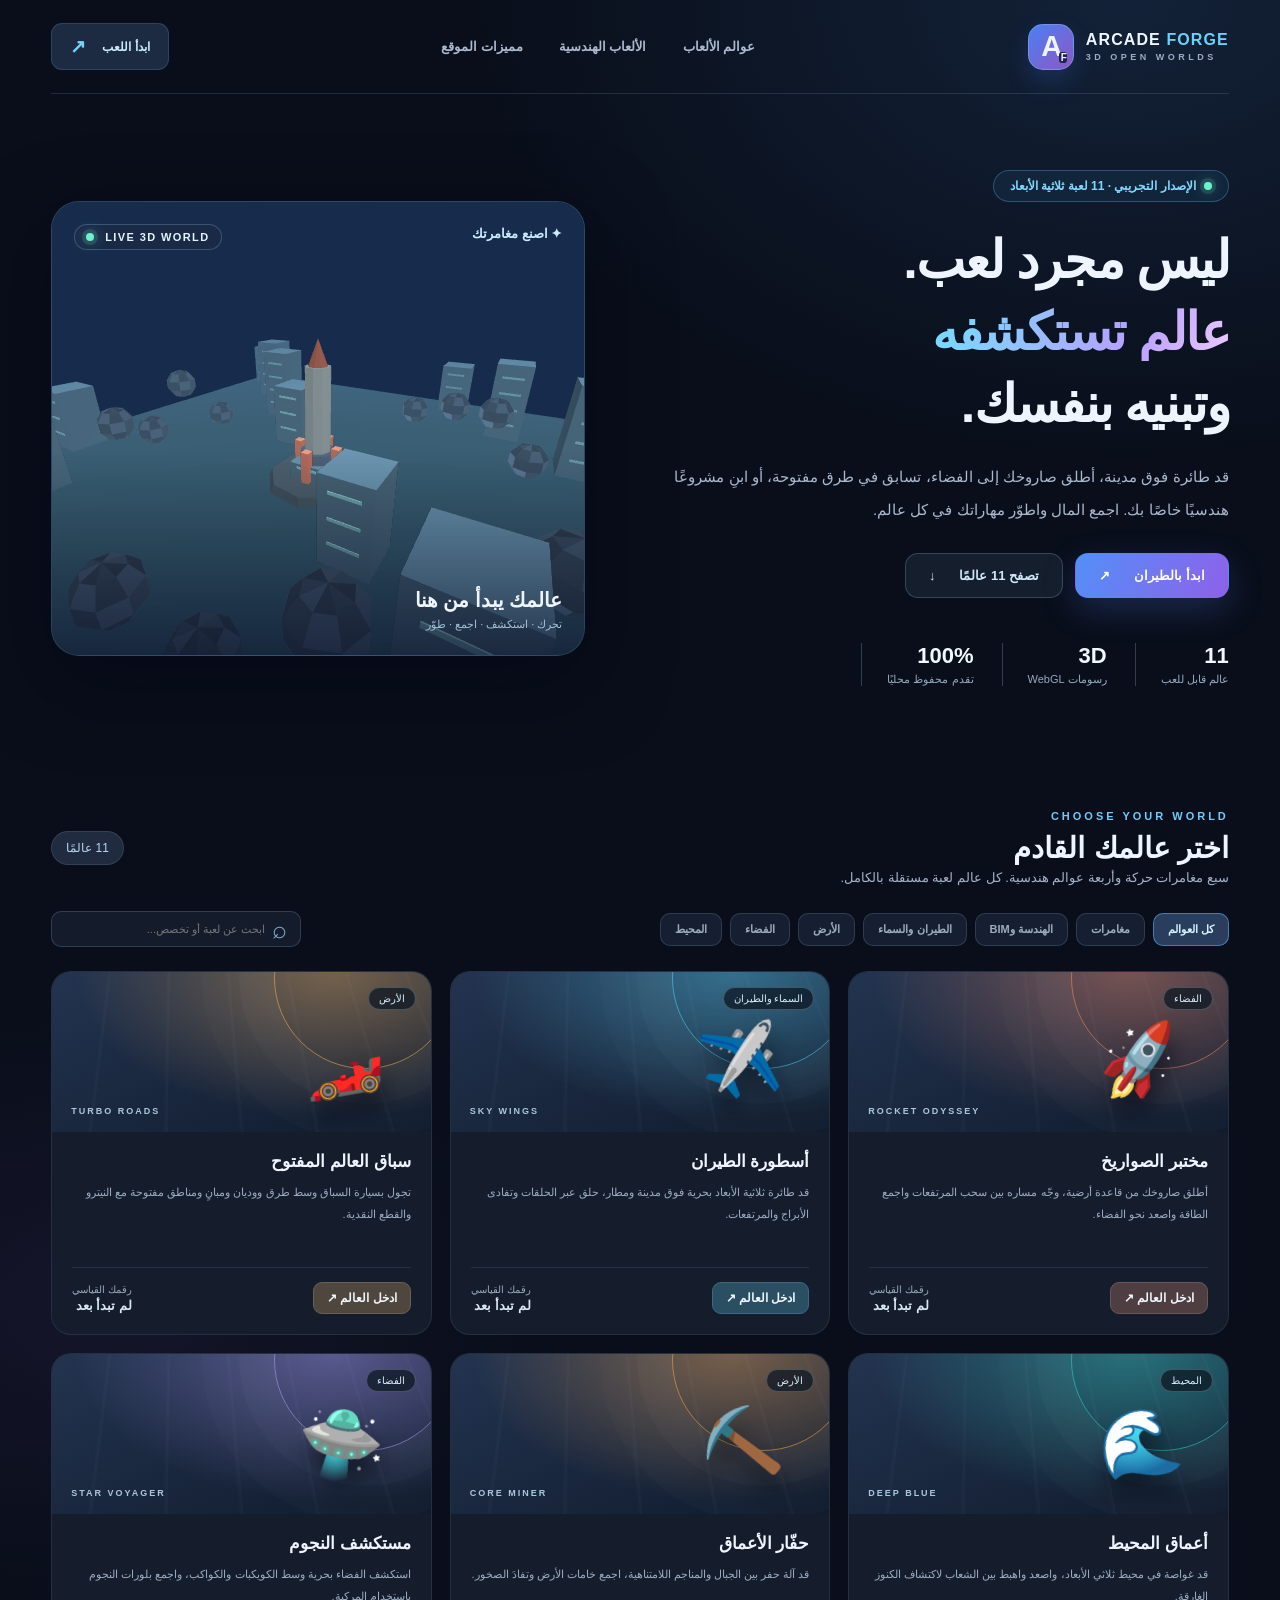
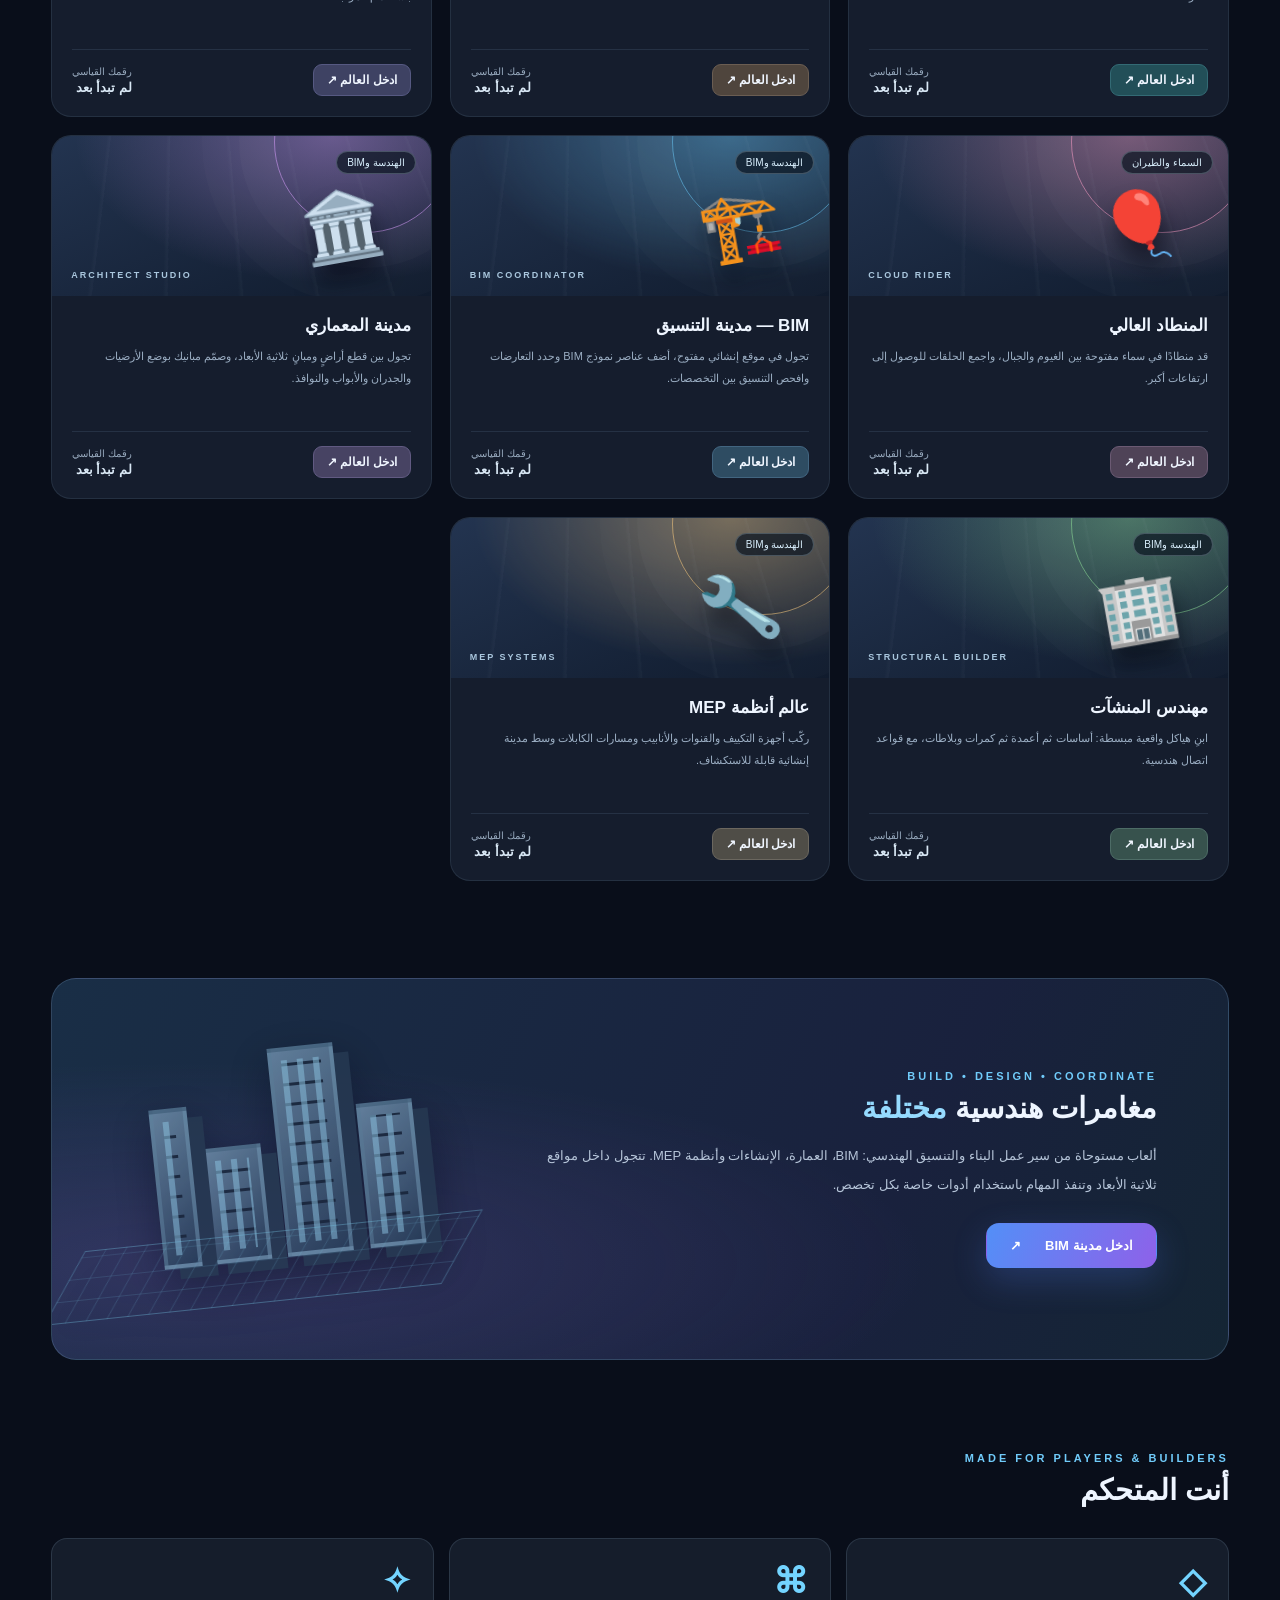
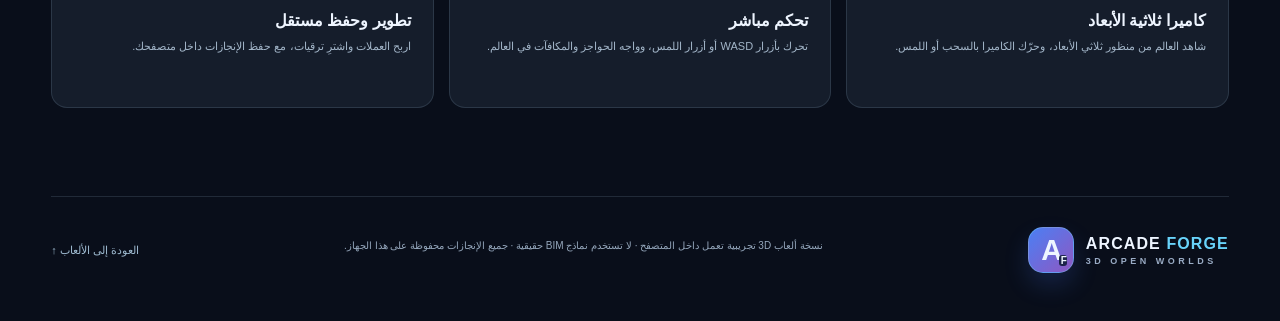
==== arcade-forge-3d/index.html @ e8e3801f "Publish Arcade Forge 3D: eleven playable browser worlds" ====
<!doctype html><html lang="ar" dir="rtl"><head><meta charset="utf-8"><meta name="viewport" content="width=device-width,initial-scale=1"><meta name="theme-color" content="#080d1b"><title>Arcade Forge 3D | مدينة الألعاب</title><style>body{background:#080d1b;color:white;font-family:system-ui;display:grid;place-items:center;min-height:100vh}main{text-align:center}a{color:#9ceaff}</style></head><body><main id="loading"><h1>ARCADE FORGE 3D</h1><p>جاري تجهيز عالمك ثلاثي الأبعاد…</p></main><script>
(async()=>{
const home='H4sIAAAAAAAC/8V92ZIbV3bgO78iu2gaQDGByhVIoIjSlMiixDElyiyyZQWD0Z1rASIKgBJALQQroqmFojk9bneMJzwxdoRjrHBzMdVsam3143xF1at+YPwJc86592beXAAWNR0xrWYh8+737OfcJS/8LBj508NxqPSmu4ONC/hXGbjDne6KG68oQT/ursTTwQrkhG6wcWE3nLqK33PjSTjtrty8cbnurPDUobsbdlf2+uH+eBRPVxR/NJyGQyi13w+mvW4Q7vX9sE4van/Yn/bdQX3iu4Owq6uiVj3qT7v+aC+Ms61Oe+FuWPdHg1EsNXxWc7RA97JFg3Dix/3xtD8aSkU3Y98NQuXyKN4JFfNSRzn+4vjL4xfK8Q/H3xy/xJ/HJ5+efHbyX44fK8f/fvLp8WP4+0jBVCj5BPOhNBSBV/iHr0+Uk4eU//j46+NnJ59AQ49P7ovEJycPION/UQsnn8PLi+OvocE3r7yjwFh6/WnoT2dxqGxP4xl7emfrvQZMZdqfDsKN3HiVe8sGDD/3YQQPj7/E1wtrrIkLk+kh/[base64]/VJ/25/uNPxRnEQxnVIOUIyV71RcDjfdeOd/rCjre/2h/Ve2N/pTTu6pp1bx+HUI3e3Pzjs7LlxlQ2wxjrnKQih2hG147n+nZ14NBsGPM/bgZzZdDoaArWPZ9M5za8/7MEUpjxn7s/iCbQ2HvWBTuMjd44t1oPQH8UuUnBnOBqGvMtsVdWd1/dD705/Wp+643oPBj7AwTMm6UxjANfYjQEDvEInGvmzSX2vP+l7g1B1c+80xmzafDSbDvrDsGOMD5TJaNAPlLOOGQaAXZ5TH0URCIKONT4QvQT9iQt1AzG14WhadweD0X4YrI/Grt+fHnYaln10q9cPgnB4ew4VxgP3kGb6s/4uSgEXBt3T1Z6h9kx1zFFUn47GHe0o3CVA1om4oVK86w6OOp1JOACGAojJiDhrN90wDGz76EwDyCmU82I3QAG0g78ApGo4GPTHk1BpaxrMtmniX3eqOM45RTunnjUMS2+2moYqAVZpmedq6qKGbBubMFuioXPwDA1ZTdNoema2IUeDhjh3HjUmIBzqkx40BFM/YBKzozdxYOucXN3ZdLQ+doMA6VpT/IG7O67qzvhAtfb21Sbgo8bbQbE9l2i7DXnrAubRIDxYd4FuhnUouzvpIMeG8fqOO+6Y0Nr6h7PJtB8d1rkc7cCAQYZ74XQ/[base64]/JSYsNMEKGLmJjA461vxEsB7g5F/h00OuEbRoWWlXGDn5qo3ANbr+z2ic6Qo4OP92B2LLoDHmRQ723QCM3JF+gR4fVDWfQu6TyC7pGOzgRjkbbdd0FD2uiRdaJZDdy9Lq8QMCLUSouVNub7X9jOgh6bY6z4jNBghNa24nR6aN2ojAg0Vxhv8XUy4pQVeFB01kG3r/tQtDkVfMJTlrCrQqyOVo6DIk7ZeJAvPMsQEfS/[base64]/EsesuGGpmIJKQSS5+noOYiSkJCxvjAWnuy7IjAxLoWySSc1oGCiehAVAlCrEFRfrRjOhIZd05uT0epY0K4rdDpO947gPjR/[base64]/umRF2G7bizJwScACftTMHcyLhijiPgKfqMOcIFkfWbZd4BYjJ6/yLoffj/1BiF6G1QY3o4n+imu1W4YKctWwTF9p2pCm6/[base64]/la4B6daUx4bEJgjKILmuIgX/PQleyGUGe8DjnwQOivwtRy8z9xHMrMB9HTnb5/R+qJsWHil/he5Eqe7BKiyjtdBcosyN/sqNrF6Ss9Q22EQygUQhegNjx3OKTked4WR12iGg0TbHE0y2sFqsp2Zpd0Np7nbA2Bz6Zn+U6uATA6d9zdcAKQnw2n8yV8ih6qbuVMT0MDP6vMdbLdVqutWW3RuecETuiVeM05m/iowSwHz/2zEI1TJBqrxHhkfdbH/cFgUvRZnTJzE4rOS6ZtNG1Ha7ayAtLWI1NPVG4E/[base64]/R6bWY+G5uh2G4x1Vj+ezgVtNYlBX2kKnyJED3Zuy6Kw/KkGb2nZwWci7zCzmlpw/2zm/hkmBiXAcNZ0zwhq6aQ6XgigDV/b+mT0SW5PrkuHepRGlhklulrqWZD/bhRpTcVqZV9JzaUIH4fxZIx0uxdWTeSqmhKPpkAAfwPKEbqpKbTsCv6kVUvXZBxbmt8pjOsC6Z8KGXaRkvIxF0Ew6I8IV4GemRFZJ7GFdlLdsfMxc/zPpIBMRP/TbJUltgwp0eIzDXdHH/aXhtCbzYKIZKNAmNMgbIpKMV89iEdjPpaqxuOszFA6q+laU9ccT8YTQ0q1TkG9WmIt64uFQoHNFXki5SzvpPivUkd88j4k7IziwwVuDEWj2FzpUYzOyEgxLQCX0vS8EkHoBUEztC2rzHPJrVEIfYCIowShWNthhPFgGu/+KB4E8zI6ZKtPTeF2UUQ5HW7iBrVPGR3Ima+GZP+5fisI+Xho1TfRZNi4ofE/p9EkmNrRpbaUnimbnVK8GOm3XXSP5LrjuVSWbLZ0kSPwjbwCzkQZM9FwUpLULlufEPYskYSk5exm2zEBuSKMQ/mnWVp8tcmZCzPhUmdmSIqbM7KlFYRIi5rgKkokeiqpZJgYHvGMpmnXfqJgMzAGb+pmaOu1bNjaXB62TjEppsc1+OtOgsIXfBK8xRg3EgQi4txuuW0vyDFfpmRhcU8wohO2IutVXlwacDDL1uLyC21gvE0P51IrYt1WhDUSdhIekOb5PpgWRT/wVcbcT6JDMyOaUDZJDmbznNqyU2Mqu77hNN2WnQ/ZkNriXNom979pZJeiTNJyP80g0o1zSgsJoGXamutbTsZ+sLUyK4cHufW2EVpN+tXNQGnhdgfdMmzTqpXBeiPo73WifjyZ1v1ef1BmSKfCN7d6cVTuwzPHJAmoBm4UlpZc5Jd7tm8FTtnaCUFbZyt/BoWsAN79Olo8JeNODWoym4QlYuAejhK93SS1LRlQpXYAWyAymHkMuNGdlgaA3a17s/4yhUZbE9ho7OYr9h1YbFmwGTi+2wa71QEx5Ca0aaW02TLarmeTc5lYTTQ+ZqWA7GjbRjK41zBz27kI9UJDt82G2g6DIPLaqK5gclmTnK/11dTFrWg5axm1HhnFFO926IVgLuGnncyr4elzZtrYKZZ1tp6RFDF4kZa0bmho7QQpzWamuMmLMz9HtKmnSGxqmfIWL09u+nrGSeIkyPxV9HMZUBeTipkax2bagCXTcI6EJ3fC/WqdtqvUToe3EogjfEHgeIERaabNzR99OeLar9NOiXBlpZrNo0YEPczicPJacQEMB7BoACFbtKGAz9P3B2ExHpXZylR04L3MtsGWrDGM4i4avSl1yjYxifCqGVg8xE1LWeTDkAaVBpk1ENNoLulxgGN2SuP5UqNPmLQGCE8nsTSP+LaU/8fIYanRmAUlrSjK8OIxcYvInm+OycxBsgTaltsEp0PSLkTr2X0a7aQZd9HaXei5gVa2EenM2qryFrhaCsBgNJsqq2tnGgiPebpeFez1lulqtjfZ4R4b282XrXyaRdJXhUuOaFRijUDwerK6L/bNnWqdJ4MN4MpXbHbjglzXdMdo0a9rBLWFewJROTluYLZTPxcUDbZf53thf3rI1NaaZssD/ZvfwGR6y6LEi6zz0o1p6UCzG7YcmFfU4ngo2elYili5uLSCxFZWFm4RPMVCihhU4DmBlenFy8uOgg9ChLo7CkK065Jdt3zbx2RKYSHcdnoaPDkSmFEV68aC3UFyrN22mrbTDFOrDrx/Mx8rePWeMzNoNVvgqGd4oz4an3JrDPOJaEWddllwbdxKdanZKkr2BVudjJbTNlvZrU5goGhWy7PEPNG1kmW/3k5l/44buzthfeDOhn5vfqo+W5bnR2arlTTfzrvExW2rjJUBAX4LWNkITbvp1F7htGYXW0izJac4aAmkKLxYzENWmdoyEVoYp8NFTtu0rVA9a+lNveXVjs4uCg399P0GYrE/Bm1W3wNCQU5c0kPJXoFlMzmrNXXTMCw3Ywnp2dio0rRwPwKV9Myi/8YFsNYGAew3taVNObS1gZcE74MghvrZW7iPgSJQ3EbVki0N2rIQDwmJ0ywq2rQUULa9AjyrSR28wXCgNvwREPdEBZdtMsHVWQxUqMASsx1cbaWXAZAVfyQxWu/[base64]/PJIFcUoBGPllvjVlk/+flUnL1cMSe7LcFfTafjtoC1A2U0c47Z/bviw0rcnGFZaI3f4gg8wi3jLyxHRabddqFT2xtLkyvMnQl+yRMkSAToZxR5njamebdui4PssMh2G8c5jN9n0varJsbzSaZHZqnPVaeE4gL0VQlC1Q/[base64]/6bKqHoFCy+QGC3M3vRWCiaSxH3QMh+KYDnuwO/ihJRqROjAaCYK1aXjyG92nFPKyk8rJQz0A15/5khDsO9wtXNOAhoDRg23yvv6V7TKo0Y8ZHwQyBlPokWRlHk6ktdXoOt0TUtrx2CywsOrx9ZtWS5Gxz7FMp6UwYB75heQerEs+UnXnhHrtNsYwzAC5pe00+xUNQpVsv0W60wkXGRhduRyjaCmG2wYnFPGG9rEgL+AwKKHK9rG20zCFtlIQ2/bbth5miLh9KoFw7GKblnxXbG0Yv0yNSClrSPww78nO61CjtRmkWjo7BafdSYjkaDMl9vSQRzwfGp/A5ZallQsQwpzbBN5rfmIdX2AGth05MW7oOomQ3VGMVplQfV5EBTZjQNdto+DHJHkBwzaoVWNthl2jAcP9nFjMsckYOtYbRliahiW3lym5C41KJ9X/K9Aa9hVBKQw2FQrnKywxIipMTxLoaL1mcTdFgIMjwAVECPi2EIve3njj4aodV23QVRBgOjDMKOoANKZWfpxOkhJ100tksEmYR3J793rslNd5RrOth5jr8AHh0mUrI3Ldhtx28GCWaB4k4birBK4yFSQ8W4Bq9WGB9/Z8JKhE7sdAnWLolCn8u5b5buIL1K26TbrCdQ/AuP/JzG6tFpOTrDHG3TstphIIvzjG6S1hBzW+uiyGgX+NR45QHZdGuGVnKA0dL4VkVPd5qBZG0s2JBoTVRehl5Ko6DF/T2p0keHwsJ1ALVNphHBuLEzGhUEixu1Ayd3bsLWLT/0RK1JD+wEMWJ9MRa02tEZHlZXGzuzfhAuQGorOcelCbmjycGUFo27ubcv7dzMrUBpeLdOmG4EYoJMXswGW9+0jXLON2h/UbKcbPNVcUYUiffJhFGZBVcHPXGutngzaWYPiMMWXxn7W1qgu64rlh8ao3E45MCi53lpfxhXJj3I7hz5M5w9IT8+bbKwUpY680s2bToGBp8y7WRODdFxFu7AWSzQw6a9MeZzzi5Dy/tBLVo/ziysHzVmY7SqMPQAAiO7OUG4w9JWOLYtitc5taErhxCyzrNevihktA03sO3SY9iZk4imZlmSujFBJBVdZj5cthKKV/xUk3t/atnzM45lN/Xc+ZmWFZi4ZCoABX5n/[base64]/1a1MyZlgTXQEaig9GGsWD79nj4XZmla8qcZPjhlkhF7Qdj2zTFwkHRcXDdgZ5bTAoj2nvhaYYTMffpNruvO8mD/[base64]/pyiupVnEJMi3NIr+CAOQdpIJQFhAl3rwk5mzxVSxU30SOdnYJW1tIj/wOJdy/6+ztq3b5DUoZgt4Yz0uvA5CuNJGZT4xJ1xdeWZK5j0Q3SsqVLDC2S4sV7YOF3GY2Ewr+KdwvTapw3tI0kmR2PEwSACk3oUfBIvdWUjx7ssnIpOc2oZrZzMLyqnzxoJ0/WpSNdwk1nj/rk9lGVjw8lj3pkoN64RIBWdC3pBIJ+sXqcvNV1wLoucPVbDagk/bxVFfx4LR8qLnsAIu8C9bI3VHGqaTk6EI2XAYen3TlX500Z7LKYlinOs2R07TJhuDCgX+xQ5epXVPySMrEK6kVEK9MqA2nPdZd1ajlxNorWQEIv4TaLTtPiRL8CkfIpNmkxnN6h0NmRMlkeHQDXAi8/RjmkothysZlcTFGLLhoXBTZmQUSObKAIFTp9tDaohA3A1VxrSNjjuolvJJblMicIJcC2SIsV1yf2dtX6rRkUsvGp2UudfKeQ7lelxaVUXeobHmsRJlLoMETUqrF1uXYdp5yXEk7w7leL9kn3dQzG57bHDMttgafbkyW79lp5zKzS/0ML6V7exeqYbAaKcyxYKtuahalW3PTbCe3ZuFkr1Bgury4/[base64]/uayuMmukDopf4vQekKx+cA5qZJacYv1qzdN29mdzoae2zRtJJumfa2W1QgC4K3U517EnllSLpooCzhzETUxe3IBYu0SpltggsRhFMYTsHaDmR8GoBL4Bnt8rc1X1VV+ZBMe2BUe+Yvx0RRKt9LKiwPZ+9fX3SGYCCUZMBg8HLWVWpIKmU4KXR2vgEac9kIFddUALN/JFOPto0jZC3t4wE5hUG3QgSo6CQnSGAsri+F95sIa+5LBhTX2DQoy8MBpnEy6K3it+8rGmQsgf0VS6o/zr1aA6S5nYRLkuEoPoNldoXBUAz8IsCKKkRpeUdy479ZpN2t3hb7p8O3J/eMvj5+yr0K8PP7dySP8pgMk5L7WAK2jBMo0Rz72ysYm5Wxchjnhr/hhf72NzesXNy9tKRfC3Y3L166/tXVhDZ4urHlQAsXXhnlJufbe1rvK+9euX720DbUpNWnM3biABjbvFx6lebJTEpOVjeMf2CcqTj7jn7cQ37Og+klxyVeAOpmCuY9aHD/N1hRHEFc2Tj6D/x4dfwWVnin8gxUPTz4+/oEqrMEAsZpAJQ+vrBQGDF1CT1+wFnAMTxQGsR8f/KM89zWGbSCHXbePUGX+W9pBPAKASKSSxBNyGOPXH+dSk7uFVwTEGQD/7fhbGN5j/CoHvj47fn78Emb95OSR8r+/BztcYWNGwkm+LCKoKPm2iJhHT9+ASQJhKSefYUP01RGs3rjgxZxQxMc/FOiLf3rk5P7J56IJKAcYfoafIDl5dPK5Qg/3AVOfNABE+saF8Qbg4IVy/D10/Dvo4qkC1QEv2OULqPLg+Onxr/GDI99DLx8rMD2YHDT5+5NPlON/g7S/Zai4f/wdfuMEy+JAAE3Yxn38bsr3UOFj6cMkvMWThwoVe3Dy99jZN9TsD+wjJgk9sY+w/B4Kfssen8DIsd5zqPIDpyP8S99agUE+PPktAB86+xwHisQGA6VxnHwCpQS4YPbjIvr5vckrEiVKF/euFKTEGyjuuiCehqFMmk8Ind8D5mAAJw/KCTTpIbnEt0jsz5iYQbrJfORFNPjfMhQPsylOKQ1GrQjRwkymDV1HYUqPXKIktAQkgZj5VBE8lpcumYbMS4WGXgLuHiJigNffD723ri5tAO2XQhPPkC5xLJ8df4kkefxH9vgpI4qCvKPZl8OAxdpg/uw2WqUfsIyL9JoV7sRpX/OhL+FRJPMfYJ7fKSkHZgQjCgbWX2ZA0qWxOZGS3FGeipSrV36+hV/8IRG/YHJ8bUbJX6W6svHjP/9OIcZ5AJwCM/oTDPAzGDJwxOu0xSyTFVRJCRECSz3i1A5vDxjDPpaUE0DnS2DoT1DqpR9FOrnP3xn34jPn2BSdEh7XuNAGIS7EN6KOs0cCUZaVlebZcB3Ly4I7e9PpysbFt69d295SPrh287qAN5fCBrL272FG0qeWPmGiB/kEiBREqYGiFOb5JAtroiKCBErWh0A/L4mCgJxS1Surz0ZWTqX6AppDKH4MCU+5iIFGoZeTT5kwW0uniFDCTTDDixjDSiAlxbVWNnIyJctHEiSTG0RXSpLZJZ9IGywCIoQmpCr4za3Anbp8I0t3xUUrjM0OOSWZP5AN1S5rJd9EgNuJwKBAe0IG8mu0UTBmBPgJQ29eeec12prcOeQGUSrt+Ue/mAz5X6/R2AAtTW5eoWR5nXFgRIfPhmvi16kdurwuCthHx9+ndRk5kGxMGSeJZwuV8uOv/7ugH4pwMwKkcisKflEufUOnwx/tjgfhFFJHUbSi0Mpwb4T2PxrXQNtfHv878scDyVoic+EZsOG3x982Go0Si5xVYyZHQRJTQZm6cYToX0xy3IGB5pV8QbqeCtQzRcgSw5ASN1BDKGTYPEetIBnGz8ioQjtIGh89fknAftRYLudkQk06LUTtTyPb3rx55eol5cdf/atyaWv7ylvv0uPFa9euX7ry7uaNLUnS5USXLJm41QF5IAuJzp4mQoOLP+lzeExaobX3mIQXIJOaQRmKMkvJfBmP88wzeEWj7+OcV9HBb+Wh0cjkxmdk2j0VCf8Gxb4h45OGDEIWEv4IpZ7Sd/QQEWCHg56BTtE2/z0aNp9Rlx+jDblEyaPtTAbzH4TL8jlCh+QvThBA8YIlfAF64CET92StkpBmwk5QLUnp1zEsvf4umZUv+JCFQU5fDiz3evLSO1kn4gzDSLi7Mo1nYVag89uIFE9fKWtH5BpLc82luVZZrnSr0cqp1H/iUv6ZDYB30NsGT1t57+rmB1vXt5W/VIhv4FE2BZC4hAOLVg7gmOv/BSZo6gJf4FcLZcch3wEERts/Jr5bz9zgGp5Uy3KPEQojB+J3Jz9HOfSYsSKzIchE+4y44iFy4KKPWgJHEcu+PPmtsHAyA2COzddQ4olw4NBDQGbnNkgyw9NM9df/Q5qqgCXSOXLXN2gU8lkJYxIyvjj+imTTS+X9ze1LfBRpYjogmgux5HP0e0nsstfjrxRhetD07h//K8qNRHFkXMTXm9E/P87OCK1blHn0Pc77zIXhVlwyucdkEn6ZCDfCzTPmz36DVif4x/TzMTQFOTgx8n1Zi4kIfA6ZPLqSSjnhQpK/n5lOjscurLE4CV9rF9OjtyxnsYjY/6+wFo16vIGKAsTqU1nhQk054IKZz4SyERBJ+JY51uCBcP0tpDkS4APSMH84fk6CFoD3MeokahFdlufEED+UQT51VpmFj+ER4Mc/YBdY+jmFJb4SqqAQ3OJm8QusnQZXpDn++OC3TNDzNXdh9dNnbjeq0WxI6KzW5iuzSYirI31/urJ+BjAzmfLobFe5dWbeDzqVeASSb1pR6RuxnQrT7ECLPHj1LZEgQvP3FRWvbRl2KtevXfyrrRvKtUsfbG9vfVBREeWdyn/8y//8FTQDhl6nkpjoFRWl+rhTIeO0ovJvwFbORn5ba3oVFb/O26mUh5aYyEL36gcGDbKIEQVMRj0HCfU54yasRIGtR2RjMOHE0Iy+7n2CHOenNGqEthm0/[base64]/6QHn/yrtvbQsy+/GfH/6fP/5mCaHdOZTIzPYCO3IFmeWjnEtDO08IM4/KgqEKxbW+J6n9a4XiUR8r5KS8FEqGweQZMx7vU4Tgb9MuUE89TxSQTKIprUFzTFGnjeVhVEZpyewkSiNakojnJWMUJJ+vWRwiS3LH/07a95kY8HNkCmyR0ewDGAHqooeCxt5XCBRsoj8ASLZR4OHwv4cXoDOFCOcH4rf7jcKUnpNfR4T+JeP7RCU3OPVlKC+hJ3DeUmr6mij846zZw1U8jzonZHXj5vU3rynXr21e2k7l12/+billoWsuSzDPs+xUgiXexRNycR6nRC3GBQMAck9C4WiXvMCSFC5gBg+A9r/SC7lE3+ci5koa7k5QIIjoY2g2yfuYGn6a0lL2i+R8BJzYX5TTUTKJcjo6heBCjGLP3IoE0fS9CMcvoyS2cvBS0NF9InbQ32vw8BxXBwRJJWIQCzIRlbSXkshk5skChxxH4VvySEdCFZe2tt5T3rx6cyuliV8/WiJqQleiB9MJXD/Iipo/[base64]/NNvXktIBG5gN7NE8a8seouW+8sMXp8zFZ06Jg+YtSLWOTEk84yMgc+5EZRaM7+nXElm46qEpHz+jptzYFiB/JfoQSIgucfnJEJeIMrLKCKB3AItQ5MTKOZWVoJxpAQmH5gqeijXkQQBW/xh6H/GdOYy7hcQRavipawlcGv9pNcfy0ZuuhjBBBFJ789Ss+PG5nXl59c+2HwrRf1//Ms//[base64]/JZL5lpkswsuUbDgipS8IsRlp8alcSljGSUQItNICIhHzWmRN0DYQ5u6gGoHXB6kO+4q5QYi7hxTSZRtuyEL5kpQLmc9PaZWNu6tPlxinRAu/p4TvUoVCbIjGynPKx+hBVqHkOpCIp7+bEA5GC3781T/I3kI2rJ2QD5ZM4u/XJBL6zT9KKkYK9id0lElL6KkZ+m7kFAxSbnmwfTZKEij/HUsVFEXbO75D4fQDKYFvMWD1gCLkIgZC5V4IZnhGRPKSOJ4LKNwM9a2SD+JLhMqD4Fk/JwmeKGlkPQcwTlEPyMp9mqUrvj6AI5RlDqmARBuxtdecv/MZuazcdHlBcYB8x0iNOMEfuNRGX0jSURh8JM3MYQ1Q/GuFXp8Q8j8VlbAb1NdbvDguJwAJ/QF3sWTAVgAqJKAZ/UKY9hwhKe3hilp/GvqZEI5MeThPtloiia7N6xffvnJj6+INZfvGzUtXrknE908/ifgC3zUkdZd6Q4R94Z58QdzzHXdyEo9niR/OpNi3MO/fJmFh2saEgWDI+U7INhEbStUl2jDZ5dgvqAqZzg85PBnd/iElx2fU2SPeGZT429xOmIxCFbRJXPMtmjxltJlDwSuJ9CWM4ZFgNL48hunS+hLTqVxnElUKCuLDF0SaJ8hcG+niG9GmBFA+o4byCtAx0fmMIhoEcpwmaa+PeRQWXmRjLJ75TCsm9JoAKtG636DvL1lj129eBJd986pYjZHo9V9fn1jbVmi1A8k24xvQPid3/BNhgoO8ZHYZUt3XKHo6zLp8TP9oaxCt+iFyX7B40mcY+kpWTh9yY+d7OWZPeu8xi7hh8rfM6Jf3f0jU+A2094jlP2JRNUmCn478sjVeSX5sWVSQX7KwmpWS5PpRVDJLgOkmviQAycgSNfAjWhSGcX2WAlL58cHfs+VgsOXohQPwKcsRAHzaUDJByb/mJJtQcEK0pLxSgtsNU8M/DQtllocTQoNnZfuD7Rtb70hhoX94/PoUFkWB5pgJhQFowV3C9TKK/n+VqhpE7iM0unkYh/FVKsO+oAk9YaB7mDHNxdIcB9Ez4T/I8l/CPBIyF2T4mIgyEQyQiQ7H+4it7wkwceSSRDwd2THAvpraMvaeID7MKVOMBXHHh0p6XFCcAPfm2zdpcRCaBRmENg4xaApkvsPgobz/IAvxPJBpJ8FzaOC3bHeHvKaUo77byYpLOMVvh3T7QXeDVl8aUX8YVHfgrQFpXcio3btHObc0qZYbK11lfkZRwL7s3LrF3NYvc5YAAGTiu0OY+y2K9TO/XclArD+ZzEJW4ksxVjk/DiejwR4vIUyO1O0RSK6443E8wnK3VRhVYnng2FI+lZZpoEoEXlXMGua6ARL3wdliaU+Yy1AJRCkKb4BWocr7AKbRPu8uURwEimTFAfsYjfDkBWuRSxJIZgdEWatcpECqF7q7vG8xYgThwPV4PyAvqAdm7eL6oWBShEBvxiq/QIdZEbSDM4DBsawvyHl4SPMa98cMrIJzFZmYoMA0dg+h4zNH62fOrK0pN/rDQ2UURXRNMW2aVZiA6Si4W0ORPuWqmJdUhXb1qkoQjqc9ZRoC2eCBwWi00+BU9POt6ze6v3Sn07jvzaahshf6puK+N5qs59PeHcWFtIujwTqwOl0RtetOLWX28/eSBCoyu+juru+58SEe/KCUPawkUuhUjLJ3ebSzvjfqBwquL1dr853BL97jR5a70OQqVLSqOCpVb9TWWSWPDuB0tUZTO681LG0Vz7kHo2l1CJ27g/7dsIpjrqnpO/ZfbVi22mhrasNwarWaqkGDOKQuTmaVNbqOA+oOALLTHnVbx2nU1o9+KZjv8vXNt7q/HMeh38dTOAoet5ntjtl8chCAti7iHSBJMhs/pm/TBxCK6VvD4PWBxpKjLrseoYr59aST2lqVNyylweQJoADuy7HLRtklWOOnI7FPNRm9GtWobAqDeMfrAg91N+b9qLoZA6E2+hP6rUJyrRaHwI1D/[base64]/drevs0brdNVYhZxWLFApCg5oADCSsH6XTANV2Z3NaDQ9DFdgNtLw6G3dv0bxviznc7SLcq0AAUjkQSwcsndBcnY3Vu5B22GWvd9WDhBWKsD5A0jnEP3fxj6YeIDUc4p+7+AcTDEwwMMHAhHoVK63CAJBasTw96/hssGfjdg2KHUrFDqVih9lid6Vid6Vid+ViiHIJWLuzAVEzh8uoW5gZsOg6yMkq0qcPQPcvWOv++fM1kRYjIiAthrT56Ja/ap2PETki/[base64]/2xnUpj084buFl09VK8yQwDgxHYsiZ/1LHhhMNyalW6IaGHD/4eS3bOMqj5WLU47poR62s5cFGT8j8+4F8/Vr6wQeAMXOgIMF75UM424VHSl1Evs1LogmUKThx6E7DbepCJVAldVgVbZHsxiE+IQqYTJuHO8PROmJmDFChqW958ZgSk8xU4X0i9feee/K1a1fbN/YvHFzu5aBjFztyjAaXR3tQIsJ802OSLON0zG+F492oPUqjQSsJdfv8YGMVTZebBONrq2/+cX225uXtq6r+FZbXgHNjXe23r0hquA7q4K354lOx/JceWI62TFO9uqVd/9qyUx5JTHVMetjNgmlLgh14+6YPbhdvFymw6pvknl4deTTQWDosYLGU4VMsMVFwEiDImAcLC4CFkgFNA31OOvO98a86E1mOcllwVzE1tzdJUXAmIMyYAUvKSPsHijIrt5aWpTsKSgKYmF5QTDAkpl4syilHMbPVQ5fN467t26zZxCYqDUcFTQRoiMc4sWZiLFLW+/dePsXN7a2bxCeyMq/DAIV865u/fXNzasoYkFADUBnVekiutqciU8w3nhCKpc4U2JT4stsVVTOkixr0Ln8TAo7JM9YD/shqKHN4Kt6mlolTrt67fov3rx5+fIW/Fy5cS+ZQpqWnT8Ofi+MQZwB/Iaqz+Uq5DbGs0kPexmr8GeIf3w2WSAed7gDAAJtovqqNOuhrFNR43qqC9iFBx8eakiDMlyoK967i72PsmleSZrP03AgH83cgA8iEMOgsqUjXM9npbWwMW90UD1QD9W76r7aEznqobvf1YooVXv73f01Q+0F3QB/et0e/MDsyFryR5MqVISZ91nCBGxYTGDCDGy44EANDtXgLpqWB+eDg1V/dD64uzrpq4fnIeNuHZImfUzyR7c5/Wx2x9Nqvbev1ns9+BfU1DcxRU64yBPE+yVRRSRsyW1gwmWpCXx/K20BX9+WGoB3BkIC+6Z6Sb2ovqmyKwh9tdGya3L+lnpZfUt9GygqU2kLki6llZxMnTehxbegXpLdtjL5l6DyW1BG5OsNPdvpJgzoMvSRNGBjPmKX9j0m+A3UBayqut1bB3XELCFhDYw3D1LOZ1J8X0o6T0ngj6T1KEkalQvZUAlJkQ/mECR9P3gNcnslZalIVdxXOTjvIj15RE4waBdJyUNKgukhPnGcOJUaTA7e09dQvNJblBSm13Ho3oFZAoX21LvZ+XlqqEYSKdSKzIa1oVyKeatQyGOFwoRmkpyQ5UQy5o1C/YiVcqVOBPr9wwEe64k5yKejseqNpgB4BvZJuING3KTbFtZxRn4L+7YP9m3/gii83kczGNPdbn/VWCV8vHdlTeQDcKv983qtJItztKsjIcFAVhPkgrg8rKMsuZumI47dGlBisbi3oLgHxV0Di8NUs62fZ8WT9KT1YnFvQXFoXUa/DiOD6tChxLnnAUNyxwVsMUrCxnGoWF9CbmnpOi8NvUGfSVdNJLcjxPJk3AOXgeM4Frjt6qBgu80SvSzw+iHg9cML0/UPU4TWBcqM8/xp9cO1KaC0JKP6IWB5bZonk5Q+Zln6UPeKhKGOu9WeOmDsG6eA69XS5wGiI07R0KsBYkrKYt4gg6IxMOAMOBh+9vDHEz+QKHEk4MxJm4Axn/9w1aoRdElDhmCfMuAegKADXBgCyoJtXBIQhCR44oVuw4QTHxwtghq66dSP602qe+C41jYabeMNFsW43eEevDqTzYk9qAQ193NpNaFUJ1006NUpgNANgCrh31idUSAl7G6Eq5PVGKunCVNKGOsg5YBA1boO/4d3g7/zVzN5xTcrLQyvH7G6nqj7kcHf+auZvOKblRbWZaU11qFTqAvNZSwVlmnAEKAlzC9mmjAiaBjzi5kWzA3bhPzSTBO7HZf0iXUM6jOpiejHBbYcb7kH/Um3crcirD/dyDHBMCskBccYa8NEOsppqMQIgdhuF1t+A9ghIfBpbRVU5PmEQun9LtDLQTE1W+s2dyNBoYEM/Ah/[base64]/fGG6apCSB65NQVQ1nCi6EWPdD93PuDt83r1zc/4A6RKtxEVo7KXHKnbqEcy0IH/9IH726+c+XiLy5d33w/bxqYKbkPRn73mvchoK+x5w5m4YQPqXarL/mYPyenhvnjbOBQj8ayJ+W8x+45xTzVxDFcvnpt8wbHkdlU+6tgDR2hfwrkSs1McAI3rl/ZfPetq1vbIFXZ+Pk6wFo7CbDk0hmjh3h5XFUQeTCOu0kkPgj3+n74Xv8gHFxHt/vePZBmjaaNgjmJ3JsGj93T2mNVplJ/gDfHvY/UuwoNgwDupfWMV9V7m2icVcRITIEjftbt7t+7V2QLSO9lQoaseHd/vVi220NrQsQme+6k1wWxB0YjWOY8ZjZMje8DgH2roZ+/u2rqeqN1frra1hvAypbZsp2GbdlmEkiuS3MbpmF9Wk3qgi5j5nsCDTdd//CIB8/wCn9B69jByJ+hMYmhkK1BiI9vHl4Jqv0AgzNxMOn+RbVCDxhgoXsfMIU9VZjW5FdPVHA1WFodYFc3V3cAYvEhp4JJ9z9vX3u3QWs7SIjuYHs6om/RQP9XpuFuFTfC4Sc2IrxzrW4G9T29XjmPC+w1kH7zo3R1CYXuZPpGlf02piOM4QzC7SmpmEo4rN/crtTOVxSsjhsdap2KuF0rudwJz80c+e7U7815swvKHMkTQyfgIgKlytj0oy4DCGNStDd3qzUa0T4WhLkySOGnY7pi6wACDTcPVDn8ugyC9+7tNOiajW6XZWACbVJJUmp/+Ze//Is5FMPdMEcKPtLGF/aIe1WOfpntvdEf+oMZ5FQ/AhJABCY3ylRgoOEBi0YPp10cImdkAJ18q0wF69FFGVCF3z3ws59J5deJTqCrYRi/feOdq6wttJRglr8UZ67lKzroVsAVha4B7K7U6+z6Z7b5BqfCHo+yZ5bFHdG5Y8uUDJgMd0bx4coGwYeBMbO3541K2TUxlc58cueQb3JKNmo/LB5mHAa80BdszwW7frciHwWoIJ90KpmTSUe3OA5vH8lnqDNjp9vc2cBxy9LignTEmBVkaF94309yb/YKHWJPaUYcWE/oJX+FmnSpdumdiuxSCxprcCRdbJE5tEcXWrglM2CiAarhQfj0Aiba9vn1yaMLHgwsER9HdKC85Gqw5Pz7L9Ol56MznBPBct/CfftXgQbxu8rVCt1mU1El7q2tJ+Lvo1kYH27TR/5G8eZgUK3ckq7VuQ0UDwJpy/V7Va+74TVGwE59/w4to845/3oNrDEJp5y3f0rj/e5Gv0GQwnEDD++g21rBAw19oGSP1jQk6XOUe18/k8paZs9klsGqwMHpZWkV7vWQHQWWxxklEXERrkZUdye1edwQinw95iHiCn7a0LeCxAaddncnqw1N0wxjHTV/g8XJ+JJxi/2rnDVN222i5SrMnZ2Dbt1a3zm4YMMfaYVw5y6l38X0u2gKiRZ3QE+21XpDa6o7d/FRdxoO+wN553fu1s4Zb0BHbtNs6RU8zKfbhh2x5TSsbUKZ1VbtnA3A5BGyXrd5nvKogVVsw66tNmG2GMtlPWLIgHeoqT38UznbNB3XNaTZ3Ona63cu9NbvnO/[base64]/TFXJyOYWkkIED+TKab4uLfy8TbxOG1o2WZZ5hhVA2ZDT8ahI19NwYxa16iWwWVcRziApQyG7p7bn+ArkinooYNsG8mYNORoSGLmwYp+ga/BbhbwWuAK2Ak10C4gIBn916AtAeFhfdQgZrZOPN/AY+4a13JugAA';
const game='H4sIAAAAAAAC/7y9a5Mb15Ug+F2/IkVaArIqgco3EgBRXEqkLE3LopqkWtYwGFa+UAUTBcAAqlhVYEW0nuZovd3TERPTu9MT4bAVblKyZFmSLbUc+2n3B8zX4lf/gZ2fsOec+8h7MxNVJbdj2q1i4uZ9nHvOued1z7155dlsmi6PZrmxu9wbb1/Bv8Y4nuwMLsXzS0Y2mg8uzZfjS/Amj7PtK3v5MjbS3Xi+yJeDS2/[base64]/N8GAyH8HNvf5lnvctdLw4T7CMZ70MHYZAmwy78nO3PZ2Mo6MaRQ/XjNIUpQI0484c06HI+vZ/35jtJ3HQ6Hct1HMv1ulbb8U14PYQ59xovxqP5tGHdiXene7HVuJ3vTHPjjVca1iKeLFqLfD4a9glJgFjEWC+L5/f7i3Q+HY9bSb4bH4ym895iDya9e/LMxiqZHrYWo+PRZKeXTOdZPm9ByQnygJVMs6PVXjzfGU16dn9vNGnt5qOd3WXPse3n+ghOaxjvjcZHvYN43mQAmmxwXoIYMk+onyRO7+/Mp/uTjL9LduDN/nI5nQArzPaXK5rfaLILU1jyN6t0f76A3mbTEdB7fhKvsMdWlqfTebwcTSe9yXSS8yH1pla8aj3Ik/ujZWsZz1q7APgYgWcc1FvOAV2zeA4U4A16w2m6v2gdjBajZJxbcek3waiXrab7y/Fokvfc2aGxmI5HmXE58vIMqMvftKbDIaySnj87FKNko0UMbTMxtcl02YrH4+mDPOtPZ3E6Wh712n5wcnd3lGX55N4KGszG8RHN9NnRHi6RGIDedaxd19r1rBknUWs5nfXsk3yPENki5oZG8714fNLrLfJxniLGVEJcDsI4z7MgOHmmDeyUq+/mcYarcwf/BSQ18/F4NFvkRte2Ybahh3/jpRFFzxn2c9Zl1/WdsBO6loJYo+M9Z1rrOgoC7MLriI6eg2foyA89N0w8vaPIho746jxpL0bLvLXYhY5g6odMnPScEAHrc3aN95fT/izOMuRr20jH8d6s6USzQ8s/eGCFQA+T94MybaXwdhfe9QXOh+P8sB8D30xaUHdv0cMVm8/7O/Gs50Fv/Z/uL5aj4VGLy6MeAAwCLsmXD/J80pcLCii/13Mkl7AFwJY7wJHATLPVRcZ0XAJuzkjZGy/nfawOyJiPJveB+qyv1gjgkR3uzEdZH54AMK3D2RQQgN3M8zEspoO8zzDphzAIxwY9s2ko8F8OsywaxqEnZoi03V/0nABrFzyESyCeF6R3vCDLd4DGSWc49K3LUR5EqWuSKAHpM84MtwuDXJsDw/TH+RKgbCFGkYgtlyDBucbZ9AEQFZFhuEAuA5imEw49z1Hnb0DLyUpOMk4AdpDQTG6BxMtBjFGXRByc55ymHOpzQHHv+2nBTDioRIqYuQcLnI1tJBLxyXia3meTg1VjONCzUS+wS3N12oDr/[base64]/15Y1/QNvuQcmSjKT9vQkA3baD4dxwhvN1AqXznJx5B9kT2ATlnyIPQ9dGquOQ0O/syNh1Vuq8gLP7pOqEbdD2OgoemOT1SPK2HZS9wGFmZXE77U4hvF2XIKkOzHBzloBxbBIwHQeU8NC6nESxPRwaYQSKJU/S7jA2FSK2UtBEPbQo+sJUqH1ZtRja+VGezKcPJBFGE8LBWbK7ylOBXS9cO0k8jANbZ7eO5wd2mApWiNysCwwniBch14aC5dZy4El7tj9e5K1surTaAAXgDh5XTO5HhdiPSswexkM/jSvgP6cLZPwfiWNW3fUtLEGlIIpip1/[base64]/Jfa7HdcCuer6XmqEAZQ5DvzqGujdmjr7ohgBJwTZ1/bsjuN37f4I8M98UPaU14jyKEujYeZ1tfkaaTw5iBc1pulogs6ize1w8rJVj1s37JbT/XSXS7UeMFXrSBulFw+XZDYxCdRo9NePd8ZKV72wAJFkJ47vJklk9rlT3soP4OWC/FPwqWBB5C1SLTUTRPIjF/YZV+PTcWs0yfLDnifXZT7sDDN9XaZu5PtxVofhJA1yx4/qVKsQkUg8YsmS54TrIkLD3DljXVxAWTg0oZIFX3A5MjP0UYOOYu7M9UCE6I1wwawIa36NSBfGZ5diDrr8L/XD9OFKqMWKk1svhHB64Zq+wNEpRlRstVKts2RD7Kd2Fp88017w2ISgGEUXbCPCdc1DV6obQoPxNuTAA6OfR6mzzX/pONSZD2Kk+6P0vjISW4bSL0mTYax4smcwVdnpqnBmRf7qUHWr0zd2XaudT6BSDkOA2kjiyYSKV2VbHHWJ5bY9sMXRLDcrXKUPFtQMNluVbA1BzzDx06jUARidO/FevgDM70+WqzPWKXqojl8yPV0b/Kw61ymIO52u7XfF4EmURXlS4zWXbOKTNrMckvivwjRRlWn8GuORjdmajcbjRdVnjerMTai6qpm2GwaRHXZ0ARk4Q8+RKncI/vawbFHWYrq0LqvuAgAhbDN8bpcCiG7iZYGQy8LSCoYJrIUokBI9xAg5clE8B5WF07uQQdWpdY/8JMg7ceTVzU/DiQ9qQ4nbGMSpaEkw9eoKMSKBKrvebtnhkBiOnDhPY70xC2IrEKjWum4Y05RsESSGpxIZtGCEMAdcHt+UAU8wCcTSQvf/IgGBeT7L42XTswAN0FPTtpzh3DQlJ7P+Wmk8z2qssgsojLLhVsO/KZirgdctm3AV8gVO5mbrvJZgYak8J0qEyUa/FVrbysTO9CxCFIgaN7O9lL3RYXM0MRbzncRi0Vvsim/hmGQ+KuQuW4/o9wTMenTtyAm6YKyz9vPlSvBWSAv0XFP4AiF6sHM7PoXlLwS8b+vAa5F3mJlpVdy/gLl/rodBCTCcbSdxM7OYVC/JAbX597Y+GX+S21MaMqIRFcg0KNHVsi6D/I+HQzs0/I7+k9RcQfBZPl/MkG8P8qaHq8o05tMlMMCPQTnCMKZBe5LgT/pmsScTBcr8LmBcV1j/QsQIqpxUjrkIhkF/RLgK9MyMyBaJLbSTWlFQjpnj/zwKyAzp/[base64]/xWknyzk8tOsrNRl27tr8z0U0CZb2HKUvY9dTzU4lXoz82626R2rb2UqpSzZbscmRpW5ZAWtRRi0aTkqS+mX7E8KeJZZQtFwQdiMPiCvCOPT+IluL55ucpTATbnVqIBlxychWdhCG9jAEV1Fh0QtJJdfD8Ejihl5g/oWCzcUYvOd4eeCYetjaOztsXVBSTI9r8O87CQpf8EnwHueYSJCJiHO3E3eTrLT4tJqVzT2xEKO8M/TP8+KKgINXtxdX3mgD4215tFJ6Efu2Iqwhl5PwgOwkTcG0qPqB5xlzfxEfeppoQtmkOJjhc1YnKIwpfX8jCuNOUA7ZkNriq7RL7n/o6ltRHmm5v8wgctznjA4yQMcL7Dj1I81+COw6K4cHuZ2um/sh/et4mdHBdAfHdwPPN+twvZ2NDnrD0XyxbKW7o3GdIV0I39LuxUm9D88cExlQzeJhXltznV+eBKmfRXV7J4Rth+38uRSyAnyPWmjx1MBdGNRkNglLxMUcjhq9HZLaVgyoWjuAbRC5zDwG2jhRxwbE7rWS/dFZCo1SExg0QXhO3oHPtgXDLErjLtitEYihWPKmX/Bmx+3GSUDOpbSaCD5mpYDs6AauBO57mLndUoR6raHbZaB28ywbJl1UVzA53STne32mtb4Xu2Qto9Yjo5ji3RH9IJwr9OnKebUTZ8VMm6CgssP2M2QVl1fpKPuGrt2VRAlDrbrHqzM/R/TpFEQMba2+z+uTm97XnCTOgsxfRT+XIXU9q3iFcewVHfgqD5dYeHE/f9BsUbqKeTG61WAc8QsCJ8ncoe0F3PxxziZc9/v0UyNcWa0wPGkPYYT9eb74XnEBDAewaAARW/RhgM8zSsd5NR6lpTJVHfhESxvsqBrDrWbROKEyKEtiEuFVL/N5iJu2ssiHIQ2qAKkbiEU0l/[base64]/[base64]/FO3hrH+5N0d3WhMTt+kg69Tkd23y27xNW0VbaUgQBpB5aym3tBGJnnOK36ZgtpNnnEgbZAqsKLxTxUlWmfJUIrcEZc5HS9wM+ty74TOp3EPLm8LjT0l+cbiM3+OWiz1gEwCq7EM0aoyRU4ayaX7dDxXNePNUvI0WOjRuhjPgLVTLyq/8YFsN0FAZyG9pldRZTawGuC90EYQ/2crM1joAgUt1FtmdJgnxXiISFxkU3FgLYC6tIrwLNatMAbzMdWO50Ccy8scNkWC9ydxUCFBUtifwd3W+nHGNiKP5IYbe2O5B6sFozsZhj3dcrBy8RN024plYvMzw7fzeg6tseSNcipE0lZ4/1501E3U8SaJB9TmUV1L5RQWCN8ZCiRIsedUpaqU8UYC4wpY6Fnvrpg1kNQgrOSx6AE1brDJEqzUnUl94rlA6wPr9ZsWZ+txkDuQZdCww6HWaeTKkdD2gcwp4ORYvF4TrFVUNIqHScaxl4AGpqx06qi/S+AMQVAXAYl8ImqBbrSYe4N/bLeKunyNoXAGEhn4R6AT1OfK2eQk8yrIizVrFtlueIS7nYkWoCX2F6Q5XaeMy+aG8PMpbqFqq7JIgpOWmAcJ/m4hXEWaSMFYCOl/WrifjHdSsp1Kd+okoXAnHUFCpUl1TQhrU7FodBdhkiLKHnCLUJWsYueQLCm9wXrlaxkzF/oRHYYlARDt1sT2tPdt1CFlsYwtGRKhja+4XsByzzys2CYWZe7WScfJqam+qrA6YjaPosls8RO8xNVEBccgJFf5lvTa/L/dZl0tno4w56sdwWTbtrNugKVYeEIF+Nz25eFpm3VuMIa83g01ohZpZsmT7yo0439TtUTK7qro5uKfcUeqSME6GSAe6gdV7scBnkUp+xlPsnnO0f66zRNhiF7nUynCy1T43LSwXMCZSmComyN8ifJUWj8Qoa4FKxx/b+GDJHKu8Q+4Vl+DgKlNK09EyRiG50kSbOSoKnqGqUvJkHWnG/y7bUaTh4iLZ0UUUz8zjBVhtoun4JRODp2QPYEJ6pBI/Hjauuge4YA87Mwd/u1mVgVk+2kjaOwgFRpC1J6ubmN57DS+XQBltJondGI+/fENvhQsx/dbMELC/8ogVkvqOcPOdi6o24qi+fuMEMW1xtpGxUi9iUZ2tWDonVQVjocx7I/3okaHr5Af0PoYVdJmq06DuvdDIEy3aEcJmHeAYZhmpEE63w6Xqy1D9jBFhaf6dZD/OMmkegCS3yNwO5quWgsFM2lSHwoZL8SwEvjcdpEiWi0aKEBopgr1lKPIZ3vuBeNDB5WKhnorpp/5orDcOe4upqDgNaAG/Bc+cRJQr82YsQh4YdA6nwSOx8Oh7Fzpsvrsj260E+6Obi84PCmQ9+U293g2BdYdkIVBXxg+glSZ75/9okXPlAchV2MASRZmIRpQYWqTvE7Xtrp5FLGDX1MR6pLBPG6YMViThjva5ED/TNCihqv67pdL8s7dSGNtBvEuXa0JUFptJuPZwW762Jbc/SGztCzs46SxxFkaUn3+pVMlLBqdFR2q0/ay+l0XOfrnRHBXHN8qpwhSz0LLlYxZbuBx/[base64]/K8jVE7chzXLaQO7YaTOkQ3OHBAyVzs7QDZePdOnmRCMQEmbqZDba+F7j1K9+l/CK5nRzwXXHGFNL7ZMKozoJrgZ54zlyfTKrlgERs85Utf9/OnDiOxfZDezrLJxxZ9LyqHQ/jyqQH2Z0jf4WzJ+THF11WdsoKZ/6MpM3IxeCT1o92aoiOs3AHzmeBHjbt7Rmfs74NreaD+rR/rG2sn7T3Z2hVYegBBIaenCDcYSUVjqVF8TYXNnTVEILuPDv1m0Ju142zIKg9hq2dRPRs31fUjQciqeoyc3DZTihe8dOU9/6Y+vmZyA9Cp3R+puNnHm6ZCkSB31k+lSIiz2kWD2MtL6veCBNd4RH71YWzb1man4J/[base64]/I5y1LA2I4LhOp/Pp/MzjvXWHGzBbJfcybK4f96tTPJMsC0GAjVUHIz1qoff9WNhgW1Xb6pJ5TEDTehl3Tjx6sSFHLi6acDOKBcV1uWcpnbm5WE5/Ka2jFdlMf/M/7aXZ6O4qRxyc1CimSv1nNuZKWxu6WgbvyyHBNlz7PIi0hGd+kttaBq+V76hQL1/gCmkIk1WSRqkU0PtyJXnSXgKrKzSmoKCgCXIz0azWK2210w7y8VhHkcaWUzQ1m1zYRM6Ka004aG3wK42oqi2bCP7Fhqzi01qKNEJGCFqL03r8KsuSncy8T3r4ro25TBmR9wlVVb6lYQafi/Uqizy2G1RSrxRH7YmrcctbukqK6lOdQuyqM0iv4IB1AxSwShrmBJvXhJz9vkuFqpvYsdA38K21/Ijv0MJ83ejgwdWUH+DksbQ27NV7XUAypUm6uITMDnO2itLtPtIHLemXs0GY7e2WtU+WLvavFBy8F+y+pVJVc5beq4sZsfDFAFQrCb0KFjk3pfV9ZNNrlZeSkL19JeV7VX14sGgfLRIj3cJNV4+66OlkVUPj+knXUpYr1wioAr6jlJDkl/[base64]/Z6ZZe6lv9jC61ub1r1TBYjRTmWJOqW5hFRWpu8Toq7VlE+hUKTJdX06/OyiKnTFmZIqYkwlZzrTyHAafmqJaQVeFArXYd9jRzkcRaoa3EoetOOctOZT9Bx64uRP1q1m73vCS4qFKhYgKQ2qwkpLn2WdYsMV4xI4W/u8Tf0ZqFINtKtChNQ2rqY9P65Cz7AhlT9pkZU1EpUlbyfoL6nCChuLWUIN6NR92UEF7NC+lqxTVOW0erUM6uYGQs0il0hiuJcS6oOx0Vz5JY67aIBJN5hfEcXnCDAi0vsWdD3LRGdXQq16MowivQN7+LBXy2kqgR1SU14JX2/laquNF3SKNifYvQuuTYcuCcVIlZTbE+P2k60DOdXaeUNO3KpOnUNnWNIBDeKXzudctTZ+WqibJmZa7jJmZPriFsULPo1pgg83yYzxdg7Wb7aZ6BSuAJ9vjTXG1YG/zIJjywKzzKF+OjKVSk0qqbA/r96/14AiZCzQsABg9H3SgsSYNMJ4OujjdAIy53cwN11Rgs38US4+3ToXGQ7+IBO4NhtU0HqugkJEhjrGysx/czV7bYlwyubLEPNJCBB07jYjG4hNUubV8B8StKivNW/IsOYLkrlbmWg3exsQvoHFyieFQbvwjADhIsLon6ip6/ZNBHFQaX2OcWnj46/eL0E+P0N0/ff/qfjNPPnn7w9KPT79gnGD6m7zE8Pn1yafvPH35iXEFhtK2/gRlh4ZWtWAO9sAEAPJJXxihjM3oVme3S9s3Xb7xmvHnz1qvXoQusANiQdV6D/y5tn34GI3z59CMGzKennyNsT99vt9tXthIYEsbbJpg0hEnj4pL+Ut6nC+UcaHqNY2IbNt7Tn59+ZQAq3oehvz799Ol7p3+AwnfkNNk/5ZkW9gZ0zs0p7Bdt3heWE0mGwgYpqPCH0y9PPy+m+N7TDwCSX8IMqRutOyaR1A41G0Sl7DvYmQHE/RIG+ER0/+3TR0DdL4Gc//1fVXJ+Cmh+F948Pv1UzlSMz9C8xaa4/cyVvXgkcaodk4Gps/syCVZiwEtGPB/FLcqjBrC+w8GefmCc/pbw+1tB2o9PnxA3fWEAxt+Bh++g2kcwnTghlh5cspForHcN+yWhe0mAq1RRrTB9fSnmEHvBWZXh5MvTPwJGvpDcyVQ1zS0F/6kgwRTmuQ32vPHnf36ECxyr1XGnNK0uqXwkx/wYZv7N0/eNpx8CEj4CXvykbugkXwAD2/+OcXBunwEfvM+pXRlivj9Z1AxRQSxzWy4py2g8TUnQXtr+sWEb/8+3xlvsn/9o2HLJ0XCwkB89fRfI/J4B0ufx6e9g3vzrL8QhEixl6GcqolFXeDptVSVUEgRFVv+lbTbc058//UAsks+p6CPCPoO4wAzvlEknaPInqPsBMAo0FawNncHSg3X3eYG/mdoYxxSS5ek72qxxuT5GCQzyF/p5j5bxr5FIs9q5UWa9iv/ZfLozzxeLF2KF9lsF8bVKL8YzRisbBkMJUEK6hm2p0C5VX5AZzMHYPv0aGUuiE9EDE3lSoJMJeUwKv5MfAtHQ+lPEeaVzzELXeAxa4vwKzcZSzMsTPhvKbwG4dwHGLQMZEXWgDh/LS//LIGRtyzCy0u8FJTLC6VdP/+n0Kx04srn/MtioaRk0KixDdrGVhyajzhLSdbmkShyYytfEzohymNUXKOuZ/fEh8PwfFe5T1hv2dX1UEniF1voalt530CNHy2KW5xlVTbZR6lAdMCCEThH14jGoyX1U+Laxx5C3hiSFo1USITLJHDTpL/7PijmBTsYdMkCqKNWQKTOyuaJkQQzoYL4vuUDtfT2oWi72JYKCim7ykrrRS0a8TsfCebok5/Q6+8mg1CwTfGtf0tqKqBJPsLy0XWvSYFWnruEZ9d3vWd87r34Fm4WrWdhz+ised2S4YWVol6FwfwLc/bGQflJFVKDT+2NrsFij19IlVxawQL7gDHz3Noa+7p3TlUxKZt2BrM+XL42ZitRsfjJzEdrHqO+MP3/4pzJKmNYQTK8GcC9xQ4j9ehleXdp+89rt66xTbsjqGuUZnb1U51KwGJS9uIYbeQZlQY8sXsaiA7DySqbmpyDev0BT+s//9atiVjSp2vax3h4Q8jXKDmj/z39fwbfedFEeGsgNavz0Oxz8/z6ncVYel3ycD7HpNxUbvMymaubuYh1mjEt6dc5pJZBR0Xx0+tWl7f/xy9phS8SLBbPyRxgpZwb1vkQHCG+wNqbjUWGXgwOM7gP8Gy8w8aNwakoejU79IuFNt9PfeP2Ht65dv4Fu5N/cfvnm65Lfdt3tNa4PODKumFjFs3pxPF3ktc6ahq3fnP6JjJx3L23/v/9cxtZsW9pwfLF9wExtA9yc35K2+5VQTYqDCW+fPkIv/EPyer8yhGWK8qNtlL00cJROf3f6RwPe//7pz1ll+nYiLut3gPe/bUurEefH07heRWUq5qdm912qtSBkEpa0mz4HSfRv6KW9D2M8Pv1X9OC+E5GDnyPgT9+TxkqBXpBBmCQgh1YSrEAm/YY5f0grvmy1CVX4kXhH5yEM0RUsRL8uxEEv33zTuHPTeP3Va2+pzAP24ZewDN8VVixBso51cLS/CufI8McruHSRJDNRirKXWXxlZ0BPuxKzS7bfNK4Zt43rZN8w2qFX8hnM6ufC0UHL/JOKRYGNSc8oTVEBAT//5vQb5FUkeomXvwTOeH9NZzeUjoiNhYuPpiAwPPHNBfr5W3UuqLcwGISQoAfJ1/kTBlRte1hunyMVlU6+YEKBERn9LQx+gfSub/8doO99wRLvwMBMrRf4BUeHutvC5flHoPX5fQvSc2piItylUoiN9fBztAPAu0JNDdIF3dT3aN7w4wlM7Vuu0MmXQ6sYnUkSGrg+/wmKf4G+zvuk2UB+PEFYoPQzA/r6mswWJqRQDAH0pIfAJZXjGuSOfAp/YaUy6XJ+3FF+4ke4vdDFl6ffGIWtjF+zxPupXsT9anBoHKNY90VoUa55IdAoOU0Yt2I0Ld2vsFOV1SJz2i4JR2ObYPo9EupTEMV/YkwlPHLvetmNpx7YUqxr+Wae/PBVg9YIyubTx8IQRJS+c/o5Q9wMY41fgmf3xHhxdw4YYHi/ke3kSJnfAPMgU3+JtAE2P/0tI947tGqgq69RPMkoLYner5jk5xG135CP9Zj++3QdsSTelM871ZmIX6KcZ6zHiKGaBdxQTOej2XK7OdyfkDXSNFeX9hc57m+N0uWl/jMgphZLHl8fGHefWY2yXmM+Te/ny4ZFYcteA7D0O1rZbNEAwh6xAPDp7xoWXrwz6TVu3Xzxb27cMW5ef+v27RtvNSx0wnqN//nL//b30M3RDHqJMzyzsT/PGxZuv8x6Ddowblj8K76Ny8O0a4dJw8ryRdprAP6+RXVmANJxtEenv3v6HsZfPjRIx33HNBOu9m8QBUQKQPk/[base64]/DRcI1SbtxYjFmm43BBpC8BvT8Gm3CYmbfMvH89EPJa7f/5i3jzVde++FtwWZ//u+P/r9/+8czGO3+kcJmQZIFw1iwGRo2BhL99F/ZmDIGLgBQouBPiDIfsSUN5EBGQ3X3IfEL/PiWAhu/MHCSyLrfFavmc44T4jima79A+0wMQc4J1w46ixa8Bt0hagylszKO6jhNzk7hNOIlhXm+ZAsF2edr0lMllgNZ96QYEGUbLArskfHshwAB2sGPBI+9aagxHkDJbRS8CP638AP4zCDG+Y7W2zvtypQ+I31HjP45W/cy7trm3KdxnuSnNJ4X3PQ1cfi7ejiXm/A8HizZ6s4bt164ady6ee367UJ+/eM/nMlZwLuZKsGSxA8KCfYpC+gj33xN/oFkagEXAADsbpBdi78Q2VgThdwjsiDg8en/QT/IhPqWmE7AzswMtswLEggmAm+jePcudfxJwUslN4dBwJn9i3o+kpOo56MLCC6yU2Bk3GBgoomtGCD7WZz0KRPngo/eYTbS0/e34AFQTOXEUlIMYkUmomR/BYss9hNV4HyHMHEmwTlAg28lV1y/ceN144VX37hR8MQvPjpD1OSxwg9elMVppouaP3Hpys0CMeD6zTddIBNtYSFhC67asPYfuE1K8vg9MnykHnoPcPCIu64Y+EJKr+cEJri52Y4ErecFOY012kuQVGUEMKbeg7E+E4LmCyQpe/MNAPZtVXcRt/xrobneZPj7I/EBYoTsIUF8svWYbS80muQD3qnosGCGbD4ajwt2AE8a7L/HQmpL7pAM8eLNWzeMH73y2o1bUv38yz9+LyGRxVkQ6kzxa+bAoBv/pUbXz5iKlnqBhMBnhSeOrsKnZAz8nBtBhTXzO3qryGy08BXl8w/cnAPDCuS/wg8KA6kjfkYi5AskeR1HSMyt0TI0OUFibmVJiiMnMPnAVNEjtY0iCFgcgpFfBvTWr36B0Y/ZpoQiApbxfLE7mqlGrr77hxEfFLuF2XHn2i3j726+de2HBen/5y//5d8ubuAmAV6SJNVDeb9R2JaancEVBFvH4BXTrp2wW1khEeyJEBOc+Mws/VKSX0yHbD5hyCGDlPYD17EBl8A0sjRs17BC0VupriYpVBP1Ccm+r9C5PYdDgKPe4U4V9YtVCv4oJELV3Kjhjse0qf8urTDhvBU8ksTj8XQ6KWSDWIHfMmuwsCk+KqTDqzffuG7ceuW6yiP/8OiitulwGHupbpsWIz7938FtZb7k17Swf6WbAqrcQEn4iG9dF2KkxCMls/R9Ypk/MpOF5x2pNhyPQyBhNWmh7+Zxy5ibOZ+jVlrDJGJe66wJykVg7g6qEfj5YaHDvmJuENLuUZEl8CVZKJ+TciHzGYUqsS0tpzOMU+KF31HBN4VCoWWIxspn9B7DSLpCKQ2gMM9oTzLOC6/8yPjz3/8X1VvgdveHaFMpygVrvnjz5q3rr7x27c5NhYX+8Z8VFaMcspB8pJVJfgrzNB5GFYOUWx4s2YNFt//Aw8YKR/0C5eY3KJzkbjCaU9Ds9PfgqiCsVE9uGn9KTPIlrXguoN6B938szVZjVIqXky+s+DlFuF2E2isI4xz1IVm5n+h8xWNjCKEqc8S+tBpmLfk7H/D4zKeMg96toRRy4zcUKH1H+kKKjlL22lg2zy+MvzXop4yMskYUHYW3N3h1mApQ5fT3tKmgoq2CVBHuE6Y9J0jBe3gyaLTMUy2Eo3IezpMkyJeK6Lp268WXX7lz48U7xu07b1x/5abCfP/yFzFflsauou4Kb4ioL9yTj2n1fMOdHOnxnOGHMymGkdB/oswe3obWKUr8b4oIHIsNFeoSbRjmKYuCj6kJmc6POD4Z3/6+YEcl7PoBhrJBMJLMfIJLSeYkCoUqeJNWzR/R5KnjzRIJzmVSnvamhdOx/GMMlhdG3hdCZxJXCg7i4AsmLTNkqQ/eOyCEeFNBKJ9R2zgHdUx0fkoRDUI5TpO017skJ5/gD9UYm++nTCtKfpWIklr3D+j7K9bYrTdeBJf92qvGC2+88qqmb//x19+fWbt+7nczxTZDOv9ng8zqxxS6oslhctxHWnS/x6zLx/Tfp8i3HxjcbfiCxZM+wNDXB8J4esSNnW/JSfkFc+BJ7z1mEbfHtElBRr+yuaBy4x+gv4/Y+49YVE2R4BdjP73FuexHMkYaPaLtr3Qpybc/HjErv2BAKP8DRTq/kwFIvm1KGZVPDJbpVyDS+POH/9mgHVqw5egHR+An7I1A4CfIiEpQ8m85y0oO1lOZCobbywvDvwgLfQwV/41siR/deF0yGjwbt9+6fefGj5Sw0H95/[base64]/PbDQ1jo8ViP2c1Phewqu/n+WI6PuA1hMnxWE0PJCI34tlsPsV69yyASloeCFuxTpVtGmgyBK9qzjrmugEKH4CzxcqeMJehkYlaFN4ArUKNHwCapg/4cFJxECrkjgOOMZ1iIiTrkUsSKGZHfFmvXKRAaZLHe3xsATGicBwnfByQFzQCs3YpH4IvUsTA7j5r/AU6zIbgHZwBAMdefUzOwyOa12w0Y2gVK9dQmQkqLOfxEQz8zEn/mWe2tow7o8mRMR0O6aJpto/JBEzPwHxEQ/kYr+FdtwxKKbOMLJ8td41lDmyDRz6H050256K/u3HrzuDteLmcj5L9ZW4c5KlnxK9PF/1y2WvTeaXsxem4D0udLvnai5e+sf93r8sCqrL/YrzXP4jnR3h0h0oOsJEooSRV4+Cl6U7/YDrKDMw8apqrnfFPXueHzgfQ5QY09JsIleW0zT5rlFBG+cBuh/am3fbtDbypIJsumxMYPB6PjvMmwmxaxW8cv9n2A6vdta22G5mmadnQIYI0wMlssE77CNBgDJhd7tKwLZyG2T95Wyy+l25d++Hg7dk8T0eY5m3ggan9vRmbTwkD0NeLeIuLLGbwY/lt+oRFtfzGJPv+SGPFwwG74KKJ71tyEHOryTtWymDyhFBA90vzmEE5IFzjxz9xTEtCbw1NqlvgYL6TDGANDbZXo2Hz2hwYtT1a0L9NKDbNeQ6rcYLfM8VDyMYuVm7Pc7qlp9m4DMzdMPvQdLfNMA2CzjN3B3fb7fbuvfZePGseDrYPNw/N9k+nMEGszbu8O8Mz8a9MltB2MR5Bd7blAnihueUGgVV561r+GW99K5Rv7/VPxPTo/plBM4WJD7ZTAc+P4uVum92JwR7xMKx1uDEEXhIt4ywbNGMrgXZ3Y5DYmwn8seK7Dj45+OTik3tPyvLFfqK1aMkWLdmipbWgrGSljXNvA9+3sOaGbLOB/bSwR3pr8ScHyxz2VvaIy2QQAzWRWOMBzW73aAYLCggSgwJyBPpjSZytsSnxNcrAtBk0AZxJ/sB4CZnRcxk73HUsm/5n2JYjHtijwV449wB7IjFBlWLN4fTAiumXhQc0rWE8N1dsxOHA2SIwl/EE620BD0z3lwOCpGn24RkmOBhusfb0O4Df9ODAmyZ0tom9wuqg05/YOXvr3Bu0HPbo3xu4G/BmA6tUKkKHtkAMFPRPimmAart/bdnMj3ILlhtoeWt/NrhL874n5nA8QLw3gQGUeiCWDlk5kbm5P7OOoexowH4eW4dyKVRxfYisc4R/jvGPbR0iNxzhn2P8gwUuFrhY4GJBq4mNNgAA5FasT88OPrvs2b1nQrUjpdqRUu1Ir3asVDtWqh2r1ZDkCrL29sfEzRwv00FlZrBE+yAnm8ifKSA9veL3081NU5TNkRBQNoey1fRuuuFvzpE44v19eL4P7+/De/F6cxDfvU9PsBiw6P69E0HME87Ye/nedLBCPsdMHONNzJ66lePdcfmczC+qhsYHDMTOv5mr5e5o0WY/BuyfPjfbxvx3GwiNidT54bLZeJAnO+OGtYonyxHoqnjRQ3VuxePZbtwbxuNFbs0wSXx+kF+fx2D37LywPxzmc/buBFZnTaf5ISyk0R4shnjcYiOQwH12Z2wud/GM9g1MlGo2mCHBc+EoD+oxHkxcnyBlUJrTP9UkOn0JHuojvtNEJtJjFmT8gMy7L5ivb/YJPYCKnTFHC94Mms8HTXSkrMU8NbkgWkCVdjrP42V+m6pQDVRZbdbk9nR/DkJ8QY2wOJ3uzUZjUXshZoyYYWWvx3MwpZf40oLyF2/+6PVXXr3xk9t3rt1547apYUZt9spkOH11ugM9ysW3OCHNNitgfB0PbsV7TYIErKU43eWAzCwGL/aJRteNH//k9svXrt+4ZeEv8+wGaG786MZrd0QT/M2aYHquGHSmzpUXFpOd4WRffeW1vzljpryRmOqMjbG/yJUhiHSzwYw9xAO8HqjHml8j8/BVfsIQRmyg8dQgE2x9FTDSoAoYB+urgAXSAE1DI+4PVgczXvUNZjmpdcFcxN7ivTOqgDEHdcAKPqOOsHugIrs87cyqZE9BVRALZ1cEA0zOJNkfFpzD1nOT4zeezwd377FnEJioNSILNBGSI5/g1adIses3Xr/z8k/u3Lh9h+hEVv5LIFDx3as3/vaNa6+iiAUBNQad1aSrBM0VE59gvPGCQi7xRYldiUPDTVTOiixr080KWgm75oAtPRyHsIY2Q2o5RWmTVtqrN2/95IU3XnrpBvzzyp2HcgpFmT5/BP4gn4M4A/xNrJTLVXjbnu0vdnGUmQV/JvgnZZMF5oknO4Ag0CZWaimznqg6FTVuYsVAXXhI4cFEHlTxQkPx0WMcfaqXJTVlKS9DQH62H2cciEyAQXVrIeyXXxWtsLNketg8tI6sY+uBtSveWEfxg4FdJam1+2DwYMu1drNBhv/sDnbhH5gdWUvpdNGEhjDzEStYgA2LBUyYgQ2XHVrZkZUdo2l5uJkdbqTTzex4YzGyjjbhxXELihYjLEqn9zj/XBvMls3W7gOrtbsL/2Wm9QKWqAUv8gLx+7poIgpuqH1gwUtKF/j7h0UP+PNlpQP4zVBIaL9mXbdetF6w2CWSqdXuBKb6/ob1kvVD62XgKK3RDSi6XjSKtDYvQI8/hHbyddfX3l+Hxj+EOuK903b0Qa8BQC/BGLKDAN8jdSnvUdI3s9YsVSse3D1sIWWJCFtgvCVQsqmVpKlStElF4I8U7ahIgSqG19AIWZEDcwSSfpR9D3Y7l7Ms5CruqxxuxshPCbETAB0jKyXISTA9pCfCiVMxYXLwu/iZi5/0aygr089ZHt+HWQKH7lrH+vwSK7eGCiuY1cWGraFeQXm/UilhlXLJM/JNzt4MVcq7lfZDVitWBhHkT4/GmPE95yhfTmdWMl0C4hnaF/[base64]/SnQ9adXlv2fFgRtCZK5m/xp46dbSyBpzYvmT4HKW8symxT8sa/zh3VQZQxrNmjuWmO2fOcF4nbN4nmM5JgXZNg1gTA1dfHdWCPRDBbgPqxg+OcA/0nEP1CorEigWVR0ATBv/nTDNwm7pCFzsE8Zcg9B0AEtXIFlsWxiEhBEJHjile7BhKUPjhaBiW46jRMni+YBOK7mdrvrXmVRjHs97sFb+6o5cQCNoOWDUpkplOpigAa9tQQUxhlwJfw3s/YpkJIPtvONxcYcmxcFSyqYOSDlgEGtlgP/D79d/pv/9ORP/OUXleHnz1jbRLT9mct/85+e/Im//KKyoyqtmQODQlvoTrNU2EsXQICe8H31pQcQQcf4vvrSh7lhn/C+9qWHw85qxsQ2Lo0pWyL5cYOttLbiw9Fi0DhuCOvPcUuLYKILSbFi3K2JlI5qGSoxIiD2O8Cer8JykAy+NDdARW5KDqXfx8Avh9VSvdU97kaCQgMZ+DP8N+FTJq4WZu7PrLZAJbF8No8fqOGlKfLZ6kSwu2LSS0cC/qPBhiRpsEEb/KCHDxuX405qZ0FD+APDKcgB/v7g4cOwK3Gx5UQ2CIRykK7iJWxVvQQLxK7FOo3nDx+6rm2bsPwqgTLmdjIPCkadjw794UGTuX/[base64]/H6v6Zg8mw2H8hIfJYfjNL89dFhPr6FbvfDhyDN2mGAgllG7j2Xx+5p77Gpcmk6xrv/3kTu3YCOQQDvFu3c89q9TDzOGmIkprIinh0MHjx8WF0WUL6rhQxZ9cGDfrXuYBetCRGb3I0XuwMQe2A0gmXOY2aTwvg+BNx32s7m8YbnOO3O5nKj67RhKfteJ4jagR94MpDcUuY2KcL6tJs0AF3GzHeJjbjY/0hoDT7DG/[base64]/sPtm6+1acuK0DO+Df3iR5IAAa8sczBa+DiIoNVJwzwBFKa7ovUKTCM5BNbMBmKkplm8iJf5YIUXpi16HJkoxHoo5/Eus55t4X1j8A9e4rQc7eXwyG8mWKA5RP+7Z81GeYoF91BHsRtl8Ae/CgvagApjUABQGKnUNw0JDvExm4Vp6r8Hcpz+uqZsfNGQ/cIo0rr6EkrRRBZgK8H/rAxv7yCmvQ08WW7OpT2shTyTlepGpBrmVeUHIEjd+VrEByjakAE0ci9K5LaILxbEsqPhUXNFqIVeVdRjTKyA/h7f7mx1UelyWqmoEu+DAN5z4KALepKNA2h8Ygo2OxFyCC/tQc00wKyUu4y77z18CNTHS5cfTAarQ6D/UY+9wRWK566utrpqiTiGcTWIlGJ2JvSqrxSJZPyrXcmvbtvpgTXfs4G1yJiiZTogvCAAGLsACA5yQCt9Zc46OOIMjZfbWuzqL3qky1foaTkHcoyh2pDyKPCaK/iBbjz8E4/mfCnQ7OXIsFQmQJUB37WJ9xfAFOzHMB6NX4S62RQwYlvTeTJain9BSB4M7LbbsY6n072BnJdbN2/PU0q5XLzqdnquZ9GNUtApfsnjDsDHH1/ez+AJ9y6TIzrGT78Ol7dhhmAccDLiHtNC4WHmvcz5ZpfCp3SlTHNvsWMt9lPgnQWbITMu8D6BwQ+aDarEt5ywjGcE9PG5jVtUL7JvIQ2gH1ZIO2x4AUobHaQGfmUP2pdeLac76HM38Mt9DTE+rEEMM+OMp/vLJjX5yZK3/[base64]/86NVBo1GyhH1mCYtgGoeUJSMOKmAIY34gjRq2ZcPtmmaD3RED4yaMp/DyyYEAqQGlZJaIavBbfL5uoJIrhRcFzG9rl9kpH6+7tP2D1d3Gn//b/9WwGn/+DFPL/vyL/wp//8cvG/cA2BPtprtSc/yYDd5Btc0sEJZ8yRollasAP3366Ol/An6hWifGluEExWVh68egr9AhkIzPUsa8vMXbyO/U4fbACcyVggpinwR8/[base64]/ZKODSpY7ptcn2vTBhxhAnLwOQg0Q2m0JYuA+f+GK+KLzcbzzVERbxppjRKtX+saIpW8vrR0gCiMnu/hZ9A2SxxqnNvw3XB7QANpfd2ISi+X8fiJtJ6NNBbreqFQKCacgh+DWepFblyoxkhmDuFpRpv/xiWWrXzQ5A2dKdx3csj9vI/1r48NtEbM3BxyKsiS2MK/msUB7S0A1zG3Rv3Gj1u/[base64]/WA1OnmbxaHMOvNZXPrasNAaU8hO+QYs90qFts9LuTuPa32wKnL8366csgPCtNkXppsHg+0DGZthKf+moNSWa/z5739tlE7krWtMRwOKtn7RtjiBtq5tpo/rvG0VZwbeVk5drQWcnyOogF6c8FrXlJ81KLdUzoKta0nnETSg8QDC28pJoXUt8SyC0pCBys4lrMUQHlKoTk858bKuJR1kUFq+beGhlLf5kZR1rehkSmU8/ZTrurbs0Mrzzz970M5Ap8teGGI/oMPsmHp4XvtSc8DwCV/XnNPXCB5lHdwdZfdwAay7M54uuq4/aM/u8uPXHshLGvBiDrpV6YmQqn8EefuFuMMDJIBi1dHZNfDW92dg3EkXhX1m4m1mp9KPE+OhcY2CkcZLGIw0vOtkjvMJmbIpfvGk7IqrX08BR8eQlcUDd4a4+FtQLuEsny+Pmo1Wi517o9Btmz2TxhKfEanV/gCxqEOfI6mpRKfyRCW6kLOmEh6xwzries71poZ2zWGpGjuXxXgEDN3i5kfSceody+uMBn7ZJztZx8+3IWeccSIcX5ePhHNmKq6wo/N7fyAT44zbMhs9HQBx6xv0xq8wkPcqbWn3Wf+Fw6mMteJ2Hl1NDujhN6hTSKFfrLMaTmgUx0XVWy7VL5A0+sJ0aYNOvBGnu83m3Ql0dc8aoR+oacOyBTICP43ZP9gCDEC9tuZQKhpyMCo5hwrNerIz8+TEPAH3MF+dO8czP1Ih7eQS/ni8pWKyqlAL7oOViLuWd6CXpiktOnBIb+1Pmg2y1z4t7vlQTFWzR7uhWM2Udj67+HzNUOlROs75QMn+fLGsa7jGrK5fBXf/9h6ZzNVb1gk1/OLiEjgYAHgW1uVwNN9rNoB5KFf9S3b48fPT36OMFjcZr7+h+fSXdIuWQXd+v1fcU8EvG2o3ZEBBC9ezeKK+QdOX21tzcDVxA+aEiS7+vaAy/PJdrRMAshUDTjy8XF8XpVIMjryo/fAh1sOrkM+sVoqDKFDSDcoXg1NEVKtwnjv+iZDWa5BS6eB/AU4YEuQt0hcCaz0KzgfrRJOfYo9lP919AZdREYgsR8uU6+PxlIVswYG5Js5vNhvqBfR6VU043Wior8AUuIGXFiHMGEoAzYdIaFiKfDFP2JoUHzSoWZdyYsJrBydGuOHF49HAbTtcxJZFFKqqz4tT5+JKASZvDRhCOMZSxNV9SO2xejUpIIGENYH+OoEgJTy7q/BT4yK9nJz02bnkGmzdz49w76dhwcN1eDDPrLo/o4pvzM6oloz35w0LEcv3bni6PW7IG0Y9n1wbj5uNuyoD3AMiCe2ZAI0Yw8HYg6SN9QAjbV6VB8NpCyuHquAeznOE6Xo+jMl/7Sdk/rGsEHTewb+62m5CRVb0SgaLgQOLtiUMA/zOut2fretUtMhgEsC/[base64]/[base64]/ptf29BAh532w5zF86kT2CTx5jwOhi1uP3MK8YnQ2dym/MkMYlDVJDanVTHamLibdQaSG35PBHezHdA/1TKNzdmEisbugV1CEJJbEj/CFBXwVZTeXHpmM+569zLtdH6vmWpQIIH4+AEBYRl44qbwF3m/1ShkQJW1jFcj0tLUKzlFZKxg17tGTuzQWybmp3o5RUnLoMHJmeU6TiUJaPurdacLPKphwHuqknEndIxBdblJubIs/h+3g6TOEJ6xFdV/qAgbAh+Q7Cs3pcUL3YvBID/A5aP+FXI7Kd5TK1+fKe5/FiOqklupabRLk9GUxhoOyxVraPTWuep9N5plYqb1igCGK1tpX94OJxwF6KPIrpZH+hbgwiDBt4IKfplNnAuwcv8BgepeBQSxl1+cGKzZRHcNjGLhuJNm6wWGL0YwqUszqsm5qcmhJDsBhPyRuWCW+34myAAWU1LV7NkKJE9tenmKoiER1ZO/NRVs4wce9tD/yrbq+m2L3q9UKRYLM67KlJNMJ5Ks4WCMcpfmBu4HjmFg5nbuBf67iusXIQ4czGR/qqwjwyoCs7rY/Zx/jVdCCq40pRqW101cTf8Z/nn2+K6L3J7rw64Nm2zGY7aB+2Dq2D9nHr2LzChtDELMZpqzD43xOGcwYUGwPa9SSFctUEvIgFAb1XANLJQOECuiNuUC+9nXvWaJnvlTbciG32Z+A6Y4IuVWDK5+Jz8HD5/mzQAA89PsK7UUCS5pTwZ6CXLPZCxAVfjFVpZ4SPd6GdlwWeFG8qCeIMkpggiQmSllKeUHlC5eZdntBLnT58qFSjEqrKnrD6thOKpDa2h/756W9pq5c+caZ81LbYRBI7Lmyj7Vfi6kaM4dFtg/RtK3m30AkbC+fFFAEJHje02fcKjLoL0sw+j+7eyh/E80xKDt4jQzVP3xntAZKhREM/2wZbcRKFQZ9odFKuxvDOFNla4mhbalcck8hf3CL72elXp79i129+IK7UK67xLS7Da1AwxBAwdW2CybVPKlCJS9/Ogat+u00C+DmLz3KUMgAfUZCHXXUtvmDHbuB7F68UeZfuXOX7Y/JOOga4gNt1GeBeQIDL8BCjRnE3bpUmfJd6RdMO+hIPlfmzHWkSA0Is8sYklRzP5FP8Rtxw+424bJGuP2WPNBWeeSlYWFyIx2cgYHCcKhC0tf3woYSJXYxXgoogZUC5HCj6iPkT9rEkvF9TjCmhM9RLFMWHIB6zqx8ficvkxY18BGhgS0DdoAbpxQWvNUgXO+yEdk/21A0qMxY76iXE8w5olpEpuf99eYMonzFuahv0NZA/[base64]/nn6+zVZ4Vtor8ySuvtV3aUnQWyvxHN17v0U1VMIsvDS2tjX28ijiQ3/76O/YRgwYyG9PC0J2wH/Cxz05LtN1Iqv9hU5pciqVRXHNKV+UL8uGW9OO2+DjAe2xr/WP6SMwHXEKKjwUwzGo7+VAqU/J+ffo7QLBqMyCu608YwBtwlVpVjxlDXyZzx3jCM1SVO5SIAaILXZ2zknbzEfebCwfghPtbjM7r3LKOaYm0aDmls8MT9WZSKe1avRNOr8+jdDPNSuYnhheDFSYczc63icCpev752fewUbYHjlXkuc0ukNN2xhBa/hq4fevqZXp/jpKqNrtQctoZMJSS0c6oqSWfIRSYezY7N9sMaq6dl5phdsbIWj4Z1KMNUU5qTLd6/nlxiI5YBJrY5kovchgTO65tWw0tEHD6G1JjIp9TSTLRP+P6bKOUqM9P0yXj/[base64]/ex4U7/[base64]/C1+ZPSqa9ed041qjuk6gVLIPjh41fHKJ6Mdt/ZkNB4I8PsF10m8NREovsp9c6NJ+LgK6z3oMQlZwCqEPBubBFv9Qi2NsTFotf2OFP7P1gmKShM0rTnR2cGfc2Rby/MB70KiyQSKQ3sgGfVYPoPtKp+P+tparI2Jl6HLlsqCrQ2E17RQw3lCT0o2BoXpcSq47WhTkCHq2eZmnWS92oE3rXr8Iw/[base64]/[base64]/QJAqrY2vLuI4XZu+NJsA6o9QyRpMhPC9z1f8z9uKZ0Xwwnd9fiO+xmG3OscvROB94obU8HNTt17Yc29zCOqa1PK6rcVzUUI/6xfhFgvgK+LWxcut9gqUJlibiCOD9ge6oLg83YxhqM2GRofsPHyrXwrD0FUxzMU1M8RxN9ovMAEzfql1+9wuD8Qh+HBUL8D5YkDiMaH6lViuskS6ogTomOnoFfJT8RPAxroZn9JahFXnKV50w6EWBVS5uyANVdF71MZ0spKO3nHNZbgB+QO0d4gBMTZJ9cO/bPHftbjpRZZnSVhP/jME6FgjNLR8/V1HPAJuOQ+//IvLvHA6mSPGd48EUiG5NBxVPGj3vgeZ5E2dMHz6k234YT1Q4Yh5PdjR2mMJMpFk2BeJLH6LQuMzKfP75M0x46vdK11yxwUVOMA/[base64]/[base64]/9EVa+uj/k+A4WSYN90rB1wFDXSMD27c2zreGfF5MgDu1xteXbPVoXtDqLZbsEQRG143mTPOomhX1YH6ArPrA4Rk/[base64]/M2uyd/eUiUa7VdQKVFeAR5VTzwW4HFwE0FiUK0k7yFSYg5PHxYzIDRjprKKWJ04lAMvNm2cbhjy7Hatm8FFi6FxIszZkXInuobBdTIURvRgHIrVUeNq+LqGAsK7SWZbKYKjY5dzF2ZOotgb+PV9uyWNnadqB7g73ZBlHT7OuSs5hZhu8tD5/AwY/sVl8Ogk3WJmYKo43WGaE3XtN90CGWO5eKfxuUojOMEeFf5PpPfv3+FVe7f3wQuWOn93Ecj1m8HAcgZcNfb2EtnmHYz/KSKzCaY4SrBpvJWfdHeIwDokEXXCqFxmERO1yF4xUcPRF0iVUj/Ay70O3lkN0ye/[base64]/[base64]/QZJ4nUSRfFDHaVMdH0wd/APMFnfdrqfxecsFRh+49EW6lWi5eR9MLAfZe4FM5QCT2xHrInWzIC2NQvWoDVTBmtiiqHrClZnCtYtDMPUtbIb/YgftkJZDHiUgMZTuWw6uE1YP/FwQYsjgUDFLO9psW4CQCNYi7zKCpQN/gCLdxCcNx8BYe2kRWLWjDSfcBGMRrFhHyA6wOz00OztWwERFGOZRKMeF1yG+7qIYwAl0h5mXDWv4X3K8ggYbQbSh38hyCNgoi4OYzUqthF996OIYKA68PLCDXCNi8VFB/iGB+/JEgGAZ5UsmG0BKS/nwCPx2EAKEPoj9OGpI1tUi1pw9ODyMGLimSH66HV2PtgLkq4CAku081yLOAiZhQiqPcjfh2NKMO3WhtEAoXBlwycD6Gm24yJMewOEy5iQ4fBcWX1cSh9fqQC20eBB/WCuL0qSblydZbF2URJLKIwMuOTxXEQK6lEJPCP6glApISgGqvM0ZHiXS5Y2oqC10EF8dWBhQPxBCp8vVbsVLfbGIsC2acwvDmnUnjNRw4OzccODs3HCgdoFvX/FWwHULyFWZHW4GFT8FfLqAnJTZMb49lmJ+UJfSQrGgtBolTEtRQgWYzU3htAzSciDu8nCY5h3yE8Nk6GVpQ5Hh4NanbfXzGIDIDXdzBw/SgnRvH9P9/WjSEyGgJd3SzttRBY99FENP1UEa3eRhrwXGEuppMzsnPjc7Jz7376ZATXCuGorTInUKAcpCgq28KYWkpL01baMhKwrIno0dMLnCRmWHRm7VSfpgX6FNfZCGzSMnirgirtne0dq1XDa4hw3TjhOltQ1rtqQLswf7YcMLHRDnnSQkg18n9t/luyPAolyL/[base64]/4LXq26wf6Jo/[base64]/qpnmqrgUV8znSo8sX+FVg+B4qJEG1NO5GkmppxxMx0DLlmF2l0g3sN7Z0kigFalcmEwH3YIjLJZrhvwFFTZIwDVS6EfRQqbLagVWHDNnMdHdJXAzzTuzw9mJtZYfGdGjcbdHiawf3pOLKjsULn9AJrwhtP4NBedIZG/NnNGYLq/[base64]/D0j7peHQK6+MFvovtDLIJ0OtEg27aeYrOJpMFzmXZaqzgMWMpvQEwDoURAyDTpLYyA8ha1/wAzCiGh6qMIWQCn6P9EeY5jGJP+SsZ9YmaGmqBYnhExxDN7ZjoALIuUiZMQkL5CqypJxODpy0hlKWU7N4sXDOviRHhgwtTFBp+C3YY/[base64]/7tSgU54kFQ09sFTIrrI67YhbEUknyVJXkaIdQjtNI6B/[base64]/2ahcCsA7JSEYWhm0Y508/8G6YBZyx4B95uPqxBr7gKQCGfX/[base64]/GfIrKZWFAl8bBKAdJuGPMposRAoEZhVmO5zNBKYyPUBXt5nGGVUYT44AFMgy8aXtBXxSLD+UduQwQDlZvHaTsQ2T4ude71Uti4kN2vwtOu/g6M07ElCl9m2FRn97IFlb14pgzOrzHrSnS+3fLR02OCoy6PZA7cvzje/L4VvFN2BPt5im2/0b2hvg8WVt8GZSZydMda3G/9vTcCsoHjcsg3mInxU9D7cAvx3M8N2mc1DknvH7Hy4NQ1neDMIzL9YU1z1p4XTf1ZItOFAZhpLQQMSBW2QnczO+IylGW2KnHKosKoZeHXVEh7qTg1zZOyoGaIk9sG3fVBOyp0/VkW7fjDUO/cSIxx+4MharsNK5MweLvWakSTtXK9VA4f8VswX7FRqy+loE7/RUPT/Pl2peg0jePU/yWsZW2+XePV/QxX/6p3kq+uxPYPce1LfZ93spr37F7nmuf0P1elPF28yCfj1GL8Mvsp7OYztjQy412oB5SjCejPVjo4Fo84Pc8LQfi03tX+bc/4F1LlJm414nf8gAvxuzZffmZPqjUx88+KkcO+aSxPbUioSc6e3k/23YiIHD1EPUrw9fyPMuxWHz6D1qd8Mbiq3/bHZv4g918Jb8FiDXZ1x3FvYhTQAEwBIjsnHBEzzU36TdOf3f6LX7S5uPT31LG7a/wYPwfKO/vfe1y7Z7R2Mzbe/liEe/ksssC7doF8f//oEOSRamFpanFJY7g8AaGvFsR6P5XaPAD6xnwQEBRaplzPrB1rmtojfXaOETIgNdtQJUr2iJP+CLdgKUPWjtZDTcVtyJQxBB3sLMm2nFiSEkJtMYcdPcn0nUO1pCbYCFJH3wrYzjo/NggqIgG4kBZTdzBCD7GCPVkM6w3nREIYbLSBLGxDAwH3EccpwKbC6mleaBD09V1QOkVGN7gsLLmqtUEkjb6xclFmQUldjb6oKsrgFRGSW6OHRcArp6Re4spAQA=';
async function unpack(data){const bytes=Uint8Array.from(atob(data),c=>c.charCodeAt(0));const stream=new Blob([bytes]).stream().pipeThrough(new DecompressionStream('gzip'));return await new Response(stream).text()}
try{
 const play=new URLSearchParams(location.search).has('game');
 const page=await unpack(play?game:home);
 document.open();document.write(page);document.close();
}catch(error){document.getElementById('loading').innerHTML='<h1>تعذر تشغيل اللعبة</h1><p>استخدم Chrome أو Edge الحديث.</p><pre></pre>';document.querySelector('pre').textContent=error.message;}
})();
</script></body></html>
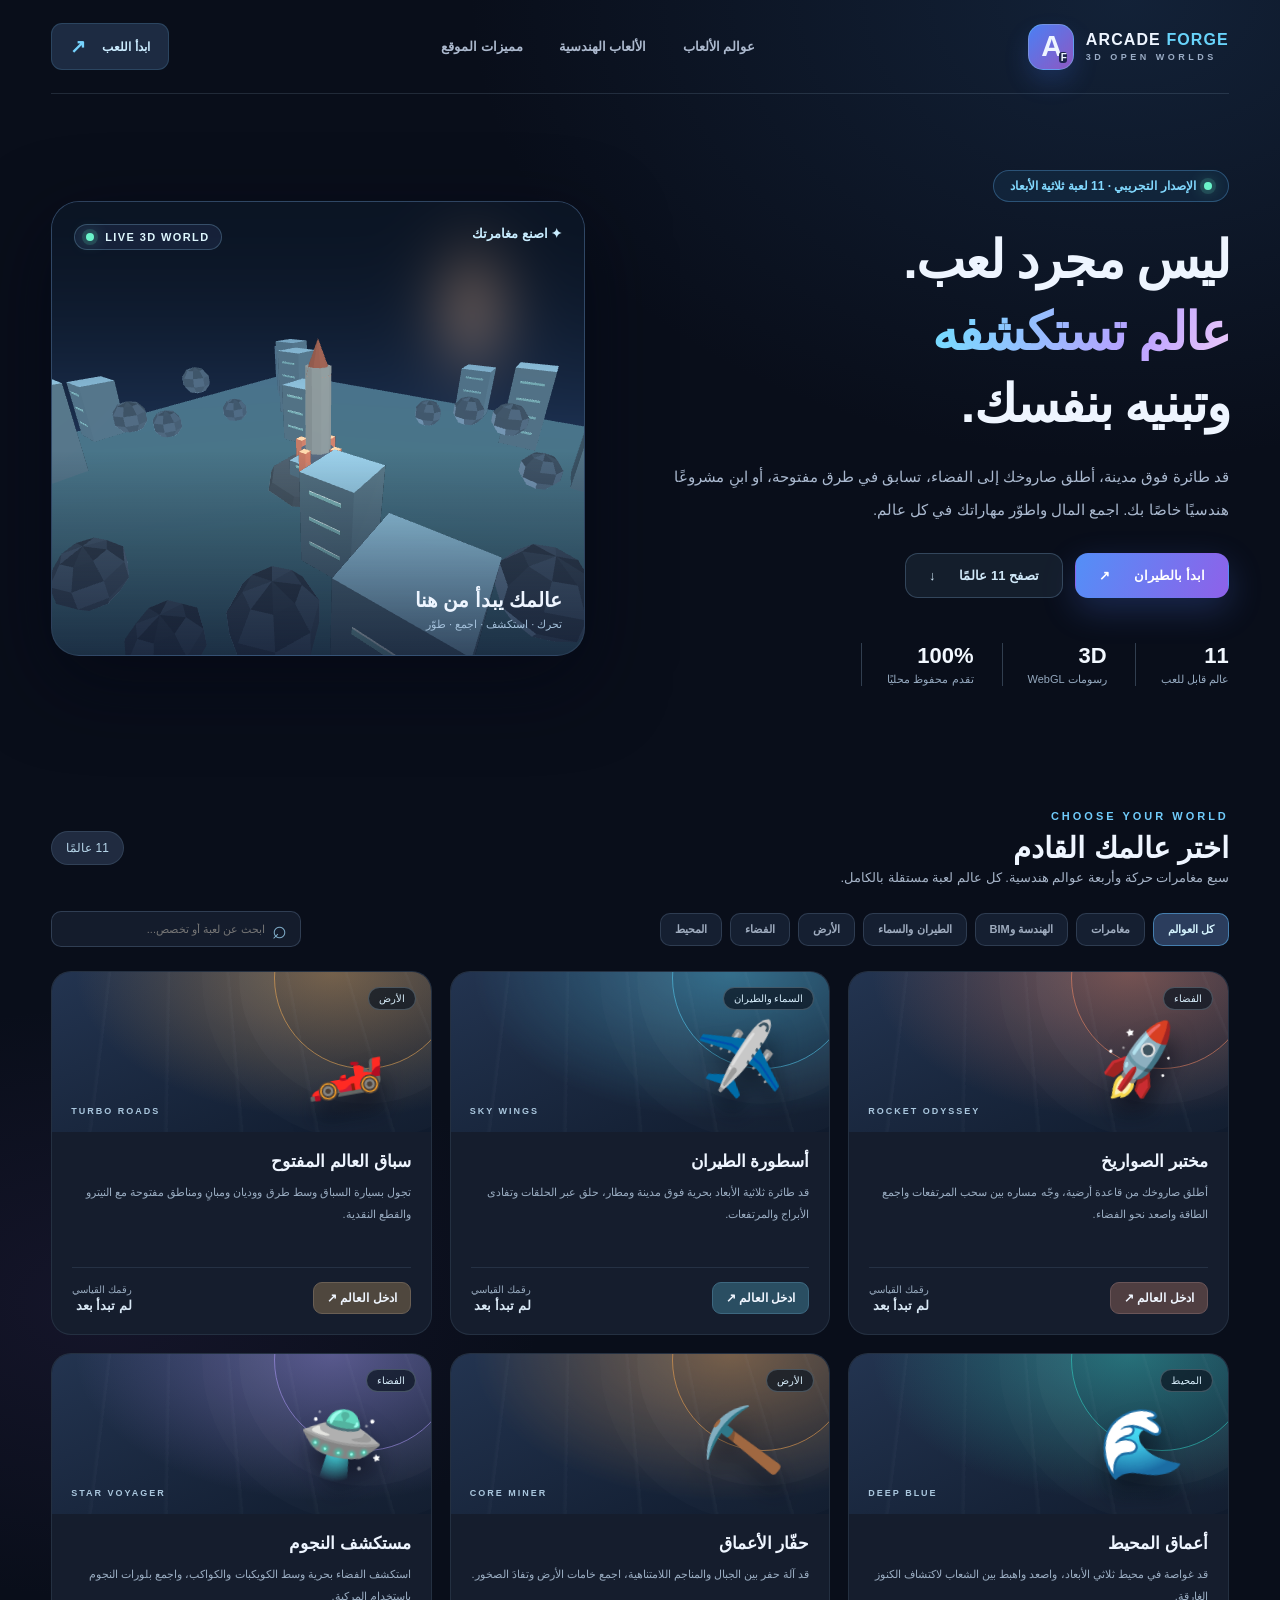
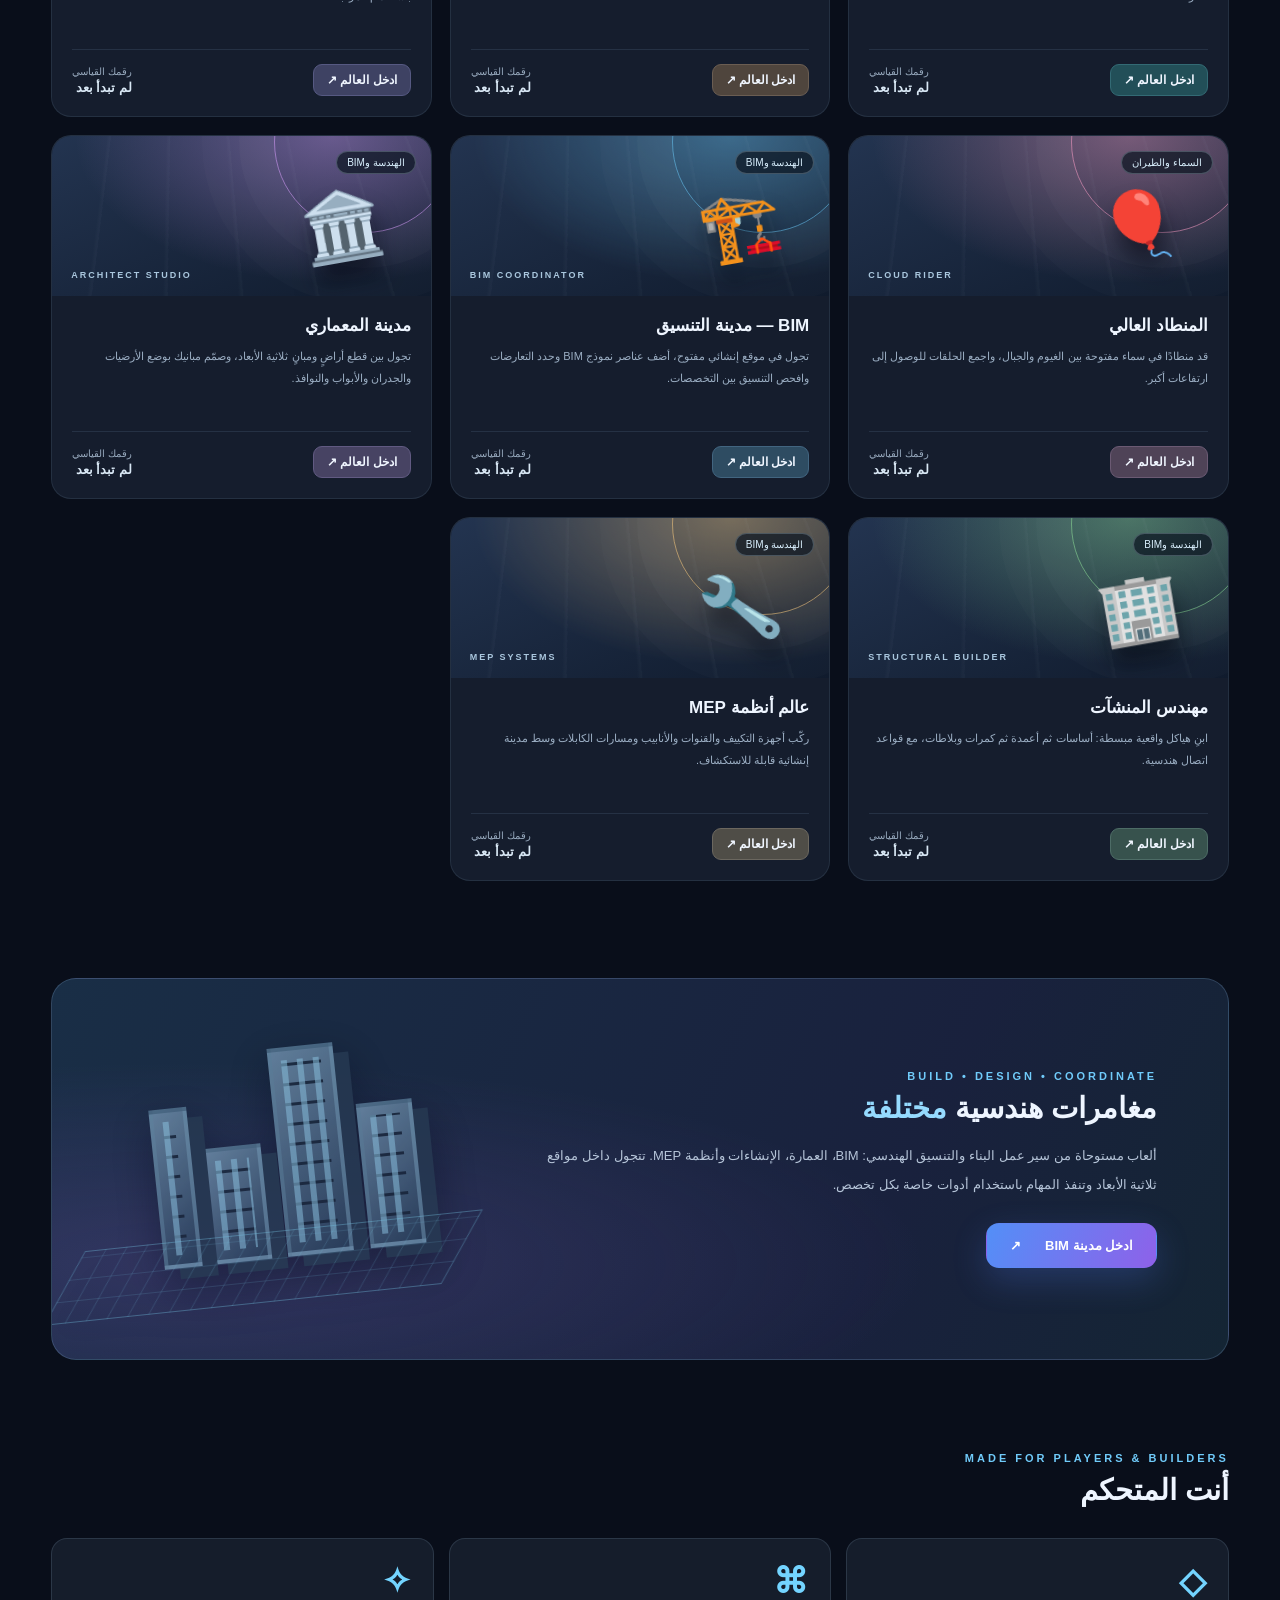
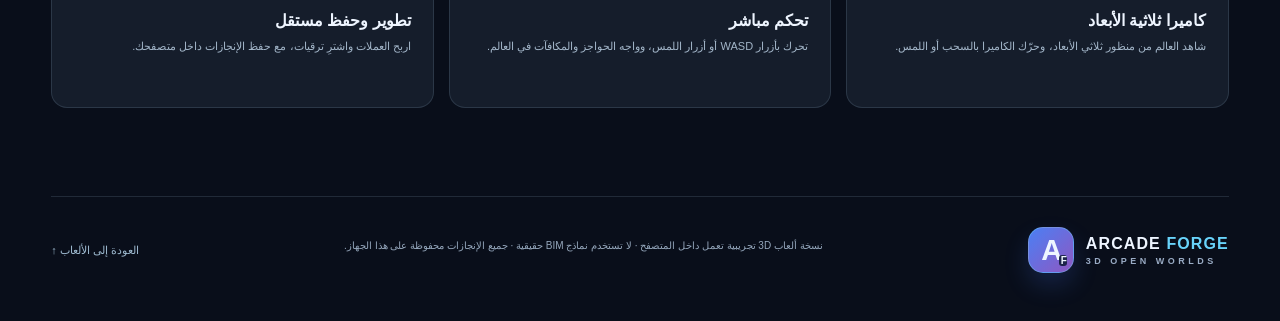
==== commit 68a81b79: "Improve 3D visuals, fix left/right controls, add engineering QA workflow" ====
--- a/arcade-forge-3d/index.html
+++ b/arcade-forge-3d/index.html
@@ -1,12 +1,9 @@
-<!doctype html><html lang="ar" dir="rtl"><head><meta charset="utf-8"><meta name="viewport" content="width=device-width,initial-scale=1"><meta name="theme-color" content="#080d1b"><title>Arcade Forge 3D | مدينة الألعاب</title><style>body{background:#080d1b;color:white;font-family:system-ui;display:grid;place-items:center;min-height:100vh}main{text-align:center}a{color:#9ceaff}</style></head><body><main id="loading"><h1>ARCADE FORGE 3D</h1><p>جاري تجهيز عالمك ثلاثي الأبعاد…</p></main><script>
+<!doctype html><html lang="ar" dir="rtl"><head><meta charset="utf-8"><meta name="viewport" content="width=device-width,initial-scale=1"><meta name="theme-color" content="#080d1b"><meta name="description" content="Arcade Forge 3D — 11 3D worlds with engineering simulations."><title>Arcade Forge 3D | الألعاب</title><style>body{background:#080d1b;color:#e7f3ff;font-family:system-ui;display:grid;place-items:center;min-height:100vh}main{text-align:center}small{color:#acc6dc}</style></head><body><main id="loading"><h1>ARCADE FORGE 3D</h1><p>جاري فتح عالم الألعاب…</p><small>11 لعبة ثلاثية الأبعاد · رسومات محسّنة · هندسة</small></main><script>
 (async()=>{
-const home='H4sIAAAAAAAC/8V92ZIbV3bgO78iu2gaQDGByhVIoIjSlMiixDElyiyyZQWD0Z1rASIKgBJALQQroqmFojk9bneMJzwxdoRjrHBzMdVsam3143xF1at+YPwJc86592beXAAWNR0xrWYh8+737OfcJS/8LBj508NxqPSmu4ONC/hXGbjDne6KG68oQT/ursTTwQrkhG6wcWE3nLqK33PjSTjtrty8cbnurPDUobsbdlf2+uH+eBRPVxR/NJyGQyi13w+mvW4Q7vX9sE4van/Yn/bdQX3iu4Owq6uiVj3qT7v+aC+Ms61Oe+FuWPdHg1EsNXxWc7RA97JFg3Dix/3xtD8aSkU3Y98NQuXyKN4JFfNSRzn+4vjL4xfK8Q/H3xy/xJ/HJ5+efHbyX44fK8f/fvLp8WP4+0jBVCj5BPOhNBSBV/iHr0+Uk4eU//j46+NnJ59AQ49P7ovEJycPION/UQsnn8PLi+OvocE3r7yjwFh6/WnoT2dxqGxP4xl7emfrvQZMZdqfDsKN3HiVe8sGDD/3YQQPj7/E1wtrrIkLk+kh/[base64]/VJ/25/uNPxRnEQxnVIOUIyV71RcDjfdeOd/rCjre/2h/Ve2N/pTTu6pp1bx+HUI3e3Pzjs7LlxlQ2wxjrnKQih2hG147n+nZ14NBsGPM/bgZzZdDoaArWPZ9M5za8/7MEUpjxn7s/iCbQ2HvWBTuMjd44t1oPQH8UuUnBnOBqGvMtsVdWd1/dD705/Wp+643oPBj7AwTMm6UxjANfYjQEDvEInGvmzSX2vP+l7g1B1c+80xmzafDSbDvrDsGOMD5TJaNAPlLOOGQaAXZ5TH0URCIKONT4QvQT9iQt1AzG14WhadweD0X4YrI/Grt+fHnYaln10q9cPgnB4ew4VxgP3kGb6s/4uSgEXBt3T1Z6h9kx1zFFUn47GHe0o3CVA1om4oVK86w6OOp1JOACGAojJiDhrN90wDGz76EwDyCmU82I3QAG0g78ApGo4GPTHk1BpaxrMtmniX3eqOM45RTunnjUMS2+2moYqAVZpmedq6qKGbBubMFuioXPwDA1ZTdNoema2IUeDhjh3HjUmIBzqkx40BFM/YBKzozdxYOucXN3ZdLQ+doMA6VpT/IG7O67qzvhAtfb21Sbgo8bbQbE9l2i7DXnrAubRIDxYd4FuhnUouzvpIMeG8fqOO+6Y0Nr6h7PJtB8d1rkc7cCAQYZ74XQ/[base64]/JSYsNMEKGLmJjA461vxEsB7g5F/h00OuEbRoWWlXGDn5qo3ANbr+z2ic6Qo4OP92B2LLoDHmRQ723QCM3JF+gR4fVDWfQu6TyC7pGOzgRjkbbdd0FD2uiRdaJZDdy9Lq8QMCLUSouVNub7X9jOgh6bY6z4jNBghNa24nR6aN2ojAg0Vxhv8XUy4pQVeFB01kG3r/tQtDkVfMJTlrCrQqyOVo6DIk7ZeJAvPMsQEfS/[base64]/EsesuGGpmIJKQSS5+noOYiSkJCxvjAWnuy7IjAxLoWySSc1oGCiehAVAlCrEFRfrRjOhIZd05uT0epY0K4rdDpO947gPjR/[base64]/umRF2G7bizJwScACftTMHcyLhijiPgKfqMOcIFkfWbZd4BYjJ6/yLoffj/1BiF6G1QY3o4n+imu1W4YKctWwTF9p2pCm6/[base64]/la4B6daUx4bEJgjKILmuIgX/PQleyGUGe8DjnwQOivwtRy8z9xHMrMB9HTnb5/R+qJsWHil/he5Eqe7BKiyjtdBcosyN/sqNrF6Ss9Q22EQygUQhegNjx3OKTked4WR12iGg0TbHE0y2sFqsp2Zpd0Np7nbA2Bz6Zn+U6uATA6d9zdcAKQnw2n8yV8ih6qbuVMT0MDP6vMdbLdVqutWW3RuecETuiVeM05m/iowSwHz/2zEI1TJBqrxHhkfdbH/cFgUvRZnTJzE4rOS6ZtNG1Ha7ayAtLWI1NPVG4E/[base64]/R6bWY+G5uh2G4x1Vj+ezgVtNYlBX2kKnyJED3Zuy6Kw/KkGb2nZwWci7zCzmlpw/2zm/hkmBiXAcNZ0zwhq6aQ6XgigDV/b+mT0SW5PrkuHepRGlhklulrqWZD/bhRpTcVqZV9JzaUIH4fxZIx0uxdWTeSqmhKPpkAAfwPKEbqpKbTsCv6kVUvXZBxbmt8pjOsC6Z8KGXaRkvIxF0Ew6I8IV4GemRFZJ7GFdlLdsfMxc/zPpIBMRP/TbJUltgwp0eIzDXdHH/aXhtCbzYKIZKNAmNMgbIpKMV89iEdjPpaqxuOszFA6q+laU9ccT8YTQ0q1TkG9WmIt64uFQoHNFXki5SzvpPivUkd88j4k7IziwwVuDEWj2FzpUYzOyEgxLQCX0vS8EkHoBUEztC2rzHPJrVEIfYCIowShWNthhPFgGu/+KB4E8zI6ZKtPTeF2UUQ5HW7iBrVPGR3Ima+GZP+5fisI+Xho1TfRZNi4ofE/p9EkmNrRpbaUnimbnVK8GOm3XXSP5LrjuVSWbLZ0kSPwjbwCzkQZM9FwUpLULlufEPYskYSk5exm2zEBuSKMQ/mnWVp8tcmZCzPhUmdmSIqbM7KlFYRIi5rgKkokeiqpZJgYHvGMpmnXfqJgMzAGb+pmaOu1bNjaXB62TjEppsc1+OtOgsIXfBK8xRg3EgQi4txuuW0vyDFfpmRhcU8wohO2IutVXlwacDDL1uLyC21gvE0P51IrYt1WhDUSdhIekOb5PpgWRT/wVcbcT6JDMyOaUDZJDmbznNqyU2Mqu77hNN2WnQ/ZkNriXNom979pZJeiTNJyP80g0o1zSgsJoGXamutbTsZ+sLUyK4cHufW2EVpN+tXNQGnhdgfdMmzTqpXBeiPo73WifjyZ1v1ef1BmSKfCN7d6cVTuwzPHJAmoBm4UlpZc5Jd7tm8FTtnaCUFbZyt/BoWsAN79Olo8JeNODWoym4QlYuAejhK93SS1LRlQpXYAWyAymHkMuNGdlgaA3a17s/4yhUZbE9ho7OYr9h1YbFmwGTi+2wa71QEx5Ca0aaW02TLarmeTc5lYTTQ+ZqWA7GjbRjK41zBz27kI9UJDt82G2g6DIPLaqK5gclmTnK/11dTFrWg5axm1HhnFFO926IVgLuGnncyr4elzZtrYKZZ1tp6RFDF4kZa0bmho7QQpzWamuMmLMz9HtKmnSGxqmfIWL09u+nrGSeIkyPxV9HMZUBeTipkax2bagCXTcI6EJ3fC/WqdtqvUToe3EogjfEHgeIERaabNzR99OeLar9NOiXBlpZrNo0YEPczicPJacQEMB7BoACFbtKGAz9P3B2ExHpXZylR04L3MtsGWrDGM4i4avSl1yjYxifCqGVg8xE1LWeTDkAaVBpk1ENNoLulxgGN2SuP5UqNPmLQGCE8nsTSP+LaU/8fIYanRmAUlrSjK8OIxcYvInm+OycxBsgTaltsEp0PSLkTr2X0a7aQZd9HaXei5gVa2EenM2qryFrhaCsBgNJsqq2tnGgiPebpeFez1lulqtjfZ4R4b282XrXyaRdJXhUuOaFRijUDwerK6L/bNnWqdJ4MN4MpXbHbjglzXdMdo0a9rBLWFewJROTluYLZTPxcUDbZf53thf3rI1NaaZssD/ZvfwGR6y6LEi6zz0o1p6UCzG7YcmFfU4ngo2elYili5uLSCxFZWFm4RPMVCihhU4DmBlenFy8uOgg9ChLo7CkK065Jdt3zbx2RKYSHcdnoaPDkSmFEV68aC3UFyrN22mrbTDFOrDrx/Mx8rePWeMzNoNVvgqGd4oz4an3JrDPOJaEWddllwbdxKdanZKkr2BVudjJbTNlvZrU5goGhWy7PEPNG1kmW/3k5l/44buzthfeDOhn5vfqo+W5bnR2arlTTfzrvExW2rjJUBAX4LWNkITbvp1F7htGYXW0izJac4aAmkKLxYzENWmdoyEVoYp8NFTtu0rVA9a+lNveXVjs4uCg399P0GYrE/Bm1W3wNCQU5c0kPJXoFlMzmrNXXTMCw3Ywnp2dio0rRwPwKV9Myi/8YFsNYGAew3taVNObS1gZcE74MghvrZW7iPgSJQ3EbVki0N2rIQDwmJ0ywq2rQUULa9AjyrSR28wXCgNvwREPdEBZdtMsHVWQxUqMASsx1cbaWXAZAVfyQxWu/[base64]/PJIFcUoBGPllvjVlk/+flUnL1cMSe7LcFfTafjtoC1A2U0c47Z/bviw0rcnGFZaI3f4gg8wi3jLyxHRabddqFT2xtLkyvMnQl+yRMkSAToZxR5njamebdui4PssMh2G8c5jN9n0varJsbzSaZHZqnPVaeE4gL0VQlC1Q/[base64]/6bKqHoFCy+QGC3M3vRWCiaSxH3QMh+KYDnuwO/ihJRqROjAaCYK1aXjyG92nFPKyk8rJQz0A15/5khDsO9wtXNOAhoDRg23yvv6V7TKo0Y8ZHwQyBlPokWRlHk6ktdXoOt0TUtrx2CywsOrx9ZtWS5Gxz7FMp6UwYB75heQerEs+UnXnhHrtNsYwzAC5pe00+xUNQpVsv0W60wkXGRhduRyjaCmG2wYnFPGG9rEgL+AwKKHK9rG20zCFtlIQ2/bbth5miLh9KoFw7GKblnxXbG0Yv0yNSClrSPww78nO61CjtRmkWjo7BafdSYjkaDMl9vSQRzwfGp/A5ZallQsQwpzbBN5rfmIdX2AGth05MW7oOomQ3VGMVplQfV5EBTZjQNdto+DHJHkBwzaoVWNthl2jAcP9nFjMsckYOtYbRliahiW3lym5C41KJ9X/K9Aa9hVBKQw2FQrnKywxIipMTxLoaL1mcTdFgIMjwAVECPi2EIve3njj4aodV23QVRBgOjDMKOoANKZWfpxOkhJ100tksEmYR3J793rslNd5RrOth5jr8AHh0mUrI3Ldhtx28GCWaB4k4birBK4yFSQ8W4Bq9WGB9/Z8JKhE7sdAnWLolCn8u5b5buIL1K26TbrCdQ/AuP/JzG6tFpOTrDHG3TstphIIvzjG6S1hBzW+uiyGgX+NR45QHZdGuGVnKA0dL4VkVPd5qBZG0s2JBoTVRehl5Ko6DF/T2p0keHwsJ1ALVNphHBuLEzGhUEixu1Ayd3bsLWLT/0RK1JD+wEMWJ9MRa02tEZHlZXGzuzfhAuQGorOcelCbmjycGUFo27ubcv7dzMrUBpeLdOmG4EYoJMXswGW9+0jXLON2h/UbKcbPNVcUYUiffJhFGZBVcHPXGutngzaWYPiMMWXxn7W1qgu64rlh8ao3E45MCi53lpfxhXJj3I7hz5M5w9IT8+bbKwUpY680s2bToGBp8y7WRODdFxFu7AWSzQw6a9MeZzzi5Dy/tBLVo/ziysHzVmY7SqMPQAAiO7OUG4w9JWOLYtitc5taErhxCyzrNevihktA03sO3SY9iZk4imZlmSujFBJBVdZj5cthKKV/xUk3t/atnzM45lN/Xc+ZmWFZi4ZCoABX5n/[base64]/1a1MyZlgTXQEaig9GGsWD79nj4XZmla8qcZPjhlkhF7Qdj2zTFwkHRcXDdgZ5bTAoj2nvhaYYTMffpNruvO8mD/[base64]/pyiupVnEJMi3NIr+CAOQdpIJQFhAl3rwk5mzxVSxU30SOdnYJW1tIj/wOJdy/6+ztq3b5DUoZgt4Yz0uvA5CuNJGZT4xJ1xdeWZK5j0Q3SsqVLDC2S4sV7YOF3GY2Ewr+KdwvTapw3tI0kmR2PEwSACk3oUfBIvdWUjx7ssnIpOc2oZrZzMLyqnzxoJ0/WpSNdwk1nj/rk9lGVjw8lj3pkoN64RIBWdC3pBIJ+sXqcvNV1wLoucPVbDagk/bxVFfx4LR8qLnsAIu8C9bI3VHGqaTk6EI2XAYen3TlX500Z7LKYlinOs2R07TJhuDCgX+xQ5epXVPySMrEK6kVEK9MqA2nPdZd1ajlxNorWQEIv4TaLTtPiRL8CkfIpNmkxnN6h0NmRMlkeHQDXAi8/RjmkothysZlcTFGLLhoXBTZmQUSObKAIFTp9tDaohA3A1VxrSNjjuolvJJblMicIJcC2SIsV1yf2dtX6rRkUsvGp2UudfKeQ7lelxaVUXeobHmsRJlLoMETUqrF1uXYdp5yXEk7w7leL9kn3dQzG57bHDMttgafbkyW79lp5zKzS/0ML6V7exeqYbAaKcyxYKtuahalW3PTbCe3ZuFkr1Bgury4/[base64]/uayuMmukDopf4vQekKx+cA5qZJacYv1qzdN29mdzoae2zRtJJumfa2W1QgC4K3U517EnllSLpooCzhzETUxe3IBYu0SpltggsRhFMYTsHaDmR8GoBL4Bnt8rc1X1VV+ZBMe2BUe+Yvx0RRKt9LKiwPZ+9fX3SGYCCUZMBg8HLWVWpIKmU4KXR2vgEac9kIFddUALN/JFOPto0jZC3t4wE5hUG3QgSo6CQnSGAsri+F95sIa+5LBhTX2DQoy8MBpnEy6K3it+8rGmQsgf0VS6o/zr1aA6S5nYRLkuEoPoNldoXBUAz8IsCKKkRpeUdy479ZpN2t3hb7p8O3J/eMvj5+yr0K8PP7dySP8pgMk5L7WAK2jBMo0Rz72ysYm5Wxchjnhr/hhf72NzesXNy9tKRfC3Y3L166/tXVhDZ4urHlQAsXXhnlJufbe1rvK+9euX720DbUpNWnM3biABjbvFx6lebJTEpOVjeMf2CcqTj7jn7cQ37Og+klxyVeAOpmCuY9aHD/N1hRHEFc2Tj6D/x4dfwWVnin8gxUPTz4+/oEqrMEAsZpAJQ+vrBQGDF1CT1+wFnAMTxQGsR8f/KM89zWGbSCHXbePUGX+W9pBPAKASKSSxBNyGOPXH+dSk7uFVwTEGQD/7fhbGN5j/CoHvj47fn78Emb95OSR8r+/BztcYWNGwkm+LCKoKPm2iJhHT9+ASQJhKSefYUP01RGs3rjgxZxQxMc/FOiLf3rk5P7J56IJKAcYfoafIDl5dPK5Qg/3AVOfNABE+saF8Qbg4IVy/D10/Dvo4qkC1QEv2OULqPLg+Onxr/GDI99DLx8rMD2YHDT5+5NPlON/g7S/Zai4f/wdfuMEy+JAAE3Yxn38bsr3UOFj6cMkvMWThwoVe3Dy99jZN9TsD+wjJgk9sY+w/B4Kfssen8DIsd5zqPIDpyP8S99agUE+PPktAB86+xwHisQGA6VxnHwCpQS4YPbjIvr5vckrEiVKF/euFKTEGyjuuiCehqFMmk8Ind8D5mAAJw/KCTTpIbnEt0jsz5iYQbrJfORFNPjfMhQPsylOKQ1GrQjRwkymDV1HYUqPXKIktAQkgZj5VBE8lpcumYbMS4WGXgLuHiJigNffD723ri5tAO2XQhPPkC5xLJ8df4kkefxH9vgpI4qCvKPZl8OAxdpg/uw2WqUfsIyL9JoV7sRpX/OhL+FRJPMfYJ7fKSkHZgQjCgbWX2ZA0qWxOZGS3FGeipSrV36+hV/8IRG/YHJ8bUbJX6W6svHjP/9OIcZ5AJwCM/oTDPAzGDJwxOu0xSyTFVRJCRECSz3i1A5vDxjDPpaUE0DnS2DoT1DqpR9FOrnP3xn34jPn2BSdEh7XuNAGIS7EN6KOs0cCUZaVlebZcB3Ly4I7e9PpysbFt69d295SPrh287qAN5fCBrL272FG0qeWPmGiB/kEiBREqYGiFOb5JAtroiKCBErWh0A/L4mCgJxS1Surz0ZWTqX6AppDKH4MCU+5iIFGoZeTT5kwW0uniFDCTTDDixjDSiAlxbVWNnIyJctHEiSTG0RXSpLZJZ9IGywCIoQmpCr4za3Anbp8I0t3xUUrjM0OOSWZP5AN1S5rJd9EgNuJwKBAe0IG8mu0UTBmBPgJQ29eeec12prcOeQGUSrt+Ue/mAz5X6/R2AAtTW5eoWR5nXFgRIfPhmvi16kdurwuCthHx9+ndRk5kGxMGSeJZwuV8uOv/7ugH4pwMwKkcisKflEufUOnwx/tjgfhFFJHUbSi0Mpwb4T2PxrXQNtfHv878scDyVoic+EZsOG3x982Go0Si5xVYyZHQRJTQZm6cYToX0xy3IGB5pV8QbqeCtQzRcgSw5ASN1BDKGTYPEetIBnGz8ioQjtIGh89fknAftRYLudkQk06LUTtTyPb3rx55eol5cdf/atyaWv7ylvv0uPFa9euX7ry7uaNLUnS5USXLJm41QF5IAuJzp4mQoOLP+lzeExaobX3mIQXIJOaQRmKMkvJfBmP88wzeEWj7+OcV9HBb+Wh0cjkxmdk2j0VCf8Gxb4h45OGDEIWEv4IpZ7Sd/QQEWCHg56BTtE2/z0aNp9Rlx+jDblEyaPtTAbzH4TL8jlCh+QvThBA8YIlfAF64CET92StkpBmwk5QLUnp1zEsvf4umZUv+JCFQU5fDiz3evLSO1kn4gzDSLi7Mo1nYVag89uIFE9fKWtH5BpLc82luVZZrnSr0cqp1H/iUv6ZDYB30NsGT1t57+rmB1vXt5W/VIhv4FE2BZC4hAOLVg7gmOv/BSZo6gJf4FcLZcch3wEERts/Jr5bz9zgGp5Uy3KPEQojB+J3Jz9HOfSYsSKzIchE+4y44iFy4KKPWgJHEcu+PPmtsHAyA2COzddQ4olw4NBDQGbnNkgyw9NM9df/Q5qqgCXSOXLXN2gU8lkJYxIyvjj+imTTS+X9ze1LfBRpYjogmgux5HP0e0nsstfjrxRhetD07h//K8qNRHFkXMTXm9E/P87OCK1blHn0Pc77zIXhVlwyucdkEn6ZCDfCzTPmz36DVif4x/TzMTQFOTgx8n1Zi4kIfA6ZPLqSSjnhQpK/n5lOjscurLE4CV9rF9OjtyxnsYjY/6+wFo16vIGKAsTqU1nhQk054IKZz4SyERBJ+JY51uCBcP0tpDkS4APSMH84fk6CFoD3MeokahFdlufEED+UQT51VpmFj+ER4Mc/YBdY+jmFJb4SqqAQ3OJm8QusnQZXpDn++OC3TNDzNXdh9dNnbjeq0WxI6KzW5iuzSYirI31/urJ+BjAzmfLobFe5dWbeDzqVeASSb1pR6RuxnQrT7ECLPHj1LZEgQvP3FRWvbRl2KtevXfyrrRvKtUsfbG9vfVBREeWdyn/8y//8FTQDhl6nkpjoFRWl+rhTIeO0ovJvwFbORn5ba3oVFb/O26mUh5aYyEL36gcGDbKIEQVMRj0HCfU54yasRIGtR2RjMOHE0Iy+7n2CHOenNGqEthm0/[base64]/6QHn/yrtvbQsy+/GfH/6fP/5mCaHdOZTIzPYCO3IFmeWjnEtDO08IM4/KgqEKxbW+J6n9a4XiUR8r5KS8FEqGweQZMx7vU4Tgb9MuUE89TxSQTKIprUFzTFGnjeVhVEZpyewkSiNakojnJWMUJJ+vWRwiS3LH/07a95kY8HNkCmyR0ewDGAHqooeCxt5XCBRsoj8ASLZR4OHwv4cXoDOFCOcH4rf7jcKUnpNfR4T+JeP7RCU3OPVlKC+hJ3DeUmr6mij846zZw1U8jzonZHXj5vU3rynXr21e2k7l12/+billoWsuSzDPs+xUgiXexRNycR6nRC3GBQMAck9C4WiXvMCSFC5gBg+A9r/SC7lE3+ci5koa7k5QIIjoY2g2yfuYGn6a0lL2i+R8BJzYX5TTUTKJcjo6heBCjGLP3IoE0fS9CMcvoyS2cvBS0NF9InbQ32vw8BxXBwRJJWIQCzIRlbSXkshk5skChxxH4VvySEdCFZe2tt5T3rx6cyuliV8/WiJqQleiB9MJXD/Iipo/[base64]/NNvXktIBG5gN7NE8a8seouW+8sMXp8zFZ06Jg+YtSLWOTEk84yMgc+5EZRaM7+nXElm46qEpHz+jptzYFiB/JfoQSIgucfnJEJeIMrLKCKB3AItQ5MTKOZWVoJxpAQmH5gqeijXkQQBW/xh6H/GdOYy7hcQRavipawlcGv9pNcfy0ZuuhjBBBFJ789Ss+PG5nXl59c+2HwrRf1//Ms//[base64]/JZL5lpkswsuUbDgipS8IsRlp8alcSljGSUQItNICIhHzWmRN0DYQ5u6gGoHXB6kO+4q5QYi7hxTSZRtuyEL5kpQLmc9PaZWNu6tPlxinRAu/p4TvUoVCbIjGynPKx+hBVqHkOpCIp7+bEA5GC3781T/I3kI2rJ2QD5ZM4u/XJBL6zT9KKkYK9id0lElL6KkZ+m7kFAxSbnmwfTZKEij/HUsVFEXbO75D4fQDKYFvMWD1gCLkIgZC5V4IZnhGRPKSOJ4LKNwM9a2SD+JLhMqD4Fk/JwmeKGlkPQcwTlEPyMp9mqUrvj6AI5RlDqmARBuxtdecv/MZuazcdHlBcYB8x0iNOMEfuNRGX0jSURh8JM3MYQ1Q/GuFXp8Q8j8VlbAb1NdbvDguJwAJ/QF3sWTAVgAqJKAZ/UKY9hwhKe3hilp/GvqZEI5MeThPtloiia7N6xffvnJj6+INZfvGzUtXrknE908/ifgC3zUkdZd6Q4R94Z58QdzzHXdyEo9niR/OpNi3MO/fJmFh2saEgWDI+U7INhEbStUl2jDZ5dgvqAqZzg85PBnd/iElx2fU2SPeGZT429xOmIxCFbRJXPMtmjxltJlDwSuJ9CWM4ZFgNL48hunS+hLTqVxnElUKCuLDF0SaJ8hcG+niG9GmBFA+o4byCtAx0fmMIhoEcpwmaa+PeRQWXmRjLJ75TCsm9JoAKtG636DvL1lj129eBJd986pYjZHo9V9fn1jbVmi1A8k24xvQPid3/BNhgoO8ZHYZUt3XKHo6zLp8TP9oaxCt+iFyX7B40mcY+kpWTh9yY+d7OWZPeu8xi7hh8rfM6Jf3f0jU+A2094jlP2JRNUmCn478sjVeSX5sWVSQX7KwmpWS5PpRVDJLgOkmviQAycgSNfAjWhSGcX2WAlL58cHfs+VgsOXohQPwKcsRAHzaUDJByb/mJJtQcEK0pLxSgtsNU8M/DQtllocTQoNnZfuD7Rtb70hhoX94/PoUFkWB5pgJhQFowV3C9TKK/n+VqhpE7iM0unkYh/FVKsO+oAk9YaB7mDHNxdIcB9Ez4T/I8l/CPBIyF2T4mIgyEQyQiQ7H+4it7wkwceSSRDwd2THAvpraMvaeID7MKVOMBXHHh0p6XFCcAPfm2zdpcRCaBRmENg4xaApkvsPgobz/IAvxPJBpJ8FzaOC3bHeHvKaUo77byYpLOMVvh3T7QXeDVl8aUX8YVHfgrQFpXcio3btHObc0qZYbK11lfkZRwL7s3LrF3NYvc5YAAGTiu0OY+y2K9TO/XclArD+ZzEJW4ksxVjk/DiejwR4vIUyO1O0RSK6443E8wnK3VRhVYnng2FI+lZZpoEoEXlXMGua6ARL3wdliaU+Yy1AJRCkKb4BWocr7AKbRPu8uURwEimTFAfsYjfDkBWuRSxJIZgdEWatcpECqF7q7vG8xYgThwPV4PyAvqAdm7eL6oWBShEBvxiq/QIdZEbSDM4DBsawvyHl4SPMa98cMrIJzFZmYoMA0dg+h4zNH62fOrK0pN/rDQ2UURXRNMW2aVZiA6Si4W0ORPuWqmJdUhXb1qkoQjqc9ZRoC2eCBwWi00+BU9POt6ze6v3Sn07jvzaahshf6puK+N5qs59PeHcWFtIujwTqwOl0RtetOLWX28/eSBCoyu+juru+58SEe/KCUPawkUuhUjLJ3ebSzvjfqBwquL1dr853BL97jR5a70OQqVLSqOCpVb9TWWSWPDuB0tUZTO681LG0Vz7kHo2l1CJ27g/7dsIpjrqnpO/ZfbVi22mhrasNwarWaqkGDOKQuTmaVNbqOA+oOALLTHnVbx2nU1o9+KZjv8vXNt7q/HMeh38dTOAoet5ntjtl8chCAti7iHSBJMhs/pm/TBxCK6VvD4PWBxpKjLrseoYr59aST2lqVNyylweQJoADuy7HLRtklWOOnI7FPNRm9GtWobAqDeMfrAg91N+b9qLoZA6E2+hP6rUJyrRaHwI1D/[base64]/drevs0brdNVYhZxWLFApCg5oADCSsH6XTANV2Z3NaDQ9DFdgNtLw6G3dv0bxviznc7SLcq0AAUjkQSwcsndBcnY3Vu5B22GWvd9WDhBWKsD5A0jnEP3fxj6YeIDUc4p+7+AcTDEwwMMHAhHoVK63CAJBasTw96/hssGfjdg2KHUrFDqVih9lid6Vid6Vid+ViiHIJWLuzAVEzh8uoW5gZsOg6yMkq0qcPQPcvWOv++fM1kRYjIiAthrT56Ja/ap2PETki/[base64]/2xnUpj084buFl09VK8yQwDgxHYsiZ/1LHhhMNyalW6IaGHD/4eS3bOMqj5WLU47poR62s5cFGT8j8+4F8/Vr6wQeAMXOgIMF75UM424VHSl1Evs1LogmUKThx6E7DbepCJVAldVgVbZHsxiE+IQqYTJuHO8PROmJmDFChqW958ZgSk8xU4X0i9feee/K1a1fbN/YvHFzu5aBjFztyjAaXR3tQIsJ802OSLON0zG+F492oPUqjQSsJdfv8YGMVTZebBONrq2/+cX225uXtq6r+FZbXgHNjXe23r0hquA7q4K354lOx/JceWI62TFO9uqVd/9qyUx5JTHVMetjNgmlLgh14+6YPbhdvFymw6pvknl4deTTQWDosYLGU4VMsMVFwEiDImAcLC4CFkgFNA31OOvO98a86E1mOcllwVzE1tzdJUXAmIMyYAUvKSPsHijIrt5aWpTsKSgKYmF5QTDAkpl4syilHMbPVQ5fN467t26zZxCYqDUcFTQRoiMc4sWZiLFLW+/dePsXN7a2bxCeyMq/DAIV865u/fXNzasoYkFADUBnVekiutqciU8w3nhCKpc4U2JT4stsVVTOkixr0Ln8TAo7JM9YD/shqKHN4Kt6mlolTrt67fov3rx5+fIW/Fy5cS+ZQpqWnT8Ofi+MQZwB/Iaqz+Uq5DbGs0kPexmr8GeIf3w2WSAed7gDAAJtovqqNOuhrFNR43qqC9iFBx8eakiDMlyoK967i72PsmleSZrP03AgH83cgA8iEMOgsqUjXM9npbWwMW90UD1QD9W76r7aEznqobvf1YooVXv73f01Q+0F3QB/et0e/MDsyFryR5MqVISZ91nCBGxYTGDCDGy44EANDtXgLpqWB+eDg1V/dD64uzrpq4fnIeNuHZImfUzyR7c5/Wx2x9Nqvbev1ns9+BfU1DcxRU64yBPE+yVRRSRsyW1gwmWpCXx/K20BX9+WGoB3BkIC+6Z6Sb2ovqmyKwh9tdGya3L+lnpZfUt9GygqU2kLki6llZxMnTehxbegXpLdtjL5l6DyW1BG5OsNPdvpJgzoMvSRNGBjPmKX9j0m+A3UBayqut1bB3XELCFhDYw3D1LOZ1J8X0o6T0ngj6T1KEkalQvZUAlJkQ/mECR9P3gNcnslZalIVdxXOTjvIj15RE4waBdJyUNKgukhPnGcOJUaTA7e09dQvNJblBSm13Ho3oFZAoX21LvZ+XlqqEYSKdSKzIa1oVyKeatQyGOFwoRmkpyQ5UQy5o1C/YiVcqVOBPr9wwEe64k5yKejseqNpgB4BvZJuING3KTbFtZxRn4L+7YP9m3/gii83kczGNPdbn/VWCV8vHdlTeQDcKv983qtJItztKsjIcFAVhPkgrg8rKMsuZumI47dGlBisbi3oLgHxV0Di8NUs62fZ8WT9KT1YnFvQXFoXUa/DiOD6tChxLnnAUNyxwVsMUrCxnGoWF9CbmnpOi8NvUGfSVdNJLcjxPJk3AOXgeM4Frjt6qBgu80SvSzw+iHg9cML0/UPU4TWBcqM8/xp9cO1KaC0JKP6IWB5bZonk5Q+Zln6UPeKhKGOu9WeOmDsG6eA69XS5wGiI07R0KsBYkrKYt4gg6IxMOAMOBh+9vDHEz+QKHEk4MxJm4Axn/9w1aoRdElDhmCfMuAegKADXBgCyoJtXBIQhCR44oVuw4QTHxwtghq66dSP602qe+C41jYabeMNFsW43eEevDqTzYk9qAQ193NpNaFUJ1006NUpgNANgCrh31idUSAl7G6Eq5PVGKunCVNKGOsg5YBA1boO/4d3g7/zVzN5xTcrLQyvH7G6nqj7kcHf+auZvOKblRbWZaU11qFTqAvNZSwVlmnAEKAlzC9mmjAiaBjzi5kWzA3bhPzSTBO7HZf0iXUM6jOpiejHBbYcb7kH/Um3crcirD/dyDHBMCskBccYa8NEOsppqMQIgdhuF1t+A9ghIfBpbRVU5PmEQun9LtDLQTE1W+s2dyNBoYEM/Ah/[base64]/fGG6apCSB65NQVQ1nCi6EWPdD93PuDt83r1zc/4A6RKtxEVo7KXHKnbqEcy0IH/9IH726+c+XiLy5d33w/bxqYKbkPRn73mvchoK+x5w5m4YQPqXarL/mYPyenhvnjbOBQj8ayJ+W8x+45xTzVxDFcvnpt8wbHkdlU+6tgDR2hfwrkSs1McAI3rl/ZfPetq1vbIFXZ+Pk6wFo7CbDk0hmjh3h5XFUQeTCOu0kkPgj3+n74Xv8gHFxHt/vePZBmjaaNgjmJ3JsGj93T2mNVplJ/gDfHvY/UuwoNgwDupfWMV9V7m2icVcRITIEjftbt7t+7V2QLSO9lQoaseHd/vVi220NrQsQme+6k1wWxB0YjWOY8ZjZMje8DgH2roZ+/u2rqeqN1frra1hvAypbZsp2GbdlmEkiuS3MbpmF9Wk3qgi5j5nsCDTdd//CIB8/wCn9B69jByJ+hMYmhkK1BiI9vHl4Jqv0AgzNxMOn+RbVCDxhgoXsfMIU9VZjW5FdPVHA1WFodYFc3V3cAYvEhp4JJ9z9vX3u3QWs7SIjuYHs6om/RQP9XpuFuFTfC4Sc2IrxzrW4G9T29XjmPC+w1kH7zo3R1CYXuZPpGlf02piOM4QzC7SmpmEo4rN/crtTOVxSsjhsdap2KuF0rudwJz80c+e7U7815swvKHMkTQyfgIgKlytj0oy4DCGNStDd3qzUa0T4WhLkySOGnY7pi6wACDTcPVDn8ugyC9+7tNOiajW6XZWACbVJJUmp/+Ze//Is5FMPdMEcKPtLGF/aIe1WOfpntvdEf+oMZ5FQ/AhJABCY3ylRgoOEBi0YPp10cImdkAJ18q0wF69FFGVCF3z3ws59J5deJTqCrYRi/feOdq6wttJRglr8UZ67lKzroVsAVha4B7K7U6+z6Z7b5BqfCHo+yZ5bFHdG5Y8uUDJgMd0bx4coGwYeBMbO3541K2TUxlc58cueQb3JKNmo/LB5mHAa80BdszwW7frciHwWoIJ90KpmTSUe3OA5vH8lnqDNjp9vc2cBxy9LignTEmBVkaF94309yb/YKHWJPaUYcWE/oJX+FmnSpdumdiuxSCxprcCRdbJE5tEcXWrglM2CiAarhQfj0Aiba9vn1yaMLHgwsER9HdKC85Gqw5Pz7L9Ol56MznBPBct/CfftXgQbxu8rVCt1mU1El7q2tJ+Lvo1kYH27TR/5G8eZgUK3ckq7VuQ0UDwJpy/V7Va+74TVGwE59/w4to845/3oNrDEJp5y3f0rj/e5Gv0GQwnEDD++g21rBAw19oGSP1jQk6XOUe18/k8paZs9klsGqwMHpZWkV7vWQHQWWxxklEXERrkZUdye1edwQinw95iHiCn7a0LeCxAaddncnqw1N0wxjHTV/g8XJ+JJxi/2rnDVN222i5SrMnZ2Dbt1a3zm4YMMfaYVw5y6l38X0u2gKiRZ3QE+21XpDa6o7d/FRdxoO+wN553fu1s4Zb0BHbtNs6RU8zKfbhh2x5TSsbUKZ1VbtnA3A5BGyXrd5nvKogVVsw66tNmG2GMtlPWLIgHeoqT38UznbNB3XNaTZ3Ona63cu9NbvnO/[base64]/TFXJyOYWkkIED+TKab4uLfy8TbxOG1o2WZZ5hhVA2ZDT8ahI19NwYxa16iWwWVcRziApQyG7p7bn+ArkinooYNsG8mYNORoSGLmwYp+ga/BbhbwWuAK2Ak10C4gIBn916AtAeFhfdQgZrZOPN/AY+4a13JugAA';
-const game='H4sIAAAAAAAC/7y9a5Mb15Ug+F2/IkVaArIqgco3EgBRXEqkLE3LopqkWtYwGFa+UAUTBcAAqlhVYEW0nuZovd3TERPTu9MT4bAVblKyZFmSLbUc+2n3B8zX4lf/gZ2fsOec+8h7MxNVJbdj2q1i4uZ9nHvOued1z7155dlsmi6PZrmxu9wbb1/Bv8Y4nuwMLsXzS0Y2mg8uzZfjS/Amj7PtK3v5MjbS3Xi+yJeDS2/[base64]/N8GAyH8HNvf5lnvctdLw4T7CMZ70MHYZAmwy78nO3PZ2Mo6MaRQ/XjNIUpQI0484c06HI+vZ/35jtJ3HQ6Hct1HMv1ulbb8U14PYQ59xovxqP5tGHdiXene7HVuJ3vTHPjjVca1iKeLFqLfD4a9glJgFjEWC+L5/f7i3Q+HY9bSb4bH4ym895iDya9e/LMxiqZHrYWo+PRZKeXTOdZPm9ByQnygJVMs6PVXjzfGU16dn9vNGnt5qOd3WXPse3n+ghOaxjvjcZHvYN43mQAmmxwXoIYMk+onyRO7+/Mp/uTjL9LduDN/nI5nQArzPaXK5rfaLILU1jyN6t0f76A3mbTEdB7fhKvsMdWlqfTebwcTSe9yXSS8yH1pla8aj3Ik/ujZWsZz1q7APgYgWcc1FvOAV2zeA4U4A16w2m6v2gdjBajZJxbcek3waiXrab7y/Fokvfc2aGxmI5HmXE58vIMqMvftKbDIaySnj87FKNko0UMbTMxtcl02YrH4+mDPOtPZ3E6Wh712n5wcnd3lGX55N4KGszG8RHN9NnRHi6RGIDedaxd19r1rBknUWs5nfXsk3yPENki5oZG8714fNLrLfJxniLGVEJcDsI4z7MgOHmmDeyUq+/mcYarcwf/BSQ18/F4NFvkRte2Ybahh3/jpRFFzxn2c9Zl1/WdsBO6loJYo+M9Z1rrOgoC7MLriI6eg2foyA89N0w8vaPIho746jxpL0bLvLXYhY5g6odMnPScEAHrc3aN95fT/izOMuRr20jH8d6s6USzQ8s/eGCFQA+T94MybaXwdhfe9QXOh+P8sB8D30xaUHdv0cMVm8/7O/Gs50Fv/Z/uL5aj4VGLy6MeAAwCLsmXD/J80pcLCii/13Mkl7AFwJY7wJHATLPVRcZ0XAJuzkjZGy/nfawOyJiPJveB+qyv1gjgkR3uzEdZH54AMK3D2RQQgN3M8zEspoO8zzDphzAIxwY9s2ko8F8OsywaxqEnZoi03V/0nABrFzyESyCeF6R3vCDLd4DGSWc49K3LUR5EqWuSKAHpM84MtwuDXJsDw/TH+RKgbCFGkYgtlyDBucbZ9AEQFZFhuEAuA5imEw49z1Hnb0DLyUpOMk4AdpDQTG6BxMtBjFGXRByc55ymHOpzQHHv+2nBTDioRIqYuQcLnI1tJBLxyXia3meTg1VjONCzUS+wS3N12oDr/[base64]/15Y1/QNvuQcmSjKT9vQkA3baD4dxwhvN1AqXznJx5B9kT2ATlnyIPQ9dGquOQ0O/syNh1Vuq8gLP7pOqEbdD2OgoemOT1SPK2HZS9wGFmZXE77U4hvF2XIKkOzHBzloBxbBIwHQeU8NC6nESxPRwaYQSKJU/S7jA2FSK2UtBEPbQo+sJUqH1ZtRja+VGezKcPJBFGE8LBWbK7ylOBXS9cO0k8jANbZ7eO5wd2mApWiNysCwwniBch14aC5dZy4El7tj9e5K1surTaAAXgDh5XTO5HhdiPSswexkM/jSvgP6cLZPwfiWNW3fUtLEGlIIpip1/[base64]/Jfa7HdcCuer6XmqEAZQ5DvzqGujdmjr7ohgBJwTZ1/bsjuN37f4I8M98UPaU14jyKEujYeZ1tfkaaTw5iBc1pulogs6ize1w8rJVj1s37JbT/XSXS7UeMFXrSBulFw+XZDYxCdRo9NePd8ZKV72wAJFkJ47vJklk9rlT3soP4OWC/FPwqWBB5C1SLTUTRPIjF/YZV+PTcWs0yfLDnifXZT7sDDN9XaZu5PtxVofhJA1yx4/qVKsQkUg8YsmS54TrIkLD3DljXVxAWTg0oZIFX3A5MjP0UYOOYu7M9UCE6I1wwawIa36NSBfGZ5diDrr8L/XD9OFKqMWKk1svhHB64Zq+wNEpRlRstVKts2RD7Kd2Fp88017w2ISgGEUXbCPCdc1DV6obQoPxNuTAA6OfR6mzzX/pONSZD2Kk+6P0vjISW4bSL0mTYax4smcwVdnpqnBmRf7qUHWr0zd2XaudT6BSDkOA2kjiyYSKV2VbHHWJ5bY9sMXRLDcrXKUPFtQMNluVbA1BzzDx06jUARidO/FevgDM70+WqzPWKXqojl8yPV0b/Kw61ymIO52u7XfF4EmURXlS4zWXbOKTNrMckvivwjRRlWn8GuORjdmajcbjRdVnjerMTai6qpm2GwaRHXZ0ARk4Q8+RKncI/vawbFHWYrq0LqvuAgAhbDN8bpcCiG7iZYGQy8LSCoYJrIUokBI9xAg5clE8B5WF07uQQdWpdY/8JMg7ceTVzU/DiQ9qQ4nbGMSpaEkw9eoKMSKBKrvebtnhkBiOnDhPY70xC2IrEKjWum4Y05RsESSGpxIZtGCEMAdcHt+UAU8wCcTSQvf/IgGBeT7L42XTswAN0FPTtpzh3DQlJ7P+Wmk8z2qssgsojLLhVsO/KZirgdctm3AV8gVO5mbrvJZgYak8J0qEyUa/FVrbysTO9CxCFIgaN7O9lL3RYXM0MRbzncRi0Vvsim/hmGQ+KuQuW4/o9wTMenTtyAm6YKyz9vPlSvBWSAv0XFP4AiF6sHM7PoXlLwS8b+vAa5F3mJlpVdy/gLl/rodBCTCcbSdxM7OYVC/JAbX597Y+GX+S21MaMqIRFcg0KNHVsi6D/I+HQzs0/I7+k9RcQfBZPl/MkG8P8qaHq8o05tMlMMCPQTnCMKZBe5LgT/pmsScTBcr8LmBcV1j/QsQIqpxUjrkIhkF/RLgK9MyMyBaJLbSTWlFQjpnj/zwKyAzp/[base64]/xWknyzk8tOsrNRl27tr8z0U0CZb2HKUvY9dTzU4lXoz82626R2rb2UqpSzZbscmRpW5ZAWtRRi0aTkqS+mX7E8KeJZZQtFwQdiMPiCvCOPT+IluL55ucpTATbnVqIBlxychWdhCG9jAEV1Fh0QtJJdfD8Ejihl5g/oWCzcUYvOd4eeCYetjaOztsXVBSTI9r8O87CQpf8EnwHueYSJCJiHO3E3eTrLT4tJqVzT2xEKO8M/TP8+KKgINXtxdX3mgD4215tFJ6Efu2Iqwhl5PwgOwkTcG0qPqB5xlzfxEfeppoQtmkOJjhc1YnKIwpfX8jCuNOUA7ZkNriq7RL7n/o6ltRHmm5v8wgctznjA4yQMcL7Dj1I81+COw6K4cHuZ2um/sh/et4mdHBdAfHdwPPN+twvZ2NDnrD0XyxbKW7o3GdIV0I39LuxUm9D88cExlQzeJhXltznV+eBKmfRXV7J4Rth+38uRSyAnyPWmjx1MBdGNRkNglLxMUcjhq9HZLaVgyoWjuAbRC5zDwG2jhRxwbE7rWS/dFZCo1SExg0QXhO3oHPtgXDLErjLtitEYihWPKmX/Bmx+3GSUDOpbSaCD5mpYDs6AauBO57mLndUoR6raHbZaB28ywbJl1UVzA53STne32mtb4Xu2Qto9Yjo5ji3RH9IJwr9OnKebUTZ8VMm6CgssP2M2QVl1fpKPuGrt2VRAlDrbrHqzM/R/TpFEQMba2+z+uTm97XnCTOgsxfRT+XIXU9q3iFcewVHfgqD5dYeHE/f9BsUbqKeTG61WAc8QsCJ8ncoe0F3PxxziZc9/v0UyNcWa0wPGkPYYT9eb74XnEBDAewaAARW/RhgM8zSsd5NR6lpTJVHfhESxvsqBrDrWbROKEyKEtiEuFVL/N5iJu2ssiHIQ2qAKkbiEU0l/[base64]/[base64]/FO3hrH+5N0d3WhMTt+kg69Tkd23y27xNW0VbaUgQBpB5aym3tBGJnnOK36ZgtpNnnEgbZAqsKLxTxUlWmfJUIrcEZc5HS9wM+ty74TOp3EPLm8LjT0l+cbiM3+OWiz1gEwCq7EM0aoyRU4ayaX7dDxXNePNUvI0WOjRuhjPgLVTLyq/8YFsN0FAZyG9pldRZTawGuC90EYQ/2crM1joAgUt1FtmdJgnxXiISFxkU3FgLYC6tIrwLNatMAbzMdWO50Ccy8scNkWC9ydxUCFBUtifwd3W+nHGNiKP5IYbe2O5B6sFozsZhj3dcrBy8RN024plYvMzw7fzeg6tseSNcipE0lZ4/1501E3U8SaJB9TmUV1L5RQWCN8ZCiRIsedUpaqU8UYC4wpY6Fnvrpg1kNQgrOSx6AE1brDJEqzUnUl94rlA6wPr9ZsWZ+txkDuQZdCww6HWaeTKkdD2gcwp4ORYvF4TrFVUNIqHScaxl4AGpqx06qi/S+AMQVAXAYl8ImqBbrSYe4N/bLeKunyNoXAGEhn4R6AT1OfK2eQk8yrIizVrFtlueIS7nYkWoCX2F6Q5XaeMy+aG8PMpbqFqq7JIgpOWmAcJ/m4hXEWaSMFYCOl/WrifjHdSsp1Kd+okoXAnHUFCpUl1TQhrU7FodBdhkiLKHnCLUJWsYueQLCm9wXrlaxkzF/oRHYYlARDt1sT2tPdt1CFlsYwtGRKhja+4XsByzzys2CYWZe7WScfJqam+qrA6YjaPosls8RO8xNVEBccgJFf5lvTa/L/dZl0tno4w56sdwWTbtrNugKVYeEIF+Nz25eFpm3VuMIa83g01ohZpZsmT7yo0439TtUTK7qro5uKfcUeqSME6GSAe6gdV7scBnkUp+xlPsnnO0f66zRNhiF7nUynCy1T43LSwXMCZSmComyN8ifJUWj8Qoa4FKxx/b+GDJHKu8Q+4Vl+DgKlNK09EyRiG50kSbOSoKnqGqUvJkHWnG/y7bUaTh4iLZ0UUUz8zjBVhtoun4JRODp2QPYEJ6pBI/Hjauuge4YA87Mwd/u1mVgVk+2kjaOwgFRpC1J6ubmN57DS+XQBltJondGI+/fENvhQsx/dbMELC/8ogVkvqOcPOdi6o24qi+fuMEMW1xtpGxUi9iUZ2tWDonVQVjocx7I/3okaHr5Af0PoYVdJmq06DuvdDIEy3aEcJmHeAYZhmpEE63w6Xqy1D9jBFhaf6dZD/OMmkegCS3yNwO5quWgsFM2lSHwoZL8SwEvjcdpEiWi0aKEBopgr1lKPIZ3vuBeNDB5WKhnorpp/5orDcOe4upqDgNaAG/Bc+cRJQr82YsQh4YdA6nwSOx8Oh7Fzpsvrsj260E+6Obi84PCmQ9+U293g2BdYdkIVBXxg+glSZ75/9okXPlAchV2MASRZmIRpQYWqTvE7Xtrp5FLGDX1MR6pLBPG6YMViThjva5ED/TNCihqv67pdL8s7dSGNtBvEuXa0JUFptJuPZwW762Jbc/SGztCzs46SxxFkaUn3+pVMlLBqdFR2q0/ay+l0XOfrnRHBXHN8qpwhSz0LLlYxZbuBx/[base64]/K8jVE7chzXLaQO7YaTOkQ3OHBAyVzs7QDZePdOnmRCMQEmbqZDba+F7j1K9+l/CK5nRzwXXHGFNL7ZMKozoJrgZ54zlyfTKrlgERs85Utf9/OnDiOxfZDezrLJxxZ9LyqHQ/jyqQH2Z0jf4WzJ+THF11WdsoKZ/6MpM3IxeCT1o92aoiOs3AHzmeBHjbt7Rmfs74NreaD+rR/rG2sn7T3Z2hVYegBBIaenCDcYSUVjqVF8TYXNnTVEILuPDv1m0Ju142zIKg9hq2dRPRs31fUjQciqeoyc3DZTihe8dOU9/6Y+vmZyA9Cp3R+puNnHm6ZCkSB31k+lSIiz2kWD2MtL6veCBNd4RH71YWzb1man4J/[base64]/I5y1LA2I4LhOp/Pp/MzjvXWHGzBbJfcybK4f96tTPJMsC0GAjVUHIz1qoff9WNhgW1Xb6pJ5TEDTehl3Tjx6sSFHLi6acDOKBcV1uWcpnbm5WE5/Ka2jFdlMf/M/7aXZ6O4qRxyc1CimSv1nNuZKWxu6WgbvyyHBNlz7PIi0hGd+kttaBq+V76hQL1/gCmkIk1WSRqkU0PtyJXnSXgKrKzSmoKCgCXIz0azWK2210w7y8VhHkcaWUzQ1m1zYRM6Ka004aG3wK42oqi2bCP7Fhqzi01qKNEJGCFqL03r8KsuSncy8T3r4ro25TBmR9wlVVb6lYQafi/Uqizy2G1RSrxRH7YmrcctbukqK6lOdQuyqM0iv4IB1AxSwShrmBJvXhJz9vkuFqpvYsdA38K21/Ijv0MJ83ejgwdWUH+DksbQ27NV7XUAypUm6uITMDnO2itLtPtIHLemXs0GY7e2WtU+WLvavFBy8F+y+pVJVc5beq4sZsfDFAFQrCb0KFjk3pfV9ZNNrlZeSkL19JeV7VX14sGgfLRIj3cJNV4+66OlkVUPj+knXUpYr1wioAr6jlJDkl/[base64]/Z6ZZe6lv9jC61ub1r1TBYjRTmWJOqW5hFRWpu8Toq7VlE+hUKTJdX06/OyiKnTFmZIqYkwlZzrTyHAafmqJaQVeFArXYd9jRzkcRaoa3EoetOOctOZT9Bx64uRP1q1m73vCS4qFKhYgKQ2qwkpLn2WdYsMV4xI4W/u8Tf0ZqFINtKtChNQ2rqY9P65Cz7AhlT9pkZU1EpUlbyfoL6nCChuLWUIN6NR92UEF7NC+lqxTVOW0erUM6uYGQs0il0hiuJcS6oOx0Vz5JY67aIBJN5hfEcXnCDAi0vsWdD3LRGdXQq16MowivQN7+LBXy2kqgR1SU14JX2/laquNF3SKNifYvQuuTYcuCcVIlZTbE+P2k60DOdXaeUNO3KpOnUNnWNIBDeKXzudctTZ+WqibJmZa7jJmZPriFsULPo1pgg83yYzxdg7Wb7aZ6BSuAJ9vjTXG1YG/zIJjywKzzKF+OjKVSk0qqbA/r96/14AiZCzQsABg9H3SgsSYNMJ4OujjdAIy53cwN11Rgs38US4+3ToXGQ7+IBO4NhtU0HqugkJEhjrGysx/czV7bYlwyubLEPNJCBB07jYjG4hNUubV8B8StKivNW/IsOYLkrlbmWg3exsQvoHFyieFQbvwjADhIsLon6ip6/ZNBHFQaX2OcWnj46/eL0E+P0N0/ff/qfjNPPnn7w9KPT79gnGD6m7zE8Pn1yafvPH35iXEFhtK2/gRlh4ZWtWAO9sAEAPJJXxihjM3oVme3S9s3Xb7xmvHnz1qvXoQusANiQdV6D/y5tn34GI3z59CMGzKennyNsT99vt9tXthIYEsbbJpg0hEnj4pL+Ut6nC+UcaHqNY2IbNt7Tn59+ZQAq3oehvz799Ol7p3+AwnfkNNk/5ZkW9gZ0zs0p7Bdt3heWE0mGwgYpqPCH0y9PPy+m+N7TDwCSX8IMqRutOyaR1A41G0Sl7DvYmQHE/RIG+ER0/+3TR0DdL4Gc//1fVXJ+Cmh+F948Pv1UzlSMz9C8xaa4/cyVvXgkcaodk4Gps/syCVZiwEtGPB/FLcqjBrC+w8GefmCc/pbw+1tB2o9PnxA3fWEAxt+Bh++g2kcwnTghlh5cspForHcN+yWhe0mAq1RRrTB9fSnmEHvBWZXh5MvTPwJGvpDcyVQ1zS0F/6kgwRTmuQ32vPHnf36ECxyr1XGnNK0uqXwkx/wYZv7N0/eNpx8CEj4CXvykbugkXwAD2/+OcXBunwEfvM+pXRlivj9Z1AxRQSxzWy4py2g8TUnQXtr+sWEb/8+3xlvsn/9o2HLJ0XCwkB89fRfI/J4B0ufx6e9g3vzrL8QhEixl6GcqolFXeDptVSVUEgRFVv+lbTbc058//UAsks+p6CPCPoO4wAzvlEknaPInqPsBMAo0FawNncHSg3X3eYG/mdoYxxSS5ek72qxxuT5GCQzyF/p5j5bxr5FIs9q5UWa9iv/ZfLozzxeLF2KF9lsF8bVKL8YzRisbBkMJUEK6hm2p0C5VX5AZzMHYPv0aGUuiE9EDE3lSoJMJeUwKv5MfAtHQ+lPEeaVzzELXeAxa4vwKzcZSzMsTPhvKbwG4dwHGLQMZEXWgDh/LS//LIGRtyzCy0u8FJTLC6VdP/+n0Kx04srn/MtioaRk0KixDdrGVhyajzhLSdbmkShyYytfEzohymNUXKOuZ/fEh8PwfFe5T1hv2dX1UEniF1voalt530CNHy2KW5xlVTbZR6lAdMCCEThH14jGoyX1U+Laxx5C3hiSFo1USITLJHDTpL/7PijmBTsYdMkCqKNWQKTOyuaJkQQzoYL4vuUDtfT2oWi72JYKCim7ykrrRS0a8TsfCebok5/Q6+8mg1CwTfGtf0tqKqBJPsLy0XWvSYFWnruEZ9d3vWd87r34Fm4WrWdhz+ised2S4YWVol6FwfwLc/bGQflJFVKDT+2NrsFij19IlVxawQL7gDHz3Noa+7p3TlUxKZt2BrM+XL42ZitRsfjJzEdrHqO+MP3/4pzJKmNYQTK8GcC9xQ4j9ehleXdp+89rt66xTbsjqGuUZnb1U51KwGJS9uIYbeQZlQY8sXsaiA7DySqbmpyDev0BT+s//9atiVjSp2vax3h4Q8jXKDmj/z39fwbfedFEeGsgNavz0Oxz8/z6ncVYel3ycD7HpNxUbvMymaubuYh1mjEt6dc5pJZBR0Xx0+tWl7f/xy9phS8SLBbPyRxgpZwb1vkQHCG+wNqbjUWGXgwOM7gP8Gy8w8aNwakoejU79IuFNt9PfeP2Ht65dv4Fu5N/cfvnm65Lfdt3tNa4PODKumFjFs3pxPF3ktc6ahq3fnP6JjJx3L23/v/9cxtZsW9pwfLF9wExtA9yc35K2+5VQTYqDCW+fPkIv/EPyer8yhGWK8qNtlL00cJROf3f6RwPe//7pz1ll+nYiLut3gPe/bUurEefH07heRWUq5qdm912qtSBkEpa0mz4HSfRv6KW9D2M8Pv1X9OC+E5GDnyPgT9+TxkqBXpBBmCQgh1YSrEAm/YY5f0grvmy1CVX4kXhH5yEM0RUsRL8uxEEv33zTuHPTeP3Va2+pzAP24ZewDN8VVixBso51cLS/CufI8McruHSRJDNRirKXWXxlZ0BPuxKzS7bfNK4Zt43rZN8w2qFX8hnM6ufC0UHL/JOKRYGNSc8oTVEBAT//5vQb5FUkeomXvwTOeH9NZzeUjoiNhYuPpiAwPPHNBfr5W3UuqLcwGISQoAfJ1/kTBlRte1hunyMVlU6+YEKBERn9LQx+gfSub/8doO99wRLvwMBMrRf4BUeHutvC5flHoPX5fQvSc2piItylUoiN9fBztAPAu0JNDdIF3dT3aN7w4wlM7Vuu0MmXQ6sYnUkSGrg+/wmKf4G+zvuk2UB+PEFYoPQzA/r6mswWJqRQDAH0pIfAJZXjGuSOfAp/YaUy6XJ+3FF+4ke4vdDFl6ffGIWtjF+zxPupXsT9anBoHKNY90VoUa55IdAoOU0Yt2I0Ld2vsFOV1SJz2i4JR2ObYPo9EupTEMV/YkwlPHLvetmNpx7YUqxr+Wae/PBVg9YIyubTx8IQRJS+c/o5Q9wMY41fgmf3xHhxdw4YYHi/ke3kSJnfAPMgU3+JtAE2P/0tI947tGqgq69RPMkoLYner5jk5xG135CP9Zj++3QdsSTelM871ZmIX6KcZ6zHiKGaBdxQTOej2XK7OdyfkDXSNFeX9hc57m+N0uWl/jMgphZLHl8fGHefWY2yXmM+Te/ny4ZFYcteA7D0O1rZbNEAwh6xAPDp7xoWXrwz6TVu3Xzxb27cMW5ef+v27RtvNSx0wnqN//nL//b30M3RDHqJMzyzsT/PGxZuv8x6Ddowblj8K76Ny8O0a4dJw8ryRdprAP6+RXVmANJxtEenv3v6HsZfPjRIx33HNBOu9m8QBUQKQPk/[base64]/DRcI1SbtxYjFmm43BBpC8BvT8Gm3CYmbfMvH89EPJa7f/5i3jzVde++FtwWZ//u+P/r9/+8czGO3+kcJmQZIFw1iwGRo2BhL99F/ZmDIGLgBQouBPiDIfsSUN5EBGQ3X3IfEL/PiWAhu/MHCSyLrfFavmc44T4jima79A+0wMQc4J1w46ixa8Bt0hagylszKO6jhNzk7hNOIlhXm+ZAsF2edr0lMllgNZ96QYEGUbLArskfHshwAB2sGPBI+9aagxHkDJbRS8CP638AP4zCDG+Y7W2zvtypQ+I31HjP45W/cy7trm3KdxnuSnNJ4X3PQ1cfi7ejiXm/A8HizZ6s4bt164ady6ee367UJ+/eM/nMlZwLuZKsGSxA8KCfYpC+gj33xN/oFkagEXAADsbpBdi78Q2VgThdwjsiDg8en/QT/IhPqWmE7AzswMtswLEggmAm+jePcudfxJwUslN4dBwJn9i3o+kpOo56MLCC6yU2Bk3GBgoomtGCD7WZz0KRPngo/eYTbS0/e34AFQTOXEUlIMYkUmomR/BYss9hNV4HyHMHEmwTlAg28lV1y/ceN144VX37hR8MQvPjpD1OSxwg9elMVppouaP3Hpys0CMeD6zTddIBNtYSFhC67asPYfuE1K8vg9MnykHnoPcPCIu64Y+EJKr+cEJri52Y4ErecFOY012kuQVGUEMKbeg7E+E4LmCyQpe/MNAPZtVXcRt/xrobneZPj7I/EBYoTsIUF8svWYbS80muQD3qnosGCGbD4ajwt2AE8a7L/HQmpL7pAM8eLNWzeMH73y2o1bUv38yz9+LyGRxVkQ6kzxa+bAoBv/pUbXz5iKlnqBhMBnhSeOrsKnZAz8nBtBhTXzO3qryGy08BXl8w/cnAPDCuS/wg8KA6kjfkYi5AskeR1HSMyt0TI0OUFibmVJiiMnMPnAVNEjtY0iCFgcgpFfBvTWr36B0Y/ZpoQiApbxfLE7mqlGrr77hxEfFLuF2XHn2i3j726+de2HBen/5y//5d8ubuAmAV6SJNVDeb9R2JaancEVBFvH4BXTrp2wW1khEeyJEBOc+Mws/VKSX0yHbD5hyCGDlPYD17EBl8A0sjRs17BC0VupriYpVBP1Ccm+r9C5PYdDgKPe4U4V9YtVCv4oJELV3Kjhjse0qf8urTDhvBU8ksTj8XQ6KWSDWIHfMmuwsCk+KqTDqzffuG7ceuW6yiP/8OiitulwGHupbpsWIz7938FtZb7k17Swf6WbAqrcQEn4iG9dF2KkxCMls/R9Ypk/MpOF5x2pNhyPQyBhNWmh7+Zxy5ibOZ+jVlrDJGJe66wJykVg7g6qEfj5YaHDvmJuENLuUZEl8CVZKJ+TciHzGYUqsS0tpzOMU+KF31HBN4VCoWWIxspn9B7DSLpCKQ2gMM9oTzLOC6/8yPjz3/8X1VvgdveHaFMpygVrvnjz5q3rr7x27c5NhYX+8Z8VFaMcspB8pJVJfgrzNB5GFYOUWx4s2YNFt//Aw8YKR/0C5eY3KJzkbjCaU9Ds9PfgqiCsVE9uGn9KTPIlrXguoN6B938szVZjVIqXky+s+DlFuF2E2isI4xz1IVm5n+h8xWNjCKEqc8S+tBpmLfk7H/D4zKeMg96toRRy4zcUKH1H+kKKjlL22lg2zy+MvzXop4yMskYUHYW3N3h1mApQ5fT3tKmgoq2CVBHuE6Y9J0jBe3gyaLTMUy2Eo3IezpMkyJeK6Lp268WXX7lz48U7xu07b1x/5abCfP/yFzFflsauou4Kb4ioL9yTj2n1fMOdHOnxnOGHMymGkdB/oswe3obWKUr8b4oIHIsNFeoSbRjmKYuCj6kJmc6POD4Z3/6+YEcl7PoBhrJBMJLMfIJLSeYkCoUqeJNWzR/R5KnjzRIJzmVSnvamhdOx/GMMlhdG3hdCZxJXCg7i4AsmLTNkqQ/eOyCEeFNBKJ9R2zgHdUx0fkoRDUI5TpO017skJ5/gD9UYm++nTCtKfpWIklr3D+j7K9bYrTdeBJf92qvGC2+88qqmb//x19+fWbt+7nczxTZDOv9ng8zqxxS6oslhctxHWnS/x6zLx/Tfp8i3HxjcbfiCxZM+wNDXB8J4esSNnW/JSfkFc+BJ7z1mEbfHtElBRr+yuaBy4x+gv4/Y+49YVE2R4BdjP73FuexHMkYaPaLtr3Qpybc/HjErv2BAKP8DRTq/kwFIvm1KGZVPDJbpVyDS+POH/9mgHVqw5egHR+An7I1A4CfIiEpQ8m85y0oO1lOZCobbywvDvwgLfQwV/41siR/deF0yGjwbt9+6fefGj5Sw0H95/[base64]/PbDQ1jo8ViP2c1Phewqu/n+WI6PuA1hMnxWE0PJCI34tlsPsV69yyASloeCFuxTpVtGmgyBK9qzjrmugEKH4CzxcqeMJehkYlaFN4ArUKNHwCapg/4cFJxECrkjgOOMZ1iIiTrkUsSKGZHfFmvXKRAaZLHe3xsATGicBwnfByQFzQCs3YpH4IvUsTA7j5r/AU6zIbgHZwBAMdefUzOwyOa12w0Y2gVK9dQmQkqLOfxEQz8zEn/mWe2tow7o8mRMR0O6aJpto/JBEzPwHxEQ/kYr+FdtwxKKbOMLJ8td41lDmyDRz6H050256K/u3HrzuDteLmcj5L9ZW4c5KlnxK9PF/1y2WvTeaXsxem4D0udLvnai5e+sf93r8sCqrL/YrzXP4jnR3h0h0oOsJEooSRV4+Cl6U7/YDrKDMw8apqrnfFPXueHzgfQ5QY09JsIleW0zT5rlFBG+cBuh/am3fbtDbypIJsumxMYPB6PjvMmwmxaxW8cv9n2A6vdta22G5mmadnQIYI0wMlssE77CNBgDJhd7tKwLZyG2T95Wyy+l25d++Hg7dk8T0eY5m3ggan9vRmbTwkD0NeLeIuLLGbwY/lt+oRFtfzGJPv+SGPFwwG74KKJ71tyEHOryTtWymDyhFBA90vzmEE5IFzjxz9xTEtCbw1NqlvgYL6TDGANDbZXo2Hz2hwYtT1a0L9NKDbNeQ6rcYLfM8VDyMYuVm7Pc7qlp9m4DMzdMPvQdLfNMA2CzjN3B3fb7fbuvfZePGseDrYPNw/N9k+nMEGszbu8O8Mz8a9MltB2MR5Bd7blAnihueUGgVV561r+GW99K5Rv7/VPxPTo/plBM4WJD7ZTAc+P4uVum92JwR7xMKx1uDEEXhIt4ywbNGMrgXZ3Y5DYmwn8seK7Dj45+OTik3tPyvLFfqK1aMkWLdmipbWgrGSljXNvA9+3sOaGbLOB/bSwR3pr8ScHyxz2VvaIy2QQAzWRWOMBzW73aAYLCggSgwJyBPpjSZytsSnxNcrAtBk0AZxJ/sB4CZnRcxk73HUsm/5n2JYjHtijwV449wB7IjFBlWLN4fTAiumXhQc0rWE8N1dsxOHA2SIwl/EE620BD0z3lwOCpGn24RkmOBhusfb0O4Df9ODAmyZ0tom9wuqg05/YOXvr3Bu0HPbo3xu4G/BmA6tUKkKHtkAMFPRPimmAart/bdnMj3ILlhtoeWt/NrhL874n5nA8QLw3gQGUeiCWDlk5kbm5P7OOoexowH4eW4dyKVRxfYisc4R/jvGPbR0iNxzhn2P8gwUuFrhY4GJBq4mNNgAA5FasT88OPrvs2b1nQrUjpdqRUu1Ir3asVDtWqh2r1ZDkCrL29sfEzRwv00FlZrBE+yAnm8ifKSA9veL3081NU5TNkRBQNoey1fRuuuFvzpE44v19eL4P7+/De/F6cxDfvU9PsBiw6P69E0HME87Ye/nedLBCPsdMHONNzJ66lePdcfmczC+qhsYHDMTOv5mr5e5o0WY/BuyfPjfbxvx3GwiNidT54bLZeJAnO+OGtYonyxHoqnjRQ3VuxePZbtwbxuNFbs0wSXx+kF+fx2D37LywPxzmc/buBFZnTaf5ISyk0R4shnjcYiOQwH12Z2wud/GM9g1MlGo2mCHBc+EoD+oxHkxcnyBlUJrTP9UkOn0JHuojvtNEJtJjFmT8gMy7L5ivb/YJPYCKnTFHC94Mms8HTXSkrMU8NbkgWkCVdjrP42V+m6pQDVRZbdbk9nR/DkJ8QY2wOJ3uzUZjUXshZoyYYWWvx3MwpZf40oLyF2/+6PVXXr3xk9t3rt1547apYUZt9spkOH11ugM9ysW3OCHNNitgfB0PbsV7TYIErKU43eWAzCwGL/aJRteNH//k9svXrt+4ZeEv8+wGaG786MZrd0QT/M2aYHquGHSmzpUXFpOd4WRffeW1vzljpryRmOqMjbG/yJUhiHSzwYw9xAO8HqjHml8j8/BVfsIQRmyg8dQgE2x9FTDSoAoYB+urgAXSAE1DI+4PVgczXvUNZjmpdcFcxN7ivTOqgDEHdcAKPqOOsHugIrs87cyqZE9BVRALZ1cEA0zOJNkfFpzD1nOT4zeezwd377FnEJioNSILNBGSI5/g1adIses3Xr/z8k/u3Lh9h+hEVv5LIFDx3as3/vaNa6+iiAUBNQad1aSrBM0VE59gvPGCQi7xRYldiUPDTVTOiixr080KWgm75oAtPRyHsIY2Q2o5RWmTVtqrN2/95IU3XnrpBvzzyp2HcgpFmT5/BP4gn4M4A/xNrJTLVXjbnu0vdnGUmQV/JvgnZZMF5oknO4Ag0CZWaimznqg6FTVuYsVAXXhI4cFEHlTxQkPx0WMcfaqXJTVlKS9DQH62H2cciEyAQXVrIeyXXxWtsLNketg8tI6sY+uBtSveWEfxg4FdJam1+2DwYMu1drNBhv/sDnbhH5gdWUvpdNGEhjDzEStYgA2LBUyYgQ2XHVrZkZUdo2l5uJkdbqTTzex4YzGyjjbhxXELihYjLEqn9zj/XBvMls3W7gOrtbsL/2Wm9QKWqAUv8gLx+7poIgpuqH1gwUtKF/j7h0UP+PNlpQP4zVBIaL9mXbdetF6w2CWSqdXuBKb6/ob1kvVD62XgKK3RDSi6XjSKtDYvQI8/hHbyddfX3l+Hxj+EOuK903b0Qa8BQC/BGLKDAN8jdSnvUdI3s9YsVSse3D1sIWWJCFtgvCVQsqmVpKlStElF4I8U7ahIgSqG19AIWZEDcwSSfpR9D3Y7l7Ms5CruqxxuxshPCbETAB0jKyXISTA9pCfCiVMxYXLwu/iZi5/0aygr089ZHt+HWQKH7lrH+vwSK7eGCiuY1cWGraFeQXm/UilhlXLJM/JNzt4MVcq7lfZDVitWBhHkT4/GmPE95yhfTmdWMl0C4hnaF/[base64]/SnQ9adXlv2fFgRtCZK5m/xp46dbSyBpzYvmT4HKW8symxT8sa/zh3VQZQxrNmjuWmO2fOcF4nbN4nmM5JgXZNg1gTA1dfHdWCPRDBbgPqxg+OcA/0nEP1CorEigWVR0ATBv/nTDNwm7pCFzsE8Zcg9B0AEtXIFlsWxiEhBEJHjile7BhKUPjhaBiW46jRMni+YBOK7mdrvrXmVRjHs97sFb+6o5cQCNoOWDUpkplOpigAa9tQQUxhlwJfw3s/YpkJIPtvONxcYcmxcFSyqYOSDlgEGtlgP/D79d/pv/9ORP/OUXleHnz1jbRLT9mct/85+e/Im//KKyoyqtmQODQlvoTrNU2EsXQICe8H31pQcQQcf4vvrSh7lhn/C+9qWHw85qxsQ2Lo0pWyL5cYOttLbiw9Fi0DhuCOvPcUuLYKILSbFi3K2JlI5qGSoxIiD2O8Cer8JykAy+NDdARW5KDqXfx8Avh9VSvdU97kaCQgMZ+DP8N+FTJq4WZu7PrLZAJbF8No8fqOGlKfLZ6kSwu2LSS0cC/qPBhiRpsEEb/KCHDxuX405qZ0FD+APDKcgB/v7g4cOwK3Gx5UQ2CIRykK7iJWxVvQQLxK7FOo3nDx+6rm2bsPwqgTLmdjIPCkadjw794UGTuX/[base64]/H6v6Zg8mw2H8hIfJYfjNL89dFhPr6FbvfDhyDN2mGAgllG7j2Xx+5p77Gpcmk6xrv/3kTu3YCOQQDvFu3c89q9TDzOGmIkprIinh0MHjx8WF0WUL6rhQxZ9cGDfrXuYBetCRGb3I0XuwMQe2A0gmXOY2aTwvg+BNx32s7m8YbnOO3O5nKj67RhKfteJ4jagR94MpDcUuY2KcL6tJs0AF3GzHeJjbjY/0hoDT7DG/[base64]/sPtm6+1acuK0DO+Df3iR5IAAa8sczBa+DiIoNVJwzwBFKa7ovUKTCM5BNbMBmKkplm8iJf5YIUXpi16HJkoxHoo5/Eus55t4X1j8A9e4rQc7eXwyG8mWKA5RP+7Z81GeYoF91BHsRtl8Ae/CgvagApjUABQGKnUNw0JDvExm4Vp6r8Hcpz+uqZsfNGQ/cIo0rr6EkrRRBZgK8H/rAxv7yCmvQ08WW7OpT2shTyTlepGpBrmVeUHIEjd+VrEByjakAE0ci9K5LaILxbEsqPhUXNFqIVeVdRjTKyA/h7f7mx1UelyWqmoEu+DAN5z4KALepKNA2h8Ygo2OxFyCC/tQc00wKyUu4y77z18CNTHS5cfTAarQ6D/UY+9wRWK566utrpqiTiGcTWIlGJ2JvSqrxSJZPyrXcmvbtvpgTXfs4G1yJiiZTogvCAAGLsACA5yQCt9Zc46OOIMjZfbWuzqL3qky1foaTkHcoyh2pDyKPCaK/iBbjz8E4/mfCnQ7OXIsFQmQJUB37WJ9xfAFOzHMB6NX4S62RQwYlvTeTJain9BSB4M7LbbsY6n072BnJdbN2/PU0q5XLzqdnquZ9GNUtApfsnjDsDHH1/ez+AJ9y6TIzrGT78Ol7dhhmAccDLiHtNC4WHmvcz5ZpfCp3SlTHNvsWMt9lPgnQWbITMu8D6BwQ+aDarEt5ywjGcE9PG5jVtUL7JvIQ2gH1ZIO2x4AUobHaQGfmUP2pdeLac76HM38Mt9DTE+rEEMM+OMp/vLJjX5yZK3/[base64]/86NVBo1GyhH1mCYtgGoeUJSMOKmAIY34gjRq2ZcPtmmaD3RED4yaMp/DyyYEAqQGlZJaIavBbfL5uoJIrhRcFzG9rl9kpH6+7tP2D1d3Gn//b/9WwGn/+DFPL/vyL/wp//8cvG/cA2BPtprtSc/yYDd5Btc0sEJZ8yRollasAP3366Ol/An6hWifGluEExWVh68egr9AhkIzPUsa8vMXbyO/U4fbACcyVggpinwR8/[base64]/ZKODSpY7ptcn2vTBhxhAnLwOQg0Q2m0JYuA+f+GK+KLzcbzzVERbxppjRKtX+saIpW8vrR0gCiMnu/hZ9A2SxxqnNvw3XB7QANpfd2ISi+X8fiJtJ6NNBbreqFQKCacgh+DWepFblyoxkhmDuFpRpv/xiWWrXzQ5A2dKdx3csj9vI/1r48NtEbM3BxyKsiS2MK/msUB7S0A1zG3Rv3Gj1u/[base64]/WA1OnmbxaHMOvNZXPrasNAaU8hO+QYs90qFts9LuTuPa32wKnL8366csgPCtNkXppsHg+0DGZthKf+moNSWa/z5739tlE7krWtMRwOKtn7RtjiBtq5tpo/rvG0VZwbeVk5drQWcnyOogF6c8FrXlJ81KLdUzoKta0nnETSg8QDC28pJoXUt8SyC0pCBys4lrMUQHlKoTk858bKuJR1kUFq+beGhlLf5kZR1rehkSmU8/ZTrurbs0Mrzzz970M5Ap8teGGI/oMPsmHp4XvtSc8DwCV/XnNPXCB5lHdwdZfdwAay7M54uuq4/aM/u8uPXHshLGvBiDrpV6YmQqn8EefuFuMMDJIBi1dHZNfDW92dg3EkXhX1m4m1mp9KPE+OhcY2CkcZLGIw0vOtkjvMJmbIpfvGk7IqrX08BR8eQlcUDd4a4+FtQLuEsny+Pmo1Wi517o9Btmz2TxhKfEanV/gCxqEOfI6mpRKfyRCW6kLOmEh6xwzries71poZ2zWGpGjuXxXgEDN3i5kfSceody+uMBn7ZJztZx8+3IWeccSIcX5ePhHNmKq6wo/N7fyAT44zbMhs9HQBx6xv0xq8wkPcqbWn3Wf+Fw6mMteJ2Hl1NDujhN6hTSKFfrLMaTmgUx0XVWy7VL5A0+sJ0aYNOvBGnu83m3Ql0dc8aoR+oacOyBTICP43ZP9gCDEC9tuZQKhpyMCo5hwrNerIz8+TEPAH3MF+dO8czP1Ih7eQS/ni8pWKyqlAL7oOViLuWd6CXpiktOnBIb+1Pmg2y1z4t7vlQTFWzR7uhWM2Udj67+HzNUOlROs75QMn+fLGsa7jGrK5fBXf/9h6ZzNVb1gk1/OLiEjgYAHgW1uVwNN9rNoB5KFf9S3b48fPT36OMFjcZr7+h+fSXdIuWQXd+v1fcU8EvG2o3ZEBBC9ezeKK+QdOX21tzcDVxA+aEiS7+vaAy/PJdrRMAshUDTjy8XF8XpVIMjryo/fAh1sOrkM+sVoqDKFDSDcoXg1NEVKtwnjv+iZDWa5BS6eB/AU4YEuQt0hcCaz0KzgfrRJOfYo9lP919AZdREYgsR8uU6+PxlIVswYG5Js5vNhvqBfR6VU043Wior8AUuIGXFiHMGEoAzYdIaFiKfDFP2JoUHzSoWZdyYsJrBydGuOHF49HAbTtcxJZFFKqqz4tT5+JKASZvDRhCOMZSxNV9SO2xejUpIIGENYH+OoEgJTy7q/BT4yK9nJz02bnkGmzdz49w76dhwcN1eDDPrLo/o4pvzM6oloz35w0LEcv3bni6PW7IG0Y9n1wbj5uNuyoD3AMiCe2ZAI0Yw8HYg6SN9QAjbV6VB8NpCyuHquAeznOE6Xo+jMl/7Sdk/rGsEHTewb+62m5CRVb0SgaLgQOLtiUMA/zOut2fretUtMhgEsC/[base64]/[base64]/ptf29BAh532w5zF86kT2CTx5jwOhi1uP3MK8YnQ2dym/MkMYlDVJDanVTHamLibdQaSG35PBHezHdA/1TKNzdmEisbugV1CEJJbEj/CFBXwVZTeXHpmM+569zLtdH6vmWpQIIH4+AEBYRl44qbwF3m/1ShkQJW1jFcj0tLUKzlFZKxg17tGTuzQWybmp3o5RUnLoMHJmeU6TiUJaPurdacLPKphwHuqknEndIxBdblJubIs/h+3g6TOEJ6xFdV/qAgbAh+Q7Cs3pcUL3YvBID/A5aP+FXI7Kd5TK1+fKe5/FiOqklupabRLk9GUxhoOyxVraPTWuep9N5plYqb1igCGK1tpX94OJxwF6KPIrpZH+hbgwiDBt4IKfplNnAuwcv8BgepeBQSxl1+cGKzZRHcNjGLhuJNm6wWGL0YwqUszqsm5qcmhJDsBhPyRuWCW+34myAAWU1LV7NkKJE9tenmKoiER1ZO/NRVs4wce9tD/yrbq+m2L3q9UKRYLM67KlJNMJ5Ks4WCMcpfmBu4HjmFg5nbuBf67iusXIQ4czGR/qqwjwyoCs7rY/Zx/jVdCCq40pRqW101cTf8Z/nn2+K6L3J7rw64Nm2zGY7aB+2Dq2D9nHr2LzChtDELMZpqzD43xOGcwYUGwPa9SSFctUEvIgFAb1XANLJQOECuiNuUC+9nXvWaJnvlTbciG32Z+A6Y4IuVWDK5+Jz8HD5/mzQAA89PsK7UUCS5pTwZ6CXLPZCxAVfjFVpZ4SPd6GdlwWeFG8qCeIMkpggiQmSllKeUHlC5eZdntBLnT58qFSjEqrKnrD6thOKpDa2h/756W9pq5c+caZ81LbYRBI7Lmyj7Vfi6kaM4dFtg/RtK3m30AkbC+fFFAEJHje02fcKjLoL0sw+j+7eyh/E80xKDt4jQzVP3xntAZKhREM/2wZbcRKFQZ9odFKuxvDOFNla4mhbalcck8hf3CL72elXp79i129+IK7UK67xLS7Da1AwxBAwdW2CybVPKlCJS9/Ogat+u00C+DmLz3KUMgAfUZCHXXUtvmDHbuB7F68UeZfuXOX7Y/JOOga4gNt1GeBeQIDL8BCjRnE3bpUmfJd6RdMO+hIPlfmzHWkSA0Is8sYklRzP5FP8Rtxw+424bJGuP2WPNBWeeSlYWFyIx2cgYHCcKhC0tf3woYSJXYxXgoogZUC5HCj6iPkT9rEkvF9TjCmhM9RLFMWHIB6zqx8ficvkxY18BGhgS0DdoAbpxQWvNUgXO+yEdk/21A0qMxY76iXE8w5olpEpuf99eYMonzFuahv0NZA/[base64]/nn6+zVZ4Vtor8ySuvtV3aUnQWyvxHN17v0U1VMIsvDS2tjX28ijiQ3/76O/YRgwYyG9PC0J2wH/Cxz05LtN1Iqv9hU5pciqVRXHNKV+UL8uGW9OO2+DjAe2xr/WP6SMwHXEKKjwUwzGo7+VAqU/J+ffo7QLBqMyCu608YwBtwlVpVjxlDXyZzx3jCM1SVO5SIAaILXZ2zknbzEfebCwfghPtbjM7r3LKOaYm0aDmls8MT9WZSKe1avRNOr8+jdDPNSuYnhheDFSYczc63icCpev752fewUbYHjlXkuc0ukNN2xhBa/hq4fevqZXp/jpKqNrtQctoZMJSS0c6oqSWfIRSYezY7N9sMaq6dl5phdsbIWj4Z1KMNUU5qTLd6/nlxiI5YBJrY5kovchgTO65tWw0tEHD6G1JjIp9TSTLRP+P6bKOUqM9P0yXj/[base64]/ex4U7/[base64]/C1+ZPSqa9ed041qjuk6gVLIPjh41fHKJ6Mdt/ZkNB4I8PsF10m8NREovsp9c6NJ+LgK6z3oMQlZwCqEPBubBFv9Qi2NsTFotf2OFP7P1gmKShM0rTnR2cGfc2Rby/MB70KiyQSKQ3sgGfVYPoPtKp+P+tparI2Jl6HLlsqCrQ2E17RQw3lCT0o2BoXpcSq47WhTkCHq2eZmnWS92oE3rXr8Iw/[base64]/[base64]/QJAqrY2vLuI4XZu+NJsA6o9QyRpMhPC9z1f8z9uKZ0Xwwnd9fiO+xmG3OscvROB94obU8HNTt17Yc29zCOqa1PK6rcVzUUI/6xfhFgvgK+LWxcut9gqUJlibiCOD9ge6oLg83YxhqM2GRofsPHyrXwrD0FUxzMU1M8RxN9ovMAEzfql1+9wuD8Qh+HBUL8D5YkDiMaH6lViuskS6ogTomOnoFfJT8RPAxroZn9JahFXnKV50w6EWBVS5uyANVdF71MZ0spKO3nHNZbgB+QO0d4gBMTZJ9cO/bPHftbjpRZZnSVhP/jME6FgjNLR8/V1HPAJuOQ+//IvLvHA6mSPGd48EUiG5NBxVPGj3vgeZ5E2dMHz6k234YT1Q4Yh5PdjR2mMJMpFk2BeJLH6LQuMzKfP75M0x46vdK11yxwUVOMA/[base64]/[base64]/9EVa+uj/k+A4WSYN90rB1wFDXSMD27c2zreGfF5MgDu1xteXbPVoXtDqLZbsEQRG143mTPOomhX1YH6ArPrA4Rk/[base64]/M2uyd/eUiUa7VdQKVFeAR5VTzwW4HFwE0FiUK0k7yFSYg5PHxYzIDRjprKKWJ04lAMvNm2cbhjy7Hatm8FFi6FxIszZkXInuobBdTIURvRgHIrVUeNq+LqGAsK7SWZbKYKjY5dzF2ZOotgb+PV9uyWNnadqB7g73ZBlHT7OuSs5hZhu8tD5/AwY/sVl8Ogk3WJmYKo43WGaE3XtN90CGWO5eKfxuUojOMEeFf5PpPfv3+FVe7f3wQuWOn93Ecj1m8HAcgZcNfb2EtnmHYz/KSKzCaY4SrBpvJWfdHeIwDokEXXCqFxmERO1yF4xUcPRF0iVUj/Ay70O3lkN0ye/[base64]/[base64]/QZJ4nUSRfFDHaVMdH0wd/APMFnfdrqfxecsFRh+49EW6lWi5eR9MLAfZe4FM5QCT2xHrInWzIC2NQvWoDVTBmtiiqHrClZnCtYtDMPUtbIb/YgftkJZDHiUgMZTuWw6uE1YP/FwQYsjgUDFLO9psW4CQCNYi7zKCpQN/gCLdxCcNx8BYe2kRWLWjDSfcBGMRrFhHyA6wOz00OztWwERFGOZRKMeF1yG+7qIYwAl0h5mXDWv4X3K8ggYbQbSh38hyCNgoi4OYzUqthF996OIYKA68PLCDXCNi8VFB/iGB+/JEgGAZ5UsmG0BKS/nwCPx2EAKEPoj9OGpI1tUi1pw9ODyMGLimSH66HV2PtgLkq4CAku081yLOAiZhQiqPcjfh2NKMO3WhtEAoXBlwycD6Gm24yJMewOEy5iQ4fBcWX1cSh9fqQC20eBB/WCuL0qSblydZbF2URJLKIwMuOTxXEQK6lEJPCP6glApISgGqvM0ZHiXS5Y2oqC10EF8dWBhQPxBCp8vVbsVLfbGIsC2acwvDmnUnjNRw4OzccODs3HCgdoFvX/FWwHULyFWZHW4GFT8FfLqAnJTZMb49lmJ+UJfSQrGgtBolTEtRQgWYzU3htAzSciDu8nCY5h3yE8Nk6GVpQ5Hh4NanbfXzGIDIDXdzBw/SgnRvH9P9/WjSEyGgJd3SzttRBY99FENP1UEa3eRhrwXGEuppMzsnPjc7Jz7376ZATXCuGorTInUKAcpCgq28KYWkpL01baMhKwrIno0dMLnCRmWHRm7VSfpgX6FNfZCGzSMnirgirtne0dq1XDa4hw3TjhOltQ1rtqQLswf7YcMLHRDnnSQkg18n9t/luyPAolyL/[base64]/4LXq26wf6Jo/[base64]/qpnmqrgUV8znSo8sX+FVg+B4qJEG1NO5GkmppxxMx0DLlmF2l0g3sN7Z0kigFalcmEwH3YIjLJZrhvwFFTZIwDVS6EfRQqbLagVWHDNnMdHdJXAzzTuzw9mJtZYfGdGjcbdHiawf3pOLKjsULn9AJrwhtP4NBedIZG/NnNGYLq/[base64]/D0j7peHQK6+MFvovtDLIJ0OtEg27aeYrOJpMFzmXZaqzgMWMpvQEwDoURAyDTpLYyA8ha1/wAzCiGh6qMIWQCn6P9EeY5jGJP+SsZ9YmaGmqBYnhExxDN7ZjoALIuUiZMQkL5CqypJxODpy0hlKWU7N4sXDOviRHhgwtTFBp+C3YY/[base64]/7tSgU54kFQ09sFTIrrI67YhbEUknyVJXkaIdQjtNI6B/[base64]/2ahcCsA7JSEYWhm0Y508/8G6YBZyx4B95uPqxBr7gKQCGfX/[base64]/GfIrKZWFAl8bBKAdJuGPMposRAoEZhVmO5zNBKYyPUBXt5nGGVUYT44AFMgy8aXtBXxSLD+UduQwQDlZvHaTsQ2T4ude71Uti4kN2vwtOu/g6M07ElCl9m2FRn97IFlb14pgzOrzHrSnS+3fLR02OCoy6PZA7cvzje/L4VvFN2BPt5im2/0b2hvg8WVt8GZSZydMda3G/9vTcCsoHjcsg3mInxU9D7cAvx3M8N2mc1DknvH7Hy4NQ1neDMIzL9YU1z1p4XTf1ZItOFAZhpLQQMSBW2QnczO+IylGW2KnHKosKoZeHXVEh7qTg1zZOyoGaIk9sG3fVBOyp0/VkW7fjDUO/cSIxx+4MharsNK5MweLvWakSTtXK9VA4f8VswX7FRqy+loE7/RUPT/Pl2peg0jePU/yWsZW2+XePV/QxX/6p3kq+uxPYPce1LfZ93spr37F7nmuf0P1elPF28yCfj1GL8Mvsp7OYztjQy412oB5SjCejPVjo4Fo84Pc8LQfi03tX+bc/4F1LlJm414nf8gAvxuzZffmZPqjUx88+KkcO+aSxPbUioSc6e3k/23YiIHD1EPUrw9fyPMuxWHz6D1qd8Mbiq3/bHZv4g918Jb8FiDXZ1x3FvYhTQAEwBIjsnHBEzzU36TdOf3f6LX7S5uPT31LG7a/wYPwfKO/vfe1y7Z7R2Mzbe/liEe/ksssC7doF8f//oEOSRamFpanFJY7g8AaGvFsR6P5XaPAD6xnwQEBRaplzPrB1rmtojfXaOETIgNdtQJUr2iJP+CLdgKUPWjtZDTcVtyJQxBB3sLMm2nFiSEkJtMYcdPcn0nUO1pCbYCFJH3wrYzjo/NggqIgG4kBZTdzBCD7GCPVkM6w3nREIYbLSBLGxDAwH3EccpwKbC6mleaBD09V1QOkVGN7gsLLmqtUEkjb6xclFmQUldjb6oKsrgFRGSW6OHRcArp6Re4spAQA=';
-async function unpack(data){const bytes=Uint8Array.from(atob(data),c=>c.charCodeAt(0));const stream=new Blob([bytes]).stream().pipeThrough(new DecompressionStream('gzip'));return await new Response(stream).text()}
-try{
- const play=new URLSearchParams(location.search).has('game');
- const page=await unpack(play?game:home);
- document.open();document.write(page);document.close();
-}catch(error){document.getElementById('loading').innerHTML='<h1>تعذر تشغيل اللعبة</h1><p>استخدم Chrome أو Edge الحديث.</p><pre></pre>';document.querySelector('pre').textContent=error.message;}
+const home='H4sIAAAAAAAC/8W9a5MbR5Ig+J2/Irs4agDFRDKfyMwqonQUWZS4Q4kakmq1jEZT57MAEQVACaAeLJXZ6M3h9c1s2+3ZnN2M2dqObJqPoZrNltQazcf7FcWv/Qduf8K5e0RkRj4AFnvbdltNVGa8w93DX+EReeFn8SSaH04TZTDfHW1dwF9lFIx3+mtBtqbEw6y/ls1Ha5CTBPHWhd1kHijRIMhmyby/[base64]/Icn3508efE5NPTwxaci8dGLryDjv1ELL76Gl2cn30GDb1x9W4GxDIbzJJovskS5Oc8W7Ont7Xc1mMp8OB8lW5XxKp+sGjD8+RRGcP/kW3y9cJ41cWE2P4Q/G9lkMj/[base64]/om7vDcXeQDHcG8w1D11/bxOF002B3ODrc2AuyNhtgh3XOUxBCnWNqJwyiuzvZZDGOeV64AzmL+XwyBmqfLuZHNL/heABTmPOco2iRzaC16WQIdJodB0fYYjdOokkWIAVvjCfjhHdZrqoGR939JLw7nHfnwbQ7gIGPcPBskWzMMwDXNMgAA7zCRjqJFrPu3nA2DEeJGlTeaYzltKPJYj4ajpMNc3qgzCajYayc9awkBuzynO4kTYERbNjTA9FLPJwFUDcWUxtP5t1gNJrsJ/HmZBpEw/nhhmY7x7cHwzhOxneOoMJ0FBzSTH823EUuEMCgB4Y6MNWBpU45irrzyXRDP052CZBdIm6olO0Go+ONjVkyggUFEJMRcdbpBUkSO87xGQ3IKZHzsiBGBrSDfwFI7WQ0Gk5nieLrOsy2Z+FvMFc87zVFf009a5q20XN7pioBVnGt1zrqsoYcB5uwXNHQa/AMDdk9y+yFVrkhT4eG+Oo81mbAHLqzATQEUz9gHHPD6OHANjm5Bov5ZHMaxDHSta5Eo2B32ja86YFq7+2rPcBHh7eDbPtIom0f8jYFzNNRcrAZAN2Mu1B2d7aBKzbJNneC6YYFrW1+tJjNh+lhl/PRDRgw8PAwme8nyXgzX1CA+d0NI6cStgDYcodxhDDT+Og0fRomDS5jqNwYzbNNLA7AyIbju4B91lZ3COPJG9zJhvEmPMHASg1OJwAAbCZLRrCY9pJNBkm7B51waNAzm4Y0/rO9OPbSoGeJGSJuF7MNw8HSBQ3hEgiyAvWG5cTJDuA4dNPUVs96ieNFZodYCXCfUayYPnRyMQOC2RwlcxhlFyGKSOyaNBKcaxBP9gGpCAzFBHQpQDRuL7UsQ56/AjXHR/[base64]/wIjbA2zHWDablJc3/oC03YWUOemBi90xDFrTnTRTjDRbxlDc1/KZu0ieQCbI/[base64]/cKtu9ViL0XpHYU1Ib/Wpkh43/Ejllx01YxBYWCSAqMzQrEiElJWN6aipUeBMAzSksKeZNMaqZmInsSGgBRqmBXnK2bvZyGApKZs9PLWZKsyHY3GO+dZkNo/LAbzseqtjOYzOb42EgCVV7Dm17SG8qwKruxmkhDIsGCYSHETauM+ip3xUVKlZkspMcUVENFM2dqOhzBSPCxNMfV64wJcsfy0tRFQd4zEl/o/iS4GmS1RcThOG6S+lZU6kww/RysnOvnI2VjRu72QbtrIQthw94ISWqPk9msDWITtKkCMxyknJ7spOd7jheIFRTriZd65UWWmoEV+ianmNxmOB3RmF5BfigtbSenvaKlLWJhpeaIzgqljjFvgd/uKEmB0p2CQihBYhdO7Bqe60a1rhRUMMc7R7kCQny1WQEp65RkZNEsNwi6AmSpmXpM+FY6Ir1Doj9D0iKcwA/TElxysIAdtQhGR3VFFHGfgk20wYwgWR7ZjlNbLWaFX1VNjmiYRaMErQzbBzOjh/ZKYPuuqQJfNW0rUnoOpBkGvPkKWredMvkiGwEjBMlXt3TXsH19cwjwZzYoe0oaWLkXR14aW35pvkoUjPeCWYNqOhyjsahzPZysbNniLit288kiGnCutgFE1T0s9bIRpHNSmxgHarU2l/e3YqXLVpiDQNJDwzbD0OtscqO8m+xB5ozsU7CpYEEkXRItDRNE9CMVbjKqxqd73eE4Tg42rHxdJqmbxuV1GZmebQdxE4TDyEkM22sSrYJFIvKIJCuWE64LDxVzY8W6OIWwMGhCFQ2+oHIkZmijARzF3JnpgQApV8IFc0RQsxtYulA+ffI5lPl/pR0mD4+EWKwZuc1MCKfXW9IWGDpFj5KuVim1ijcEdqTHwfEZbcZ9EwJj5F3QFQ/XNXddyWYIdcbrkAEPhP4yTK1W/3PDoUl9ED3dHUZ3pZ7YMsztkihMA8mSXUFUVaOrRpk1/[base64]/GodAlkyTYN62VAADtNTWVSPNOp2ckll73SjI4gat7BQCo6q4NdBvBOqqY/lVFa6GPseIzXiZ1eLMVJnmRIpQ2ehdwrUuTWylZdFDhliiZraXsjs8aA/HyizbCVXmvcWm+BZOh9RHCd1V7RHtHodpj6buGY4Pyjqrn82PBG31aIG+VBU+hYse9FzXJrf8qQZv6+XBlzzvMLOOWjP/HGb+mRY6JUBx1o3QjDvFpDbCBECbvLL2yeiTzJ5Klx71KI2sNEo0tdSzwP+DNNV7iu2WX0nMFQifJtlsinS7l7QtXFUdJZvMgQB+CcIRuukotO0K9qTdKfZkPEea3ymU6xrpnwoZTp2Sqj4XQTBojwhTgZ6ZEtkltoV6Utdzqj5z/M8ih0xK/9MdlSW6ppRo85kmu5OPhitd6L1ejUWyUSDMaRAOeaWYrR5nkykfS1vnflamKJ3VDb1n6F4o44khpd0lp14n15aN5UyhtswVeSLNS94r8N+mjvjkI0jYmWSHS8wY8kaxudKjGJ1Z4mJ6DCalFYYNjDCM417i2HaT5VLZoxDyABFHCUKw+kmK/mAa7/4kG8VHTXTIdp96wuwij3Ix3NwM8k/pHaior6ak/wWRGyd8PLTrm0sybNzU+c9pJAmmbhhSW8rAktVOyV+M9OvXzSO57vRIKks6W7HJEUdmVQCXvIwlbzgJSWqX7U8IfZZIQpJyTs/3LECucONQ/mm2Fl+uclbcTLjVWRqSElSUbGkHIdXTHpiKEomeiiuZFrpHQrNnOZ0/k7GZ6IO3DCtxjE7ZbW2tdlsXmBTT4xL8VSdB7gs+Cd5ihoEEsfA4+27gh3Fl8ZVK1jb3xEL0Eje1X2bFFQ4Hq2kvrrrRBsrb/PBIakXs2wq3Rr6chAWkh1EEqkXdDnyZMvdn0aFVYk3ImyQDs/ea6jqFMlXe3/B6getUXTYktvgq9cn875nlrSiLpNyfpxAZ5muKiwTgWo4eRLZX0h8cvUnL4U5uwzcTu0d/DStWXAx3MGzTsexOE6y34uHeRjrMZvNuNBiOmhTpgvlWdi+Om214ZpjkDtU4SJPGksvs8tCJ7Nhr2jshaBts588klxXAe9hFjadh3IVCTWqT0ERMjOFokNs9EtuSAtWoB7ANIpOpx4Abw3N1AOxuN1wMVwk0Ck1go3F6L4k7sNm2YC/2osAHvdUDNhTktGkXtOmafhA6ZFzmWhONj2kpwDt8x8wH9wpqrl/xUC9VdH02VD+J4zT0UVzB5MoqOd/r66jLW9Er2jJKPVKKyd/t0QvBXMKPn89LC40jpto4BZYNtp+RFzF5EVfaNzR1P0dKr1cqbvHizM4RbRoFEnt6qbzNy5OZvlkykjgJMnsV7VwG1OWkYhXKsVU0YMs0XCHh2d1kv92lcJXO6fDWAHGELzCcMDZT3XK4+mOsRpz/Ku00MFdWqtc71lLoYZEls1fyC6A7gHkDCNmiDQVsnmE0Sur+qFIoU92AD0thg64sMcx6FI3RkzplQUzCvWrFNndx01YW2TAkQaVBlhXEwptLchzgWJ7S9Gil0idUWhOYp5drmsc8LOV/0HPYqDSWQUk7ijK8uE/cJrLnwTGlOUiagG8HPTA6JOlCtF6O0/DzZoJle3dJGMR6UyDSmfPryptgaikAg8lirqyfP6MhPI6K/ap4b7BKVrPYZI9bbCyar1z5NJukL3OXHNOoxB6BWOv57r6ImzvVPk8JG7AqXxLsxhm5oRue6dLfwIw7S2MCUTh5QWz5hZ0Lggbb7/JY2D/fZeroPcsNQf5WA5iscJWXeJl23hiYVgy0HLDlwbxSl+OhIdKxEbFycWkHie2sLA0RPMVGihhUHHqxXeolrPKOmg1ChLo7iRPU6/KoWx72MZuTWwjDTk+DJ08CM4piw1wSHST72h2753i9pNDqwPq3qr6Cl8ecWbHbc8FQL62N7mR6ytAYZhPRjjpFWXBp7Bay1HLrnH1JqJPper7llkOdQEHRbTe0xTzRtJJ5v+EXvH8nyIKdpDsKFuNocHSqPl07jFLLdfPm/apJXA9bZUsZEBC5sJTNxHJ6XuclRmt5s4UkW36Kg7ZA6syL+TxkkamvYqG1cXqc5fiWYyfqWdvoGW7YOT67zDX058cbiM3+DKRZdw8IBVfiih4aYgVWzeSs3jMs07SDkiZklH2jSs/GeAQqGVp1+40zYN0HBhz19JVNeRTawEuC9UEQQ/kcLo1jIA8U11H1PKRBX+XiISZxmk1Fh7YCmsIrwLKadcEaTEaqFk2AuGcqmGyzGe7OoqNChSWx2MHdVnoZAVnxR2Kj3cEw34MtOSP9GP2+RtV5GZpR5FdCuUj9dPluhm/[base64]/sN26JVY014Q3GfqSPtKECJDJMO60dFztbM9JvCBimck4yXYOy9lRFKY9lh1OJrNSpMbZ0MVzAlUugqxsifAnzlFI/IKHmOSsMe2/BA/JhXeFfHqr7BwclFS18UyQ8G24YRjFFUZTlzVSW4yDLDnfZOtLJVx+iLRyUkRS8d00krraqp6CkSg6MID3OMeyQpPDxyytA38FA7PjXmJuNkZi1VS2Yw17YQ6pyhZkbuUmOp7DirLJDDSl4TKlEffviWzwoWE/ut2FDBV/[base64]/A5AWDN0rtTr7dDYZ9AWWjJ4OAd0yvwHWyxeoTL7yjwOv56AMI417Yiwos1GWK7VqR6yY5j0ttDEdqCgSxfNBiMSaMtzVLAP8xAUX21/mmb8WJ2+TSiHwnSEpHW0LkRoNkNC3Ivcy2S4ZeaqSWHrtSHIcTRxXZa9ciUXp1paO2W32szSeTUZOtt8KDueT4VDVClloWVCxDSjcdi9mtVUj5IWAt6YXSxn2c9squGrM+rWanmuxoKo1GY6ftk7hyBMmzUjexy84uy4HhRHkUM25zpB62ht6WFayKhfJUgpA416K4L/negFdQKgnIyThuFjnlYQkW0mB4191Fm4sZGiwEGe4AqqEnQDeE4UeVo49mYvtBsMTLYKKXQegRdECp6SydOD3kFZvGTgMjk/DuVWPnelx1R75mgJ7nRUvgscFYSvmmBcf3ol6cYxYo7rSuCLvRHyI1VPdr8Gq18fF3xqyE68QptmCdBi/0axXzzTY8pFcpTNpnPYHgX3rk5zRaj0Hb0aXF4Vu27SexzM5LsknaQ6yE1qWp6dfWqfnSA7JFaIbecIDR1nmoYmh4vVjSNpYEJNozlZehl0YvaD2+pxD6aFDYuA+g+qQaEYy1ncmkxliC1I+9yrkJx7CjJBS1ZgPQE8SIjeVY0DvHZ7hbXdV2FsM4WYJUNz/HpQu+o8vOFJfG3dvblyI3KztQOt6tkxSBQIyRyZvZoOtbjtm88k2KL8q3kx2+K86IIrc+GTNq0uC6ICde6ywPJi3FgHhs85Utf1uPjSAIxPaDNpkmYw4sej5q7A/9yiQH2Z0jf4GzJ2THF03WdsoKY35F0KZnovOp1E7p1BAdZ+EGnM0cPWzaW1M+5/I2tBwPatP+cWlj/VhbTFGrQtcDMIxycIIwh6VQOBYWxeucWtGVXQhl49lo3hQyfTOIHafxGHbpJKKl27YkbixgSXWTmQ+X7YTiFT/t/N6fTvn8jGc7PaNyfsa1Ywu3TAWgwO6snkoRnucoDtKgFJfVrISJpvCI/dGpo29ZmJ8Ef3YRQ3hUPVFVyl7hGgsMJIiiPOjgUVI5UGTruOBLaPDKhzmrp+wYhRfecN8LGy0OvlmIQQ9/AZebX3M1CKSEQVI+8WzRQo2D8Q6e3x6O78pTllWh/[base64]/wKApAjSAWhLCFKvHlJzNnmu1govokcnfIWtr6UHvkdShi/[base64]/RjmUvFhysplfTNGbLjonBU5pQ0S2bOAIFTp9tDOMhc3A1V9r6OkjhoNa6WyKVE6QS45soVbrr4/s7evdGnLpFP2T8ur1KtaDs1yXdpURtmhsu2xBmEugQZPSKk225dj4TzNuJIiw7lcb4iT7hmlgGefY8Zle/BFYLJ8z45fySxv9TO8NMb2LhXDoDWSm2NJqG6hFhWhuUW2V9mz8MpXKDBZXg+/WhVFTpGyeYiYFAhbj7WyDDY4OUa1AqwaBZZKN0GvpC4SWyuklTh07Vaj7GTyE3j0y0zUrkft+i8LgvNqBWoqAInNWkCaqa/[base64]/vhmMQUVoyIDB4OGo7UKTVEh1UujqeAUk4nyQKCirRqD5zubob5+kyl4ywAN2CoOqRgeq6CQkcGMsrCyHN/X3bjZJE4JQMFIkNRb7mDI1XQHJcZfEHLUu67qT8ehQXDivnpVybgFhg5wp8shjtQuEdHWcTl52R325kzlrq8H9XNg4p9gHWXWKphrcrIelHabSxYF2mCa66y2757m+0WxLG81RLwlT82XXZzXOvxx3UzoNY/th6NfP/ITSURW/tr3t1q/[base64]/[base64]/prJOA0/OTWmihGjq41JciGQZfOi/XX6KtpP7z49OTbk8fsu2vPT3774gF+NQ0SKt9Dg9ZxHqXmaBdrbesi5WxdgTnhX/GH/YZbF29cunh5W7mQ7G5duX7jze0L5+HpwvkQSiDVbVmXlevvbr+jvH/9xrXLN6E2peaNBVsX0IXN+4VHaZ7sHPJsbevkJ/YRuBdf8g/IiS/GUf28uIQoqFMqWPls3Mnjck1xycfa1osv4b8HJ3+ASk8U/km4+y8+O/mJKpyHAWI1gUq+gblWGzB0CT19w1rAMTxSGMT+9NU/ynM/z7AN5LAbDBGq3PTKO8gmABCJVPIduwrG+AdGKqn51zvWBMQZAP/15AcY3kP87h2+Pjl5evIcZv3oxQPl//0RzCKFjRkJJ/92n6Ci/Ot9Yh4DYwsmCYSlvPgSG6Lv+mF17UKYcUIRn9dToC/+cb8Xn774WjQB5QDDT/Ajfy8evPhaoYdPAVOfawAiY+vCdAtw8Ew5+RE6/i108ViB6oAX7PIZVPnq5PHJr/GTfj9CL58pMD2YHDT5uxefKyf/Cml/x1Dx6ckf8SuCWBYHAmjCNj7FLxP+CBU+kz79x1t8cV+hYl+9+M/Y2ffU7E/sM4E5PbHPHP4OCv7AHh/ByLHeU6jyE6cj/KWvGcIg77/4DQAfOvsaB4rEBgOlcbz4HEoJcMHsp3X0czGwJlGi9GkMQYyvoxuhD1xpnMgE+YiQ+CPgC7p98VUzWebt5h/HqJP4E8ZckFpKH08UDf6fJTqHOdQnUmzyrgmGwrSzLcNAFkqPnI/kFASEgPj4QhErq8pTSg1Zl2sNPQeM3Ud0wAp/PwnfvLayAfQL1pp4gtSIY/ny5FskxJN/Z49fMFKocTmafTMM2B42zJ995UEZxizjEr2WWTqtr+/40FesTCTun2Cef1SKdVdih8gOWH+lAUkfY6gwkvzbPwUjuXb1F9v4JU1i7Esmx2OelOonCta2/vTPv1VouXwF6wNm9B8wwC9hyLAOXqUtpgisoSDKiRAW0gNO7fD2FVumDyWRBND5Fpbx58jrio+NvviUv7M1i898nRbolPB4nrNqYN2CaSPq+PLIIcqyyjy8vA3O8srgLn9BYG3r0lvXr9/cVj64/t4NAW/Oe01c2r+DGUmfMP2cMRxcJ0CkwEBNZKAwz0dlWBMVESSQn94H+nlOFATkVAhcWWhqZe5USAloDqH4GSQ85iwGGoVeXnzBWNj5YooIJQwuH1/CveEcUtJ+8dpWhaeU15EEyfxm/rWGZHZ5PtIG21kUrBJSFfyWbRzMA27l99cC1L3Y7HCl5PMHsqHaTa1Um4jREwVqBGoRMpBfoY2aCiPATxh64+rbr9DW7O4hV4MKbs8/pst4yH97hcZGqF9ypQo5y6uMA21HPhsuf1+ldhLwushgH5z8WNRl5EC8sVg4eZyIECl/+vX/JeiHIkcYAVK5NQW/1Fy8oRcnmuxOR8kcUidpuqaQ4TGYoF8dVWqg7W9P/g3Xx1eSjkRKwhNYhj+c/KBpWoMezqoxRaPGiamgTN04QvTbzyqrA/0Da9WCdO0riGdyrefqICVuoYRQSJ15ilJBUoefkCqF2o80Pnr8loD9QFvN52RCzTutRcOchre98d7Va5eVP/3tvyiXt29effMderx0/fqNy1ffuXhrW+J0FdYlcyaudUAe8EKis8c50+DsT/rMNONWqOM9JOYFyKRmkIciz1JKX5zma+YJvKKq91nFltjAb1Cjqsj4xpek0D0WCf8Kxb4nlZOGDEwWEv4dSj2m71MjIkD7BjkDnaJG/jtUbL6kLj9DzXGFkEeNmdTk3wtD5WuEDvFfnCCA4hlL+AbkwH3G7klHJSbNmJ2gWuLSL1cnw+EuKZPP+ECF8k3f4W62cKo8O4+64suEEW5/bZ4tkjIb53d7KqGx1tSOyDVX5lorc+2mXOmO0LVTCf3cfPwLi/230bIGq1p599rFD7Zv3FR+rtBqgUdZAUCSEsYq6jaAWS71lyiehbl7gV/UWR6HfKMmqGr/mNtpA2uLy3USKKutQyiM6w6/4v41cp+HbAEyzYEUsy9pLdzHdbfsE/GwjmihPn/xG6HXlAbAzJnvoMQjYayhXYBLnGse+QxPM9Vf/9/SVAUskc5xTX2PqiCflVAhIeObkz8QR3quvH/x5mU+iiKxGBDNhRbiU7Rxidmy15M/KELhoOl9evIvyC1ycVEyB19tRv/8sDwj1GmR09HX7T9lhgvX3fLJPSRF8NucpRFunjDb9XvUNcEWpj+fQVOQgxMjO5e1mDO+p5DJPSkFbxOGI9n2pelU1tiF88wnwiNXxfTorbyymPfrf5ULi0Y93ULxAMz0sSxmoabsXMHMJ0LECIjk65aZ02B3cKkteDgS4FckV35/8pQYLQDvM5RE1CIaKk9pQfzUBPnCRGV6PbpCYD3+HrvA0k/JBfEHIQBqjiyuDD/D2oUjRZrjn776DWP0PIJV6PpRNpzOt9rpYkzobHeO1hazBLdfhtF8bfMMYGY257EOfeX2maNhvNHKJsD55i11PpyPko0Wk+dAi9xR9QORIELzdy0VL0Ecb7RuXL/019u3lOuXP7h5c/uDlooo32j99//6//wtNAPq3UYrV8xbKnL16UaLVNKWym7632idTSNf74UtFTfNNlrNbiTGstCo+olBg/RgRAHjUU+BQ33NVhNWIifWA9IsGHNiaEYL91OCHF9PhYcINTJo/zFL/wG7AcQjiyj5rjSYxSQYwTAfQeL9k/9glf8DqQZsWKnob188aKmL8XCOgGypPGQEKubTAiAme8lotnG7JVRs5GottQVw/wNZDJR+H2gNaADSiWc/RJ4tOD5pl+i1w1qY8AwnKPyMf8RBwTjuAEoB8DlL5Yz7IS0PEBDKxfOXGRzF1GF6f6u8L9KKtXCTIlLI+fMQdTDoDVCiKQxeX3DDl+PoEUslVec5OmjAiG0dq4zYyDeW0xrg8zvkjsXMcrMpp7Wbf/2B8v7Vd968KcjsT/98///7939YQWh3DyUyc8LYSQNBZlWP5kqHziPCzIMmx6dC3qwfiWv/WiEv1GcKmSbPhZBhMHnCVMZPyS/wd0UXKKee5gJIJtGC1qA5JqiLxqowaqK0fHYSpREtScTznC0UJJ/vmPehTHIn/0bS94kY8FNcFNgio9mvYAQoi+4LGntfIVCwif4EILmJDA+H/yO8AJ0pRDg/0Xr7VKtN6SlZc0To37J1n4tkjVNfifJyegKTraCm74jCPyurPVzEcw9zTla33rvxxnXlxvWLl28W/Osf/n4lZaFBLnOwMLSdgoPlNsUjMmweFkQtxgUDAHLP3d6olzzDkuQkYAoPgPb/oBcyhH6seMeVwrWdo0AQ0WfQbJ73GTX8uKCl3OXGGBYbASf2Z810lE+imY5OwbgQo9gz1yKBNf0oXO+rKIntEjwXdPQpETvI7/Pw8BR3AgRJ5WwQCzIWlbdXkMhsEcoMh8xFYVFy/0ZOFZe3t99V3rj23nZBE79+sILVJIFED5YXB1FcZjX/wbnrY77TwDt8mfKdy6L7pMk/whpctGHp74VVjfz4c5jw94Uc+hxgcB+UWyahSOp8tpwSGOMuHBLPm2khn8YS6SVQKhMC6CufQ19PBaN5hihlOX+Egf1Yl11ELb8tJNf7DH4/EB0gREgpEsiHvAfMgZBLtJwOeKOiwYIY4mw4GhXkgGrab4pNuZw6coK4dP3GtvL21Xe2b+Ti55/+4ZWYRBzETq9MFP/CfLaouT8v4fUpE9GFYfIV01bEniY6Yp6QMvA1V4IKbeZ3lCvxbNyLkITP33N1DhQr4P8SPUgEJPf4lFjIM0R5E0XkkFsiZWhyAsVcy8oxjpTA+AMTRfflOhIjYFs+DP1PmMxctfoFRFGreC5LCTyoOhsMp7KSW2xBMEZE3PvLQu24dfGG8ovrH1x8s0D9f/+v//Tvp1dwQwcvrMzFw8Nqj1y3LOkZXECwdQxGI5R/lOutLJEQ9kiwCY58ppY+L3bQ+XQaHFNc4aBGHi8jA86BqedcsV1CCkVrlbIlTiGrqI+I9/0BDaiXUAhQ1KfAUqhlbBeLFPRRcIS6utFAHahAIEnhCkMKQfOtoJEQDMzJZFzwBrECf2TaYKFTPCi4w7Xr711Wbly9LNPI398/rW6apoEVlXXToke23U3uCL51UFYFZL6BnBCxzd2mnI1UaKSiln5BJPMDU1mElSnpcERK3xBiS9ziC7mU0IxzjxBIpSVEIua1TJugkA9m7qAYgdevChn2B2YGIe7ukyOXBdeQhvItCRdSnx/T3ho3Vx+vUE6JFn5HCX8sBAotQ1RWnlI+eg/KAqXSgUQ8w92ccNBb8Ke//S+ytVB2ZufkgyVzr/t1iYT+4R8lESO5+HM6KqXl9NRLoiD1agop1zxYTI2Su8d/y1IFRVEoxx+ROf1EQuAHdFh9RX5x4QOhcs/EYnhCRPKcVjxnUBj49INSdd1LhMpd32U7J3eeKIU/vQIwTlFfkZb7uExXfFcARyjzHBIBuTRiO64Ve+dLMlm56vKM/ADVjpEacYI/ca6NtpAko9D5SJKZwxqg+DcKvT4i5H8hKmE3KK+3eXHcRAAS+j1GrJTAVgMqJKAa/Uyo9hwhBe3hPtpwnkQlF45MeThPtkcisa6LNy69dfXW9qVbys1b712+el0ivn/6s4gvjgJTEneFNUTYF+bJN7R6/siNnNziWWGHMy72A8z7N7lbmEKW0BEMOX8UvE34hgpxiTpMeRP2G6pCqvN9Dk9Gt78vyPEJdfaAdwYl/q4S/1ISqII2adX8gCpPE21WUPBSIn0OY3ggFhrfFMN0aVeJyVQuM4kqBQXx4QsirRJkpY1iy41oUwIon5GmvAR0jHU+IY8GgRynSdLrM+6FhRdZGcsWEZOKOb3mgMql7vdo+0va2I33LoHJfvGa2I2R6PVfXp1YfTux/VjSzXiw2ddkjn8uVHDgl0wvQ6r7DlnPBtMuH9I/CgiivT5E7jPmT/oSXV/5ful9ruz8KPvsSe49ZB43TP6BKf1y1IdEjd9Dew9Y/gPmVZM4+OnIr1zjpeTHNkMF+eXbqWUuSaYfeSXLBFgE7OUOSEaWKIEf0FYwjOvLApDKn776z2wTGHQ5euEAfMxyBAAfa0rJKfk3nGRzCs6JloRXQXC7SaH4F26h0qZwTmjwrNz84Oat7bclt9B/efjqFJamse5ZOYUBaMFcwv0y8v7/oRA1iNwHqHRzNw5bVwUP+4Ym9IiB7n5JNRdbcxxET4T9IPN/CfNIyJyR4WPOyoQzQCY6HO8Dtr8nwMSRSxzxdGTHAPtyaivpe4L4MKdJMNbYHR8qyXFBcQLcF996jzYHoVngQajj0AItgMzjCu7LUQdliFeBTPEDT6GB37CYDnlPqUJ9d/[base64]/JC1ylkKpIZJsMv7FiNGEI6CkPcD/IJ6YNou7h+KRYoQGCxY5WdoMCuCdnAGMDiW9Q0ZD/dpXtPhlIFVrFxFJiYoMM+CQ+j4zPHmmTPnzyu3huNDZZKm9NEPCpXlR4U3FIzWUKZJxg4L7+EZAlWhWF5ViZPpfKDMEyAbvH4jnexo2No1zGWHYPJG00m2jwe0swRvKkwyZX8IVaeDw9kwArQcdvE48jBLYtY2nrTCJoP57mQ2HQCfixQwYzVOpL/YvnGr/6tgPs+G4WKeKHtJZCnBu5PZZjXtnUlWS7s0GW0CJ6GjebvB3FYWv3g3T6Aii0vB7uZekB3iOChlDyuVU6Dp3aCa+Ithsp8n0VF3Ze/KZKea9BZBZ3NvMowV3Pxud452Rh++yw9F9mFA69Ce3cY5qYbW2cT++zRy3m+fpkb99XG4XZo+9tUfAe7mgzblQU3WVx/ztcPN41+JlX7lxsU3+7+aZkk0xOPhCgZpT9kAK9CARi/hmaI8mc0C02/Sl8vq6dvj+H82AKn+uD+mVof3kjbvAECAObNFKQ+S2prtqZpnqppldHip5DCRSzEQsj7jPl4gFk/m7bEKjXVUXRNZQJoXd0M8ytjHb81rtqVqrquy+9nG2uG65pzTHKiAuMwrTdL5G5PFOEr6mmGuY+NdKEvN0ljoHFcfAbfeLno4V9Q719Z69nrcWafZGJruQvu6oWp+Pp+BNBsY9DmYn+h/[base64]//cGHDTzMVIJffiCvB1PZe+8XZSJ/7xd9KMQIalPmGYxf/PID6Kqht+pix0OAi12x3Gtdltf/zbuHtybTeuK1yX516ZPjqjRijqH+bBfk5WA2T6ZtQoQK/[base64]/5nup60JXVgRHalut4mmM7Vs5uYN30CfyaD0VhbBJGNAM4YY+jZJ1jUQYVrGMPZ7uOzTRTeYXqsp2wj0jbOhqm7YsZKBzacEZ/sXCnkyWgVY0Rr3ixFxAIPGlZQnHY7dZZUFJanU2oOtCYPAOF1eoM+rc1TRvc0XaDafugv3Vw7qCjfTQBMGFp3uTtKd4zd3U8h7qz0RCa01Wzoxq9znnTcdRarqnaK3JttZfn3tk8FtOjO1377UhNO/2tSIzn7WA+0Ng9k+wRL5hSD9ZTwImoGcRxvx2oIdS7HYDmfS6EHzW4beCTgU8mPpl3cp18tghLNbp5jW5eo1uqQd9ekuoYd9Yxv4sl1/M669hOF1ukXJU/GZhmsNy8RRQj/QCwicga9Wl2g8MpECcgJABDwhDgD3LknB91cngNY5SObRjOONlXriBJWiYjh9uGqtN/iq4a4oE9KizDuAPQEwFmsjbaTid7akBvKl4poKZB1jliPaZ94zwNE3g6ljsPNDBZzPs0knZnE55hgv30PKtP7w6804MBOW1o7By22jnfpvsKsHGWa9zpdw32aN/pm+uQs45FagWhQV0ABhI2j4tpwJq+e3HeBiGqwpoCa01dTPu3ad53xBzukfgGdhJK5WDVH7B0QnN7MVXvQdphn73eUw/ypVCH9QGSziH+3MMfXT1AajjEn3v4gwkmJpiYYGJCt42V1mEASK1Ynp4NfDbZs3mnA8UOpWKHUrHDcrF7UrF7UrF7cjFEuQSs3cWIqJnDZdKvzQyW6CZIojbSZwRAjy7Ym9G5cx2RliEiIC2DtKPJ7WjdPpchckT+XXi+C/l3IV9kn+sHt+/SEywGTLp751gg85gT9m6yO+kfIZ1jPKryPgZU3hBWDprRVAyNSOiIncXrHM0Hw5nGXvrszyY3v0f8XQNEX8JLGQ7m7dZ+Eu6MWupRMJ4PQZcLZhtolqnBaDoINtJgNEtUEO2zJNtLLmcB2K87byzSNMlY3jGszoZGQViBXYVn7YNRl/VADPdnO6POfID3nm3jldztFjMIcb+PjrKS0/VbvsFTBJgWoa0abpz+9OI37NgB3/MUJ9OLI5nsXAbbLPqSzPRnzGfb2STwACh2RhwseHFKkvXb6BBTZ1nU4YxoBkW0KEuCeXKTilAJVMM0VuXmZJEBE59RJUzGYz/DkSg9EzNGyLC0d4Ms2E3mmKlC+qXrb7979dr2hzdvXbz13s1OCTJyNbz26tpkB1rMF9/smCTbtBjju9lkB1pv00hA9QuiAR/IVGXjxTZRM9z+5Yc337p4efuGim+d1RVQuXt7+51bogq+syr4TQHR6VSeK08sJjvFyV67+s5fr5gprySmOmV9LGaJ1AWhbtqfsoegjzf9bLDqF0nXvTaJ6Ho06LGFNmmrowIvW14EjDgoAsrB8iKgh7RA0lCPi/7R3pQXfY/ppnJZsKyxtWB3RRGwpqFMOtlZUUbYDFCQXUi+sijZLFAU2MLqgmDk5DMJF2lBOWw9tzl8gyzr377DntFiBakB2pl9B9GRjPFzIoixy9vv3nrrw1vbN28RnshbcwUYKuZd2/[base64]/kxLYDy1wVG8j1ShS2yQUrl2/wVHz4RtXb32Sr7Yija059nGfhtUocc0KdbFsBhIr3WtLaNTQ+mXGxp4wNsDC0Hx1b93QXO+cpjudzqoG0HTOG9hb12y3VNxIS6UJSWo7Ak3tgqa7P/95BHraBc0wO68bG/qrkjfjTL9IMtA/GP0xUpZ7FGRKFfakou+yWwAbC6sm0v6Va9cv3lKZNgTIZvAHbYg6meHobt24evGdN69t34R8S8bPK4xpKXutInRa5tVIvWw+wOvHasR1QMjVpovZAMlsqsLPGH+iDpWH4QTjHegNNF81UiWyH8v6P1oHoRrAmoKHCB46KC/lhUFd8d4D7H1STgsb0iKehgP5eBHEfBCxGAaVbRzhZjWrqIWNhZOD9oF6qN5T99WByFEPg/2+Xl/T6mC/v3/eVAdxP8Y/g/4A/sDsiPijyawNFWHmQ5aADhNMYIoX2JvxgRofqvE9NIMPzsUH69HkXHxvfTZUD89Bxr0uJM2GmBRN7nAGcrE/[base64]/FayJe6S3NC9PrNAnuwiyBQgfqvfL8QjVRU4kUOvXFhrWhXIF5u1YoZIWSnGbynITlpDLmzVr9lJUKpE4E+qPDEd5alnGQo7gJJ3MAPAP7LNlBg3PW94UlXxLgwhYfgi0+vCAKbw7RZMf0oD9cN9cJH+9ePS/yAbjt4Tmj05DFV3RgICHBQNZz5AK7POwiL7lXpCOOgw5QYr14uKR4CMUDE4vDVMutn2PF8/S89XrxcElxaF1GvwEjg+rQobRyz+HmkdRxDVuMkrBxHCrWl5DbWLrLS0Nv0GfeVQ/J7RixTFuyYpVnArd9AzSsfq9BMRN4/Qjw+tGF+eZHBUK7AmXmOf60/tH5OaC0IaP9EWD5/LxKJgV9LMr0oe7VCUOd9tsDdcSWb1YAbtApnkeIjqxAw6ADiGkoi3mjEoqmsAAXsILhzx7+CcUfSJRWJODMK5qAMZ/7aN3uEHRJQiagRDDgHgCjA1yYAspi2QTEIAhJ8MQL3YEJ5/5C1Ag66FKkfoJw1t4D5a2zpfnm68zjemeDexvVhaxO7EElqLlfSesIoTrro/NBnQMIgxioEv5N1QXplEl/K1mfrWdYvUiYU8LUAC4HBMoMFng3+Tt/tfJXfLOLwvD6Masbirofm/ydv1r5K77ZRWFDFlpTAzqFutBcSVNhmSYMAVrC/HqmBSOChjG/nmnD3LBNyG/MtLDbaUOfWMekPvOaiH5QSqPq2hJ809T/JzHOOldAYoM1IzGt9YyksMSu1rNymaBWJqAyEWck2WK8D9r2AUyV7/IYts51S6YnajpQtmq6qgbchZVRW2ct19btUHgKqWTXsDQLSmFxzXSoYl4+dVMnjkrlz52qfOEdZvyI7cSxcucNr7N590J/SQbAXp6H4QAY7q77qg7mGnZmayb25KRGHLQY5jGcr4L54GA467futYTeb5gVZI/LWBa80jw/ztErp6H6QksX2+1jy6/LCJsTwgp00fs94BQH9dRyrTvc2QmqDEi/j/FvKOCN/EwYOB+rmlhERAJoosmbIBPkMEfHgswlaz53d8E/6iylJYAVtHSy88knrbOBG+mx0xKugHQCEoDn733ySc/PYQEo0kEUVLeSag6C83UHAdEMazTIPvnENHW9A4y3tp0j29XQazY8sIUxvtD2ptxSxY2NKUiJRqN9AT3vUphFcy7MWk2b7PeFRl5JVcCGHJCvv27oenPpZBznZbfH8euvW5YugMi8UvUNF2G/nsoNEL7cxcWy0JK//ME7F9/O3VhlcrcKch9Nov718CNAn7YXjBbJjA+pc3t4Z5W/AeotdS9AnmpVvQlWTx2ugx58vNKjwMbPd6vP+/k2QCWdLfQE7x1uCyKPp1k/9+bEyd4wSt4dHiSjG+gP++QTkGNaz0GRnO8vWybfYWZ8R6bSaIRhQu8j9a5DwyB6B0U982X1WLwMq4i+1dqK+Fm/v//JJ/VlAemD0sYWK97f36yX7Q+Q/YsdtEEwG/RJBszBJuM7O+PC7DoA2Luace7eumUYmntuvu4bmi/HOOTbnTKTHhebzxQL1ActhhluOTSCYpc+pDV4Bv7HqvwVxc3Gk2iB8hC9lNsjupj6jcOrcXsY4yZCFs/6f9Vu0QO6NOl2OUxhTy2mMfEL7loYfSrtYrMPL7Z3AGbZIaeDWf8/3bz+jkYxCEiKwejmfEJfkof+r86T3TYevMEPZKd4n3PXirt7Rrd1DgN6O8D/jo6LKAhku7P56232V5tP0L06Sm7OSci0knH3vZutzrmWgtUxsLqz0RI39+ZXyOI5/eMomEeDI97skjLH8sTQALyEQGmzhfpxnwGELVPUKnbbHRrRPhaEuTJI4Yff+yJUGYGGwcptDr8+g+Ann+xodJlfv88yMIGC4vOUzs9//qu/OoJiGH1/rOAjBdqzR4yNP/5VuXdtOI5GC8hpfwxEgAjM761swUCTA7ZrOp73cYh8KQPo5LsrW1iPruODKvyus5/9TCq/SXQCXY2T7K1bb19jbaGWDLP8lbjjSb4IkL7ps6bQFeP9tW6XfbyRBfvjVNjjcfmOJPGFx8o1SZQMmEx2Jtnh2hbBh4GxdJbg9VbTZZStjaPZ3UN+qCI/GHq/fnnKOOaFvmEx3szL35KPHrdwnWy0SjchHN/mOLxzLN/ZVBo7fYuVDRyPSCwvSFcasYIM7UtvFc2/erlGl2YVNCMuyMrppXo9s/RJTOkec3Z1Ho0wPpauzytdDULX5gUN42YMAarhdVvF5a50uOy7Fw8uhDCcnGkc07VVDdcO57ds/aoIjDo+w9cf2GrbeDr4GlBeAmTYbtFNmS1VWrOdzZzpfbxIssObySjB2IWLo1G7dVu6svMO0Dmwoe0gGrTD/laoTWARDaO7FORzxFdtqGGNWTLnK/rPaXzY3xpqBCkcN6zcHTRJWnhsegj0G9KOu8Rzjivvm2cKDsv0mFKQRhvWbXERc4vbuaQ/gcZxRskZW4r7iu3dWeco04QA38z4rlDrrOGakR3nuue8vztb13RdN03cZc005hnlAU0u+weWjOUEPUeyNHYO+l17c+fgggM/UvzKzj1Kv4fp91AFEi3ugHz01a6m99Sde/hoeJrHfiDv3M69zmvm69BR0LNco4VXhhiO6aQs2ANrW1Bm3e285gAwuU900O+dozxqYB3bcDrrPZgtWjOsR3QS8Q51dYA/rbM9ywsCs2Q3OWAiDcAa6jsdufZdVvecoxlqTwX1hiyk1lk/TNxUbzHbAIAr/IksHgw0b8NS0W5ye17i4yTKZTRXxb1wTyXjKgxjL45rhXq4/6PhP1M1eyoeI00S7LRczmLBaBa0hvfu+LbrV4tgbzbYM/jPglKe7aeR3qoqrXajjXbe5PCUzWUHxtRTZXMZU0wYA1mLqd/DUdSBg+Hl8GuhdWUVlhrRoNlZB5sTa0eB67Zo1788QENSqw8O+rJrSgNjdt0B4/Ve4RnPk3X18LBv6OekCo5md9ZdmJlwEoLlCAbtPYAR4tf1/ShMWjAfh2bBFgsFMcjmpQswtVXZwHStO9ywoiA5W9XvQCdV6/EIwzZaZ+1eL/SilipMnw2gL2babJi2TgwC+M9sflF8rO8KrW1a4Z3jVZlnmDrUTpjuPhkl2n6QAZu1LtON5co0S3DPWVmMg71gOEITZKOlJhpoNTPQ5Ei9kNmNRuJd4x8W6bfwyyKt4zNnjjvAXYDDs+v1gN2DnMJLbue7o60z/z9a4Cu6ftIAAA==';
+const game='H4sIAAAAAAAC/8y9a5cbx5Ug+F2/IlWUBGRVIguZeKOI4hYfkrimRIoPy2pOHTNfqIKJAqAEUC8Q51gPymy1tz0+PTs9O93n9OnWcYumRcuUWpLls59mf8B8LX7VH9j5CXvvjUdGZCZQRbd3dtstViLecePGfcWNG+dfDofB5GgUGbuTvf7mefzX6HuDnc6KF68YYS/urMST/grkRF64eX4vmnhGsOvF42jSWblz+/VSc4WnDry9qLOy34sORsN4smIEw8EkGkCpg1442e2E0X4viEr0w+oNepOe1y+NA68fdRxL1Cp1e5NOMNyPYr3VyW60F5WCYX8YKw2fKzecshNC0Ulv0o82t+LACyPj9WG8ExmVy8YD4+Tz5x+ffH/ymH38y/NPzq+zoufHkyP4046Hw8msVPJ32ufKrXLkeBul0ngad70gap9zak7ghkmKC0mh26yWIWkSHU7a56KoW+t24efedBKF7XOtilf3sQ2/P4UG6rXA77bg52gaj/qQ0PKaDpX3ggCmACW8sNqlTifx8H7Ujnd8r+g0GpbrOJZbaVm2UzUhuwtzbhcueb14WLBue7vDPc8q3Ip2hpFx52rBGnuDcWkcxb3uBgEJAIsQa4defH9jHMTDfr/kR7vefm8Yt8d7MOnd+UurM394WBr3jnuDnbY/jMMoLkHKHHHA8ofh0WzPi3d6g3Z5Y683KO1GvZ3dSdspl1/dwOGUut5er3/U3vfiIhugyTrnKQghc07t+F5wfyceTgchz/N3IGc6mQwHgAqj6WRG8+sNdmEKE54zC6bxGFobDXuw3vHcm2GLpTAKhrE36Q0H7cFwEPEu9aqWNysdRP793qQ08UalXRh4HwfPMKg9iQFcIy+GFeAV2t1hMB2X9nvjnt+PLC/1m8aop82G00m/N4ja7ujQGA/7vdA416xEIawuzykNu13YJe3q6FD0EvbGHtQNxdQGw0nJ6/eHB1G4MRx5QW9y1Lartfnd3V4YRoPtGVQY9b0jmunLvT3cIh4Metexdl1rt2KN+BKVJsNRuzyP9giQJUJuqBTvef15uz2O+lGAEFMX4lyt7kVRWKvNX7IBnSI1L/ZC3J07+BeAVIz6/d5oHBmtchlmW6/gv97EaDZfNcqvWudct+rUG3XXUgBrNCqvmtaihmo1bKLSEA29Ct/[base64]/[base64]/8WE26UQ7/bndu4bUvBxMsOxVkwlOVbVSyvg1iOhCKN2k4WLfyqKyYY+FEAZF+ZoJuaYLNcztlIVa/RbPlAgOWEGNoqDbWSFWnUYbVDLBsP9e2N/[base64]/Fd1goz/[base64]/HMUKaLmtfyuBhcJFtCjpl5/lhVEce27oBO1mRKk8qNqrZbZLW6KXqVVjqAXB/0ItYxqC9SMOuorXrXVcC2gq261Ehj1GqQ5DvxqGajdmjr6IhkBJQTRt1wpN5xqq7zRA/gzHZR9RTmkvBkGzW5YaWnzNQJvsO+Nc0TT3gCVxTKXw0nLVjVuXbCbDKfBLqdqbUCq0pHWS9vrTkhsYhSoUNhY3N+Sna5qYTUEUtl3qq7vN80NrpSXon3IHJN+CjoVbIioRKwlZ4K4/IiFGwyr8eu41BuE0WG7Ivdl1G10Q31fBm6zWvXCPAj7QS1yqs081ipIJC4eoWRKc8J90UTB3FmyL87ALByaUEqCT7AckRnayAFHMnemeiBA9Eq4YWYEtWoOSRfCZ4tsDjr9T7XD+OFMsMWMkptPhHB69QVtgaKT9KjIaqlSy2iDVw3KoTd/[base64]/VrU8JqVvPlpMKkC21DsNgZhKkoSjL26gozIQaVVbzetcEgINx0vCjy9MjNiKyNQpXVdMKYplYWRGL5Sy6AZI4Q44HL7pjR4gkggthaq/2cxCMTRKPImxYoFYICWimXL6camKTGZtVcKvDjMkcrOwDDSglsO/gYgrtYqrbQIl1m+mhO64SKtpTa2VJwTKUJko9/KWpeViS3VLOpIEDVsZmcpe73DYm9gjOMd32LWW2yKH+GYJD4qy52WHlHvqTHp0S03nVoLhHVWP57MBG7VaYOeKgqfwUQPcm6jSmb5Mw2+WtYHr1neYWamlVH/akz9cytolADBuez4bmgmk2r7EYA2emHpk+EnqT2pLpvUozIybZSoalnngP573W65blQb+k9ic8mCj6J4PEK83Y+KFdxVphEPJ4AAPwHmCN2YBp1Jgj5ZNZMzmWZNmd8ZhOsM6p9pMWpZTErbXATCoD4iVAX6ZkJkicgWykmlZi1tM8f/Vcgg06X/K9cslthwlcQqn2m0N/xZb6kJvV7PkEg2CoQ5DaJGVimmq4fxcMTHUixzOysTlM6VnXLdKTd9dZ3YohRLZNQzpbTsLCYKmW1uqBPJ3/LNZP2L1BGffAAJO8P4aIEaQ9YoNlf6FKNzNSpWDkGlrPh+DiH0w7Ae1arVPM0ldUYh+AEuHCUIxtqKumgPpvEeDON+OMvDQ3b6VBdqF1mUk+FKNah1RutASnx1FfnPCxphxMdDp76Sk2Hjbpn/[base64]/[base64]/Bopl1JqovExKQVoR6vmysG9gJjbSlmoFwq6LTbUVhSGXb+F7Aomp4vk/KzPtBa3Uk5Jy8j1SCgme3eTfhDMlfVpyXnZvjNjok0tWWWHnWfIIi4v0lDODd1ySy5Kva4Vr/[base64]/L033hN3emcx5tNWBXnuLsxgm5U3aaboP+em5oLvQJRObU9MJKK9FzgdFg+yXuC/vnm0xr5Xql4QP/[base64]/2dqJS35sOgt3ZmfpsVP2gW2k0ZPOttEqcdVtlWxkWIGjAVnajSq3eNE9RWvXDFuJs8ooDHYFkiRezeagss7yMhGbG2eQkp1WpVSPrXNWpOw3fnJ9bZBr68/0NxGF/DNystA+IgjtxSQ85vgLLZnKuXHcqrlv1NEnI0W2jRr2K/ghU0q9k9TdOgMstIMBBvby0qSa5NvCSoH0QxJA/+wv9GMgCxWXUsnRpKC8z8RCROMuhYo2OAvLcK0CzGpdAG4z6lh0MAbnHFqhs4zGezqKhwoItMd3B01b60Qe04p9ERku7PXkGqxkjWyHafZ208dJ3g6CVcuUi8bPBTzNaTrnCnDVIqRNOWf1pXHTUwxSxJ0nHVGaRPQslEOYQH2lKJMtxI+Wl6mQhxgxjSl+omc/O6PVQS40z48egGNVaXb8ZhKniiu8V8wdYbF7NObJezsaA7kGTgsN2u2GjEShXQ+x9mNN+T5F4Kk5yVJDiKg2n2fUqNeDQDJ1mGe5/BogpA8RtkBo+rWoCrqAbVbrVNN9K8XKbTGBsSMtgD4MPgipnzkAnmVZFUMrZt8p2xS3cakiwAC6xsyDLbbxqntU3holLeRtV3ZOJFZy4QN/zo34J7SxSRqqBjBRsZB33k+lmXK5T/kYZLwSmrCujUFFSdRPSymQUCl1laGoWpYpQixBVyklLQFiD+wL1UlIy+i80muV6LUUYWq0c056uvtXV0VIfhuZMycDGD3zPIJk3q2GtG1rnWmEj6vqmxvqyg9MBtbkMJUO/HERzlRAnGICWX6ZbUzbp/zpNWs4elsiT+aqg3wpaYUuAsp4owkn/XPZlpumyKlxhidjr9bXFzK6bRk8qzUbLqzaymljSXN66qdBX5JG8hQCeDOPuatfVztVrUdMLWGY0iOKdIz07CPxunWX7w+FY89Q45zfwnkCaiiApW8D8iXIkHD+hIS4Za9zqX4KGSOadQp/6Mj0HB6VUzb0TJGwbDd8PwhShyfIapS1GQRbcb6qWF3I4eYk0dVNEEfEb3UDpajN9C0bBaM8B2lObqwKNhI+r7YPWEgJWDeuRu5HriZUR2eY29sIMUqkjSKnlRmW8hxXEwzFISr1FQiOe3xPa4EfOeXSxBBkW/qMYZiu1fPyQnS266qaieOR2Q0RxvZJ2UCFsXxKhXd0omjfKTIN9T7bHG1HNw2dorwst7CpOs1nFYbGaIUCmK5Rdvx41AGEYZyTCGg/744XyAbvYwuwzrfwR/6RIS3SGLb6AYLc0XzRmiuZUxDsUtF8x4AVePygiRTRKtNEAUEwVK6nXkE5X3JNKBjcrpQR0V/U/c8VluFNUXU1BQGnArXFfed/x69VcixEfCb8EkqeTlKNut+s5S1Vel53R1at+KwKVFxTeoFs15XE3KPYJlJ26CgLeMf0EqhNPl9944R15zXoLbQB+WPfrQbIKWZ5SbVSCRiOSNK5bRXekPEeQSgukWPQJ422NI1j/kICi2utabqsSRo08k0bQqnmRdrXFR2q0G/[base64]/82IlTCd1JIj2FqOFfrVlPpWdZqIr4qbdIv1BIx/[base64]/InmcXOOn4gwppPbJiFGeBFcCPvGqudiZVPMBabLDV7b9q+XQ8TxPHD/Yw1E04MCi71luf2hXJj7IYo78Be6ekB6fNJk5KUuU+SVOm00XjU9aO9qtIbrOwhW4KjP0sGlvjvic9WNo1R+0SufH2sH63J6OUKpC0wMQDN05QajDiiscc4vidc4s6KomBF15dvIPhdyW64W1Wu41bO0mYqVcrSrspgIkKasy8+Gyk1AM8VOUcX9M/f5Ms1qrO6n7M41qWMEjUwEo0DvTt1KE5TkIva6n+WXlC2GiKbxiPzuz9y1z81PgzwIx+LP0jSote4lpzHMQIZLyIIMHUepCUbWMG15bhqZ+mTN9y45heGINbzX9XI2DHxai08NfwOTWypgaxKL4XqTfeK7QRg29wQ7e3+4N7qtTVkUheaWzW/GqIPGko11BeVCLYTtlnVQZiy/1o51oEGa3leIu7XBzrV4lK0S8MFS0dXRhozSzgnV2YYVBxg0awMJ0R5T0IAH1pBdkVOs2VEyoKIZLpEqGDfsuWmBDilpBNyVm1hrVhnLVMNcjgsE6iuNhvORab87FFvR2iZww9DZOi8ok7wSXRUfAhpKLsZXs5Xf9WlitXM5GqgnkNQON6IUtz6/kkQvZcfbQgN1RTgos8jkNymElqqfNb2pNb5Ym8y/[base64]/3eb+gVXLj6CkIfTmaJYbDkAJaaJuPjEmx1kYskSLR+K4OeVyDhhbucWy8sHC3VapSwz+c3a/MqnMfcuKK5PZ9TCFACS7CTUKZrmvyuL6zSZXS085oVb0zMzxqhp4sJa+WqTbuwQbT9/10dzIspfH9JsuKahnggiohL6hlJDLL06X66eFBXBSl6vZbIAnHeCtruzFafVSc94FFtUL1k3FKONYknN1QTeXgcanhPwrEeeUpyxu9Uy3OVKcVjoEZy78Cw9dxnYrikaSR16JrQB5ZURtMNll3RVdM0XWTt0KgPg52F6tpTFRgV/mCpkym0R4TmI4aCOSk+HWDVAhMDQwzCVlw1SFy+xhjDhwKXNSVNMOSFTLAoLQouih5iITNwNV9qxDE0ednL2SOpTQbpArhmxhlsuez+wfGCU6MjF1+7S6S5tpzSGfryuHysg7LHY8lsPMFdDgDSmrys7lmDtP/lopnuGcr+f4SdcdzeG5xVemwc7gE8dkNc5OK5WpH/Wzdcn17V3IhkFqJDPHAlfdRCxKXHOT7GbqzKKph1BgvDzrfrXMi5w8ZaWLmOIIm/W1qjhscKqPagpYGQzUSudBTxMXiawl3Epcum6kvexU9BPr2NKJaDXrtds6zQmumSmQEQGIbWYc0tzyMmmWEC+ZkYLfLcLv5oKNIOtKsChV61S1ilXznbPKZ/CYKi/1mGqmLGUp7aeW7xMkGLfmEsSbqVAzKYBn/UJaWnKO0tbQCqS9K9gyJu4UOsKlyDgn1I2GCme5WIuOiASSVRLhuX7GAwqUvMSZDWHTAtbRyIRHUYhXTT/[base64]/0gEnLfOKTm3AbGBzyR5ZLHaA0S6OugOT4tRr3cyYW3lmJ8THecM5yDLbtGknZvLvnbCpAUOrPrdqNxoLorznD1orioHzUE98rvuaeGzcuev+91ot2GqLd9vZe/8+MpVlVbmeLuRDeOlwaTyggPLRlc4V/HrzWZjTlf82OqXerD8S4KN0OFg4k212INKmDtzXdz+Hf5VlXS0swU342pRzfebrdOCiZVbbtMNw1aOp5PLPZ26TtcrKwyoifPOmFbTMLR7g30oEOrwDgBtveRgVB5tNOvNsNWap9rQBWJHdY7vVvC4Jb/LxJje7UKHTqbZTOhG1YCOzlmNlIBTh+m9P4W2J0dC7lx8dBzzC055Z8ck5rUa2tlxXV+QwGm5fvT6oqi4jcCrBxW8yJ97dFzVjo6rIpDGGU6NnXJt8aFxVTs0LvFT4zoPHOvgyxZeGkannBiLsmE0DsR6BZXQjZz0dd7M2YmoOg6A45Vwq/[base64]/HhMxbV5KS65LLCzNHAvL8uo5Jpf5S+fX2Vth59fZE2hkQg363njcWcFyK5vnw96+SEkiGvA306JYLcztSJDnGbugsHRWiMPZ+OYWu6o7XhHlFUvaikHPlnVW2INmzx+dfHnyW+PkN88/fv7XxskXzx8+//Tke/bI2Wf04tnnJ49XNn/45LfGeZzSpp4DM8LE8+ueNvTEygbDIzQzeiGb0TVU51Y2r9+48rbx7vWb1y5DE1gAoCHLvA3/rWyefAE9PHv+KRvMk5OnOLbnH9u2fX7dhy6hv00akwYwab5b0TPlixWQzgdN2dgn1mH9Pf/FyVcGgOJj6PrrkyfPPzr5N0j8QE6T/UnPNLHoQePcYInt8j1ycTJYScaoIkkah+TiPP/g5OnJN7gefH0ABM8fwmCeQcL3KwbTmDZ/+C+/5ssiKmjl5LDZmLSxocVbHVhigUwwBJo5eZqA/6PnDwFK/5TbHJvXwpmqWPcBNmbA+J5BB78VzX/3/BFg3jNAtX/8VxXVnsBUPoScz0+eZKbDUGCdgX/zpfN7Xk+ut3ZJHpaFRcunsdLmWDG8uOeV6BYlDOt7Bjnj5He09r8TaPfZyWPC9C8NwIYP4ON7KPYpTMfzabt1VsqIUKx1DTNSJpcVMVyliGqD1fe+YgxlGXwbMZg8O/kGIPKl3DlMdqG5BaD+JEswhHluOs2y8cPfP0Lig8Xydo40rK6oOC77/Axm/u3zj43nnwAQPoV98tu8rv1oDJur/O/oB+cGGE8r8CSvi3g6GOd0kQEsO7RYUbZ4fxiQmWVl8ycgSv+374z32J+/MsqSHFB3QGQePf8QlvkjA3be5ye/h3nztx8JQ+SwlK5fypBt3dylr61qgkoRqeRO78om6+75L2A7803ylJI+JeizESeQ4Y0yyglV/gRlHwKiQFWB2tAYbD3Yd08T+I3UytinoHrPP9Bmjdv1c+QOwBugnY9oG/8LLtIod250r1aF/yge7sQgh130lLVfTxZfK3TJG7G1KkNnSAFSQNegLc1ZK9kMMoLzYWyefI2IJcGJ4IGJPE7AyRgQXgm9DQo3bJxy+VWF1WQaxzuoGo5BTZxfwnXZBdP0hJeP8jsY3IcwxnUDERHpvz4+div1zxshq5seI0t9oVEiIpx89fzXJ1/pgyOL+583NqqaHholpkd2tp2HqryOEvLgYkWlODCVrwmdEeQwqy+R1jPZ6BPA+W8U7FP2G7Z1uZcieAnX+hq23vfQIgfLeBRFIRX1N5HqUBkQbgRPEeW8PrDJKQojZWOPAW/BkiTHLCkSIq+YAif95X/[base64]/wCBTdlzYw3YGX5d9uoQ+7dN7Zzpwfa8VBrl4ucyOxQDQIaYACf+/3JM/pGamBcmsT9tb+CHpJyP3zybdK83Gtc/L+F5iBEyVxZvm388PP/tHDvJMeKiWahZ3EfEwZNloYTQlYOEDr5THQnBYIMHPT2GMVNKPJWMOGiAUz/S06u7t5Cw8/2KU3JC6isOeDs0eT1PhOINO2TFC4c7eco3QA0/5TGLbaFBYlTnXVWuNjLfr0JWSub727duswa5WrLkk2sHySKvQpplxZsa35bLlmP0Jt4ogGQ6VOKxRNg5l+i4vTDf/4qmRVNKre+p9cHgHyNnALq//3PM/DWq47TXQv8xM7/z1Mqh+l+Sdv+BKt+m9G40miq3tIcL4KMsaIX55iWGjKKFZ+efLWy+d//Kbfb1OJ5Aln5J/QUMfVpKsEBrBpI/xD2otTCXjq/jsoi/PXG6OSvbFdOpHkPmpkrBaKHAr64qRdo6rqxQN6N0pW6y1duXX3jbePS9es3L199e+v21etvgyzyzlbpnUsSc3fdTb3DlKYP+RxMWQPEpf5wHOVq+hrwf3PyJ5KQP1zZ/L/+Pg38URoieJKwIu0OinKMMvtjELZ/ffKd2ISY/tA2sHUDMQu1bAPLQ72HqF0//xvM+QWSGKj5Kf0EtfORQTv4YyT0MLC/QTvVJ2iSOflXUegpWgfoP/hpp/WRrEl+RRPj3vduRDEat0HielUX5Hj+G3jDCOaJNgguGD55/snzD+DnH7Jkm9W5RPb7BIeERT/PBpDYb1O2I+/mFMnub5j5Qaw4gTuXlb3vXTlEgwcxpm+QOSLTQvLzjD4v3fpxPlVlld+KJp6UhxCoH6Ki9wnr9RPUik/+cPKFpogmVJU2kbaZmPUnZQw62264c+ONm1uXr6B18Ee33rx+Q9sC+VajBejPev2LYP+mVH8553rIrBSApYDMqCj8s5DqFbshx2FEWjRmfmUIpR6ZsW2kDVyI7b+H3QT5f3j+C1YYVfDHyCM/gJX8LkFwkl7Y/bdrqIeI+anXIldylS95e02qnE8Brf6IuPIx9EF7S0rCX+BYgSR/JPW8BLzA0PF2hexauZmmIy7ngdqEMsQ9B4fQtylBIfp1Jgx68/q7xu3rxo1rW++pyAOq9TOkFWIv0UgWoQ729pehm8KqfRX5IC7JSKSiIMOU5TTd0u+ridn5m+8aW8Yt4zJTa2jt0KDzBczqF2JrPuNai06ZsDIJbUpVlOYAn39z8i3iKi56CpefIe1d0NgVpSFGFDkDQC0aEJ7w5gztvKPOJRHqPyPjG9/nj9mgcuu/kV9faAJU/zcAli+ZVZe2WQVwcR31gtwWUb431oy/Sk8wpRVwdSC3CaABTxG1lJF9ySgVwzy0n+FBC7SYX/97WNOPE5r/GRfck0X/iDTWZwhspPZ/OkPbKT6O1xpXUsc5rAXJhpHsPCRq/xEtBmPssI2YyE62OZRF0Dgo+fyvIfmXaLv6mGRXIGqPcSyQ+gXqal+TYsIoJ+Pv35Ck+VBh/waZl1A0APLBSN7pZ1zywWZhxoQmnp18ayTMfHe4F2G08Ut4+2Bl03GMhBglx1iSEAkqS1cNhbFCarjq5c1EZVV1YHFDUUocmzSmPxBbBgT9E8NUYWGtXE6bZakFRh/yar4b+W9cM2jjIsNAYehzvijfoJzAADdCW8gzEMYeG5d2Y4AAg/uVcCfClfkNigqoYODaoMzwO7Z4H9BWhqa+JvFBnAgSP/iKsaNPxeb6nlrA/54sWqzEjJM81p2nBD5D5sNQjy2GKvhzoSWIe6PJZrE7HZDcVDRnK9NxhA4cvWCysvES0M7xhHtLdoy7L816YbsQD4P70aRgkZ7fLgCUfk/kgm0aANgjdth48vuChWGUB+3CzeuXfnTltnH98nu3bl15r2ChUa1d+B//9F9/Ds0cjaAVL0Qns2kcFSw8aR+1C+QQUbDYW0Htwrlu0CrX/YKFwnK7APD7DnmsAUD/nAT33z//iIlZxHi/Z+wSd/u3CAJaCgD5r4G6MzMlVAJC/xg1M4MRGWnLJgr8Pe0sxVhPsxMmZUr/BrvBo5ynuP0YffkWyasNsxh6fRjmY0h8dPInVpnxtg/UorBGBWs66E0QkAWLO51CRTktAGK0H/XH7bsFPj5iTAWrAHD/Cm0JrD1u4YZ0hAIkPWJnFoyjcM6GtTCB8yuGdJxnFbZhSQHwQtNHnGZi2BNmAzS21i8zOIqpw/R+brwr0r4mmQulE2KP/PA3sXXYBoPXx1w44mv0mKV+hJuEsze7MLcYso36IJhIXIP1/BoF1WRm3zHy/PwTiWu3fvSe8e7Vt9+4JdDsh3989H//8VdLEO3+kYJmNT+sdT2BZihtGbjoJ//K+pRnmmIAyqnmY1qZT9mWfkRSP/HQTwhf4Md3ZKj+pUF62IcGEUy+a55ymBDGMQHgS2E+/YyRfSD6jDvoKJrgGjSHoDGUxtIwysM0OTsF0wiXFOR5xjYKos/Xic6coByafZMOkbbBpsAWC1zp+ZSE80cCx941VJs9gOQWEl4c/nfwA/DMIMT5nvbbB3ZmSl8QvyNEf8r2vTxHszn2aZgn8Snw4gSbviYM/1A/nuN6BT/fk2h1+87Ni9eNm9e3Lt9K6Nev/nYpZgHuhioF8/1qLaFgT9gBrUEa/qcEDw5xMS4YAKC7QcI2/kJgY0kkco9IgoDP5/8b/SC57jumavKxMzHje0NfAoFEoAIleR9Sw79NcCmle7ERcGT/Mh+P5CTy8egMhIubML7GA2NGmtiOgWVfhklPGDkXePQBk5Gef7wOH2hL+l6glCSDWJCRKNlegiLjqa8SnO9xTBxJcA5Q4TuJFZevXLlhXLx250qCE7/8dAmpiTwFHyrN0AtCndT8iVNXLhaIDhc7U+gEmdYWNhLW4KyNGfOZTEr0+CMSfCQf+ghg8Ijr02jaxpVejAmMcHNdAhc0HxfkNBZwL7GkKiKAMPUR9PWFIDRf4pKynG9hYN9leRdhy78mnOtdBr9vCA8QIiQPicUnWY/J9oKjSTzgjYoGE2QI416/n6ADqPcg/30uqLbEDokQl67fvGK8dfXtKzcl+/mHX70QkQi9sFbXkeJfmAKDtoVn2rp+wVi05AtEBL5IzAOoKjwhYeAXXAhKpJnfU65Cs1HCV5jP33JxDgQroP8KPigIpPb4BZGQL3HJ8zBCQm4Bl6HJiSXmUpZcccQERh8YK3qk1lEIATOOsOWXSubi3S8g+hk7ZFZIwMSLx7u9kSrk6t4caIZCspuIHbe3bho/vv7e1hvJ0v+Pf/qHP55dwPVrGPJasoe0/4iQLTU5gzMIto9BKyYvDCG3skRasMeCTPDFZ2LpM7n8Yjok8wlBDhEk5d+xCA04BaaepWC7ABWS1lJlNUqhiqiPifZ9hcrtKRgCGPUBV6qoXSyS4EdCEbLiRg52fE5OWh/SDhPKW4IjvtfvD4eDhDaIHfgdkwYTmeLThDpcu37nsnHz6mUVR/[base64]/Cg2tVWxBnI3SAkzAXLClPtq4rKPSrv1dYjOIHIPFIS5P4VI8Cr9vMCKRc8mDOe9o5kYpRv0S6+S0SJ+ndYyinGzhWKiedgJ4QkjyjHc8JVOJpm8xWQ1Qy4pMurOg5yRmAsP9nAMYx6hOScn+r4xW3jeEIVZoj/IxU229K33nI7TNPGAZ9mLNSiI3fkvX2A6kLKTxKOU1n3pm/NN4x6Kc0t7JKZLKF3Cu8uDgno5MOFWwZoApzX+q4KcE9jPPSm0SBZsJRMQ/nSRTkmUK6tm5eevPq7SuXbhu3bt+5fPW6gnz/8GchXxh4rsLuEm2IVl+oJ5/R7vmWKzlS41mihzMqhpbQX5OnJq9D+xQp/reJBY7ZhhJ2iTIM05RFwmdUhUTnRxyeDG//kKCjYnZ9iPZ1IIxEMx/jVpL+74KhCtwURu983EwtwalIyt2YNRs/pn+GxvJEyPtS8EzCSoFBfPgCSdMImWqDtw4AIdxUAMpnZBungI6Rzidk0SCQ4zSJe7ED1sd0/qwIY/E0YFxR4qsElOS6/4a6vyKN3bxzCVT2rWvGxTtXr2n89lf/8uLI2qpG1VaoyGa4zv/RILH6czJd0eTQ2flTzbrfZtLl5/TfE8TbhwZXG75k9qSHaPp6KISnR1zY+Y6UlF8yBZ743ufM4vY5HVKQ0K8cLqjY+G/Q3qcs/1NmVVMo+NnQT69xKvoRjZFCj6j7zzqV5Mcfj5iUnyBg4nkhDZDijAg95B8bzHM7AaTxwyf/0aBjY5Dl6AcH4G9ZjgDgbxERFaPkOxxlJQbrrqkJwu1FieCfmIU+g4J/JFnirSs3JKLBt3HrvVu3r7ylmIX+0+cvjmHdblhuViSGAWjpoEE5J+CsBhf3UxS6uRmH7auEhn1GE3rMQPdIE83FoRYH0ROhP6j0X1l5RGROyMShgmYMUJEOx/spjVeCiS8uUcSzoR0D7OnYpsl7AvkwJ48xZsgdHyrxcYFxAtxbb96hQx1oFmgQyji0QRMg81O9R5wE5kA8DWTbIN72CVvOJ6mbEBr2bcsTl2iCp2udXtjZpNMXu9sbhMUd+GVDWgcyzAcPKOduWanlxUbHmL1kGCBftu/eZWrr05QkAAAZB94A5n6XbP1Mbzc0iPXG42nESjwVY1Xz42g87O/zEorzkcYIoJw3GsVDLLdtwaik5IFjS/apckwDVbqgVcWsYc4bIPEAlC2W9pipDIVQlCLzBnAVqnwAYBoe8O4k4yBQyBMH7GM4RMd21iKnJJDMAhiwVjlJgVQ/8vZ432LECMK+5/N+gF5QD0zaJScNvkkRArtTVvlLVJgNgTs4Axgcy/qMlIdHNK9Rb8TAKnauoSITFJjE3hF0/NJ846WX1teN273BkTHsdunZMHaOyQhM20D/cmMUxSzcyH5kVC5bBjmNWkYYjSa7xiQCtMEAXt3hjo2tXcNcdo1WNtodxgcY4iWOMNZxFBsHPag62j0a9wJYlqMSBjTpxVHI2sa72tikN9kbjke7QOcCA9RYmyPpj6/cvN25500mcc+fTiJjPwoqhndjON5Ip709jDNpl4b9DaAkdLl/z5tUjemPb8gEKjK95O1t7HvxEY6DUvaxkp4CTe956cQf96IDmUR3H4z914c76aQ3CTob+8NeaKDjY9Gc7fR/eoOHVejAgFahvWoR52Q5trmB/[base64]/[base64]/eU/eDa+zf+bGO5Hd+3IFCDKE2VJrB6MVP3oOucnpLb3YMIzDdE9s906W+/2/dP7o9HGUTrw0P0lufDFfaiPkKdcZ7wC93x5NoVKSFsKAf+4ij6WQ46ohuKKE/POiILsRmoDWDDAtKW7gWu5Zdr8v9tOsdR53ocFQsYV6RmgdMaJmrTdsChEYUpQeZOILaDdj5jRZiqbmKlVcRu9kMaFgu0QxsqIS/ilS4AR2u0k/HrisouIMjpt5xb0BFohGr1SbtpIrWdjIG3CQN2LDVOm4SmCtrbNDpxoB5xTFAEJsjcQYHwnqu1wCClYbAPRiKa7earabVaEJXFRNGWK00ak27Vq1VJLmBfdMh8NstKApjU1bEdoAS1vmSrPJVVEEF+7iJs13FZvKxPIV18Y7fwUXbnPW6xa0YBA67N6a/[base64]/VKMkaJVmjpNWg24JKHWd7FfNLWHJV1lnFdkrYIuVa/MvBNIflyhaRjXQ8WE1crH6HZrd7NALkhAXxQJFwBPg9uTjrfVPCqxcidyzCcAbRgfE6omTFZehw17HK9D+jbDnig30aLMPZBugJBzNVGi12h/uWR78sDEpkdb3YnLEeux1nnYYJNB3LrQMODKeTDo2kaG7AN0yw011n9el3DX7ThwM5RWhsDVs114sU8QgbZ7nOdqfksM/qdsddhZxVLJIpCA2WBWAgYWOeTAP29P2tSRGYqAV7CrQ1azrq3KV5b4s5HBP7BnLiK+Vg1x+ydFrm4nRkHUPaUYf9PLYO5VbIwvoQUecI/znGf8rWIWLDEf5zjP9ggosJLia4mFAqYqVVGABiK5anbwe/XfbtbptQ7EgpdqQUO9KLHSvFjpVix2oxXHIFWHvTPmEzh8uwk5kZbNEN4ERFxM8AgB6cr24Ea2umSItxISAthrTZ8G6wWl2LcXFE/n34vg/59yFfZK91vLv36Qs2Aybd356LxZxzxN6L9oadGeI5elQa76IX7E2h5aAaTcVQiYSOWFwKczbZ7Y1t9qPD/mxw9bvPf9uw0HjlLTqcFAsHkb/TL1gzbzDpgSznjduolllef7TrtbtefxxZI7zOF+9Hl2MP9Nedi9NuN4pZ3hx2Z06jwKxAr8Lbt16/xHoggvvyTt+c7GLk1Cvo8FosMIWQ+zSTP+vnGDBksaOrQe6qv85xWH128jWZk7jdiGx5aGV8SGr6l8xma24QeAAUO30OFgy9FsWdIhrErHEcmJwQjaGIHcSRN4luUREqgWKYzarcGk5jIOJjqoTJwXBv1OuL0mMxY4QMS7vhxd5eNMFMC9IvXX/rxtVrV3566/bW7Tu3TA0yajW8HH1tuAMtys03nhNnGyVjvIEBFby9Io0ERD8v2OUDGVlsvNgmSoZXfvLTW29uXb5y08Jf5vIKKNy9deXt26IK/mZV8O6H6HSkzpUnJpMd4WSvXX37R0tmyiuJqY5YH9NxpHRBSzfqjNiH18FYgW1WfYtk3Ws88gf0WECdtGBaQMsWFwElDoqAcLC4CMghBeA01OO0M9sf8aJ3mGyqlgXNGlvz9pYUAW0aynSHO0vKCJ0BCrInTZYWJZ0FigJZWF4QlBw5E3/aTTCH7ecih68Xx5272+wbNVbgGiCdVbdxOaIBPkiGK3b5yo3bb/709pVbt2mdyFrzOhBUzLt25Z07W9eAqxoGp1CoxPJ1PAvCJqUXYq7Qcswz1k6jsdBbsqicVF+K00ovL4zcShcc6Ap8kk+ZdTF3tSAF4xLx3/Br6+bNrfd+evHO66/DBJW6rCgVu+xNvEzRLCMvORb8f8Xif4FlQh2c3tVLP718c+vdZNSAZJ0kZGfuLlIgVQAdElAVI8jlo6palutsUB7Da56tPKh0uGsoMP9ZapCHE2yKOfLSPohXTKU2Z4zTg57BExIWyvkHwlTEnSqiHKmwXZti0WkpTOVnXAL7oQ2O4m1gOUlqkZjCtes3+dL89OLV2w/kbkvS2J5jzwPm7EaFaqawi2UzkFS6+0VlGW3UfpmysS+UDdAw7Ja1v+rYjeaaXa6Z5rIGUHWWDeyv2tWGVtzpaqVpkaxiAJLaebvceO21AOS087bjmhecdvlF0ZtRph9HMcgfDP8YKqs9CjSlCvtK0RssjnBuYctF3H/92vWt2xaThmCxGfxBGqJOxji62zevbr39xrUrtyC/oq7PC4xpIXlNL+hIp9WIvWw+QOsHVsBlQMi1R9PxLqLZyIJ/BvhPYFJ5GI432IHeQPK1AktB+4Eq/6N24Fse7Cn4CODDRH6pbgzqivfuYe9DPc3PSQt4Gg7k/akX8kGEYhhUNneEG+mspBY25g8Pi4fWkXVsHVi7Isc68g465eyetnYPOgfrrrUbdkL8s9vZhT8wO0L+YDguQkWYeY8loMEEE5jgBfpmeGiFR1Z4jGrw4Vp4uBoM18Lj1XHPOlqDjOMSJI17mBQMtzkB2eqMJsXS7oFV2t2F/0LTuogpasIlniB+XxZVRMIVtQ1MeF1pAn+/kbSAP99UGoDfDIQE9i3rsnXJumixZ+gCy27UTDX/[base64]/0UGXHdK/TW3VXaT1uXF0X+QDcYm/[base64]/[base64]/5j8r8if+qiaF4ef7rK4v6r7v8t/8Z0X+xF/VpLCjMq2RA51CXWhOk1RYpgtDgJYwP5tZgRFBw5ifzazC3LBNyM/[base64]//6At5Iz4SC875li01EKIAqmnoIMkQKM5sLNFe0eWnugv+osy5tAaxgd4c7Dx4UznmNoBzWCsIU0B0CB+D5+w8e1FsSFrBEZWAF6aOkjIFgPWsgIJxhjXrxgweuWy6bQHgzxzmqXg29xr3DqlDGp/b+iGuqeLAxAi6Rq7RPoec9crPIz4VZW908/X1qk1XSErAhA+SFC065nF86GoSy7JVBeOFCpVIWQGRWqeyBi9Bfz2QG8E83cbEs1OQvv/f21lvSjKWjeyVB9/4w6Fz3fwbLZ+97/Wk05kMy7/a2l9kboN5C8wLkWZW0NaFSt3qrIAfPl1oU2Pj5afV6Sx4DpNLZRo/[base64]/Al+D9W5RXymw2HwRT5IVopr/QpVO3Fo6thsQcqO8aEwU1x5+a1W/TuMRmex0UR2py/hmxi3WIB/WwLJtAoEfkk6O50uIsuNdcbX8SH4TqQbuMhFhJn1ctbzGVvOIiOOgM+CzFVezJE82k/ujUhJgJVS3duFUDPRv5N5+5Unh4gKRaL+E5CFF+wQaV98KBsrgI5XOekca1SBzLxKvyLZxvDOPoR9HcPpoJhzGAz7kSlSljad0qvzHCsvTDx+Rh73eja0Aupv9kkPprxhflfb11/2ybXCgJP/xa06+1ECJqrkwgEVt4PAmg2L5hzAGGwK2rPQCyWXWDJsCN6KppJhjeJOjMMuD9uc2AiGWsjpcdY+O2yhfHq4Q8GAZ/09iL45OHZxigK0/+2rVEvCjBhG7kUC/[base64]/i7DLu3HzyA1cf3Yw4GndkhrP9Rm+XgDsU4DxdKLTVFXPu+UGsqySwGzYWqkiQu/15oSXx1bacNAmm7DKhF4hRt0w7BBQeAdisYwX4EYMXnzeHziCM0Po1qsdDx9EnhXOlrEsNy9KFYl3yrMUw6/[base64]/U7ZBo3jeDjc68iVcfNWrlJRUjllv+A22m7Fopjq0Cj8mdwGCPPPN6chfKGXkH9Egc/o1+HkFqwRCDgcEdGbY6zsQqZ7C+d5ZadRmN3i3njH4g9rsRkyAQkjsHVeKRaoEHfuwDTue7eB3zY6g1xi74d1oB2WSL4sGMfSRvW+MN7FM7t01mS4g7phYWc4DAuif6AieEqGMx5OJ0Wq8tMJr/[base64]/imhIDFTAGU+3eAKjSm7ffutYpFFLSfJVJ88KiwUfKrm91MsMQCklHimXsuJ1LZsUCC/UJ/foMp/D5lY4YUgFSSbASxeA3P/8LO+pyBZCRjPme9pyDCOfaC4Yrm6/M7hZ++K//R8Eq/PAFXsb54Zf/Gf797/9U2IbBzrW3HlLVg+EIH1rwN5kMxa6rsUp+5jGMJ88fPf9rwBcqNQdq59SSUL+L+xjFwOpwkAzPAoa8vMY9xHdqcLPj1MyZAgpCH99+fxrFR7fotQN0ArO1ZgumRjcKFDsLQ2l9XJj79nAAukRwn0mBaj8PHrzM9kgg/H83Mou8trahI9jG7hTFPLmD8B6ljDRspAEowkpwcK05c7Fd5wwbvRGO4NIuEHU0UMzVjTKNY3qMYjztA80VG0aj7g8e6CxA/CZBgLFrm1gr/054rtIRzWhmAGg4exFbYNShdylAViiCRjDoDnFLaQ9wIBnH1175+x+MJVNKljDzF2EL1ssje3jf3FDbooc5UsuIpS4UfvjHv6PADexO9jfs4mQBQ+D970YqFjW7c/[base64]/vQiy6Fpquzvbq64L2ieweb21M43ixRoWDxrlg4FytaJnGgKVlF3w13xStUij740IwNw2kEb0nwCOZxs/BJJNT6PlZR6xzL/KzTw2USk3cHPIN0hSfQr8KyRxQbS4IcbdK9uFNheiLxQysWFF6PcCC2WQ+7YJAUUdQJZGeWR8LUE/BYt3RjiLb0AuGPE9ldykQi0iSF6ZCT3uLgcH/t6+W96e31MmxGKn/Nagu+rf0UTUiKIyeLyIp8smw1+ESi/gohXaE8uQektt0dRemeXQg3ny2M0PP/+XxeTQYAG1KJrcx/fa+qDSNGXO33Iz8CI5C0+lxAZPDzu7b6B1Merc4bTZBbxUt+suqN64LfFWBwr3r1JPuVIhJqD+cg+XD3qb32MWSTNPCRHvMhUslGmVdSefI+YrroJ2g6dysw5u9s4suVt+LxPdBVbGZo+Nk+uctNGxq+amWKp1l9YoFQlmUWW6kp7UrSZ1k8gni+qGer/OPSu5q35PifaxcOD8/npm6ElkkUVV+R33dE0lBsmimnQPXhs0Xny/p0SoWFQT78ArFdlQ2X34hRDCy/HZ6SmRFhbVpAv0Ss17FgZDuMdDISyqRRERMv3p0ZUW1WXBEl577eV9OwSmLlthgH1IQdTwqsRp9VPVAcJzvpU5pi+mPMpWuNsLt1nX72wtEb9wmyx6oZKe1csPA8cizfOgfDKEIIaNpJi/jwXx/[base64]/j8HivvDoK4gZS+KVYXY6YBlHpiTAOkWX+TeSRJa85VBo6wMQMcmhNR5gT0b9XdfeU/[base64]/pqhkY8oNDNjBdRUxvjTaKa8XZy09ItKW+kCI+t5YYUOI3zaIdVe8YLdYvDuApratHlsfRaBLS9G9NWfOZHisAUqMXlpbaEXI6/RSViKFoLRlY+Z8bs4jmOPs1Dkufa+5sAB+3PCaUbvUUUuZOYrRBQO3ftGUWkk0CAEVigXSOZ4kIVIVdctsk2sHFjOlrspehVzQFSEF78ifxuNJXsUFqmE+ib77zjapfdknKAk0/CGq9MbE4wfA/24v3isWAHnoeugzFjfq6ckfUIAQL1MtfnHr5J+SZ+sw7LihPwZkF6RlUTt5ZBtfP2vekCf1cdSns+T5hiQFOWQ0n0ykyOX/9yQlZT5V5rSIXOaMdDGh/[base64]/xxDhLK/P5BgtFlwOt+9ERHl4XLPi4DB/m0qLTERW8M1pSzO9P44KFgOWHz/y6o0mXhPPxZKvfLxbuqgiwDYskuL4vRU/ou+PbWA4gYvOi/DSPzuAjKBrZ0DGO6XLU9chYtOGTTsVc89BwNo2jC3YRCrKkqyFsHT5YVNigG8B31ux0tKhRUSOESQD+skp+DkR4LwzOIQF5STGE8XS0tEiAwaX6i4sB+ZjIoiMWrRbKzmkF+BkpixkBG4OeWyuY1q43CPvoIwJkfwdUih0eEIJ5qqBTQw9SfyK/3oOvA298GUrz8BAb3DfvFAggOHlntuiLiTwi9bATcS/Cn8i0I5n2nkzjQ8opzYeYU4cPWfigsBFnsEPDDYDbaTNDUsZmRr4RqdkJSQLylHg3ctSl1HwsOepUznvmZstMT4QgRx4na52cNg8xXFW5vpH4pDB7qvy9Vsx2d0SVKlbJduhyz1lX5gyQQvROUd3XXksD7LXXXk5N09Tk3I0M/[base64]/Q5L5ZcpgWOZctRmMgxDjgM0nJZxH1Xtw6wRDO0NHtzgiRLcXKcnBOdU9CNMNrGFBoLJ0b8Ic9Hu4BI0w4/65HuKa6RiTYMZOugfKj06lfqLTruk1C0+zFA7CojItqc1D07r6xfU937fiWPTylPhibRP0W7yArjfBjrHvcTyQ9ZoZaRN7l4gslWGwOBReKyo81x3y1usiisPiIMTsQ3h8NQoiTnLWoGxNIg7mR8o9LrTAWsdyK5hSniZkzxWOUfVrSd/[base64]/XnutKI4VTRYEXkSPYRLtvn1YOrT27ePSsXmedaHRUTwayo6h+oJjOKVDcWKJEcTxQKo0HPSPjH2gKcAuDX4CacTTPvRhvA3SR0xe0rABotDwxkYQAfXp9uCHcrIC+lI/mPbJyjcW0cMRqniHGSZjanAY0bBGNCwFhwI068AqjICGjRUQyPlThpj4CCNcejFv/[base64]/QoPK8e8ycFQSY7+QfxltlHQl5nr6+xp1s+O/k9ZP11wdyQo+VL3MGBXrgnXt34lr2+/Ql7mw8FLRy0PfF25vfa8imK7+m9LvJCSx4Lw+fP6PkcPAx4zD1UGcv+WD5TSXW4t8L3yemB4qFRYEOU9r9J4l0hYY3w3ewAgHV4pTv/Db2L8deG8rCu3p9wjGBeM/+cvOKuPLRhKov18gIUZwuIzh98pTvJWqcWlY7Uf33yB7Gwt6AmQkU5cEnWDWUdEcXzi+QYKHnEQx3corElnimnDi4FHVruL9jrxhLTJI58SA/[base64]/4EN8S1fawikaIMJWagjFVFWNSDwM9RQCz13HES4/4RiR7URwJ7p8IacVD2+RF9vTkjypdf0lBG8b2k7cMOeYIhOKunTM+SAWtW+UNARRWyKraOUDhO1B5pEglZDkRlJ/S02YsGEgyDuYlqtMR6vYMdITPISEfZQ3RKDs17s/II/pfjdzHlQT5dcoGsWCkDWJPi6eW0qvbTADnOAhFRjpAbEbbEA3BnvbCNLrRtAGwzTRgeT/M8iOewiKG+QU955YWTKAAeToLANPGAO3+98lYdYCTa+2DBwz47DWoFPhxbGeAPls5CfyWBnvMTJMQfEbXUJ9CYxN5QnuTiQfJ7MWE6bVKIjNfKyIEPWF/8qclPPoum2jy4lViaWZTMJFr82XqdHC8uE5piSLB4GRsn+I9R/STE5ROTEJdD+3dRn09EHcOWY+MHdMnsmOM3Ec/4CONSmKEnA8la3mhVm1XVTSsuCpbemWmFBXPg7XVV8HIzPiM/GG+Q/wSE8WH7mEfvDITXUvWlKUzyRuUaTojPLFnWXLYqiWUhhfDyEGZNaCxfmSoNxh+j+HW2bulAnnOQm2Ec7eO8MC0wl4IeuQyXipGCGKLgmkBPpCRch1/7bUgQax9hlUbOoFjbclNlgxAbqeqXdWJGauSu6f0N0bZs4/8HWkdZvTYNnsWnWMuSMzykVAGM6P4355Vnz80dWzl3XOEFb+OM/SOZyR4qmOmxv5kj/rAH9Lbno9x8OJh9a/S/gN5hI2536vyEazHshWVnv5JZlqTdusSCmRY8HoxxasQdzo8kAe989gPl2c2POVZBr/jrTkbvpbv4+0P3qTEPwcfiBnf9batwGWf/[base64]/pLamGpW8dglg5LP/gqrCBbsUGlpV2F7H9OyyqR81FV9LZjvIvZE9EOSi79ir4XzDS/2HF2hecokuIf8tfDaDz//O7f+/KG+9bF3e49tfPYtt31nJmDcphwGUUvAmCcS7AF9ZRlEO/nj2PIPZcFDyz+WP47nnCUy/J54A7dYKsrckmwBhBBRXyYempwA1RsKAWppGlsCwQQGr8yoBVhvezJ8vXcYhUWH2fqL/KjuI/[base64]/cCg22eI2vh2r/qCON34oKfg2WvYCbQ/QbVSxQP+MtFkN4olQ2VHLWyoL/OhIoXlvyeZUxGcBZ6LEGet2HV19NS0Nvx7qrGMy/sIZjzJfGVG5amrOUrdT0mY/aNC5b6mFFwbmN/H99L6/iRP0EQX7O8ZXqJO/jsWqiRPUmI3a36pql/McLxA3OfUkm2jNkBKkET8JHKIH8dzXbmcyIt+F6qN9kRe3rtQKbcr1QSRlXJOraYWdJxm26lWspbpe/L1XNAPgNLdGY2EWwX3OvgmsU0+5BLkuVdmfOiaJkAx/9hhkeY5pDnAqF4KDx6wI2xxZpyND0HhfCiwA48uI0eOT/5h8CHbrQofB3bMMZJ7JrFOpgx5ZFnid31SOfxvuDXpXMYDpcHwoMiPhAWYLW4KSgwxaGtidoO05ZhfwLgZ4cPARe2ODz/zTcbOVQJY7/[base64]/3/[base64]/we5Q8VA6THrhFtsF/aRy50Ziycxb2pRhknPDQe/[base64]/FGufrmZfFyRCFE8nrTgsaktcPqRL5/ahZvB9sDcmJtveFsgHg+wVZJdC94VODhwDEI2LZG6m3sjdt66tZc0M0ylbxJSl8DONIdf0kaUaXocbSI29dSqWORQVZMguuBc0Kr0lqlUrMNZFPkQ81N2xNsVFrd1JC4pmjxMmocHR1/kYUUwAOvTSVEfG63vfeoMiQOUUAz2F+GCYKsPgXJ19xQzu7Zcz47Qf82jGJD3hcxKWVxM9CBEXkkbDe99iUoL8kviSBlBPUe+fD3r6I4/i+VwqwOEyMLciFAo+xCn0V5iubWJjFkBT5P/zj32Ggvr//[base64]/emZ8AT7BaMEBRaUSnjKMZn0C26q+lTBf+YJ9xnrOnmb+Tu0cJKEZSlD1SK7iuASy3bq+15m/tw5EwNn371buDzc83rISCkf/mKoyekYPi4TJhW26RkQz1Yx/64MbWNxtLUEat3YunULkOrGlbcvX337jYIlMHLbFFpaMN7vFP7D9PUrr79eWMNhUKvQPOlpoovCSmGN48K+ifelMLYK3WBdgbGtrBTMNfgSGGoVTPH5H+L/MJBPikzjfufOzWs88ix7fgJ+FxH5LvaHfvEujGbbmpFBoICIvQ4JG8EuBr+fdKaTbqlZmJuiOW9hLFt8E8azdwELO9AnfOL1HQxTkIrFDwpNOC8BOKGbe1CMLkgXMxdJcMxxtD+8r4wZ2jWtSjmFBMlNrmX2KHbUF086uqVhOBKGKTQ3cMMU80hL/GG+J2aKe5n7BnP8L0iTjxK4U7X4qOGcmRWjG0VopSmpNg1MMFNhnrOtiJycqspV7VR4Ce40ysiPpEh0R+R7NVDGMzQYn3wprohkTST8poP6wr1uVnmhDQhl3+cHZmxXv/aaCM5PjaL6ac70JIfZghy3XLYK2gUNRstJsfrKSJhaim69XEgFz+Ux+v1+tDUp7hxaO8fsysV+Bx/4YCmW26LR7p+3m2VhWR5M+33Cp8POzuFqpb7mlK3jzs4x/7wPykxnf9Nu1S4Udob9EGgBu7BUsI42FB2Gh903jzrV8prSpdM0V2vuhi7CsnD8ULaRLlpJF01H+uWBgKGu46Yrt8qpyhgWGEqW6qVUSafFSmJsglZy84TefsIZ4319jOC4czi34N/j+b25ii1DHyYcqKDmb6mowK44BOzd83ZLB3Zy0QUAXnXXHAzfDwCvuiXHsdgbLe2KOrkWvhLm4jMciSlv92jcC8bFcELImiUP/f1UCG9ulla2IiWUoIUNLSS/[base64]/pT3bjttKcu/+Ch0YxxoNL0P2jaTGGiPYnEUCJNkgu0iAGH7gdSyMPZKlObZG9jwleclbPiHYhwRIsIsACYL8ycnfpKr6wiZF2bub3WONRFZ3V1dX1627qzFielLBtXcMztXVP/PvRPIPBBn0Q5dWd+Ea1scegxU1iOw1eH7Dk/6QMT2JcAMpiVyFgXzDoHi56pOZM4b87rTg5zFZEm9FhPbOmBQuOFx4rBzkHx0e3+sr01+88CfGDSq+tt2tJnnlVZQup8cdb/r2iB2tqJZLnDlpzLAfDBdZcqnvqKjKfbvq78Soy938FUum7s7IJ67OSKX3sNmt372DZ3x830rKJu9bYWLJxHXPdY5uF4iUmeVicXlB9HgF810utYTscbVCXrdNgm16oo7auFxFscic8P9uSlCcFIlZbgdd55H+hmyLuAC6W4nmInWHZOUY9ei+H8NH9/3xejAXJw8yjrFrHrwJO3l6caKEf5rK6knHxqAwuRkFFueBHYZ8mSyCKcn6KluiZTdJf+SBpBcCwco1gmggUaeVuI/NmZqjfDmFTJosxcIhLRBpqzfE746HtjvcpQHOaDGW0iQZ0q+RwaMCdOkjTEpu5iTMTocv/wqxxjaRk8x93CfOQ5fTeqJTZOScEnbYC0fWcRdyH7ch1z8GPqZhxLIw7xH47OkQ7hEh8TTPuMLQv7aJZcuxDMmWeNWeD1UsZWKm25i1x3dBLLz7H3rqeQ89Kk5Q8Julo7640QADTWcneHRIXEPRo/t+jI49ofuT5aCNxyrNPTAn+uHJQy9uKtBAq4vRlUdxvvQEfhrz5Ujap7FcMuDIK637aGG+cOhog344VvpZdIHt9TJbgcheOCloqmLMjs9QCcPzsRJmTCvhUQfypVqM1fKgRo3NS/CjbHYSWlT4rUlLQssNv51dafePDi/anU2j+eW0MlQGto/7aWh9I9wTK1hvUuW6gV6rbx57jyMhgS6LIdr4ApH+7HKqoKeKq5huDRM3D/+rzm37a3j+H3pf+7/TQuI/UCd6q+PqavbHLeZNWt8D66zrcLa+7+D7Q+v7f7P35XZ28Wmzu9vPNh2wGiakNhz7sH7XrrgKHw6rqUP2UZosrhBmET4cpyCOPYSfOL5cRel1+RK82uHm4gj3FsPTyiaUv1sNHdWHQ1BCU0GlwxZ3X754l83pRCiYMMXbAWvTCGBGosnpd9cbjI/w47GfgHe46xhNClP85aRWOCNdUANlC3T0evwonw/hp7kavqO3jBl90FN+lSq5zGU4fjx3ibfp+oN/oQVPusnBcK6JXeM5WeIAzIfj6jDe9+KbczdI85Np+tRv59mcYwG1uBJsEW6mGSBIU3r/Bw3/7WG1wRG/Pa42MOjhZnXiSaPnvRp43sQZmy9f6A5BzRMnHLEr728H7LDB3XzWLNvglj7rQ/QaV1uZL158xYSnel8Wi8+6cZvmzgRvsmQgtEITd6ajH7TX+Tf6pLQ7C/1fZtedxR0zHfku9k0y7hYdsD9nIL8SIPizUYK08z03p+5fvLg4JxI35obYIF18+eLZ5f0vY5m736g6vQqilHnvrF43+yxx/7+bmSpZvARZsvidZCuTRnGhs5PKhdtip+QwdAF6rs8302ew/25GN1b9kz3JofdB/6M5cEkrRvTSLtj979/p8Nro2rVftbtdCYb7TnPzwTP8nd1vHGHioNWIDuG+LVc93UIi5sonbOhlz7CJgI0WoxoXn+3suj34yWgOV1IuouL69vDy5HGAj715eXv0QY625PHlyWMseexviBtEtwTX0a2bOE81ObYUQJTSD1yxZHHJZLilgOLoVbq45DDMYD8On3Na2xxx9ZZyg1DGEobhtHi/fdvuWngONcCLkAVvL4sQ0Cn4q/nzosh5w0CkPs+UqotsHmahWDw9uXIpl4AcICFDkYbz54LLskzmYarojKaDi1KASIUMAdW0AMA6z3kl5piZLre6+frJV69MYGKMlTeSYN9k4S04ioOh0Xr29pgM6a4fkyMP7PIq4sky8YXtLZI5iaAJGm34HujvwyGGejUMjCt81zBHd7SHsKUBw/YC/LiMJWp9GKjBI3/UdZCBro8f9A/ZQCmgOytEIwXSnTFRSIaZ4qAT9D6B90DNVCl8n9QikTm8J8bXEDhyWSJTkSOESoTiIIWXrjSXqlIl1d7JSlbzPiVHL6tQvN0evlcUdQdZdHv8PqPvqDIQcRjsUkLV81FhKw2drLo9LEB7vXhxe7xZRRz/vlzJvpJC1io3lexiKg32DI1cFDMgZUh0BHnVf6HCPdYXHhGtaCd5C52wffjype+BlwHDdRGjEwfbcBAn2NwxTMM4EaEMcSpUvGy0FeFqmi4kqVDqFxqeExmShvm0wmQ740NaOtONN7ezpO+713UdwQZJIszNqfqa8mGAvyhAlBRhV+Lq22qrVySe51XRlBmyRJ4VPK/[base64]/8+dSZiorqTMn9QLiABknOeDEQgHQLW/SokOsiEssaiBCLItk0yjS+MbAuzGnigDDpGRzT5BbSKHHloXIbwVwUCvzGtoEDhJJ2VTQrTyUC58soAlPqkFyEFUYdrJQTZ4aHTPAHDHOdda9CVeDprrP8cpn+DwHhlfXpw4s6riF4VQ83n+e43PL8DmxCIxa/g0mzntm9dhOIPcooFwaKxowmG5lnSADudY1UM/WCIbgWAzAU5io6SlTW/4UyMbICPgPCzRZy5raZ1BSFIjeiOGwsQJoj9o5K1RKeuF03PWow1xmeQsqCBoT5jqKc/yUAOYYjkKGyoGhMo3/mN+FkRWZlhVC5Qw5/umEE5Q8gz1mucUPrQqRtkrIFFlSqqzOoD/2FMsZRnLB3uFNbmneX+VWj+zFNJFoZ8ngYv29itjislBhPbIMexj/5swrtYjAdkthwOrHVZprnl2Ho6Kgri6V6geiPgA4NEFioUpqkNt6EHyQIAOgiCEYMkEparAnzFiZ/g/0xrC/Wd/d/WG1/[base64]/9eP+pfLzA2xiZ9jqw7gj9EsANeyJApzGOo89BDvQjiTCSuoHyk5GEbYuWOtuPSSRhUFZSj4opCGIGRh3GRhOJtDo20HWdrEvXwLfAhl3SisxrOMeGc7/h9SVDvufYVz0BUiJ/IVLRN2ugsjAhYxTHCCdjJ1pVZ2MoNEbwC+LKsLK2aLq6OgWLzsDZTnwHBsaLF9+Rhw1/jaIZMkRa9Bwx9r1BsAcXd9+DH83CsXeN77wHd1cIdT22pcemNBvGgQ4pempq4CdnCxycY4oO2/AN7m/JyTn3vOrFTSzYYLocUpjUR3AUONAFRA3ZTTAhZTYn19ZKZYCTCMdinJGCZY0CkYwKbwAEpq6AWXtMQaVnAIwTQOaFRMOoQItqyDL9kuBIZ/lCZGVUC2deU0M1hhEG+EA1JkmNgS3Ngy0mTh4qJAs40ASg3zKQnAAvrVYqjAF4Ev35WR+53l/sQlwumMqn7IfZt98Ms2+/GWbHBBvVI10QCATyogDbA8xvDAFsD4E88f+3R3wLHuv2iG+Pzg5YTW0VoxhrfRp9r0fRdw+ZILDBgFU9DnCDmKjbjOIvqup4Q26ZVfIxGALxY5/PFwl5yYJbvHMB1D/mD0ClBBXTQEBJ2jVqyhEAB1kE74db4HCMfmHCyXuM0U2PzfYbce/tN+Le/+8RmAh6n4a4BxFwbwDGWkRLug2Fep3lvwESKfeAXLYyBQGq5icrn24J3I0P1qUSqoNMsDZP89xYahPLpoNyEdONo6Yo6ywFf3yq4MRWj94uxnp089ZIKNusQitmPNh/3b5dAxXdXETimj18j+WnJxOStQHZ9f1wmxQw0H64oSrcrsx+pdXN60PQHC7hTdAcL6EI1hrBE/iKT+DFm/CbG4DMViJzENXuf9vFzXpfXxww2AKCFTU4EjptRCWTobGiOxPnZNBpmwYkVN4MPBwACqiOI5l+MPmShhWVlrqm991qe0FBBqsbu9fJGygHxkP3mr0BcwuaYApNov7CVKSit/z4VdtLY6qDBIwYp6073rGT/[base64]/fLPDbdKz9X5G1/[base64]/EP6cs5rIec2u9GTGx7HXsg1hsMo2o+8wGAix+Tq1LKRjRrztJbMESXT86b0Z9d1Lam1mLbbcIRcYsftDAbXkLkZ3GYlyaAMneaTiaw9NX/i8TDV8rrKa5j8RuhbgCDOGfI2I2lNzqaO5ykYJ8tsyC+6HwB0omKAEIQ8i3XAgbRd1wGe6URrqMaYJl4OX4jyTPFOcgNsGbQ5GPakGSDfONOrOdoXQs+NN1o7fAAMzXZk3eAHy4oy/EDDrSQJD9I2THImzGg9nZBR77nz1QGhnZG+KFukIw3BSFdxz7fZEsHWuPE9ws3vvULfbg3lRAhfETE9vZuizYwvRU5GL/9cWPVEuDCid6oxEzDCPc0H+oZpnSF1+IjFOBdbUDeymFIHdn+uz0c4vMgbKL6busLFvVPu4IOGxxyCsluQ8QhdFU0fjyLW0AoxC/XCB6pPsIUqdZYtECx7Y/d20ti7GMtHM/Rg9ny09k9KqPNOSMnOjnu/ZXTcd/hPkn1Wq46PGTtCuU3TiMJOKA7yrqgb4dHIaTdcSrr+ivJKybcGP72qEuQHpcv3/MBi3zU/ZQonRpZk4ai6LUF8aM56dnbr7sD4wcEQhEfHyqSEUQBlmXs9JsmCXEW+QJq1wElnRgr1y8nkxYdGq5ApThMTFCCYXGB/0y96jk08BhLZF18wWuGiIA+4oLiWdH3iyP/QR5B9P3583sue15642APNIS8XVPiAXjA+jDd3II9V3nRVjfK47bIsV7hIbKx+d8lHnGQydPd8ML3H15TnKmsyWufOW+BGHfgidPviIB1daTT4Hsgffkb625wIXe8m1iBNBQG8vbRX8FwhzbK+PhK/ib6nB9+byoc1DIqMq3Mldfxa6hrcEXi6smWYdah61OmdVjf2PhfMvYR5iHT2IMyDOegegmH/[base64]/[base64]/POiXF2DQkI+2o16s4+bQM+bks81JlHp7m2Kxzxt3xNejWB/DGo+HhtVj2musDYQRQAS4DgBtMlqOoq7wyem9y0vgp4y22PMZpy7RFqVeYVVkUZTnqFcEFeo2uQDtIkpxD+sNM97yr2bgEBQySjEYA5EaD//sK9fus4wPxgyQFw0XHvZqKVdyTPeT90TYdULZkbLQNq2t/8Wok8bX6vLtk5F8eIzTsvN8Bc+v5pVC1MIKOShFsXICiJ/hDMPw9LPU01cVBKnPbB4EkPWqfNQPmNs5rVdTCW346hHnMcxoxXJ4gfZ43tJg27isNqPDs//ej576lG9xhxdCF91oz0R4FCi7VqpQwvNn0aHmZu+mwLYjP8jBIqWapbd5BMyrU34/6b+U9q9DUJjapG263RQxLF2yiuH2I5VNOK5xFW2ZmUZiQ7umHIiRlJian91QkjWjYV5jSSwFs6ylijrZeYZeUawYqsfYGqoizRAMAMWnRWcJQ1Wc0Wp/wtpcjWuMK3LpDEcGSV6LKvSYEdpykG5O0JEpdqdpkfsbB6k1VdK1kQF4WzFTN8ji5MwoZlIqpzrpqxsSaLIKiMGc6ZJQ1uKRr2/2Iu9w/4i73j9CyVfYkSKlnwcfLWG9wonZptV1mqs74GQpRYqTfi9WQapZX9C9gD4VcXaV13iSn7CXQ3/GLZFJHDIGjeFGV4PQ9DbhJV8opHot8W6QV+6pyobRLv1cvGEVeHU7082gUkFQV7gMZBL0tgOBaOquWa6XgMCcxZuAi4eoMYBh47tc61QHK5PR7dQDtuR5/SQon5sisVVUoxU6HQWJA2iuRkXVIc6ioqyIZj4I0SgyZi6SHKEsMTZ+fz/0ddQN/X/v6FB+myHUKtoK0+/n0LMBJRzYI7X5qO9ElQ/oL3UEif8u7ulN2Ik1h4l/hZm3Gdys00NFfgslcan+pyWTO58N22CiAzcFK4KRDaBXQBdzNgFPo1mp8tKSM8+L6xahfLDQe04SQGlxlNTSJsVpp9v2BZ9AU3ZAskqD0+yLpujaxKwI6Zgj/YQS9hYEodeaRTX0X/bhdztaUgQkegdH/OIP2d+8AEbxG889/+MsrmyWwfAdynpLU7NFenv24b3dg0+KZqBrLxOOsp0MB6V17aBKvrs2ecBtib/w7F1+v3+gsnr7H8a375dYLSvKCB1fw5avYDnPTYqRgqZ9iQD2rc9oM3hYgVtP5tRdSbVoy7GVIX3XkxwaywCxSVd3PJw0dcRLXBl4/CwbPtCOj6rKt1Xy8REANwgw7WZheE7vZKkAT6c71o2pYq6+ixxn3chG0zgDnJ2wp3wMHuBy87kjbcbN5Hz68bR9KL/9FYFa1Asq1ENi1xFcR/V4mixB44qPOxPADfLtGHqNfs90Gvew9rb58XLe4QDPbbvZrRALPDzYtpmQGdkKe62Zv27JBkPX97KNeXgUGbdr9M1pfO9gzKa80Igat5TlMr6lY+9iuXp/e41se9BW82O1L5xpgRxbuAF+genh640qEp3f7fqXCNyZCRpGc1+PEEo89RdmS4dqSrfyNS9YCnTDRjqdBdj29bZRiSPoHFNu1mK7ywoQ+N7fh/m4yV85neL6aP0/ypEzrOZgyt/Ar5Sln1fxpKuBs4DPeSuXgmVSqHMPbCK0uwQtWc1ciy5VUuVfCrkxr4FSyRmQWOG+qpOYa2AIo3qrCApRZLZts/jReHu5Phd3gZlCLe50W3JVlGe+UmD85ygG/lbsLANVprN2BK/NeP/U2eQyeDzfomFc6vnd9Evc7fe22EwxfmU0zZrpeO1SxyEUdI1/UseaM8DMONvz7JV64fnK6PZXJMgVHFgB+uG9OXos0WXKWPFFyPjrf9gvSAY+YrBQzB8YmN+CKXqKn7KfSu1+/x+x795tP5q7thxUmTccsZK/06VB8F9lnC9yiizsPwadcLJNr+3wFQNcPu8fPXoIh02ksT6VopcpW9ic/NjdpDgN8mn38T7u/aEHR4WMDibU/mcL37eHhl+XH9iZLiD90Ti77lCCf6vKhfnvRaim5ARIAQ4A+a4lG9P1XAD/KYTj/6Tc//fdPv8a0yP9G52v/GXPC/ied8jMZ+f7+p//BU9fL2Txobd5+V2VP9rfrBkSjuSnebITYtR9+bPcPf0T0Bsr/fAescWHID44YLe7s2o8/26zv0TcYhJ5PKUPnGgw4mJfe7jQv3doVnpT87Go9D4QDA924LXfQIegAJbP8M5CJMe4ggqm0v5hj9Gm+WIyudPdYCU+UA2KUB/CX0GlMKoccYVmfshL/zWb3rvkr8wTb/IQPoN7zZKRrDYa3y49y1duLB75K4T+IJ37XUQY66PgRnvX94SMURerhgWpMBQy2VPsjpQGch8ivQG+i1fWzZ08L+PPyal/v1tuHm5dX1aZ5hD9vH96/u3n2f8Zhag8OgAEA';
+async function unpack(data){const bytes=Uint8Array.from(atob(data),c=>c.charCodeAt(0));return await new Response(new Blob([bytes]).stream().pipeThrough(new DecompressionStream('gzip'))).text()}
+try{const play=new URLSearchParams(location.search).has('game');const page=await unpack(play?game:home);document.open();document.write(page);document.close();}
+catch(e){document.getElementById('loading').innerHTML='<h1>تعذر تشغيل اللعبة</h1><p>استخدم Chrome أو Edge حديثًا.</p><pre></pre>';document.querySelector('pre').textContent=e.message;}
 })();
 </script></body></html>
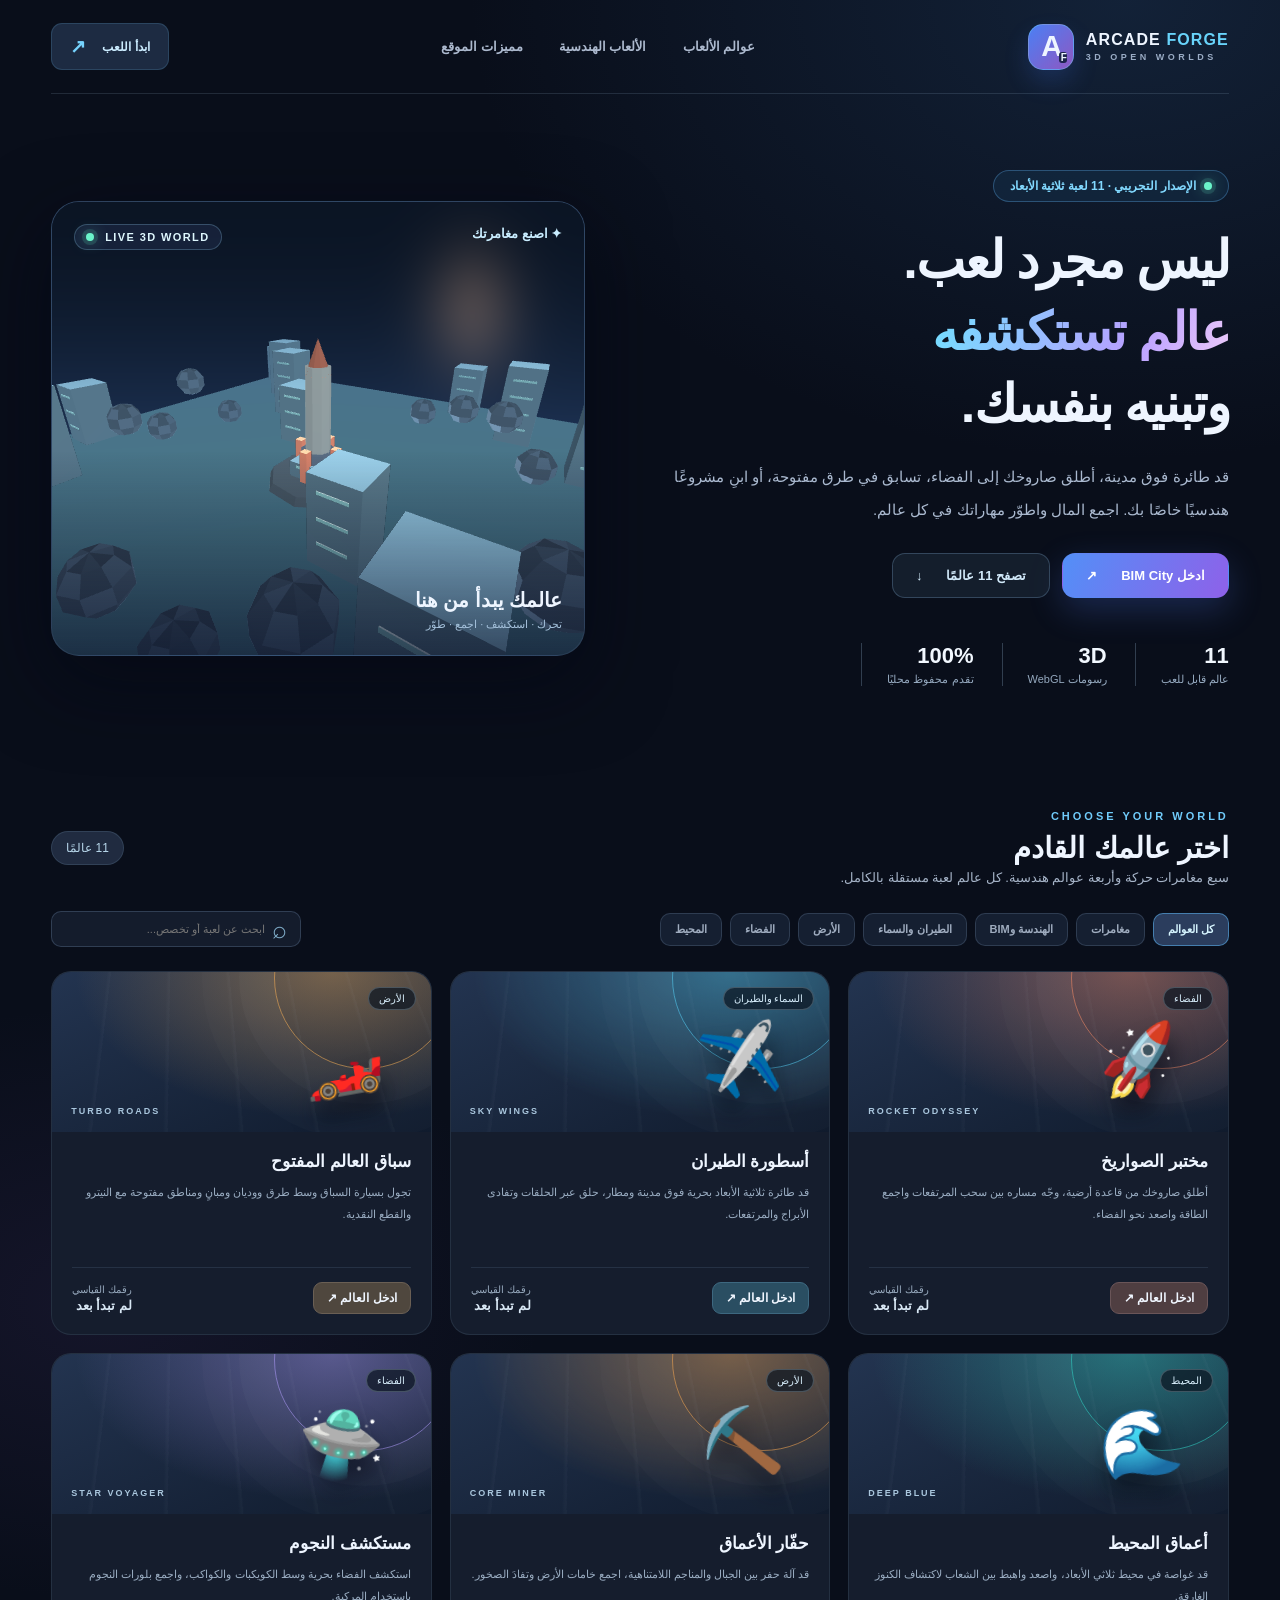
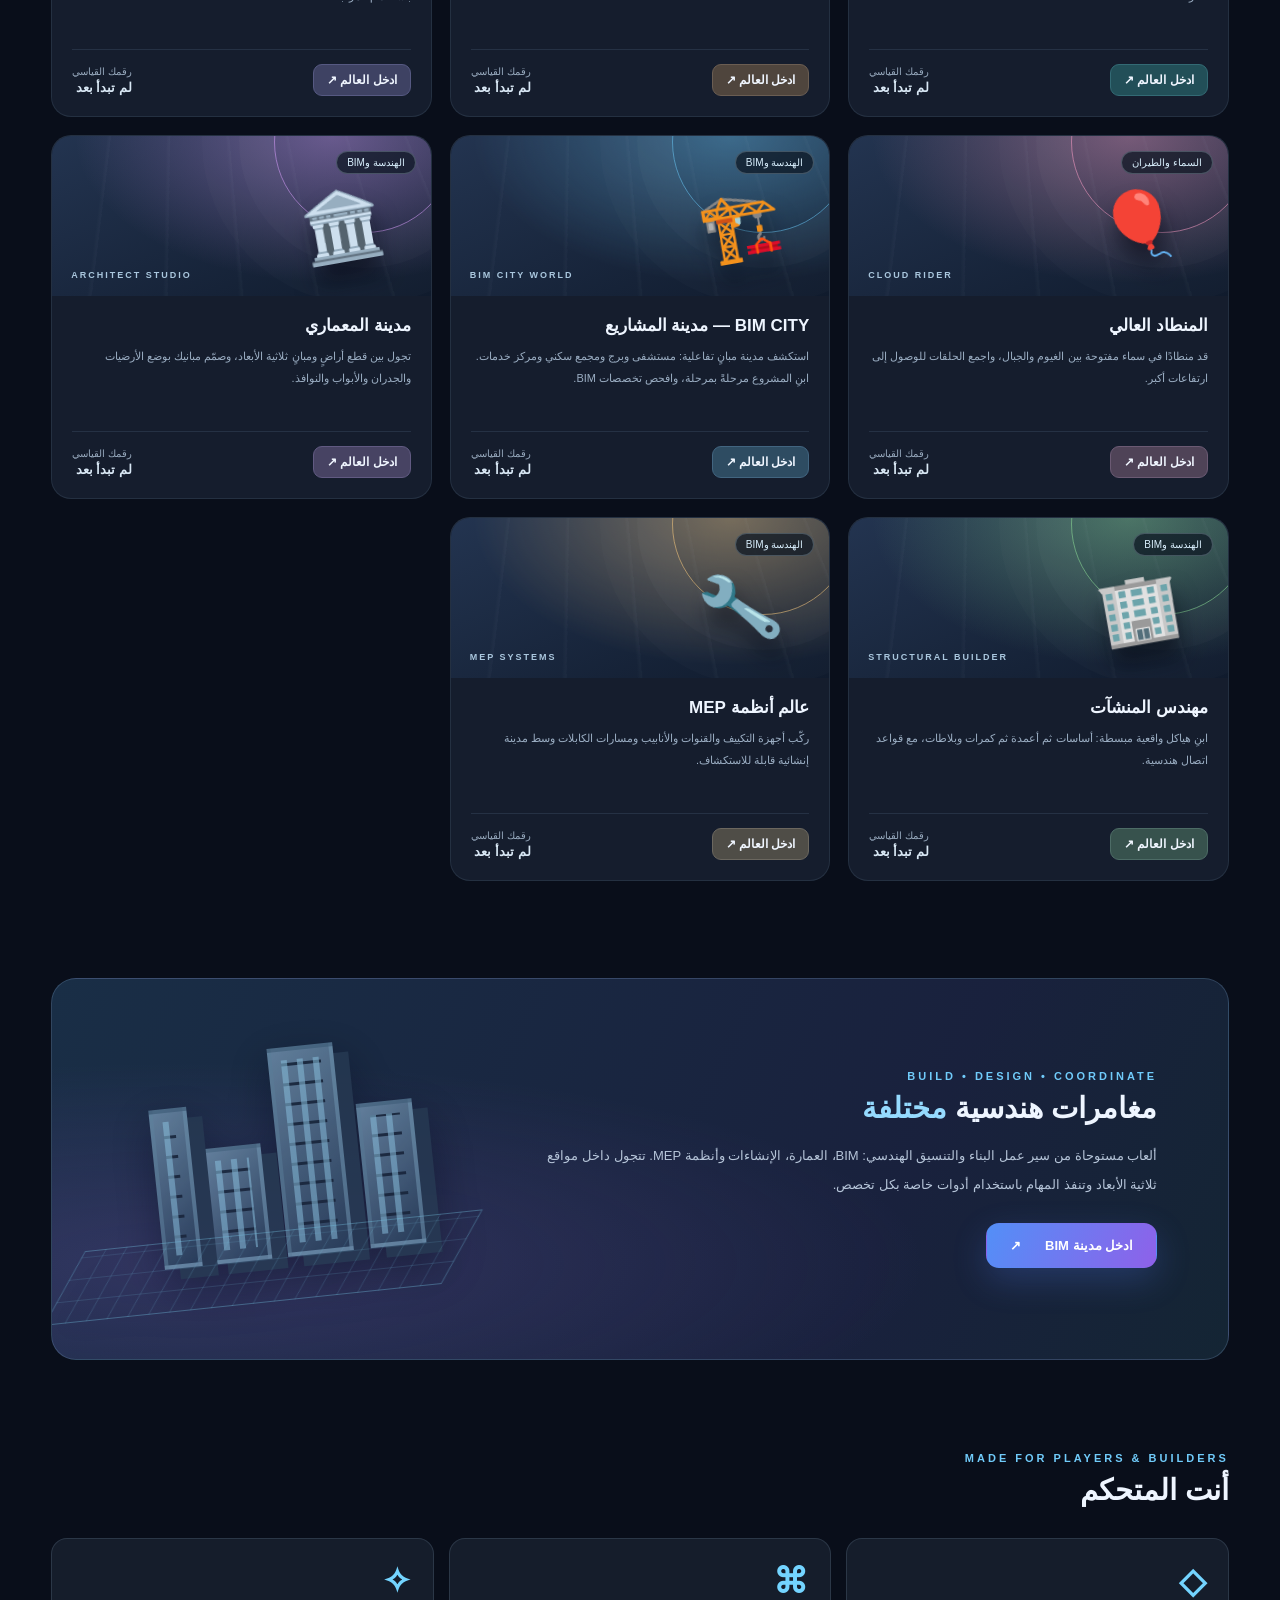
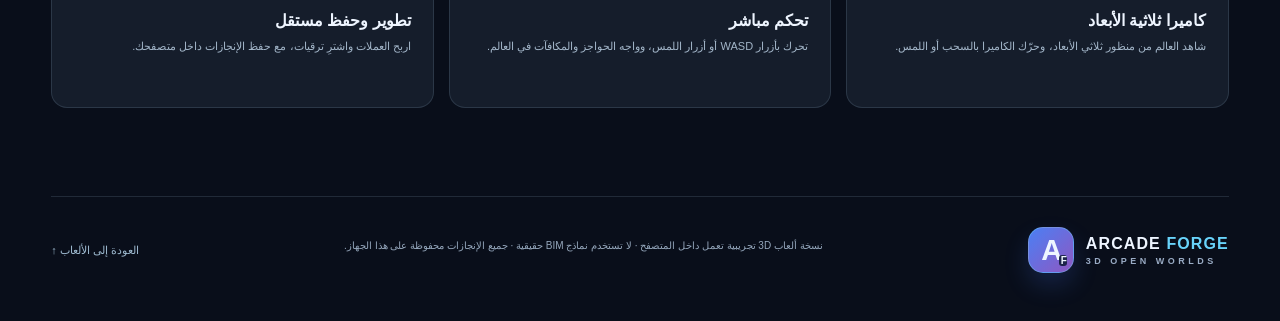
==== commit a87bed59: "feat: route BIM world to new playable city and highlight it on homepage" ====
--- a/arcade-forge-3d/index.html
+++ b/arcade-forge-3d/index.html
@@ -3,7 +3,19 @@
 const home='H4sIAAAAAAAC/8W9a5MbR5Ig+J2/Irs4agDFRDKfyMwqonQUWZS4Q4kakmq1jEZT57MAEQVACaAeLJXZ6M3h9c1s2+3ZnN2M2dqObJqPoZrNltQazcf7FcWv/Qduf8K5e0RkRj4AFnvbdltNVGa8w93DX+EReeFn8SSaH04TZTDfHW1dwF9lFIx3+mtBtqbEw6y/ls1Ha5CTBPHWhd1kHijRIMhmyby/[base64]/Icn3508efE5NPTwxaci8dGLryDjv1ELL76Gl2cn30GDb1x9W4GxDIbzJJovskS5Oc8W7Ont7Xc1mMp8OB8lW5XxKp+sGjD8+RRGcP/kW3y9cJ41cWE2P4Q/G9lkMj/[base64]/om7vDcXeQDHcG8w1D11/bxOF002B3ODrc2AuyNhtgh3XOUxBCnWNqJwyiuzvZZDGOeV64AzmL+XwyBmqfLuZHNL/heABTmPOco2iRzaC16WQIdJodB0fYYjdOokkWIAVvjCfjhHdZrqoGR939JLw7nHfnwbQ7gIGPcPBskWzMMwDXNMgAA7zCRjqJFrPu3nA2DEeJGlTeaYzltKPJYj4ajpMNc3qgzCajYayc9awkBuzynO4kTYERbNjTA9FLPJwFUDcWUxtP5t1gNJrsJ/HmZBpEw/nhhmY7x7cHwzhOxneOoMJ0FBzSTH823EUuEMCgB4Y6MNWBpU45irrzyXRDP052CZBdIm6olO0Go+ONjVkyggUFEJMRcdbpBUkSO87xGQ3IKZHzsiBGBrSDfwFI7WQ0Gk5nieLrOsy2Z+FvMFc87zVFf009a5q20XN7pioBVnGt1zrqsoYcB5uwXNHQa/AMDdk9y+yFVrkhT4eG+Oo81mbAHLqzATQEUz9gHHPD6OHANjm5Bov5ZHMaxDHSta5Eo2B32ja86YFq7+2rPcBHh7eDbPtIom0f8jYFzNNRcrAZAN2Mu1B2d7aBKzbJNneC6YYFrW1+tJjNh+lhl/PRDRgw8PAwme8nyXgzX1CA+d0NI6cStgDYcodxhDDT+Og0fRomDS5jqNwYzbNNLA7AyIbju4B91lZ3COPJG9zJhvEmPMHASg1OJwAAbCZLRrCY9pJNBkm7B51waNAzm4Y0/rO9OPbSoGeJGSJuF7MNw8HSBQ3hEgiyAvWG5cTJDuA4dNPUVs96ieNFZodYCXCfUayYPnRyMQOC2RwlcxhlFyGKSOyaNBKcaxBP9gGpCAzFBHQpQDRuL7UsQ56/AjXHR/[base64]/wIjbA2zHWDablJc3/oC03YWUOemBi90xDFrTnTRTjDRbxlDc1/KZu0ieQCbI/[base64]/cKtu9ViL0XpHYU1Ib/Wpkh43/Ejllx01YxBYWCSAqMzQrEiElJWN6aipUeBMAzSksKeZNMaqZmInsSGgBRqmBXnK2bvZyGApKZs9PLWZKsyHY3GO+dZkNo/LAbzseqtjOYzOb42EgCVV7Dm17SG8qwKruxmkhDIsGCYSHETauM+ip3xUVKlZkspMcUVENFM2dqOhzBSPCxNMfV64wJcsfy0tRFQd4zEl/o/iS4GmS1RcThOG6S+lZU6kww/RysnOvnI2VjRu72QbtrIQthw94ISWqPk9msDWITtKkCMxyknJ7spOd7jheIFRTriZd65UWWmoEV+ianmNxmOB3RmF5BfigtbSenvaKlLWJhpeaIzgqljjFvgd/uKEmB0p2CQihBYhdO7Bqe60a1rhRUMMc7R7kCQny1WQEp65RkZNEsNwi6AmSpmXpM+FY6Ir1Doj9D0iKcwA/TElxysIAdtQhGR3VFFHGfgk20wYwgWR7ZjlNbLWaFX1VNjmiYRaMErQzbBzOjh/ZKYPuuqQJfNW0rUnoOpBkGvPkKWredMvkiGwEjBMlXt3TXsH19cwjwZzYoe0oaWLkXR14aW35pvkoUjPeCWYNqOhyjsahzPZysbNniLit288kiGnCutgFE1T0s9bIRpHNSmxgHarU2l/e3YqXLVpiDQNJDwzbD0OtscqO8m+xB5ozsU7CpYEEkXRItDRNE9CMVbjKqxqd73eE4Tg42rHxdJqmbxuV1GZmebQdxE4TDyEkM22sSrYJFIvKIJCuWE64LDxVzY8W6OIWwMGhCFQ2+oHIkZmijARzF3JnpgQApV8IFc0RQsxtYulA+ffI5lPl/pR0mD4+EWKwZuc1MCKfXW9IWGDpFj5KuVim1ijcEdqTHwfEZbcZ9EwJj5F3QFQ/XNXddyWYIdcbrkAEPhP4yTK1W/3PDoUl9ED3dHUZ3pZ7YMsztkihMA8mSXUFUVaOrRpk1/[base64]/GodAlkyTYN62VAADtNTWVSPNOp2ckll73SjI4gat7BQCo6q4NdBvBOqqY/lVFa6GPseIzXiZ1eLMVJnmRIpQ2ehdwrUuTWylZdFDhliiZraXsjs8aA/HyizbCVXmvcWm+BZOh9RHCd1V7RHtHodpj6buGY4Pyjqrn82PBG31aIG+VBU+hYse9FzXJrf8qQZv6+XBlzzvMLOOWjP/HGb+mRY6JUBx1o3QjDvFpDbCBECbvLL2yeiTzJ5Klx71KI2sNEo0tdSzwP+DNNV7iu2WX0nMFQifJtlsinS7l7QtXFUdJZvMgQB+CcIRuukotO0K9qTdKfZkPEea3ymU6xrpnwoZTp2Sqj4XQTBojwhTgZ6ZEtkltoV6Utdzqj5z/M8ih0xK/9MdlSW6ppRo85kmu5OPhitd6L1ejUWyUSDMaRAOeaWYrR5nkykfS1vnflamKJ3VDb1n6F4o44khpd0lp14n15aN5UyhtswVeSLNS94r8N+mjvjkI0jYmWSHS8wY8kaxudKjGJ1Z4mJ6DCalFYYNjDCM417i2HaT5VLZoxDyABFHCUKw+kmK/mAa7/4kG8VHTXTIdp96wuwij3Ix3NwM8k/pHaior6ak/wWRGyd8PLTrm0sybNzU+c9pJAmmbhhSW8rAktVOyV+M9OvXzSO57vRIKks6W7HJEUdmVQCXvIwlbzgJSWqX7U8IfZZIQpJyTs/3LECucONQ/mm2Fl+uclbcTLjVWRqSElSUbGkHIdXTHpiKEomeiiuZFrpHQrNnOZ0/k7GZ6IO3DCtxjE7ZbW2tdlsXmBTT4xL8VSdB7gs+Cd5ihoEEsfA4+27gh3Fl8ZVK1jb3xEL0Eje1X2bFFQ4Hq2kvrrrRBsrb/PBIakXs2wq3Rr6chAWkh1EEqkXdDnyZMvdn0aFVYk3ImyQDs/ea6jqFMlXe3/B6getUXTYktvgq9cn875nlrSiLpNyfpxAZ5muKiwTgWo4eRLZX0h8cvUnL4U5uwzcTu0d/DStWXAx3MGzTsexOE6y34uHeRjrMZvNuNBiOmhTpgvlWdi+Om214ZpjkDtU4SJPGksvs8tCJ7Nhr2jshaBts588klxXAe9hFjadh3IVCTWqT0ERMjOFokNs9EtuSAtWoB7ANIpOpx4Abw3N1AOxuN1wMVwk0Ck1go3F6L4k7sNm2YC/2osAHvdUDNhTktGkXtOmafhA6ZFzmWhONj2kpwDt8x8wH9wpqrl/xUC9VdH02VD+J4zT0UVzB5MoqOd/r66jLW9Er2jJKPVKKyd/t0QvBXMKPn89LC40jpto4BZYNtp+RFzF5EVfaNzR1P0dKr1cqbvHizM4RbRoFEnt6qbzNy5OZvlkykjgJMnsV7VwG1OWkYhXKsVU0YMs0XCHh2d1kv92lcJXO6fDWAHGELzCcMDZT3XK4+mOsRpz/Ku00MFdWqtc71lLoYZEls1fyC6A7gHkDCNmiDQVsnmE0Sur+qFIoU92AD0thg64sMcx6FI3RkzplQUzCvWrFNndx01YW2TAkQaVBlhXEwptLchzgWJ7S9Gil0idUWhOYp5drmsc8LOV/0HPYqDSWQUk7ijK8uE/cJrLnwTGlOUiagG8HPTA6JOlCtF6O0/DzZoJle3dJGMR6UyDSmfPryptgaikAg8lirqyfP6MhPI6K/ap4b7BKVrPYZI9bbCyar1z5NJukL3OXHNOoxB6BWOv57r6ImzvVPk8JG7AqXxLsxhm5oRue6dLfwIw7S2MCUTh5QWz5hZ0Lggbb7/JY2D/fZeroPcsNQf5WA5iscJWXeJl23hiYVgy0HLDlwbxSl+OhIdKxEbFycWkHie2sLA0RPMVGihhUHHqxXeolrPKOmg1ChLo7iRPU6/KoWx72MZuTWwjDTk+DJ08CM4piw1wSHST72h2753i9pNDqwPq3qr6Cl8ecWbHbc8FQL62N7mR6ytAYZhPRjjpFWXBp7Bay1HLrnH1JqJPper7llkOdQEHRbTe0xTzRtJJ5v+EXvH8nyIKdpDsKFuNocHSqPl07jFLLdfPm/apJXA9bZUsZEBC5sJTNxHJ6XuclRmt5s4UkW36Kg7ZA6syL+TxkkamvYqG1cXqc5fiWYyfqWdvoGW7YOT67zDX058cbiM3+DKRZdw8IBVfiih4aYgVWzeSs3jMs07SDkiZklH2jSs/GeAQqGVp1+40zYN0HBhz19JVNeRTawEuC9UEQQ/kcLo1jIA8U11H1PKRBX+XiISZxmk1Fh7YCmsIrwLKadcEaTEaqFk2AuGcqmGyzGe7OoqNChSWx2MHdVnoZAVnxR2Kj3cEw34MtOSP9GP2+RtV5GZpR5FdCuUj9dPluhm/[base64]/sN26JVY014Q3GfqSPtKECJDJMO60dFztbM9JvCBimck4yXYOy9lRFKY9lh1OJrNSpMbZ0MVzAlUugqxsifAnzlFI/IKHmOSsMe2/BA/JhXeFfHqr7BwclFS18UyQ8G24YRjFFUZTlzVSW4yDLDnfZOtLJVx+iLRyUkRS8d00krraqp6CkSg6MID3OMeyQpPDxyytA38FA7PjXmJuNkZi1VS2Yw17YQ6pyhZkbuUmOp7DirLJDDSl4TKlEffviWzwoWE/ut2FDBV/[base64]/A5AWDN0rtTr7dDYZ9AWWjJ4OAd0yvwHWyxeoTL7yjwOv56AMI417Yiwos1GWK7VqR6yY5j0ttDEdqCgSxfNBiMSaMtzVLAP8xAUX21/mmb8WJ2+TSiHwnSEpHW0LkRoNkNC3Ivcy2S4ZeaqSWHrtSHIcTRxXZa9ciUXp1paO2W32szSeTUZOtt8KDueT4VDVClloWVCxDSjcdi9mtVUj5IWAt6YXSxn2c9squGrM+rWanmuxoKo1GY6ftk7hyBMmzUjexy84uy4HhRHkUM25zpB62ht6WFayKhfJUgpA416K4L/negFdQKgnIyThuFjnlYQkW0mB4191Fm4sZGiwEGe4AqqEnQDeE4UeVo49mYvtBsMTLYKKXQegRdECp6SydOD3kFZvGTgMjk/DuVWPnelx1R75mgJ7nRUvgscFYSvmmBcf3ol6cYxYo7rSuCLvRHyI1VPdr8Gq18fF3xqyE68QptmCdBi/0axXzzTY8pFcpTNpnPYHgX3rk5zRaj0Hb0aXF4Vu27SexzM5LsknaQ6yE1qWp6dfWqfnSA7JFaIbecIDR1nmoYmh4vVjSNpYEJNozlZehl0YvaD2+pxD6aFDYuA+g+qQaEYy1ncmkxliC1I+9yrkJx7CjJBS1ZgPQE8SIjeVY0DvHZ7hbXdV2FsM4WYJUNz/HpQu+o8vOFJfG3dvblyI3KztQOt6tkxSBQIyRyZvZoOtbjtm88k2KL8q3kx2+K86IIrc+GTNq0uC6ICde6ywPJi3FgHhs85Utf1uPjSAIxPaDNpkmYw4sej5q7A/9yiQH2Z0jf4GzJ2THF03WdsoKY35F0KZnovOp1E7p1BAdZ+EGnM0cPWzaW1M+5/I2tBwPatP+cWlj/VhbTFGrQtcDMIxycIIwh6VQOBYWxeucWtGVXQhl49lo3hQyfTOIHafxGHbpJKKl27YkbixgSXWTmQ+X7YTiFT/t/N6fTvn8jGc7PaNyfsa1Ywu3TAWgwO6snkoRnucoDtKgFJfVrISJpvCI/dGpo29ZmJ8Ef3YRQ3hUPVFVyl7hGgsMJIiiPOjgUVI5UGTruOBLaPDKhzmrp+wYhRfecN8LGy0OvlmIQQ9/AZebX3M1CKSEQVI+8WzRQo2D8Q6e3x6O78pTllWh/[base64]/wKApAjSAWhLCFKvHlJzNnmu1govokcnfIWtr6UHvkdShi/[base64]/RjmUvFhysplfTNGbLjonBU5pQ0S2bOAIFTp9tDOMhc3A1V9r6OkjhoNa6WyKVE6QS45soVbrr4/s7evdGnLpFP2T8ur1KtaDs1yXdpURtmhsu2xBmEugQZPSKk225dj4TzNuJIiw7lcb4iT7hmlgGefY8Zle/BFYLJ8z45fySxv9TO8NMb2LhXDoDWSm2NJqG6hFhWhuUW2V9mz8MpXKDBZXg+/WhVFTpGyeYiYFAhbj7WyDDY4OUa1AqwaBZZKN0GvpC4SWyuklTh07Vaj7GTyE3j0y0zUrkft+i8LgvNqBWoqAInNWkCaqa/[base64]/vhmMQUVoyIDB4OGo7UKTVEh1UujqeAUk4nyQKCirRqD5zubob5+kyl4ywAN2CoOqRgeq6CQkcGMsrCyHN/X3bjZJE4JQMFIkNRb7mDI1XQHJcZfEHLUu67qT8ehQXDivnpVybgFhg5wp8shjtQuEdHWcTl52R325kzlrq8H9XNg4p9gHWXWKphrcrIelHabSxYF2mCa66y2757m+0WxLG81RLwlT82XXZzXOvxx3UzoNY/th6NfP/ITSURW/tr3t1q/[base64]/[base64]/prJOA0/OTWmihGjq41JciGQZfOi/XX6KtpP7z49OTbk8fsu2vPT3774gF+NQ0SKt9Dg9ZxHqXmaBdrbesi5WxdgTnhX/GH/YZbF29cunh5W7mQ7G5duX7jze0L5+HpwvkQSiDVbVmXlevvbr+jvH/9xrXLN6E2peaNBVsX0IXN+4VHaZ7sHPJsbevkJ/YRuBdf8g/IiS/GUf28uIQoqFMqWPls3Mnjck1xycfa1osv4b8HJ3+ASk8U/km4+y8+O/mJKpyHAWI1gUq+gblWGzB0CT19w1rAMTxSGMT+9NU/ynM/z7AN5LAbDBGq3PTKO8gmABCJVPIduwrG+AdGKqn51zvWBMQZAP/15AcY3kP87h2+Pjl5evIcZv3oxQPl//0RzCKFjRkJJ/92n6Ci/Ot9Yh4DYwsmCYSlvPgSG6Lv+mF17UKYcUIRn9dToC/+cb8Xn774WjQB5QDDT/Ajfy8evPhaoYdPAVOfawAiY+vCdAtw8Ew5+RE6/i108ViB6oAX7PIZVPnq5PHJr/GTfj9CL58pMD2YHDT5uxefKyf/Cml/x1Dx6ckf8SuCWBYHAmjCNj7FLxP+CBU+kz79x1t8cV+hYl+9+M/Y2ffU7E/sM4E5PbHPHP4OCv7AHh/ByLHeU6jyE6cj/KWvGcIg77/4DQAfOvsaB4rEBgOlcbz4HEoJcMHsp3X0czGwJlGi9GkMQYyvoxuhD1xpnMgE+YiQ+CPgC7p98VUzWebt5h/HqJP4E8ZckFpKH08UDf6fJTqHOdQnUmzyrgmGwrSzLcNAFkqPnI/kFASEgPj4QhErq8pTSg1Zl2sNPQeM3Ud0wAp/PwnfvLayAfQL1pp4gtSIY/ny5FskxJN/Z49fMFKocTmafTMM2B42zJ995UEZxizjEr2WWTqtr+/40FesTCTun2Cef1SKdVdih8gOWH+lAUkfY6gwkvzbPwUjuXb1F9v4JU1i7Esmx2OelOonCta2/vTPv1VouXwF6wNm9B8wwC9hyLAOXqUtpgisoSDKiRAW0gNO7fD2FVumDyWRBND5Fpbx58jrio+NvviUv7M1i898nRbolPB4nrNqYN2CaSPq+PLIIcqyyjy8vA3O8srgLn9BYG3r0lvXr9/cVj64/t4NAW/Oe01c2r+DGUmfMP2cMRxcJ0CkwEBNZKAwz0dlWBMVESSQn94H+nlOFATkVAhcWWhqZe5USAloDqH4GSQ85iwGGoVeXnzBWNj5YooIJQwuH1/CveEcUtJ+8dpWhaeU15EEyfxm/rWGZHZ5PtIG21kUrBJSFfyWbRzMA27l99cC1L3Y7HCl5PMHsqHaTa1Um4jREwVqBGoRMpBfoY2aCiPATxh64+rbr9DW7O4hV4MKbs8/pst4yH97hcZGqF9ypQo5y6uMA21HPhsuf1+ldhLwushgH5z8WNRl5EC8sVg4eZyIECl/+vX/JeiHIkcYAVK5NQW/1Fy8oRcnmuxOR8kcUidpuqaQ4TGYoF8dVWqg7W9P/g3Xx1eSjkRKwhNYhj+c/KBpWoMezqoxRaPGiamgTN04QvTbzyqrA/0Da9WCdO0riGdyrefqICVuoYRQSJ15ilJBUoefkCqF2o80Pnr8loD9QFvN52RCzTutRcOchre98d7Va5eVP/3tvyiXt29effMderx0/fqNy1ffuXhrW+J0FdYlcyaudUAe8EKis8c50+DsT/rMNONWqOM9JOYFyKRmkIciz1JKX5zma+YJvKKq91nFltjAb1Cjqsj4xpek0D0WCf8Kxb4nlZOGDEwWEv4dSj2m71MjIkD7BjkDnaJG/jtUbL6kLj9DzXGFkEeNmdTk3wtD5WuEDvFfnCCA4hlL+AbkwH3G7klHJSbNmJ2gWuLSL1cnw+EuKZPP+ECF8k3f4W62cKo8O4+64suEEW5/bZ4tkjIb53d7KqGx1tSOyDVX5lorc+2mXOmO0LVTCf3cfPwLi/230bIGq1p599rFD7Zv3FR+rtBqgUdZAUCSEsYq6jaAWS71lyiehbl7gV/UWR6HfKMmqGr/mNtpA2uLy3USKKutQyiM6w6/4v41cp+HbAEyzYEUsy9pLdzHdbfsE/GwjmihPn/xG6HXlAbAzJnvoMQjYayhXYBLnGse+QxPM9Vf/9/SVAUskc5xTX2PqiCflVAhIeObkz8QR3quvH/x5mU+iiKxGBDNhRbiU7Rxidmy15M/KELhoOl9evIvyC1ycVEyB19tRv/8sDwj1GmR09HX7T9lhgvX3fLJPSRF8NucpRFunjDb9XvUNcEWpj+fQVOQgxMjO5e1mDO+p5DJPSkFbxOGI9n2pelU1tiF88wnwiNXxfTorbyymPfrf5ULi0Y93ULxAMz0sSxmoabsXMHMJ0LECIjk65aZ02B3cKkteDgS4FckV35/8pQYLQDvM5RE1CIaKk9pQfzUBPnCRGV6PbpCYD3+HrvA0k/JBfEHIQBqjiyuDD/D2oUjRZrjn776DWP0PIJV6PpRNpzOt9rpYkzobHeO1hazBLdfhtF8bfMMYGY257EOfeX2maNhvNHKJsD55i11PpyPko0Wk+dAi9xR9QORIELzdy0VL0Ecb7RuXL/019u3lOuXP7h5c/uDlooo32j99//6//wtNAPq3UYrV8xbKnL16UaLVNKWym7632idTSNf74UtFTfNNlrNbiTGstCo+olBg/RgRAHjUU+BQ33NVhNWIifWA9IsGHNiaEYL91OCHF9PhYcINTJo/zFL/wG7AcQjiyj5rjSYxSQYwTAfQeL9k/9glf8DqQZsWKnob188aKmL8XCOgGypPGQEKubTAiAme8lotnG7JVRs5GottQVw/wNZDJR+H2gNaADSiWc/RJ4tOD5pl+i1w1qY8AwnKPyMf8RBwTjuAEoB8DlL5Yz7IS0PEBDKxfOXGRzF1GF6f6u8L9KKtXCTIlLI+fMQdTDoDVCiKQxeX3DDl+PoEUslVec5OmjAiG0dq4zYyDeW0xrg8zvkjsXMcrMpp7Wbf/2B8v7Vd968KcjsT/98///7939YQWh3DyUyc8LYSQNBZlWP5kqHziPCzIMmx6dC3qwfiWv/WiEv1GcKmSbPhZBhMHnCVMZPyS/wd0UXKKee5gJIJtGC1qA5JqiLxqowaqK0fHYSpREtScTznC0UJJ/vmPehTHIn/0bS94kY8FNcFNgio9mvYAQoi+4LGntfIVCwif4EILmJDA+H/yO8AJ0pRDg/0Xr7VKtN6SlZc0To37J1n4tkjVNfifJyegKTraCm74jCPyurPVzEcw9zTla33rvxxnXlxvWLl28W/Osf/n4lZaFBLnOwMLSdgoPlNsUjMmweFkQtxgUDAHLP3d6olzzDkuQkYAoPgPb/oBcyhH6seMeVwrWdo0AQ0WfQbJ73GTX8uKCl3OXGGBYbASf2Z810lE+imY5OwbgQo9gz1yKBNf0oXO+rKIntEjwXdPQpETvI7/Pw8BR3AgRJ5WwQCzIWlbdXkMhsEcoMh8xFYVFy/0ZOFZe3t99V3rj23nZBE79+sILVJIFED5YXB1FcZjX/wbnrY77TwDt8mfKdy6L7pMk/whpctGHp74VVjfz4c5jw94Uc+hxgcB+UWyahSOp8tpwSGOMuHBLPm2khn8YS6SVQKhMC6CufQ19PBaN5hihlOX+Egf1Yl11ELb8tJNf7DH4/EB0gREgpEsiHvAfMgZBLtJwOeKOiwYIY4mw4GhXkgGrab4pNuZw6coK4dP3GtvL21Xe2b+Ti55/+4ZWYRBzETq9MFP/CfLaouT8v4fUpE9GFYfIV01bEniY6Yp6QMvA1V4IKbeZ3lCvxbNyLkITP33N1DhQr4P8SPUgEJPf4lFjIM0R5E0XkkFsiZWhyAsVcy8oxjpTA+AMTRfflOhIjYFs+DP1PmMxctfoFRFGreC5LCTyoOhsMp7KSW2xBMEZE3PvLQu24dfGG8ovrH1x8s0D9f/+v//Tvp1dwQwcvrMzFw8Nqj1y3LOkZXECwdQxGI5R/lOutLJEQ9kiwCY58ppY+L3bQ+XQaHFNc4aBGHi8jA86BqedcsV1CCkVrlbIlTiGrqI+I9/0BDaiXUAhQ1KfAUqhlbBeLFPRRcIS6utFAHahAIEnhCkMKQfOtoJEQDMzJZFzwBrECf2TaYKFTPCi4w7Xr711Wbly9LNPI398/rW6apoEVlXXToke23U3uCL51UFYFZL6BnBCxzd2mnI1UaKSiln5BJPMDU1mElSnpcERK3xBiS9ziC7mU0IxzjxBIpSVEIua1TJugkA9m7qAYgdevChn2B2YGIe7ukyOXBdeQhvItCRdSnx/T3ho3Vx+vUE6JFn5HCX8sBAotQ1RWnlI+eg/KAqXSgUQ8w92ccNBb8Ke//S+ytVB2ZufkgyVzr/t1iYT+4R8lESO5+HM6KqXl9NRLoiD1agop1zxYTI2Su8d/y1IFRVEoxx+ROf1EQuAHdFh9RX5x4QOhcs/EYnhCRPKcVjxnUBj49INSdd1LhMpd32U7J3eeKIU/vQIwTlFfkZb7uExXfFcARyjzHBIBuTRiO64Ve+dLMlm56vKM/ADVjpEacYI/ca6NtpAko9D5SJKZwxqg+DcKvT4i5H8hKmE3KK+3eXHcRAAS+j1GrJTAVgMqJKAa/Uyo9hwhBe3hPtpwnkQlF45MeThPtkcisa6LNy69dfXW9qVbys1b712+el0ivn/6s4gvjgJTEneFNUTYF+bJN7R6/siNnNziWWGHMy72A8z7N7lbmEKW0BEMOX8UvE34hgpxiTpMeRP2G6pCqvN9Dk9Gt78vyPEJdfaAdwYl/q4S/1ISqII2adX8gCpPE21WUPBSIn0OY3ggFhrfFMN0aVeJyVQuM4kqBQXx4QsirRJkpY1iy41oUwIon5GmvAR0jHU+IY8GgRynSdLrM+6FhRdZGcsWEZOKOb3mgMql7vdo+0va2I33LoHJfvGa2I2R6PVfXp1YfTux/VjSzXiw2ddkjn8uVHDgl0wvQ6r7DlnPBtMuH9I/CgiivT5E7jPmT/oSXV/5ful9ruz8KPvsSe49ZB43TP6BKf1y1IdEjd9Dew9Y/gPmVZM4+OnIr1zjpeTHNkMF+eXbqWUuSaYfeSXLBFgE7OUOSEaWKIEf0FYwjOvLApDKn776z2wTGHQ5euEAfMxyBAAfa0rJKfk3nGRzCs6JloRXQXC7SaH4F26h0qZwTmjwrNz84Oat7bclt9B/efjqFJamse5ZOYUBaMFcwv0y8v7/oRA1iNwHqHRzNw5bVwUP+4Ym9IiB7n5JNRdbcxxET4T9IPN/CfNIyJyR4WPOyoQzQCY6HO8Dtr8nwMSRSxzxdGTHAPtyaivpe4L4MKdJMNbYHR8qyXFBcQLcF996jzYHoVngQajj0AItgMzjCu7LUQdliFeBTPEDT6GB37CYDnlPqUJ9d/[base64]/JC1ylkKpIZJsMv7FiNGEI6CkPcD/IJ6YNou7h+KRYoQGCxY5WdoMCuCdnAGMDiW9Q0ZD/dpXtPhlIFVrFxFJiYoMM+CQ+j4zPHmmTPnzyu3huNDZZKm9NEPCpXlR4U3FIzWUKZJxg4L7+EZAlWhWF5ViZPpfKDMEyAbvH4jnexo2No1zGWHYPJG00m2jwe0swRvKkwyZX8IVaeDw9kwArQcdvE48jBLYtY2nrTCJoP57mQ2HQCfixQwYzVOpL/YvnGr/6tgPs+G4WKeKHtJZCnBu5PZZjXtnUlWS7s0GW0CJ6GjebvB3FYWv3g3T6Aii0vB7uZekB3iOChlDyuVU6Dp3aCa+Ithsp8n0VF3Ze/KZKea9BZBZ3NvMowV3Pxud452Rh++yw9F9mFA69Ce3cY5qYbW2cT++zRy3m+fpkb99XG4XZo+9tUfAe7mgzblQU3WVx/ztcPN41+JlX7lxsU3+7+aZkk0xOPhCgZpT9kAK9CARi/hmaI8mc0C02/Sl8vq6dvj+H82AKn+uD+mVof3kjbvAECAObNFKQ+S2prtqZpnqppldHip5DCRSzEQsj7jPl4gFk/m7bEKjXVUXRNZQJoXd0M8ytjHb81rtqVqrquy+9nG2uG65pzTHKiAuMwrTdL5G5PFOEr6mmGuY+NdKEvN0ljoHFcfAbfeLno4V9Q719Z69nrcWafZGJruQvu6oWp+Pp+BNBsY9DmYn+h/[base64]//cGHDTzMVIJffiCvB1PZe+8XZSJ/7xd9KMQIalPmGYxf/PID6Kqht+pix0OAi12x3Gtdltf/zbuHtybTeuK1yX516ZPjqjRijqH+bBfk5WA2T6ZtQoQK/[base64]/5nup60JXVgRHalut4mmM7Vs5uYN30CfyaD0VhbBJGNAM4YY+jZJ1jUQYVrGMPZ7uOzTRTeYXqsp2wj0jbOhqm7YsZKBzacEZ/sXCnkyWgVY0Rr3ixFxAIPGlZQnHY7dZZUFJanU2oOtCYPAOF1eoM+rc1TRvc0XaDafugv3Vw7qCjfTQBMGFp3uTtKd4zd3U8h7qz0RCa01Wzoxq9znnTcdRarqnaK3JttZfn3tk8FtOjO1377UhNO/2tSIzn7WA+0Ng9k+wRL5hSD9ZTwImoGcRxvx2oIdS7HYDmfS6EHzW4beCTgU8mPpl3cp18tghLNbp5jW5eo1uqQd9ekuoYd9Yxv4sl1/M669hOF1ukXJU/GZhmsNy8RRQj/QCwicga9Wl2g8MpECcgJABDwhDgD3LknB91cngNY5SObRjOONlXriBJWiYjh9uGqtN/iq4a4oE9KizDuAPQEwFmsjbaTid7akBvKl4poKZB1jliPaZ94zwNE3g6ljsPNDBZzPs0knZnE55hgv30PKtP7w6804MBOW1o7By22jnfpvsKsHGWa9zpdw32aN/pm+uQs45FagWhQV0ABhI2j4tpwJq+e3HeBiGqwpoCa01dTPu3ad53xBzukfgGdhJK5WDVH7B0QnN7MVXvQdphn73eUw/ypVCH9QGSziH+3MMfXT1AajjEn3v4gwkmJpiYYGJCt42V1mEASK1Ynp4NfDbZs3mnA8UOpWKHUrHDcrF7UrF7UrF7cjFEuQSs3cWIqJnDZdKvzQyW6CZIojbSZwRAjy7Ym9G5cx2RliEiIC2DtKPJ7WjdPpchckT+XXi+C/l3IV9kn+sHt+/SEywGTLp751gg85gT9m6yO+kfIZ1jPKryPgZU3hBWDprRVAyNSOiIncXrHM0Hw5nGXvrszyY3v0f8XQNEX8JLGQ7m7dZ+Eu6MWupRMJ4PQZcLZhtolqnBaDoINtJgNEtUEO2zJNtLLmcB2K87byzSNMlY3jGszoZGQViBXYVn7YNRl/VADPdnO6POfID3nm3jldztFjMIcb+PjrKS0/VbvsFTBJgWoa0abpz+9OI37NgB3/MUJ9OLI5nsXAbbLPqSzPRnzGfb2STwACh2RhwseHFKkvXb6BBTZ1nU4YxoBkW0KEuCeXKTilAJVMM0VuXmZJEBE59RJUzGYz/DkSg9EzNGyLC0d4Ms2E3mmKlC+qXrb7979dr2hzdvXbz13s1OCTJyNbz26tpkB1rMF9/smCTbtBjju9lkB1pv00hA9QuiAR/IVGXjxTZRM9z+5Yc337p4efuGim+d1RVQuXt7+51bogq+syr4TQHR6VSeK08sJjvFyV67+s5fr5gprySmOmV9LGaJ1AWhbtqfsoegjzf9bLDqF0nXvTaJ6Ho06LGFNmmrowIvW14EjDgoAsrB8iKgh7RA0lCPi/7R3pQXfY/ppnJZsKyxtWB3RRGwpqFMOtlZUUbYDFCQXUi+sijZLFAU2MLqgmDk5DMJF2lBOWw9tzl8gyzr377DntFiBakB2pl9B9GRjPFzIoixy9vv3nrrw1vbN28RnshbcwUYKuZd2/[base64]/kxLYDy1wVG8j1ShS2yQUrl2/wVHz4RtXb32Sr7Yija059nGfhtUocc0KdbFsBhIr3WtLaNTQ+mXGxp4wNsDC0Hx1b93QXO+cpjudzqoG0HTOG9hb12y3VNxIS6UJSWo7Ak3tgqa7P/95BHraBc0wO68bG/qrkjfjTL9IMtA/GP0xUpZ7FGRKFfakou+yWwAbC6sm0v6Va9cv3lKZNgTIZvAHbYg6meHobt24evGdN69t34R8S8bPK4xpKXutInRa5tVIvWw+wOvHasR1QMjVpovZAMlsqsLPGH+iDpWH4QTjHegNNF81UiWyH8v6P1oHoRrAmoKHCB46KC/lhUFd8d4D7H1STgsb0iKehgP5eBHEfBCxGAaVbRzhZjWrqIWNhZOD9oF6qN5T99WByFEPg/2+Xl/T6mC/v3/eVAdxP8Y/g/4A/sDsiPijyawNFWHmQ5aADhNMYIoX2JvxgRofqvE9NIMPzsUH69HkXHxvfTZUD89Bxr0uJM2GmBRN7nAGcrE/[base64]/FayJe6S3NC9PrNAnuwiyBQgfqvfL8QjVRU4kUOvXFhrWhXIF5u1YoZIWSnGbynITlpDLmzVr9lJUKpE4E+qPDEd5alnGQo7gJJ3MAPAP7LNlBg3PW94UlXxLgwhYfgi0+vCAKbw7RZMf0oD9cN9cJH+9ePS/yAbjt4Tmj05DFV3RgICHBQNZz5AK7POwiL7lXpCOOgw5QYr14uKR4CMUDE4vDVMutn2PF8/S89XrxcElxaF1GvwEjg+rQobRyz+HmkdRxDVuMkrBxHCrWl5DbWLrLS0Nv0GfeVQ/J7RixTFuyYpVnArd9AzSsfq9BMRN4/Qjw+tGF+eZHBUK7AmXmOf60/tH5OaC0IaP9EWD5/LxKJgV9LMr0oe7VCUOd9tsDdcSWb1YAbtApnkeIjqxAw6ADiGkoi3mjEoqmsAAXsILhzx7+CcUfSJRWJODMK5qAMZ/7aN3uEHRJQiagRDDgHgCjA1yYAspi2QTEIAhJ8MQL3YEJ5/5C1Ag66FKkfoJw1t4D5a2zpfnm68zjemeDexvVhaxO7EElqLlfSesIoTrro/NBnQMIgxioEv5N1QXplEl/K1mfrWdYvUiYU8LUAC4HBMoMFng3+Tt/tfJXfLOLwvD6Masbirofm/ydv1r5K77ZRWFDFlpTAzqFutBcSVNhmSYMAVrC/HqmBSOChjG/nmnD3LBNyG/MtLDbaUOfWMekPvOaiH5QSqPq2hJ809T/JzHOOldAYoM1IzGt9YyksMSu1rNymaBWJqAyEWck2WK8D9r2AUyV7/IYts51S6YnajpQtmq6qgbchZVRW2ct19btUHgKqWTXsDQLSmFxzXSoYl4+dVMnjkrlz52qfOEdZvyI7cSxcucNr7N590J/SQbAXp6H4QAY7q77qg7mGnZmayb25KRGHLQY5jGcr4L54GA467futYTeb5gVZI/LWBa80jw/ztErp6H6QksX2+1jy6/LCJsTwgp00fs94BQH9dRyrTvc2QmqDEi/j/FvKOCN/EwYOB+rmlhERAJoosmbIBPkMEfHgswlaz53d8E/6iylJYAVtHSy88knrbOBG+mx0xKugHQCEoDn733ySc/PYQEo0kEUVLeSag6C83UHAdEMazTIPvnENHW9A4y3tp0j29XQazY8sIUxvtD2ptxSxY2NKUiJRqN9AT3vUphFcy7MWk2b7PeFRl5JVcCGHJCvv27oenPpZBznZbfH8euvW5YugMi8UvUNF2G/nsoNEL7cxcWy0JK//ME7F9/O3VhlcrcKch9Nov718CNAn7YXjBbJjA+pc3t4Z5W/AeotdS9AnmpVvQlWTx2ugx58vNKjwMbPd6vP+/k2QCWdLfQE7x1uCyKPp1k/9+bEyd4wSt4dHiSjG+gP++QTkGNaz0GRnO8vWybfYWZ8R6bSaIRhQu8j9a5DwyB6B0U982X1WLwMq4i+1dqK+Fm/v//JJ/VlAemD0sYWK97f36yX7Q+Q/YsdtEEwG/RJBszBJuM7O+PC7DoA2Luace7eumUYmntuvu4bmi/HOOTbnTKTHhebzxQL1ActhhluOTSCYpc+pDV4Bv7HqvwVxc3Gk2iB8hC9lNsjupj6jcOrcXsY4yZCFs/6f9Vu0QO6NOl2OUxhTy2mMfEL7loYfSrtYrMPL7Z3AGbZIaeDWf8/3bz+jkYxCEiKwejmfEJfkof+r86T3TYevMEPZKd4n3PXirt7Rrd1DgN6O8D/jo6LKAhku7P56232V5tP0L06Sm7OSci0knH3vZutzrmWgtUxsLqz0RI39+ZXyOI5/eMomEeDI97skjLH8sTQALyEQGmzhfpxnwGELVPUKnbbHRrRPhaEuTJI4Yff+yJUGYGGwcptDr8+g+Ann+xodJlfv88yMIGC4vOUzs9//qu/OoJiGH1/rOAjBdqzR4yNP/5VuXdtOI5GC8hpfwxEgAjM761swUCTA7ZrOp73cYh8KQPo5LsrW1iPruODKvyus5/9TCq/SXQCXY2T7K1bb19jbaGWDLP8lbjjSb4IkL7ps6bQFeP9tW6XfbyRBfvjVNjjcfmOJPGFx8o1SZQMmEx2Jtnh2hbBh4GxdJbg9VbTZZStjaPZ3UN+qCI/GHq/fnnKOOaFvmEx3szL35KPHrdwnWy0SjchHN/mOLxzLN/ZVBo7fYuVDRyPSCwvSFcasYIM7UtvFc2/erlGl2YVNCMuyMrppXo9s/RJTOkec3Z1Ho0wPpauzytdDULX5gUN42YMAarhdVvF5a50uOy7Fw8uhDCcnGkc07VVDdcO57ds/aoIjDo+w9cf2GrbeDr4GlBeAmTYbtFNmS1VWrOdzZzpfbxIssObySjB2IWLo1G7dVu6svMO0Dmwoe0gGrTD/laoTWARDaO7FORzxFdtqGGNWTLnK/rPaXzY3xpqBCkcN6zcHTRJWnhsegj0G9KOu8Rzjivvm2cKDsv0mFKQRhvWbXERc4vbuaQ/gcZxRskZW4r7iu3dWeco04QA38z4rlDrrOGakR3nuue8vztb13RdN03cZc005hnlAU0u+weWjOUEPUeyNHYO+l17c+fgggM/UvzKzj1Kv4fp91AFEi3ugHz01a6m99Sde/hoeJrHfiDv3M69zmvm69BR0LNco4VXhhiO6aQs2ANrW1Bm3e285gAwuU900O+dozxqYB3bcDrrPZgtWjOsR3QS8Q51dYA/rbM9ywsCs2Q3OWAiDcAa6jsdufZdVvecoxlqTwX1hiyk1lk/TNxUbzHbAIAr/IksHgw0b8NS0W5ye17i4yTKZTRXxb1wTyXjKgxjL45rhXq4/6PhP1M1eyoeI00S7LRczmLBaBa0hvfu+LbrV4tgbzbYM/jPglKe7aeR3qoqrXajjXbe5PCUzWUHxtRTZXMZU0wYA1mLqd/DUdSBg+Hl8GuhdWUVlhrRoNlZB5sTa0eB67Zo1788QENSqw8O+rJrSgNjdt0B4/Ve4RnPk3X18LBv6OekCo5md9ZdmJlwEoLlCAbtPYAR4tf1/ShMWjAfh2bBFgsFMcjmpQswtVXZwHStO9ywoiA5W9XvQCdV6/EIwzZaZ+1eL/SilipMnw2gL2babJi2TgwC+M9sflF8rO8KrW1a4Z3jVZlnmDrUTpjuPhkl2n6QAZu1LtON5co0S3DPWVmMg71gOEITZKOlJhpoNTPQ5Ei9kNmNRuJd4x8W6bfwyyKt4zNnjjvAXYDDs+v1gN2DnMJLbue7o60z/z9a4Cu6ftIAAA==';
 const game='H4sIAAAAAAAC/8y9a5cbx5Ug+F2/IlWUBGRVIguZeKOI4hYfkrimRIoPy2pOHTNfqIKJAqAEUC8Q51gPymy1tz0+PTs9O93n9OnWcYumRcuUWpLls59mf8B8LX7VH9j5CXvvjUdGZCZQRbd3dtstViLecePGfcWNG+dfDofB5GgUGbuTvf7mefzX6HuDnc6KF68YYS/urMST/grkRF64eX4vmnhGsOvF42jSWblz+/VSc4WnDry9qLOy34sORsN4smIEw8EkGkCpg1442e2E0X4viEr0w+oNepOe1y+NA68fdRxL1Cp1e5NOMNyPYr3VyW60F5WCYX8YKw2fKzecshNC0Ulv0o82t+LACyPj9WG8ExmVy8YD4+Tz5x+ffH/ymH38y/NPzq+zoufHkyP4046Hw8msVPJ32ufKrXLkeBul0ngad70gap9zak7ghkmKC0mh26yWIWkSHU7a56KoW+t24efedBKF7XOtilf3sQ2/P4UG6rXA77bg52gaj/qQ0PKaDpX3ggCmACW8sNqlTifx8H7Ujnd8r+g0GpbrOJZbaVm2UzUhuwtzbhcueb14WLBue7vDPc8q3Ip2hpFx52rBGnuDcWkcxb3uBgEJAIsQa4defH9jHMTDfr/kR7vefm8Yt8d7MOnd+UurM394WBr3jnuDnbY/jMMoLkHKHHHA8ofh0WzPi3d6g3Z5Y683KO1GvZ3dSdspl1/dwOGUut5er3/U3vfiIhugyTrnKQghc07t+F5wfyceTgchz/N3IGc6mQwHgAqj6WRG8+sNdmEKE54zC6bxGFobDXuw3vHcm2GLpTAKhrE36Q0H7cFwEPEu9aqWNysdRP793qQ08UalXRh4HwfPMKg9iQFcIy+GFeAV2t1hMB2X9nvjnt+PLC/1m8aop82G00m/N4ja7ujQGA/7vdA416xEIawuzykNu13YJe3q6FD0EvbGHtQNxdQGw0nJ6/eHB1G4MRx5QW9y1Lartfnd3V4YRoPtGVQY9b0jmunLvT3cIh4Metexdl1rt2KN+BKVJsNRuzyP9giQJUJuqBTvef15uz2O+lGAEFMX4lyt7kVRWKvNX7IBnSI1L/ZC3J07+BeAVIz6/d5oHBmtchlmW6/gv97EaDZfNcqvWudct+rUG3XXUgBrNCqvmtaihmo1bKLSEA29Ct/[base64]/[base64]/8WE26UQ7/bndu4bUvBxMsOxVkwlOVbVSyvg1iOhCKN2k4WLfyqKyYY+FEAZF+ZoJuaYLNcztlIVa/RbPlAgOWEGNoqDbWSFWnUYbVDLBsP9e2N/[base64]/Fd1goz/[base64]/HMUKaLmtfyuBhcJFtCjpl5/lhVEce27oBO1mRKk8qNqrZbZLW6KXqVVjqAXB/0ItYxqC9SMOuorXrXVcC2gq261Ehj1GqQ5DvxqGajdmjr6IhkBJQTRt1wpN5xqq7zRA/gzHZR9RTmkvBkGzW5YaWnzNQJvsO+Nc0TT3gCVxTKXw0nLVjVuXbCbDKfBLqdqbUCq0pHWS9vrTkhsYhSoUNhY3N+Sna5qYTUEUtl3qq7vN80NrpSXon3IHJN+CjoVbIioRKwlZ4K4/IiFGwyr8eu41BuE0WG7Ivdl1G10Q31fBm6zWvXCPAj7QS1yqs081ipIJC4eoWRKc8J90UTB3FmyL87ALByaUEqCT7AckRnayAFHMnemeiBA9Eq4YWYEtWoOSRfCZ4tsDjr9T7XD+OFMsMWMkptPhHB69QVtgaKT9KjIaqlSy2iDVw3KoTd/[base64]/VrU8JqVvPlpMKkC21DsNgZhKkoSjL26gozIQaVVbzetcEgINx0vCjy9MjNiKyNQpXVdMKYplYWRGL5Sy6AZI4Q44HL7pjR4gkggthaq/2cxCMTRKPImxYoFYICWimXL6camKTGZtVcKvDjMkcrOwDDSglsO/gYgrtYqrbQIl1m+mhO64SKtpTa2VJwTKUJko9/KWpeViS3VLOpIEDVsZmcpe73DYm9gjOMd32LWW2yKH+GYJD4qy52WHlHvqTHp0S03nVoLhHVWP57MBG7VaYOeKgqfwUQPcm6jSmb5Mw2+WtYHr1neYWamlVH/akz9cytolADBuez4bmgmk2r7EYA2emHpk+EnqT2pLpvUozIybZSoalnngP573W65blQb+k9ic8mCj6J4PEK83Y+KFdxVphEPJ4AAPwHmCN2YBp1Jgj5ZNZMzmWZNmd8ZhOsM6p9pMWpZTErbXATCoD4iVAX6ZkJkicgWykmlZi1tM8f/Vcgg06X/K9cslthwlcQqn2m0N/xZb6kJvV7PkEg2CoQ5DaJGVimmq4fxcMTHUixzOysTlM6VnXLdKTd9dZ3YohRLZNQzpbTsLCYKmW1uqBPJ3/LNZP2L1BGffAAJO8P4aIEaQ9YoNlf6FKNzNSpWDkGlrPh+DiH0w7Ae1arVPM0ldUYh+AEuHCUIxtqKumgPpvEeDON+OMvDQ3b6VBdqF1mUk+FKNah1RutASnx1FfnPCxphxMdDp76Sk2Hjbpn/[base64]/[base64]/Bopl1JqovExKQVoR6vmysG9gJjbSlmoFwq6LTbUVhSGXb+F7Aomp4vk/KzPtBa3Uk5Jy8j1SCgme3eTfhDMlfVpyXnZvjNjok0tWWWHnWfIIi4v0lDODd1ySy5Kva4Vr/[base64]/L033hN3emcx5tNWBXnuLsxgm5U3aaboP+em5oLvQJRObU9MJKK9FzgdFg+yXuC/vnm0xr5Xql4QP/[base64]/2dqJS35sOgt3ZmfpsVP2gW2k0ZPOttEqcdVtlWxkWIGjAVnajSq3eNE9RWvXDFuJs8ooDHYFkiRezeagss7yMhGbG2eQkp1WpVSPrXNWpOw3fnJ9bZBr68/0NxGF/DNystA+IgjtxSQ85vgLLZnKuXHcqrlv1NEnI0W2jRr2K/ghU0q9k9TdOgMstIMBBvby0qSa5NvCSoH0QxJA/+wv9GMgCxWXUsnRpKC8z8RCROMuhYo2OAvLcK0CzGpdAG4z6lh0MAbnHFqhs4zGezqKhwoItMd3B01b60Qe04p9ERku7PXkGqxkjWyHafZ208dJ3g6CVcuUi8bPBTzNaTrnCnDVIqRNOWf1pXHTUwxSxJ0nHVGaRPQslEOYQH2lKJMtxI+Wl6mQhxgxjSl+omc/O6PVQS40z48egGNVaXb8ZhKniiu8V8wdYbF7NObJezsaA7kGTgsN2u2GjEShXQ+x9mNN+T5F4Kk5yVJDiKg2n2fUqNeDQDJ1mGe5/BogpA8RtkBo+rWoCrqAbVbrVNN9K8XKbTGBsSMtgD4MPgipnzkAnmVZFUMrZt8p2xS3cakiwAC6xsyDLbbxqntU3holLeRtV3ZOJFZy4QN/zo34J7SxSRqqBjBRsZB33k+lmXK5T/kYZLwSmrCujUFFSdRPSymQUCl1laGoWpYpQixBVyklLQFiD+wL1UlIy+i80muV6LUUYWq0c056uvtXV0VIfhuZMycDGD3zPIJk3q2GtG1rnWmEj6vqmxvqyg9MBtbkMJUO/HERzlRAnGICWX6ZbUzbp/zpNWs4elsiT+aqg3wpaYUuAsp4owkn/XPZlpumyKlxhidjr9bXFzK6bRk8qzUbLqzaymljSXN66qdBX5JG8hQCeDOPuatfVztVrUdMLWGY0iOKdIz07CPxunWX7w+FY89Q45zfwnkCaiiApW8D8iXIkHD+hIS4Za9zqX4KGSOadQp/6Mj0HB6VUzb0TJGwbDd8PwhShyfIapS1GQRbcb6qWF3I4eYk0dVNEEfEb3UDpajN9C0bBaM8B2lObqwKNhI+r7YPWEgJWDeuRu5HriZUR2eY29sIMUqkjSKnlRmW8hxXEwzFISr1FQiOe3xPa4EfOeXSxBBkW/qMYZiu1fPyQnS266qaieOR2Q0RxvZJ2UCFsXxKhXd0omjfKTIN9T7bHG1HNw2dorwst7CpOs1nFYbGaIUCmK5Rdvx41AGEYZyTCGg/744XyAbvYwuwzrfwR/6RIS3SGLb6AYLc0XzRmiuZUxDsUtF8x4AVePygiRTRKtNEAUEwVK6nXkE5X3JNKBjcrpQR0V/U/c8VluFNUXU1BQGnArXFfed/x69VcixEfCb8EkqeTlKNut+s5S1Vel53R1at+KwKVFxTeoFs15XE3KPYJlJ26CgLeMf0EqhNPl9944R15zXoLbQB+WPfrQbIKWZ5SbVSCRiOSNK5bRXekPEeQSgukWPQJ422NI1j/kICi2utabqsSRo08k0bQqnmRdrXFR2q0G/[base64]/82IlTCd1JIj2FqOFfrVlPpWdZqIr4qbdIv1BIx/[base64]/InmcXOOn4gwppPbJiFGeBFcCPvGqudiZVPMBabLDV7b9q+XQ8TxPHD/Yw1E04MCi71luf2hXJj7IYo78Be6ekB6fNJk5KUuU+SVOm00XjU9aO9qtIbrOwhW4KjP0sGlvjvic9WNo1R+0SufH2sH63J6OUKpC0wMQDN05QajDiiscc4vidc4s6KomBF15dvIPhdyW64W1Wu41bO0mYqVcrSrspgIkKasy8+Gyk1AM8VOUcX9M/f5Ms1qrO6n7M41qWMEjUwEo0DvTt1KE5TkIva6n+WXlC2GiKbxiPzuz9y1z81PgzwIx+LP0jSote4lpzHMQIZLyIIMHUepCUbWMG15bhqZ+mTN9y45heGINbzX9XI2DHxai08NfwOTWypgaxKL4XqTfeK7QRg29wQ7e3+4N7qtTVkUheaWzW/GqIPGko11BeVCLYTtlnVQZiy/1o51oEGa3leIu7XBzrV4lK0S8MFS0dXRhozSzgnV2YYVBxg0awMJ0R5T0IAH1pBdkVOs2VEyoKIZLpEqGDfsuWmBDilpBNyVm1hrVhnLVMNcjgsE6iuNhvORab87FFvR2iZww9DZOi8ok7wSXRUfAhpKLsZXs5Xf9WlitXM5GqgnkNQON6IUtz6/kkQvZcfbQgN1RTgos8jkNymElqqfNb2pNb5Ym8y/[base64]/3eb+gVXLj6CkIfTmaJYbDkAJaaJuPjEmx1kYskSLR+K4OeVyDhhbucWy8sHC3VapSwz+c3a/MqnMfcuKK5PZ9TCFACS7CTUKZrmvyuL6zSZXS085oVb0zMzxqhp4sJa+WqTbuwQbT9/10dzIspfH9JsuKahnggiohL6hlJDLL06X66eFBXBSl6vZbIAnHeCtruzFafVSc94FFtUL1k3FKONYknN1QTeXgcanhPwrEeeUpyxu9Uy3OVKcVjoEZy78Cw9dxnYrikaSR16JrQB5ZURtMNll3RVdM0XWTt0KgPg52F6tpTFRgV/mCpkym0R4TmI4aCOSk+HWDVAhMDQwzCVlw1SFy+xhjDhwKXNSVNMOSFTLAoLQouih5iITNwNV9qxDE0ednL2SOpTQbpArhmxhlsuez+wfGCU6MjF1+7S6S5tpzSGfryuHysg7LHY8lsPMFdDgDSmrys7lmDtP/lopnuGcr+f4SdcdzeG5xVemwc7gE8dkNc5OK5WpH/Wzdcn17V3IhkFqJDPHAlfdRCxKXHOT7GbqzKKph1BgvDzrfrXMi5w8ZaWLmOIIm/W1qjhscKqPagpYGQzUSudBTxMXiawl3Epcum6kvexU9BPr2NKJaDXrtds6zQmumSmQEQGIbWYc0tzyMmmWEC+ZkYLfLcLv5oKNIOtKsChV61S1ilXznbPKZ/CYKi/1mGqmLGUp7aeW7xMkGLfmEsSbqVAzKYBn/UJaWnKO0tbQCqS9K9gyJu4UOsKlyDgn1I2GCme5WIuOiASSVRLhuX7GAwqUvMSZDWHTAtbRyIRHUYhXTT/[base64]/0gEnLfOKTm3AbGBzyR5ZLHaA0S6OugOT4tRr3cyYW3lmJ8THecM5yDLbtGknZvLvnbCpAUOrPrdqNxoLorznD1orioHzUE98rvuaeGzcuev+91ot2GqLd9vZe/8+MpVlVbmeLuRDeOlwaTyggPLRlc4V/HrzWZjTlf82OqXerD8S4KN0OFg4k212INKmDtzXdz+Hf5VlXS0swU342pRzfebrdOCiZVbbtMNw1aOp5PLPZ26TtcrKwyoifPOmFbTMLR7g30oEOrwDgBtveRgVB5tNOvNsNWap9rQBWJHdY7vVvC4Jb/LxJje7UKHTqbZTOhG1YCOzlmNlIBTh+m9P4W2J0dC7lx8dBzzC055Z8ck5rUa2tlxXV+QwGm5fvT6oqi4jcCrBxW8yJ97dFzVjo6rIpDGGU6NnXJt8aFxVTs0LvFT4zoPHOvgyxZeGkannBiLsmE0DsR6BZXQjZz0dd7M2YmoOg6A45Vwq/[base64]/HhMxbV5KS65LLCzNHAvL8uo5Jpf5S+fX2Vth59fZE2hkQg363njcWcFyK5vnw96+SEkiGvA306JYLcztSJDnGbugsHRWiMPZ+OYWu6o7XhHlFUvaikHPlnVW2INmzx+dfHnyW+PkN88/fv7XxskXzx8+//Tke/bI2Wf04tnnJ49XNn/45LfGeZzSpp4DM8LE8+ueNvTEygbDIzQzeiGb0TVU51Y2r9+48rbx7vWb1y5DE1gAoCHLvA3/rWyefAE9PHv+KRvMk5OnOLbnH9u2fX7dhy6hv00akwYwab5b0TPlixWQzgdN2dgn1mH9Pf/FyVcGgOJj6PrrkyfPPzr5N0j8QE6T/UnPNLHoQePcYInt8j1ycTJYScaoIkkah+TiPP/g5OnJN7gefH0ABM8fwmCeQcL3KwbTmDZ/+C+/5ssiKmjl5LDZmLSxocVbHVhigUwwBJo5eZqA/6PnDwFK/5TbHJvXwpmqWPcBNmbA+J5BB78VzX/3/BFg3jNAtX/8VxXVnsBUPoScz0+eZKbDUGCdgX/zpfN7Xk+ut3ZJHpaFRcunsdLmWDG8uOeV6BYlDOt7Bjnj5He09r8TaPfZyWPC9C8NwIYP4ON7KPYpTMfzabt1VsqIUKx1DTNSJpcVMVyliGqD1fe+YgxlGXwbMZg8O/kGIPKl3DlMdqG5BaD+JEswhHluOs2y8cPfP0Lig8Xydo40rK6oOC77/Axm/u3zj43nnwAQPoV98tu8rv1oDJur/O/oB+cGGE8r8CSvi3g6GOd0kQEsO7RYUbZ4fxiQmWVl8ycgSv+374z32J+/MsqSHFB3QGQePf8QlvkjA3be5ye/h3nztx8JQ+SwlK5fypBt3dylr61qgkoRqeRO78om6+75L2A7803ylJI+JeizESeQ4Y0yyglV/gRlHwKiQFWB2tAYbD3Yd08T+I3UytinoHrPP9Bmjdv1c+QOwBugnY9oG/8LLtIod250r1aF/yge7sQgh130lLVfTxZfK3TJG7G1KkNnSAFSQNegLc1ZK9kMMoLzYWyefI2IJcGJ4IGJPE7AyRgQXgm9DQo3bJxy+VWF1WQaxzuoGo5BTZxfwnXZBdP0hJeP8jsY3IcwxnUDERHpvz4+div1zxshq5seI0t9oVEiIpx89fzXJ1/pgyOL+583NqqaHholpkd2tp2HqryOEvLgYkWlODCVrwmdEeQwqy+R1jPZ6BPA+W8U7FP2G7Z1uZcieAnX+hq23vfQIgfLeBRFIRX1N5HqUBkQbgRPEeW8PrDJKQojZWOPAW/BkiTHLCkSIq+YAif95X/[base64]/wCBTdlzYw3YGX5d9uoQ+7dN7Zzpwfa8VBrl4ucyOxQDQIaYACf+/3JM/pGamBcmsT9tb+CHpJyP3zybdK83Gtc/L+F5iBEyVxZvm388PP/tHDvJMeKiWahZ3EfEwZNloYTQlYOEDr5THQnBYIMHPT2GMVNKPJWMOGiAUz/S06u7t5Cw8/2KU3JC6isOeDs0eT1PhOINO2TFC4c7eco3QA0/5TGLbaFBYlTnXVWuNjLfr0JWSub727duswa5WrLkk2sHySKvQpplxZsa35bLlmP0Jt4ogGQ6VOKxRNg5l+i4vTDf/4qmRVNKre+p9cHgHyNnALq//3PM/DWq47TXQv8xM7/z1Mqh+l+Sdv+BKt+m9G40miq3tIcL4KMsaIX55iWGjKKFZ+efLWy+d//Kbfb1OJ5Aln5J/QUMfVpKsEBrBpI/xD2otTCXjq/jsoi/PXG6OSvbFdOpHkPmpkrBaKHAr64qRdo6rqxQN6N0pW6y1duXX3jbePS9es3L199e+v21etvgyzyzlbpnUsSc3fdTb3DlKYP+RxMWQPEpf5wHOVq+hrwf3PyJ5KQP1zZ/L/+Pg38URoieJKwIu0OinKMMvtjELZ/ffKd2ISY/tA2sHUDMQu1bAPLQ72HqF0//xvM+QWSGKj5Kf0EtfORQTv4YyT0MLC/QTvVJ2iSOflXUegpWgfoP/hpp/WRrEl+RRPj3vduRDEat0HielUX5Hj+G3jDCOaJNgguGD55/snzD+DnH7Jkm9W5RPb7BIeERT/PBpDYb1O2I+/mFMnub5j5Qaw4gTuXlb3vXTlEgwcxpm+QOSLTQvLzjD4v3fpxPlVlld+KJp6UhxCoH6Ki9wnr9RPUik/+cPKFpogmVJU2kbaZmPUnZQw62264c+ONm1uXr6B18Ee33rx+Q9sC+VajBejPev2LYP+mVH8553rIrBSApYDMqCj8s5DqFbshx2FEWjRmfmUIpR6ZsW2kDVyI7b+H3QT5f3j+C1YYVfDHyCM/gJX8LkFwkl7Y/bdrqIeI+anXIldylS95e02qnE8Brf6IuPIx9EF7S0rCX+BYgSR/JPW8BLzA0PF2hexauZmmIy7ngdqEMsQ9B4fQtylBIfp1Jgx68/q7xu3rxo1rW++pyAOq9TOkFWIv0UgWoQ729pehm8KqfRX5IC7JSKSiIMOU5TTd0u+ridn5m+8aW8Yt4zJTa2jt0KDzBczqF2JrPuNai06ZsDIJbUpVlOYAn39z8i3iKi56CpefIe1d0NgVpSFGFDkDQC0aEJ7w5gztvKPOJRHqPyPjG9/nj9mgcuu/kV9faAJU/zcAli+ZVZe2WQVwcR31gtwWUb431oy/Sk8wpRVwdSC3CaABTxG1lJF9ySgVwzy0n+FBC7SYX/97WNOPE5r/GRfck0X/iDTWZwhspPZ/OkPbKT6O1xpXUsc5rAXJhpHsPCRq/xEtBmPssI2YyE62OZRF0Dgo+fyvIfmXaLv6mGRXIGqPcSyQ+gXqal+TYsIoJ+Pv35Ck+VBh/waZl1A0APLBSN7pZ1zywWZhxoQmnp18ayTMfHe4F2G08Ut4+2Bl03GMhBglx1iSEAkqS1cNhbFCarjq5c1EZVV1YHFDUUocmzSmPxBbBgT9E8NUYWGtXE6bZakFRh/yar4b+W9cM2jjIsNAYehzvijfoJzAADdCW8gzEMYeG5d2Y4AAg/uVcCfClfkNigqoYODaoMzwO7Z4H9BWhqa+JvFBnAgSP/iKsaNPxeb6nlrA/54sWqzEjJM81p2nBD5D5sNQjy2GKvhzoSWIe6PJZrE7HZDcVDRnK9NxhA4cvWCysvES0M7xhHtLdoy7L816YbsQD4P70aRgkZ7fLgCUfk/kgm0aANgjdth48vuChWGUB+3CzeuXfnTltnH98nu3bl15r2ChUa1d+B//9F9/Ds0cjaAVL0Qns2kcFSw8aR+1C+QQUbDYW0Htwrlu0CrX/YKFwnK7APD7DnmsAUD/nAT33z//iIlZxHi/Z+wSd/u3CAJaCgD5r4G6MzMlVAJC/xg1M4MRGWnLJgr8Pe0sxVhPsxMmZUr/BrvBo5ynuP0YffkWyasNsxh6fRjmY0h8dPInVpnxtg/UorBGBWs66E0QkAWLO51CRTktAGK0H/XH7bsFPj5iTAWrAHD/Cm0JrD1u4YZ0hAIkPWJnFoyjcM6GtTCB8yuGdJxnFbZhSQHwQtNHnGZi2BNmAzS21i8zOIqpw/R+brwr0r4mmQulE2KP/PA3sXXYBoPXx1w44mv0mKV+hJuEsze7MLcYso36IJhIXIP1/BoF1WRm3zHy/PwTiWu3fvSe8e7Vt9+4JdDsh3989H//8VdLEO3+kYJmNT+sdT2BZihtGbjoJ//K+pRnmmIAyqnmY1qZT9mWfkRSP/HQTwhf4Md3ZKj+pUF62IcGEUy+a55ymBDGMQHgS2E+/YyRfSD6jDvoKJrgGjSHoDGUxtIwysM0OTsF0wiXFOR5xjYKos/Xic6coByafZMOkbbBpsAWC1zp+ZSE80cCx941VJs9gOQWEl4c/nfwA/DMIMT5nvbbB3ZmSl8QvyNEf8r2vTxHszn2aZgn8Snw4gSbviYM/1A/nuN6BT/fk2h1+87Ni9eNm9e3Lt9K6Nev/nYpZgHuhioF8/1qLaFgT9gBrUEa/qcEDw5xMS4YAKC7QcI2/kJgY0kkco9IgoDP5/8b/SC57jumavKxMzHje0NfAoFEoAIleR9Sw79NcCmle7ERcGT/Mh+P5CTy8egMhIubML7GA2NGmtiOgWVfhklPGDkXePQBk5Gef7wOH2hL+l6glCSDWJCRKNlegiLjqa8SnO9xTBxJcA5Q4TuJFZevXLlhXLx250qCE7/8dAmpiTwFHyrN0AtCndT8iVNXLhaIDhc7U+gEmdYWNhLW4KyNGfOZTEr0+CMSfCQf+ghg8Ijr02jaxpVejAmMcHNdAhc0HxfkNBZwL7GkKiKAMPUR9PWFIDRf4pKynG9hYN9leRdhy78mnOtdBr9vCA8QIiQPicUnWY/J9oKjSTzgjYoGE2QI416/n6ADqPcg/30uqLbEDokQl67fvGK8dfXtKzcl+/mHX70QkQi9sFbXkeJfmAKDtoVn2rp+wVi05AtEBL5IzAOoKjwhYeAXXAhKpJnfU65Cs1HCV5jP33JxDgQroP8KPigIpPb4BZGQL3HJ8zBCQm4Bl6HJiSXmUpZcccQERh8YK3qk1lEIATOOsOWXSubi3S8g+hk7ZFZIwMSLx7u9kSrk6t4caIZCspuIHbe3bho/vv7e1hvJ0v+Pf/qHP55dwPVrGPJasoe0/4iQLTU5gzMIto9BKyYvDCG3skRasMeCTPDFZ2LpM7n8Yjok8wlBDhEk5d+xCA04BaaepWC7ABWS1lJlNUqhiqiPifZ9hcrtKRgCGPUBV6qoXSyS4EdCEbLiRg52fE5OWh/SDhPKW4IjvtfvD4eDhDaIHfgdkwYTmeLThDpcu37nsnHz6mUVR/[base64]/Cg2tVWxBnI3SAkzAXLClPtq4rKPSrv1dYjOIHIPFIS5P4VI8Cr9vMCKRc8mDOe9o5kYpRv0S6+S0SJ+ndYyinGzhWKiedgJ4QkjyjHc8JVOJpm8xWQ1Qy4pMurOg5yRmAsP9nAMYx6hOScn+r4xW3jeEIVZoj/IxU229K33nI7TNPGAZ9mLNSiI3fkvX2A6kLKTxKOU1n3pm/NN4x6Kc0t7JKZLKF3Cu8uDgno5MOFWwZoApzX+q4KcE9jPPSm0SBZsJRMQ/nSRTkmUK6tm5eevPq7SuXbhu3bt+5fPW6gnz/8GchXxh4rsLuEm2IVl+oJ5/R7vmWKzlS41mihzMqhpbQX5OnJq9D+xQp/reJBY7ZhhJ2iTIM05RFwmdUhUTnRxyeDG//kKCjYnZ9iPZ1IIxEMx/jVpL+74KhCtwURu983EwtwalIyt2YNRs/pn+GxvJEyPtS8EzCSoFBfPgCSdMImWqDtw4AIdxUAMpnZBungI6Rzidk0SCQ4zSJe7ED1sd0/qwIY/E0YFxR4qsElOS6/4a6vyKN3bxzCVT2rWvGxTtXr2n89lf/8uLI2qpG1VaoyGa4zv/RILH6czJd0eTQ2flTzbrfZtLl5/TfE8TbhwZXG75k9qSHaPp6KISnR1zY+Y6UlF8yBZ743ufM4vY5HVKQ0K8cLqjY+G/Q3qcs/1NmVVMo+NnQT69xKvoRjZFCj6j7zzqV5Mcfj5iUnyBg4nkhDZDijAg95B8bzHM7AaTxwyf/0aBjY5Dl6AcH4G9ZjgDgbxERFaPkOxxlJQbrrqkJwu1FieCfmIU+g4J/JFnirSs3JKLBt3HrvVu3r7ylmIX+0+cvjmHdblhuViSGAWjpoEE5J+CsBhf3UxS6uRmH7auEhn1GE3rMQPdIE83FoRYH0ROhP6j0X1l5RGROyMShgmYMUJEOx/spjVeCiS8uUcSzoR0D7OnYpsl7AvkwJ48xZsgdHyrxcYFxAtxbb96hQx1oFmgQyji0QRMg81O9R5wE5kA8DWTbIN72CVvOJ6mbEBr2bcsTl2iCp2udXtjZpNMXu9sbhMUd+GVDWgcyzAcPKOduWanlxUbHmL1kGCBftu/eZWrr05QkAAAZB94A5n6XbP1Mbzc0iPXG42nESjwVY1Xz42g87O/zEorzkcYIoJw3GsVDLLdtwaik5IFjS/apckwDVbqgVcWsYc4bIPEAlC2W9pipDIVQlCLzBnAVqnwAYBoe8O4k4yBQyBMH7GM4RMd21iKnJJDMAhiwVjlJgVQ/8vZ432LECMK+5/N+gF5QD0zaJScNvkkRArtTVvlLVJgNgTs4Axgcy/qMlIdHNK9Rb8TAKnauoSITFJjE3hF0/NJ846WX1teN273BkTHsdunZMHaOyQhM20D/cmMUxSzcyH5kVC5bBjmNWkYYjSa7xiQCtMEAXt3hjo2tXcNcdo1WNtodxgcY4iWOMNZxFBsHPag62j0a9wJYlqMSBjTpxVHI2sa72tikN9kbjke7QOcCA9RYmyPpj6/cvN25500mcc+fTiJjPwoqhndjON5Ip709jDNpl4b9DaAkdLl/z5tUjemPb8gEKjK95O1t7HvxEY6DUvaxkp4CTe956cQf96IDmUR3H4z914c76aQ3CTob+8NeaKDjY9Gc7fR/eoOHVejAgFahvWoR52Q5trmB/[base64]/[base64]/eU/eDa+zf+bGO5Hd+3IFCDKE2VJrB6MVP3oOucnpLb3YMIzDdE9s906W+/2/dP7o9HGUTrw0P0lufDFfaiPkKdcZ7wC93x5NoVKSFsKAf+4ij6WQ46ohuKKE/POiILsRmoDWDDAtKW7gWu5Zdr8v9tOsdR53ocFQsYV6RmgdMaJmrTdsChEYUpQeZOILaDdj5jRZiqbmKlVcRu9kMaFgu0QxsqIS/ilS4AR2u0k/HrisouIMjpt5xb0BFohGr1SbtpIrWdjIG3CQN2LDVOm4SmCtrbNDpxoB5xTFAEJsjcQYHwnqu1wCClYbAPRiKa7earabVaEJXFRNGWK00ak27Vq1VJLmBfdMh8NstKApjU1bEdoAS1vmSrPJVVEEF+7iJs13FZvKxPIV18Y7fwUXbnPW6xa0YBA67N6a/[base64]/VKMkaJVmjpNWg24JKHWd7FfNLWHJV1lnFdkrYIuVa/MvBNIflyhaRjXQ8WE1crH6HZrd7NALkhAXxQJFwBPg9uTjrfVPCqxcidyzCcAbRgfE6omTFZehw17HK9D+jbDnig30aLMPZBugJBzNVGi12h/uWR78sDEpkdb3YnLEeux1nnYYJNB3LrQMODKeTDo2kaG7AN0yw011n9el3DX7ThwM5RWhsDVs114sU8QgbZ7nOdqfksM/qdsddhZxVLJIpCA2WBWAgYWOeTAP29P2tSRGYqAV7CrQ1azrq3KV5b4s5HBP7BnLiK+Vg1x+ydFrm4nRkHUPaUYf9PLYO5VbIwvoQUecI/znGf8rWIWLDEf5zjP9ggosJLia4mFAqYqVVGABiK5anbwe/XfbtbptQ7EgpdqQUO9KLHSvFjpVix2oxXHIFWHvTPmEzh8uwk5kZbNEN4ERFxM8AgB6cr24Ea2umSItxISAthrTZ8G6wWl2LcXFE/n34vg/59yFfZK91vLv36Qs2Aybd356LxZxzxN6L9oadGeI5elQa76IX7E2h5aAaTcVQiYSOWFwKczbZ7Y1t9qPD/mxw9bvPf9uw0HjlLTqcFAsHkb/TL1gzbzDpgSznjduolllef7TrtbtefxxZI7zOF+9Hl2MP9Nedi9NuN4pZ3hx2Z06jwKxAr8Lbt16/xHoggvvyTt+c7GLk1Cvo8FosMIWQ+zSTP+vnGDBksaOrQe6qv85xWH128jWZk7jdiGx5aGV8SGr6l8xma24QeAAUO30OFgy9FsWdIhrErHEcmJwQjaGIHcSRN4luUREqgWKYzarcGk5jIOJjqoTJwXBv1OuL0mMxY4QMS7vhxd5eNMFMC9IvXX/rxtVrV3566/bW7Tu3TA0yajW8HH1tuAMtys03nhNnGyVjvIEBFby9Io0ERD8v2OUDGVlsvNgmSoZXfvLTW29uXb5y08Jf5vIKKNy9deXt26IK/mZV8O6H6HSkzpUnJpMd4WSvXX37R0tmyiuJqY5YH9NxpHRBSzfqjNiH18FYgW1WfYtk3Ws88gf0WECdtGBaQMsWFwElDoqAcLC4CMghBeA01OO0M9sf8aJ3mGyqlgXNGlvz9pYUAW0aynSHO0vKCJ0BCrInTZYWJZ0FigJZWF4QlBw5E3/aTTCH7ecih68Xx5272+wbNVbgGiCdVbdxOaIBPkiGK3b5yo3bb/709pVbt2mdyFrzOhBUzLt25Z07W9eAqxoGp1CoxPJ1PAvCJqUXYq7Qcswz1k6jsdBbsqicVF+K00ovL4zcShcc6Ap8kk+ZdTF3tSAF4xLx3/Br6+bNrfd+evHO66/DBJW6rCgVu+xNvEzRLCMvORb8f8Xif4FlQh2c3tVLP718c+vdZNSAZJ0kZGfuLlIgVQAdElAVI8jlo6palutsUB7Da56tPKh0uGsoMP9ZapCHE2yKOfLSPohXTKU2Z4zTg57BExIWyvkHwlTEnSqiHKmwXZti0WkpTOVnXAL7oQ2O4m1gOUlqkZjCtes3+dL89OLV2w/kbkvS2J5jzwPm7EaFaqawi2UzkFS6+0VlGW3UfpmysS+UDdAw7Ja1v+rYjeaaXa6Z5rIGUHWWDeyv2tWGVtzpaqVpkaxiAJLaebvceO21AOS087bjmhecdvlF0ZtRph9HMcgfDP8YKqs9CjSlCvtK0RssjnBuYctF3H/92vWt2xaThmCxGfxBGqJOxji62zevbr39xrUrtyC/oq7PC4xpIXlNL+hIp9WIvWw+QOsHVsBlQMi1R9PxLqLZyIJ/BvhPYFJ5GI432IHeQPK1AktB+4Eq/6N24Fse7Cn4CODDRH6pbgzqivfuYe9DPc3PSQt4Gg7k/akX8kGEYhhUNneEG+mspBY25g8Pi4fWkXVsHVi7Isc68g465eyetnYPOgfrrrUbdkL8s9vZhT8wO0L+YDguQkWYeY8loMEEE5jgBfpmeGiFR1Z4jGrw4Vp4uBoM18Lj1XHPOlqDjOMSJI17mBQMtzkB2eqMJsXS7oFV2t2F/0LTuogpasIlniB+XxZVRMIVtQ1MeF1pAn+/kbSAP99UGoDfDIQE9i3rsnXJumixZ+gCy27UTDX/[base64]/0UGXHdK/TW3VXaT1uXF0X+QDcYm/[base64]/[base64]/5j8r8if+qiaF4ef7rK4v6r7v8t/8Z0X+xF/VpLCjMq2RA51CXWhOk1RYpgtDgJYwP5tZgRFBw5ifzazC3LBNyM/[base64]//6At5Iz4SC875li01EKIAqmnoIMkQKM5sLNFe0eWnugv+osy5tAaxgd4c7Dx4UznmNoBzWCsIU0B0CB+D5+w8e1FsSFrBEZWAF6aOkjIFgPWsgIJxhjXrxgweuWy6bQHgzxzmqXg29xr3DqlDGp/b+iGuqeLAxAi6Rq7RPoec9crPIz4VZW908/X1qk1XSErAhA+SFC065nF86GoSy7JVBeOFCpVIWQGRWqeyBi9Bfz2QG8E83cbEs1OQvv/f21lvSjKWjeyVB9/4w6Fz3fwbLZ+97/Wk05kMy7/a2l9kboN5C8wLkWZW0NaFSt3qrIAfPl1oU2Pj5afV6Sx4DpNLZRo/[base64]/Al+D9W5RXymw2HwRT5IVopr/QpVO3Fo6thsQcqO8aEwU1x5+a1W/TuMRmex0UR2py/hmxi3WIB/WwLJtAoEfkk6O50uIsuNdcbX8SH4TqQbuMhFhJn1ctbzGVvOIiOOgM+CzFVezJE82k/ujUhJgJVS3duFUDPRv5N5+5Unh4gKRaL+E5CFF+wQaV98KBsrgI5XOekca1SBzLxKvyLZxvDOPoR9HcPpoJhzGAz7kSlSljad0qvzHCsvTDx+Rh73eja0Aupv9kkPprxhflfb11/2ybXCgJP/xa06+1ECJqrkwgEVt4PAmg2L5hzAGGwK2rPQCyWXWDJsCN6KppJhjeJOjMMuD9uc2AiGWsjpcdY+O2yhfHq4Q8GAZ/09iL45OHZxigK0/+2rVEvCjBhG7kUC/[base64]/i7DLu3HzyA1cf3Yw4GndkhrP9Rm+XgDsU4DxdKLTVFXPu+UGsqySwGzYWqkiQu/15oSXx1bacNAmm7DKhF4hRt0w7BBQeAdisYwX4EYMXnzeHziCM0Po1qsdDx9EnhXOlrEsNy9KFYl3yrMUw6/[base64]/U7ZBo3jeDjc68iVcfNWrlJRUjllv+A22m7Fopjq0Cj8mdwGCPPPN6chfKGXkH9Egc/o1+HkFqwRCDgcEdGbY6zsQqZ7C+d5ZadRmN3i3njH4g9rsRkyAQkjsHVeKRaoEHfuwDTue7eB3zY6g1xi74d1oB2WSL4sGMfSRvW+MN7FM7t01mS4g7phYWc4DAuif6AieEqGMx5OJ0Wq8tMJr/[base64]/imhIDFTAGU+3eAKjSm7ffutYpFFLSfJVJ88KiwUfKrm91MsMQCklHimXsuJ1LZsUCC/UJ/foMp/D5lY4YUgFSSbASxeA3P/8LO+pyBZCRjPme9pyDCOfaC4Yrm6/M7hZ++K//R8Eq/PAFXsb54Zf/Gf797/9U2IbBzrW3HlLVg+EIH1rwN5kMxa6rsUp+5jGMJ88fPf9rwBcqNQdq59SSUL+L+xjFwOpwkAzPAoa8vMY9xHdqcLPj1MyZAgpCH99+fxrFR7fotQN0ArO1ZgumRjcKFDsLQ2l9XJj79nAAukRwn0mBaj8PHrzM9kgg/H83Mou8trahI9jG7hTFPLmD8B6ljDRspAEowkpwcK05c7Fd5wwbvRGO4NIuEHU0UMzVjTKNY3qMYjztA80VG0aj7g8e6CxA/CZBgLFrm1gr/054rtIRzWhmAGg4exFbYNShdylAViiCRjDoDnFLaQ9wIBnH1175+x+MJVNKljDzF2EL1ssje3jf3FDbooc5UsuIpS4UfvjHv6PADexO9jfs4mQBQ+D970YqFjW7c/[base64]/vQiy6Fpquzvbq64L2ieweb21M43ixRoWDxrlg4FytaJnGgKVlF3w13xStUij740IwNw2kEb0nwCOZxs/BJJNT6PlZR6xzL/KzTw2USk3cHPIN0hSfQr8KyRxQbS4IcbdK9uFNheiLxQysWFF6PcCC2WQ+7YJAUUdQJZGeWR8LUE/BYt3RjiLb0AuGPE9ldykQi0iSF6ZCT3uLgcH/t6+W96e31MmxGKn/Nagu+rf0UTUiKIyeLyIp8smw1+ESi/gohXaE8uQektt0dRemeXQg3ny2M0PP/+XxeTQYAG1KJrcx/fa+qDSNGXO33Iz8CI5C0+lxAZPDzu7b6B1Merc4bTZBbxUt+suqN64LfFWBwr3r1JPuVIhJqD+cg+XD3qb32MWSTNPCRHvMhUslGmVdSefI+YrroJ2g6dysw5u9s4suVt+LxPdBVbGZo+Nk+uctNGxq+amWKp1l9YoFQlmUWW6kp7UrSZ1k8gni+qGer/OPSu5q35PifaxcOD8/npm6ElkkUVV+R33dE0lBsmimnQPXhs0Xny/p0SoWFQT78ArFdlQ2X34hRDCy/HZ6SmRFhbVpAv0Ss17FgZDuMdDISyqRRERMv3p0ZUW1WXBEl577eV9OwSmLlthgH1IQdTwqsRp9VPVAcJzvpU5pi+mPMpWuNsLt1nX72wtEb9wmyx6oZKe1csPA8cizfOgfDKEIIaNpJi/jwXx/[base64]/j8HivvDoK4gZS+KVYXY6YBlHpiTAOkWX+TeSRJa85VBo6wMQMcmhNR5gT0b9XdfeU/[base64]/pqhkY8oNDNjBdRUxvjTaKa8XZy09ItKW+kCI+t5YYUOI3zaIdVe8YLdYvDuApratHlsfRaBLS9G9NWfOZHisAUqMXlpbaEXI6/RSViKFoLRlY+Z8bs4jmOPs1Dkufa+5sAB+3PCaUbvUUUuZOYrRBQO3ftGUWkk0CAEVigXSOZ4kIVIVdctsk2sHFjOlrspehVzQFSEF78ifxuNJXsUFqmE+ib77zjapfdknKAk0/CGq9MbE4wfA/24v3isWAHnoeugzFjfq6ckfUIAQL1MtfnHr5J+SZ+sw7LihPwZkF6RlUTt5ZBtfP2vekCf1cdSns+T5hiQFOWQ0n0ykyOX/9yQlZT5V5rSIXOaMdDGh/[base64]/xxDhLK/P5BgtFlwOt+9ERHl4XLPi4DB/m0qLTERW8M1pSzO9P44KFgOWHz/y6o0mXhPPxZKvfLxbuqgiwDYskuL4vRU/ou+PbWA4gYvOi/DSPzuAjKBrZ0DGO6XLU9chYtOGTTsVc89BwNo2jC3YRCrKkqyFsHT5YVNigG8B31ux0tKhRUSOESQD+skp+DkR4LwzOIQF5STGE8XS0tEiAwaX6i4sB+ZjIoiMWrRbKzmkF+BkpixkBG4OeWyuY1q43CPvoIwJkfwdUih0eEIJ5qqBTQw9SfyK/3oOvA298GUrz8BAb3DfvFAggOHlntuiLiTwi9bATcS/Cn8i0I5n2nkzjQ8opzYeYU4cPWfigsBFnsEPDDYDbaTNDUsZmRr4RqdkJSQLylHg3ctSl1HwsOepUznvmZstMT4QgRx4na52cNg8xXFW5vpH4pDB7qvy9Vsx2d0SVKlbJduhyz1lX5gyQQvROUd3XXksD7LXXXk5N09Tk3I0M/[base64]/Q5L5ZcpgWOZctRmMgxDjgM0nJZxH1Xtw6wRDO0NHtzgiRLcXKcnBOdU9CNMNrGFBoLJ0b8Ic9Hu4BI0w4/65HuKa6RiTYMZOugfKj06lfqLTruk1C0+zFA7CojItqc1D07r6xfU937fiWPTylPhibRP0W7yArjfBjrHvcTyQ9ZoZaRN7l4gslWGwOBReKyo81x3y1usiisPiIMTsQ3h8NQoiTnLWoGxNIg7mR8o9LrTAWsdyK5hSniZkzxWOUfVrSd/[base64]/XnutKI4VTRYEXkSPYRLtvn1YOrT27ePSsXmedaHRUTwayo6h+oJjOKVDcWKJEcTxQKo0HPSPjH2gKcAuDX4CacTTPvRhvA3SR0xe0rABotDwxkYQAfXp9uCHcrIC+lI/mPbJyjcW0cMRqniHGSZjanAY0bBGNCwFhwI068AqjICGjRUQyPlThpj4CCNcejFv/[base64]/QoPK8e8ycFQSY7+QfxltlHQl5nr6+xp1s+O/k9ZP11wdyQo+VL3MGBXrgnXt34lr2+/Ql7mw8FLRy0PfF25vfa8imK7+m9LvJCSx4Lw+fP6PkcPAx4zD1UGcv+WD5TSXW4t8L3yemB4qFRYEOU9r9J4l0hYY3w3ewAgHV4pTv/Db2L8deG8rCu3p9wjGBeM/+cvOKuPLRhKov18gIUZwuIzh98pTvJWqcWlY7Uf33yB7Gwt6AmQkU5cEnWDWUdEcXzi+QYKHnEQx3corElnimnDi4FHVruL9jrxhLTJI58SA/[base64]/4EN8S1fawikaIMJWagjFVFWNSDwM9RQCz13HES4/4RiR7URwJ7p8IacVD2+RF9vTkjypdf0lBG8b2k7cMOeYIhOKunTM+SAWtW+UNARRWyKraOUDhO1B5pEglZDkRlJ/S02YsGEgyDuYlqtMR6vYMdITPISEfZQ3RKDs17s/II/pfjdzHlQT5dcoGsWCkDWJPi6eW0qvbTADnOAhFRjpAbEbbEA3BnvbCNLrRtAGwzTRgeT/M8iOewiKG+QU955YWTKAAeToLANPGAO3+98lYdYCTa+2DBwz47DWoFPhxbGeAPls5CfyWBnvMTJMQfEbXUJ9CYxN5QnuTiQfJ7MWE6bVKIjNfKyIEPWF/8qclPPoum2jy4lViaWZTMJFr82XqdHC8uE5piSLB4GRsn+I9R/STE5ROTEJdD+3dRn09EHcOWY+MHdMnsmOM3Ec/4CONSmKEnA8la3mhVm1XVTSsuCpbemWmFBXPg7XVV8HIzPiM/GG+Q/wSE8WH7mEfvDITXUvWlKUzyRuUaTojPLFnWXLYqiWUhhfDyEGZNaCxfmSoNxh+j+HW2bulAnnOQm2Ec7eO8MC0wl4IeuQyXipGCGKLgmkBPpCRch1/7bUgQax9hlUbOoFjbclNlgxAbqeqXdWJGauSu6f0N0bZs4/8HWkdZvTYNnsWnWMuSMzykVAGM6P4355Vnz80dWzl3XOEFb+OM/SOZyR4qmOmxv5kj/rAH9Lbno9x8OJh9a/S/gN5hI2536vyEazHshWVnv5JZlqTdusSCmRY8HoxxasQdzo8kAe989gPl2c2POVZBr/jrTkbvpbv4+0P3qTEPwcfiBnf9batwGWf/[base64]/pLamGpW8dglg5LP/gqrCBbsUGlpV2F7H9OyyqR81FV9LZjvIvZE9EOSi79ir4XzDS/2HF2hecokuIf8tfDaDz//O7f+/KG+9bF3e49tfPYtt31nJmDcphwGUUvAmCcS7AF9ZRlEO/nj2PIPZcFDyz+WP47nnCUy/J54A7dYKsrckmwBhBBRXyYempwA1RsKAWppGlsCwQQGr8yoBVhvezJ8vXcYhUWH2fqL/KjuI/[base64]/cCg22eI2vh2r/qCON34oKfg2WvYCbQ/QbVSxQP+MtFkN4olQ2VHLWyoL/OhIoXlvyeZUxGcBZ6LEGet2HV19NS0Nvx7qrGMy/sIZjzJfGVG5amrOUrdT0mY/aNC5b6mFFwbmN/H99L6/iRP0EQX7O8ZXqJO/jsWqiRPUmI3a36pql/McLxA3OfUkm2jNkBKkET8JHKIH8dzXbmcyIt+F6qN9kRe3rtQKbcr1QSRlXJOraYWdJxm26lWspbpe/L1XNAPgNLdGY2EWwX3OvgmsU0+5BLkuVdmfOiaJkAx/9hhkeY5pDnAqF4KDx6wI2xxZpyND0HhfCiwA48uI0eOT/5h8CHbrQofB3bMMZJ7JrFOpgx5ZFnid31SOfxvuDXpXMYDpcHwoMiPhAWYLW4KSgwxaGtidoO05ZhfwLgZ4cPARe2ODz/zTcbOVQJY7/[base64]/3/[base64]/we5Q8VA6THrhFtsF/aRy50Ziycxb2pRhknPDQe/[base64]/FGufrmZfFyRCFE8nrTgsaktcPqRL5/ahZvB9sDcmJtveFsgHg+wVZJdC94VODhwDEI2LZG6m3sjdt66tZc0M0ylbxJSl8DONIdf0kaUaXocbSI29dSqWORQVZMguuBc0Kr0lqlUrMNZFPkQ81N2xNsVFrd1JC4pmjxMmocHR1/kYUUwAOvTSVEfG63vfeoMiQOUUAz2F+GCYKsPgXJ19xQzu7Zcz47Qf82jGJD3hcxKWVxM9CBEXkkbDe99iUoL8kviSBlBPUe+fD3r6I4/i+VwqwOEyMLciFAo+xCn0V5iubWJjFkBT5P/zj32Ggvr//[base64]/emZ8AT7BaMEBRaUSnjKMZn0C26q+lTBf+YJ9xnrOnmb+Tu0cJKEZSlD1SK7iuASy3bq+15m/tw5EwNn371buDzc83rISCkf/mKoyekYPi4TJhW26RkQz1Yx/64MbWNxtLUEat3YunULkOrGlbcvX337jYIlMHLbFFpaMN7vFP7D9PUrr79eWMNhUKvQPOlpoovCSmGN48K+ifelMLYK3WBdgbGtrBTMNfgSGGoVTPH5H+L/MJBPikzjfufOzWs88ix7fgJ+FxH5LvaHfvEujGbbmpFBoICIvQ4JG8EuBr+fdKaTbqlZmJuiOW9hLFt8E8azdwELO9AnfOL1HQxTkIrFDwpNOC8BOKGbe1CMLkgXMxdJcMxxtD+8r4wZ2jWtSjmFBMlNrmX2KHbUF086uqVhOBKGKTQ3cMMU80hL/GG+J2aKe5n7BnP8L0iTjxK4U7X4qOGcmRWjG0VopSmpNg1MMFNhnrOtiJycqspV7VR4Ce40ysiPpEh0R+R7NVDGMzQYn3wprohkTST8poP6wr1uVnmhDQhl3+cHZmxXv/aaCM5PjaL6ac70JIfZghy3XLYK2gUNRstJsfrKSJhaim69XEgFz+Ux+v1+tDUp7hxaO8fsysV+Bx/4YCmW26LR7p+3m2VhWR5M+33Cp8POzuFqpb7mlK3jzs4x/7wPykxnf9Nu1S4Udob9EGgBu7BUsI42FB2Gh903jzrV8prSpdM0V2vuhi7CsnD8ULaRLlpJF01H+uWBgKGu46Yrt8qpyhgWGEqW6qVUSafFSmJsglZy84TefsIZ4319jOC4czi34N/j+b25ii1DHyYcqKDmb6mowK44BOzd83ZLB3Zy0QUAXnXXHAzfDwCvuiXHsdgbLe2KOrkWvhLm4jMciSlv92jcC8bFcELImiUP/f1UCG9ulla2IiWUoIUNLSS/[base64]/pT3bjttKcu/+Ch0YxxoNL0P2jaTGGiPYnEUCJNkgu0iAGH7gdSyMPZKlObZG9jwleclbPiHYhwRIsIsACYL8ycnfpKr6wiZF2bub3WONRFZ3V1dX1627qzFielLBtXcMztXVP/PvRPIPBBn0Q5dWd+Ea1scegxU1iOw1eH7Dk/6QMT2JcAMpiVyFgXzDoHi56pOZM4b87rTg5zFZEm9FhPbOmBQuOFx4rBzkHx0e3+sr01+88CfGDSq+tt2tJnnlVZQup8cdb/r2iB2tqJZLnDlpzLAfDBdZcqnvqKjKfbvq78Soy938FUum7s7IJ67OSKX3sNmt372DZ3x830rKJu9bYWLJxHXPdY5uF4iUmeVicXlB9HgF810utYTscbVCXrdNgm16oo7auFxFscic8P9uSlCcFIlZbgdd55H+hmyLuAC6W4nmInWHZOUY9ei+H8NH9/3xejAXJw8yjrFrHrwJO3l6caKEf5rK6knHxqAwuRkFFueBHYZ8mSyCKcn6KluiZTdJf+SBpBcCwco1gmggUaeVuI/NmZqjfDmFTJosxcIhLRBpqzfE746HtjvcpQHOaDGW0iQZ0q+RwaMCdOkjTEpu5iTMTocv/wqxxjaRk8x93CfOQ5fTeqJTZOScEnbYC0fWcRdyH7ch1z8GPqZhxLIw7xH47OkQ7hEh8TTPuMLQv7aJZcuxDMmWeNWeD1UsZWKm25i1x3dBLLz7H3rqeQ89Kk5Q8Julo7640QADTWcneHRIXEPRo/t+jI49ofuT5aCNxyrNPTAn+uHJQy9uKtBAq4vRlUdxvvQEfhrz5Ujap7FcMuDIK637aGG+cOhog344VvpZdIHt9TJbgcheOCloqmLMjs9QCcPzsRJmTCvhUQfypVqM1fKgRo3NS/CjbHYSWlT4rUlLQssNv51dafePDi/anU2j+eW0MlQGto/7aWh9I9wTK1hvUuW6gV6rbx57jyMhgS6LIdr4ApH+7HKqoKeKq5huDRM3D/+rzm37a3j+H3pf+7/TQuI/UCd6q+PqavbHLeZNWt8D66zrcLa+7+D7Q+v7f7P35XZ28Wmzu9vPNh2wGiakNhz7sH7XrrgKHw6rqUP2UZosrhBmET4cpyCOPYSfOL5cRel1+RK82uHm4gj3FsPTyiaUv1sNHdWHQ1BCU0GlwxZ3X754l83pRCiYMMXbAWvTCGBGosnpd9cbjI/w47GfgHe46xhNClP85aRWOCNdUANlC3T0evwonw/hp7kavqO3jBl90FN+lSq5zGU4fjx3ibfp+oN/oQVPusnBcK6JXeM5WeIAzIfj6jDe9+KbczdI85Np+tRv59mcYwG1uBJsEW6mGSBIU3r/Bw3/7WG1wRG/Pa42MOjhZnXiSaPnvRp43sQZmy9f6A5BzRMnHLEr728H7LDB3XzWLNvglj7rQ/QaV1uZL158xYSnel8Wi8+6cZvmzgRvsmQgtEITd6ajH7TX+Tf6pLQ7C/1fZtedxR0zHfku9k0y7hYdsD9nIL8SIPizUYK08z03p+5fvLg4JxI35obYIF18+eLZ5f0vY5m736g6vQqilHnvrF43+yxx/7+bmSpZvARZsvidZCuTRnGhs5PKhdtip+QwdAF6rs8302ew/25GN1b9kz3JofdB/6M5cEkrRvTSLtj979/p8Nro2rVftbtdCYb7TnPzwTP8nd1vHGHioNWIDuG+LVc93UIi5sonbOhlz7CJgI0WoxoXn+3suj34yWgOV1IuouL69vDy5HGAj715eXv0QY625PHlyWMseexviBtEtwTX0a2bOE81ObYUQJTSD1yxZHHJZLilgOLoVbq45DDMYD8On3Na2xxx9ZZyg1DGEobhtHi/fdvuWngONcCLkAVvL4sQ0Cn4q/nzosh5w0CkPs+UqotsHmahWDw9uXIpl4AcICFDkYbz54LLskzmYarojKaDi1KASIUMAdW0AMA6z3kl5piZLre6+frJV69MYGKMlTeSYN9k4S04ioOh0Xr29pgM6a4fkyMP7PIq4sky8YXtLZI5iaAJGm34HujvwyGGejUMjCt81zBHd7SHsKUBw/YC/LiMJWp9GKjBI3/UdZCBro8f9A/ZQCmgOytEIwXSnTFRSIaZ4qAT9D6B90DNVCl8n9QikTm8J8bXEDhyWSJTkSOESoTiIIWXrjSXqlIl1d7JSlbzPiVHL6tQvN0evlcUdQdZdHv8PqPvqDIQcRjsUkLV81FhKw2drLo9LEB7vXhxe7xZRRz/vlzJvpJC1io3lexiKg32DI1cFDMgZUh0BHnVf6HCPdYXHhGtaCd5C52wffjype+BlwHDdRGjEwfbcBAn2NwxTMM4EaEMcSpUvGy0FeFqmi4kqVDqFxqeExmShvm0wmQ740NaOtONN7ezpO+713UdwQZJIszNqfqa8mGAvyhAlBRhV+Lq22qrVySe51XRlBmyRJ4VPK/[base64]/8+dSZiorqTMn9QLiABknOeDEQgHQLW/SokOsiEssaiBCLItk0yjS+MbAuzGnigDDpGRzT5BbSKHHloXIbwVwUCvzGtoEDhJJ2VTQrTyUC58soAlPqkFyEFUYdrJQTZ4aHTPAHDHOdda9CVeDprrP8cpn+DwHhlfXpw4s6riF4VQ83n+e43PL8DmxCIxa/g0mzntm9dhOIPcooFwaKxowmG5lnSADudY1UM/WCIbgWAzAU5io6SlTW/4UyMbICPgPCzRZy5raZ1BSFIjeiOGwsQJoj9o5K1RKeuF03PWow1xmeQsqCBoT5jqKc/yUAOYYjkKGyoGhMo3/mN+FkRWZlhVC5Qw5/umEE5Q8gz1mucUPrQqRtkrIFFlSqqzOoD/2FMsZRnLB3uFNbmneX+VWj+zFNJFoZ8ngYv29itjislBhPbIMexj/5swrtYjAdkthwOrHVZprnl2Ho6Kgri6V6geiPgA4NEFioUpqkNt6EHyQIAOgiCEYMkEparAnzFiZ/g/0xrC/Wd/d/WG1/[base64]/9eP+pfLzA2xiZ9jqw7gj9EsANeyJApzGOo89BDvQjiTCSuoHyk5GEbYuWOtuPSSRhUFZSj4opCGIGRh3GRhOJtDo20HWdrEvXwLfAhl3SisxrOMeGc7/h9SVDvufYVz0BUiJ/IVLRN2ugsjAhYxTHCCdjJ1pVZ2MoNEbwC+LKsLK2aLq6OgWLzsDZTnwHBsaLF9+Rhw1/jaIZMkRa9Bwx9r1BsAcXd9+DH83CsXeN77wHd1cIdT22pcemNBvGgQ4pempq4CdnCxycY4oO2/AN7m/JyTn3vOrFTSzYYLocUpjUR3AUONAFRA3ZTTAhZTYn19ZKZYCTCMdinJGCZY0CkYwKbwAEpq6AWXtMQaVnAIwTQOaFRMOoQItqyDL9kuBIZ/lCZGVUC2deU0M1hhEG+EA1JkmNgS3Ngy0mTh4qJAs40ASg3zKQnAAvrVYqjAF4Ev35WR+53l/sQlwumMqn7IfZt98Ms2+/GWbHBBvVI10QCATyogDbA8xvDAFsD4E88f+3R3wLHuv2iG+Pzg5YTW0VoxhrfRp9r0fRdw+ZILDBgFU9DnCDmKjbjOIvqup4Q26ZVfIxGALxY5/PFwl5yYJbvHMB1D/mD0ClBBXTQEBJ2jVqyhEAB1kE74db4HCMfmHCyXuM0U2PzfYbce/tN+Le/+8RmAh6n4a4BxFwbwDGWkRLug2Fep3lvwESKfeAXLYyBQGq5icrn24J3I0P1qUSqoNMsDZP89xYahPLpoNyEdONo6Yo6ywFf3yq4MRWj94uxnp089ZIKNusQitmPNh/3b5dAxXdXETimj18j+WnJxOStQHZ9f1wmxQw0H64oSrcrsx+pdXN60PQHC7hTdAcL6EI1hrBE/iKT+DFm/CbG4DMViJzENXuf9vFzXpfXxww2AKCFTU4EjptRCWTobGiOxPnZNBpmwYkVN4MPBwACqiOI5l+MPmShhWVlrqm991qe0FBBqsbu9fJGygHxkP3mr0BcwuaYApNov7CVKSit/z4VdtLY6qDBIwYp6073rGT/[base64]/fLPDbdKz9X5G1/[base64]/EP6cs5rIec2u9GTGx7HXsg1hsMo2o+8wGAix+Tq1LKRjRrztJbMESXT86b0Z9d1Lam1mLbbcIRcYsftDAbXkLkZ3GYlyaAMneaTiaw9NX/i8TDV8rrKa5j8RuhbgCDOGfI2I2lNzqaO5ykYJ8tsyC+6HwB0omKAEIQ8i3XAgbRd1wGe6URrqMaYJl4OX4jyTPFOcgNsGbQ5GPakGSDfONOrOdoXQs+NN1o7fAAMzXZk3eAHy4oy/EDDrSQJD9I2THImzGg9nZBR77nz1QGhnZG+KFukIw3BSFdxz7fZEsHWuPE9ws3vvULfbg3lRAhfETE9vZuizYwvRU5GL/9cWPVEuDCid6oxEzDCPc0H+oZpnSF1+IjFOBdbUDeymFIHdn+uz0c4vMgbKL6busLFvVPu4IOGxxyCsluQ8QhdFU0fjyLW0AoxC/XCB6pPsIUqdZYtECx7Y/d20ti7GMtHM/Rg9ny09k9KqPNOSMnOjnu/ZXTcd/hPkn1Wq46PGTtCuU3TiMJOKA7yrqgb4dHIaTdcSrr+ivJKybcGP72qEuQHpcv3/MBi3zU/ZQonRpZk4ai6LUF8aM56dnbr7sD4wcEQhEfHyqSEUQBlmXs9JsmCXEW+QJq1wElnRgr1y8nkxYdGq5ApThMTFCCYXGB/0y96jk08BhLZF18wWuGiIA+4oLiWdH3iyP/QR5B9P3583sue15642APNIS8XVPiAXjA+jDd3II9V3nRVjfK47bIsV7hIbKx+d8lHnGQydPd8ML3H15TnKmsyWufOW+BGHfgidPviIB1daTT4Hsgffkb625wIXe8m1iBNBQG8vbRX8FwhzbK+PhK/ib6nB9+byoc1DIqMq3Mldfxa6hrcEXi6smWYdah61OmdVjf2PhfMvYR5iHT2IMyDOegegmH/[base64]/[base64]/POiXF2DQkI+2o16s4+bQM+bks81JlHp7m2Kxzxt3xNejWB/DGo+HhtVj2musDYQRQAS4DgBtMlqOoq7wyem9y0vgp4y22PMZpy7RFqVeYVVkUZTnqFcEFeo2uQDtIkpxD+sNM97yr2bgEBQySjEYA5EaD//sK9fus4wPxgyQFw0XHvZqKVdyTPeT90TYdULZkbLQNq2t/8Wok8bX6vLtk5F8eIzTsvN8Bc+v5pVC1MIKOShFsXICiJ/hDMPw9LPU01cVBKnPbB4EkPWqfNQPmNs5rVdTCW346hHnMcxoxXJ4gfZ43tJg27isNqPDs//ej576lG9xhxdCF91oz0R4FCi7VqpQwvNn0aHmZu+mwLYjP8jBIqWapbd5BMyrU34/6b+U9q9DUJjapG263RQxLF2yiuH2I5VNOK5xFW2ZmUZiQ7umHIiRlJian91QkjWjYV5jSSwFs6ylijrZeYZeUawYqsfYGqoizRAMAMWnRWcJQ1Wc0Wp/wtpcjWuMK3LpDEcGSV6LKvSYEdpykG5O0JEpdqdpkfsbB6k1VdK1kQF4WzFTN8ji5MwoZlIqpzrpqxsSaLIKiMGc6ZJQ1uKRr2/2Iu9w/4i73j9CyVfYkSKlnwcfLWG9wonZptV1mqs74GQpRYqTfi9WQapZX9C9gD4VcXaV13iSn7CXQ3/GLZFJHDIGjeFGV4PQ9DbhJV8opHot8W6QV+6pyobRLv1cvGEVeHU7082gUkFQV7gMZBL0tgOBaOquWa6XgMCcxZuAi4eoMYBh47tc61QHK5PR7dQDtuR5/SQon5sisVVUoxU6HQWJA2iuRkXVIc6ioqyIZj4I0SgyZi6SHKEsMTZ+fz/0ddQN/X/v6FB+myHUKtoK0+/n0LMBJRzYI7X5qO9ElQ/oL3UEif8u7ulN2Ik1h4l/hZm3Gdys00NFfgslcan+pyWTO58N22CiAzcFK4KRDaBXQBdzNgFPo1mp8tKSM8+L6xahfLDQe04SQGlxlNTSJsVpp9v2BZ9AU3ZAskqD0+yLpujaxKwI6Zgj/YQS9hYEodeaRTX0X/bhdztaUgQkegdH/OIP2d+8AEbxG889/+MsrmyWwfAdynpLU7NFenv24b3dg0+KZqBrLxOOsp0MB6V17aBKvrs2ecBtib/w7F1+v3+gsnr7H8a375dYLSvKCB1fw5avYDnPTYqRgqZ9iQD2rc9oM3hYgVtP5tRdSbVoy7GVIX3XkxwaywCxSVd3PJw0dcRLXBl4/CwbPtCOj6rKt1Xy8REANwgw7WZheE7vZKkAT6c71o2pYq6+ixxn3chG0zgDnJ2wp3wMHuBy87kjbcbN5Hz68bR9KL/9FYFa1Asq1ENi1xFcR/V4mixB44qPOxPADfLtGHqNfs90Gvew9rb58XLe4QDPbbvZrRALPDzYtpmQGdkKe62Zv27JBkPX97KNeXgUGbdr9M1pfO9gzKa80Igat5TlMr6lY+9iuXp/e41se9BW82O1L5xpgRxbuAF+genh640qEp3f7fqXCNyZCRpGc1+PEEo89RdmS4dqSrfyNS9YCnTDRjqdBdj29bZRiSPoHFNu1mK7ywoQ+N7fh/m4yV85neL6aP0/ypEzrOZgyt/Ar5Sln1fxpKuBs4DPeSuXgmVSqHMPbCK0uwQtWc1ciy5VUuVfCrkxr4FSyRmQWOG+qpOYa2AIo3qrCApRZLZts/jReHu5Phd3gZlCLe50W3JVlGe+UmD85ygG/lbsLANVprN2BK/NeP/U2eQyeDzfomFc6vnd9Evc7fe22EwxfmU0zZrpeO1SxyEUdI1/UseaM8DMONvz7JV64fnK6PZXJMgVHFgB+uG9OXos0WXKWPFFyPjrf9gvSAY+YrBQzB8YmN+CKXqKn7KfSu1+/x+x795tP5q7thxUmTccsZK/06VB8F9lnC9yiizsPwadcLJNr+3wFQNcPu8fPXoIh02ksT6VopcpW9ic/NjdpDgN8mn38T7u/aEHR4WMDibU/mcL37eHhl+XH9iZLiD90Ti77lCCf6vKhfnvRaim5ARIAQ4A+a4lG9P1XAD/KYTj/6Tc//fdPv8a0yP9G52v/GXPC/ied8jMZ+f7+p//BU9fL2Txobd5+V2VP9rfrBkSjuSnebITYtR9+bPcPf0T0Bsr/fAescWHID44YLe7s2o8/26zv0TcYhJ5PKUPnGgw4mJfe7jQv3doVnpT87Go9D4QDA924LXfQIegAJbP8M5CJMe4ggqm0v5hj9Gm+WIyudPdYCU+UA2KUB/CX0GlMKoccYVmfshL/zWb3rvkr8wTb/IQPoN7zZKRrDYa3y49y1duLB75K4T+IJ37XUQY66PgRnvX94SMURerhgWpMBQy2VPsjpQGch8ivQG+i1fWzZ08L+PPyal/v1tuHm5dX1aZ5hD9vH96/u3n2f8Zhag8OgAEA';
 async function unpack(data){const bytes=Uint8Array.from(atob(data),c=>c.charCodeAt(0));return await new Response(new Blob([bytes]).stream().pipeThrough(new DecompressionStream('gzip'))).text()}
-try{const play=new URLSearchParams(location.search).has('game');const page=await unpack(play?game:home);document.open();document.write(page);document.close();}
+try{const params=new URLSearchParams(location.search);
+const chosen=params.get('game');
+if(chosen==='bim'){location.replace(new URL('bim-city.html',location.href).href);return}
+const play=params.has('game');
+let page=await unpack(play?game:home);
+if(!play){
+page=page.replaceAll('BIM — مدينة التنسيق','BIM CITY — مدينة المشاريع')
+.replaceAll('BIM COORDINATOR','BIM CITY WORLD')
+.replaceAll('تجول في موقع إنشائي مفتوح، أضف عناصر نموذج BIM وحدد التعارضات وافحص التنسيق بين التخصصات.','استكشف مدينة مبانٍ تفاعلية: مستشفى وبرج ومجمع سكني ومركز خدمات. ابنِ المشروع مرحلةً بمرحلة، وافحص تخصصات BIM.')
+.replaceAll('href="?game=bim"','href="bim-city.html"')
+.replaceAll('<a class="primary-btn" href="?game=plane">ابدأ بالطيران','<a class="primary-btn" href="bim-city.html">ادخل BIM City');
+}
+document.open();document.write(page);document.close();}
 catch(e){document.getElementById('loading').innerHTML='<h1>تعذر تشغيل اللعبة</h1><p>استخدم Chrome أو Edge حديثًا.</p><pre></pre>';document.querySelector('pre').textContent=e.message;}
 })();
 </script></body></html>
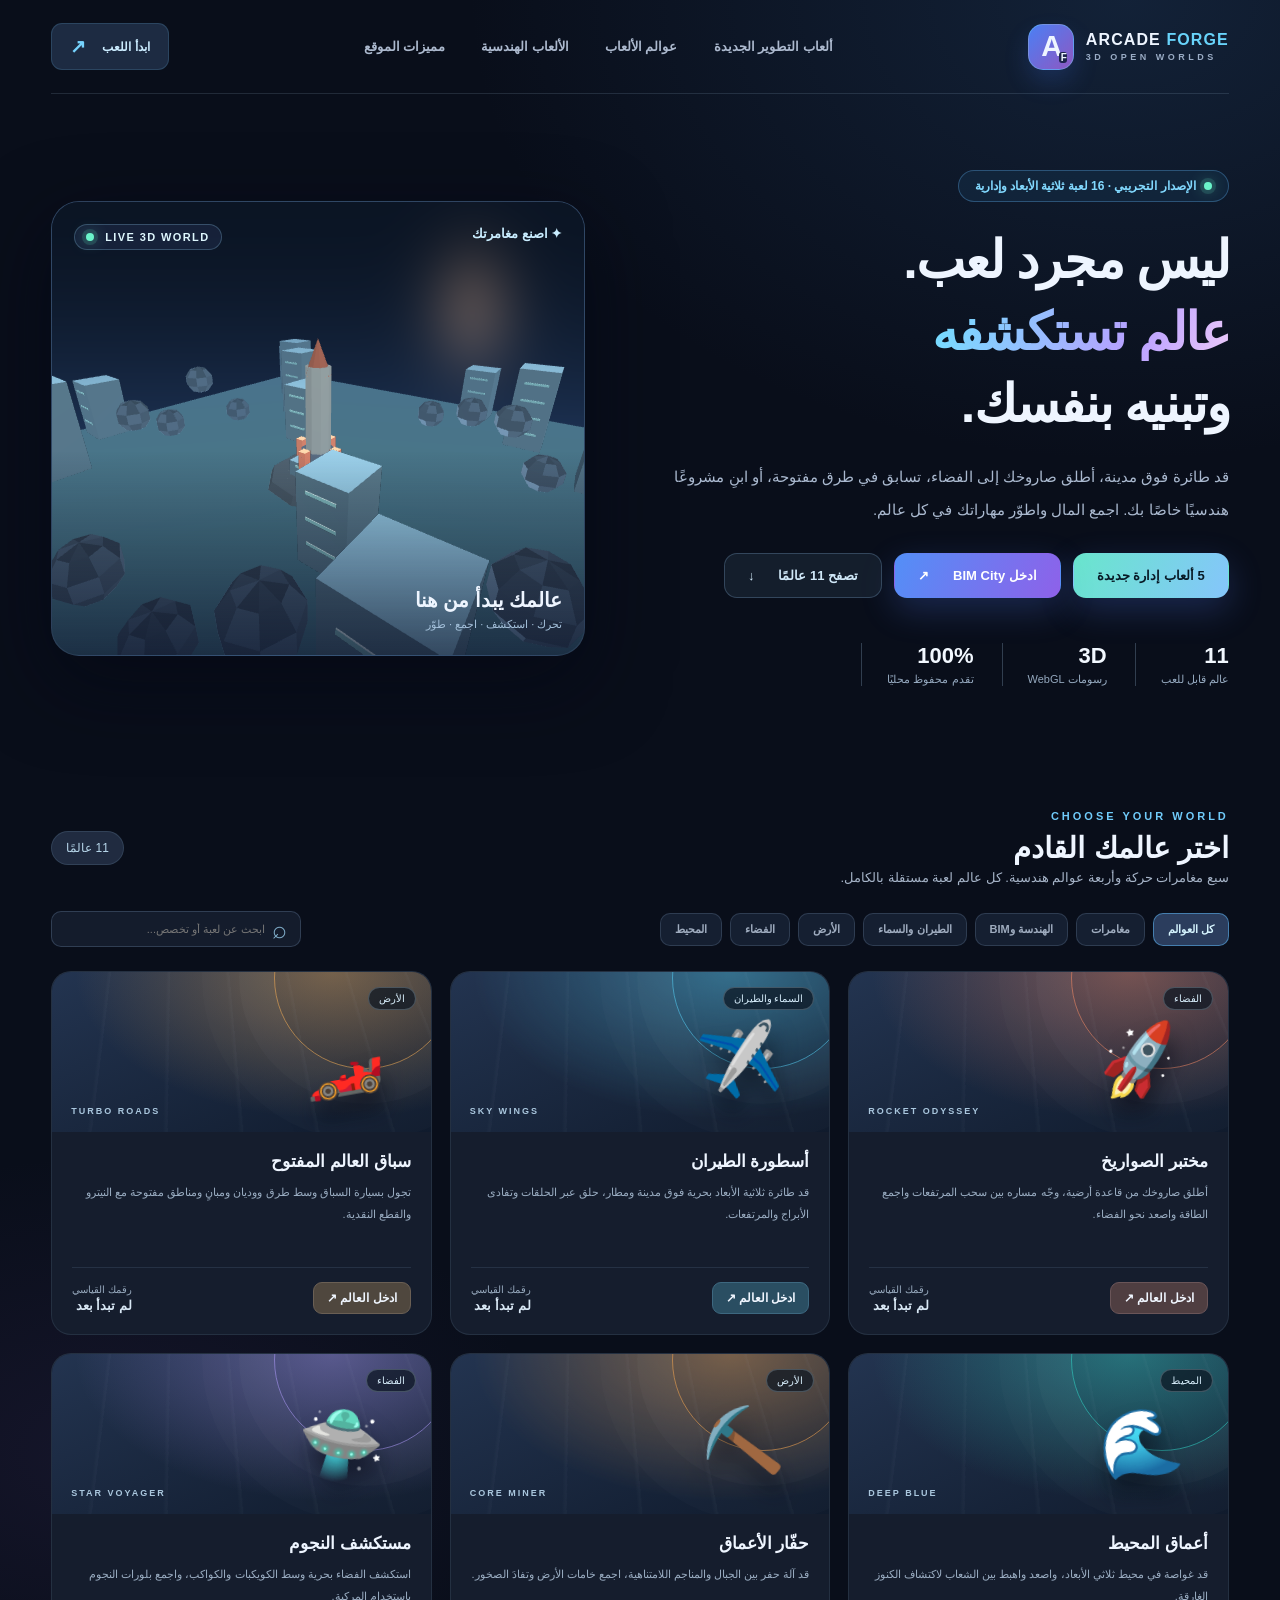
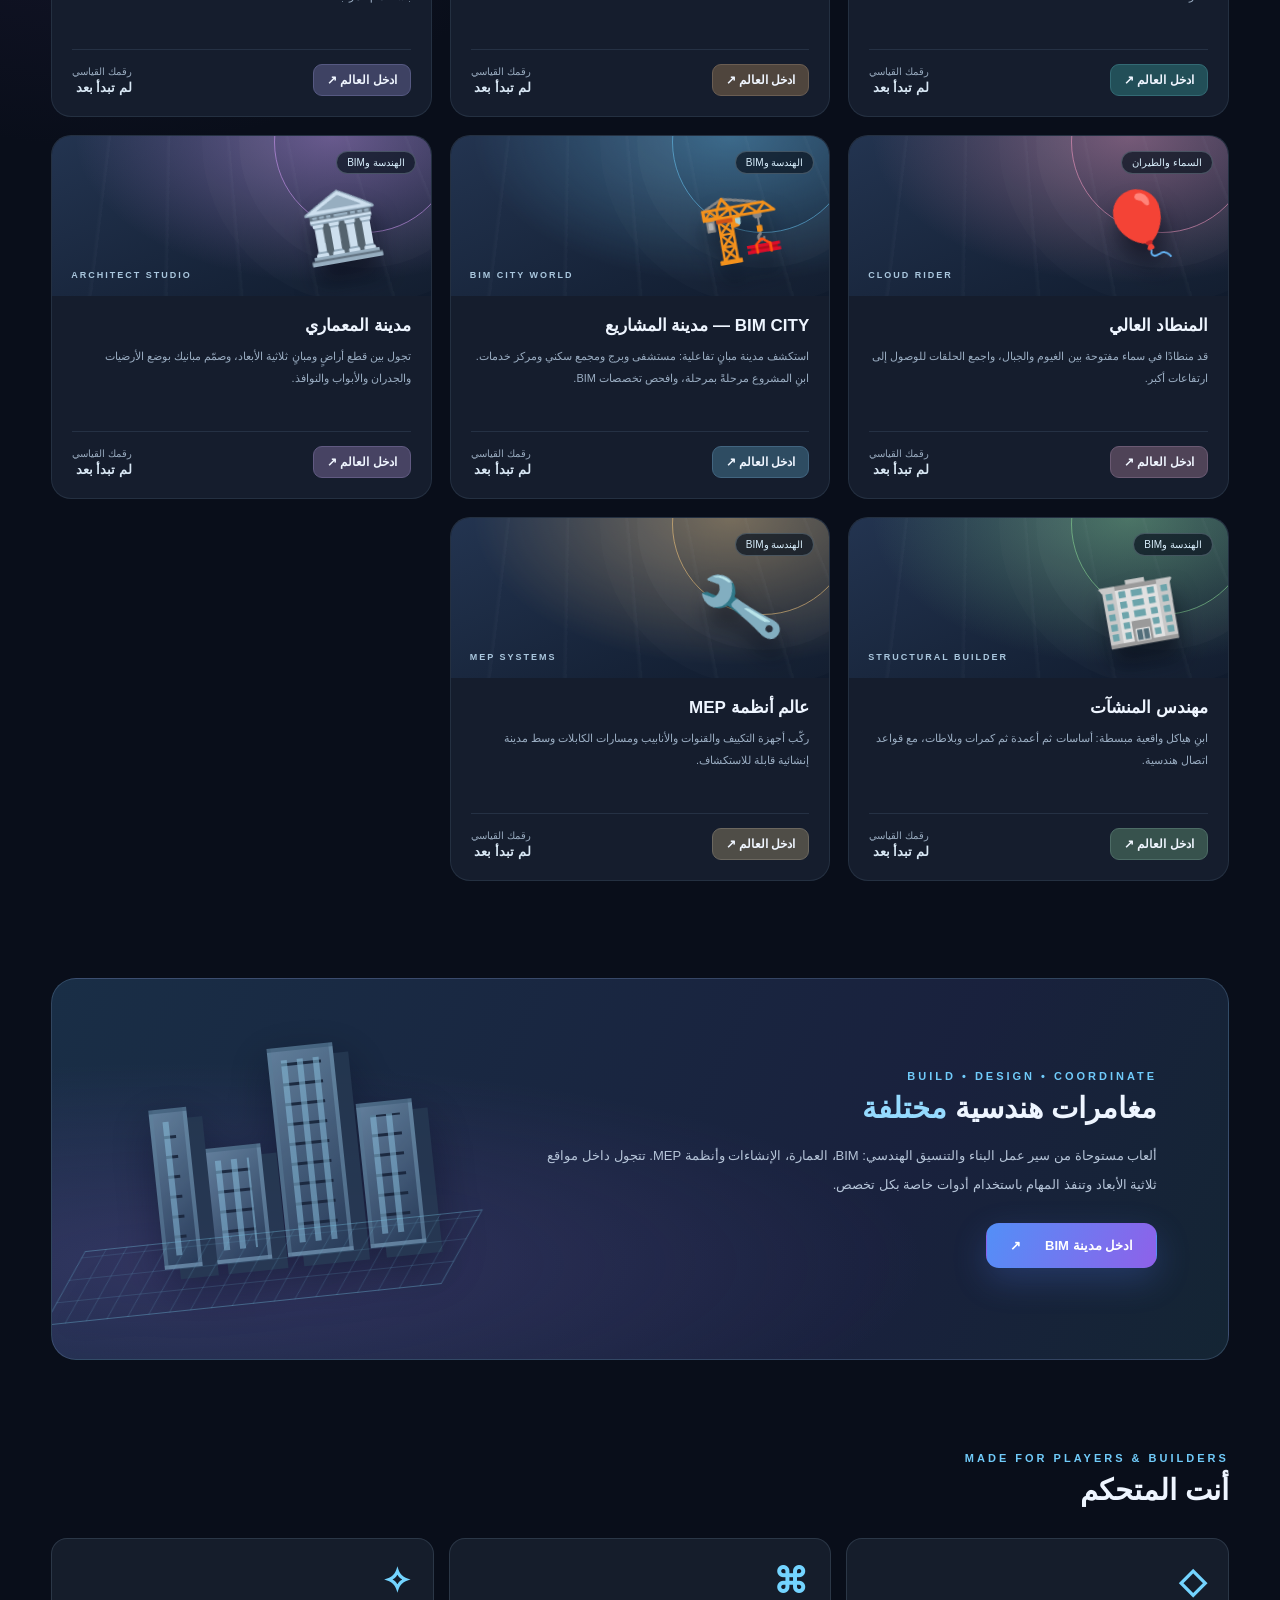
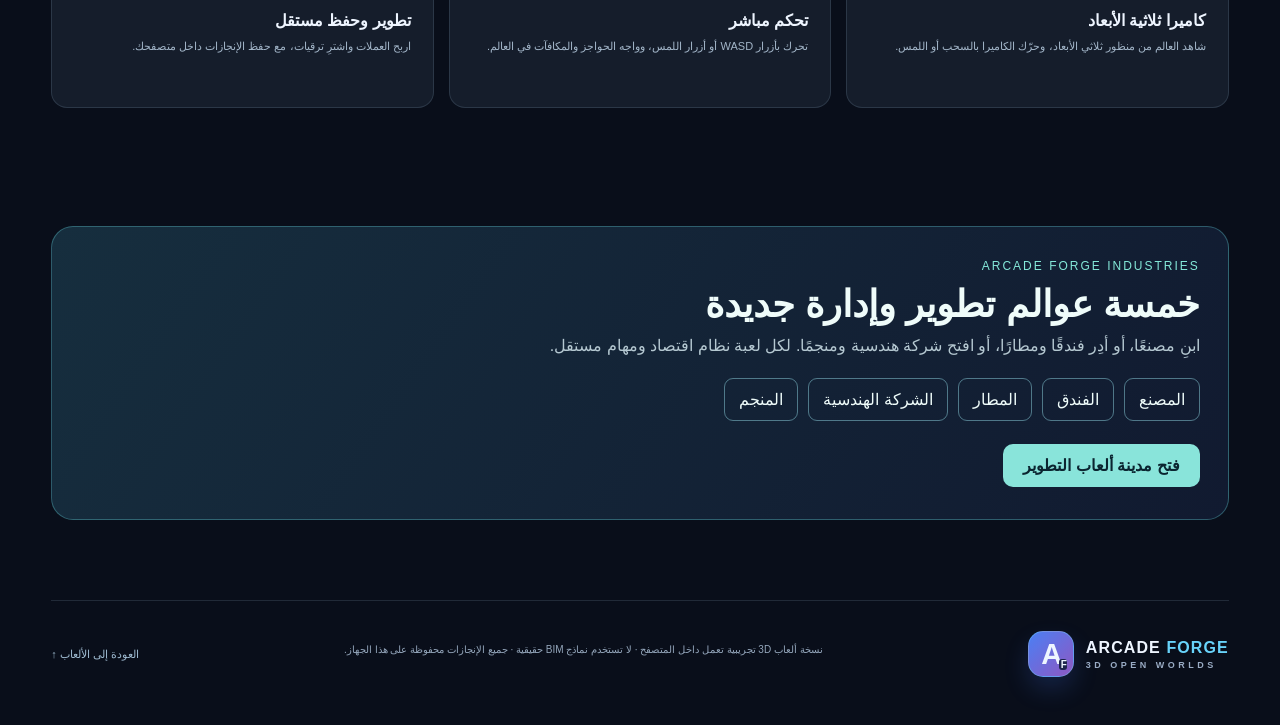
==== commit 93de5e17: "feat: publish five playable 3D industry tycoon worlds and integrate arcade portal" ====
--- a/arcade-forge-3d/index.html
+++ b/arcade-forge-3d/index.html
@@ -9,6 +9,11 @@
 const play=params.has('game');
 let page=await unpack(play?game:home);
 if(!play){
+page=page.replace('<nav class="nav">','<nav class="nav"><a href="industries/index.html">ألعاب التطوير الجديدة</a>');
+page=page.replace('<div class="hero-actions">','<div class="hero-actions"><a href="industries/index.html" class="primary-btn" style="background:linear-gradient(115deg,#69e6cc,#85c5fb);color:#081a26">5 ألعاب إدارة جديدة</a>');
+page=page.replace('</main>', '<section id="new-industries" style="max-width:1200px;margin:30px auto 80px;padding:32px 28px;border-radius:22px;border:1px solid #57b9c066;background:linear-gradient(125deg,#162e3e,#111a30);color:#effcfa"><div style="font-size:12px;color:#84e8d9;letter-spacing:2px">ARCADE FORGE INDUSTRIES</div><h2 style="font-size:clamp(25px,4vw,37px);margin:10px 0">خمسة عوالم تطوير وإدارة جديدة</h2><p style="color:#b5c8d1">ابنِ مصنعًا، أو أدِر فندقًا ومطارًا، أو افتح شركة هندسية ومنجمًا. لكل لعبة نظام اقتصاد ومهام مستقل.</p><div style="display:flex;gap:10px;flex-wrap:wrap;margin:23px 0"><a href="industries/play.html?game=factory" style="padding:11px 14px;border:1px solid #85c7d488;border-radius:9px">المصنع</a><a href="industries/play.html?game=hotel" style="padding:11px 14px;border:1px solid #85c7d488;border-radius:9px">الفندق</a><a href="industries/play.html?game=airport" style="padding:11px 14px;border:1px solid #85c7d488;border-radius:9px">المطار</a><a href="industries/play.html?game=engineering" style="padding:11px 14px;border:1px solid #85c7d488;border-radius:9px">الشركة الهندسية</a><a href="industries/play.html?game=mine" style="padding:11px 14px;border:1px solid #85c7d488;border-radius:9px">المنجم</a></div><a href="industries/index.html" style="display:inline-block;background:#89e4da;color:#0b2530;border-radius:10px;padding:12px 20px;font-weight:800">فتح مدينة ألعاب التطوير</a></section></main>');
+page=page.replaceAll('11 لعبة ثلاثية الأبعاد','16 لعبة ثلاثية الأبعاد وإدارية');
+page=page.replaceAll('أحد عشر عالمًا مفتوحًا','16 عالمًا للعب والتطوير');
 page=page.replaceAll('BIM — مدينة التنسيق','BIM CITY — مدينة المشاريع')
 .replaceAll('BIM COORDINATOR','BIM CITY WORLD')
 .replaceAll('تجول في موقع إنشائي مفتوح، أضف عناصر نموذج BIM وحدد التعارضات وافحص التنسيق بين التخصصات.','استكشف مدينة مبانٍ تفاعلية: مستشفى وبرج ومجمع سكني ومركز خدمات. ابنِ المشروع مرحلةً بمرحلة، وافحص تخصصات BIM.')
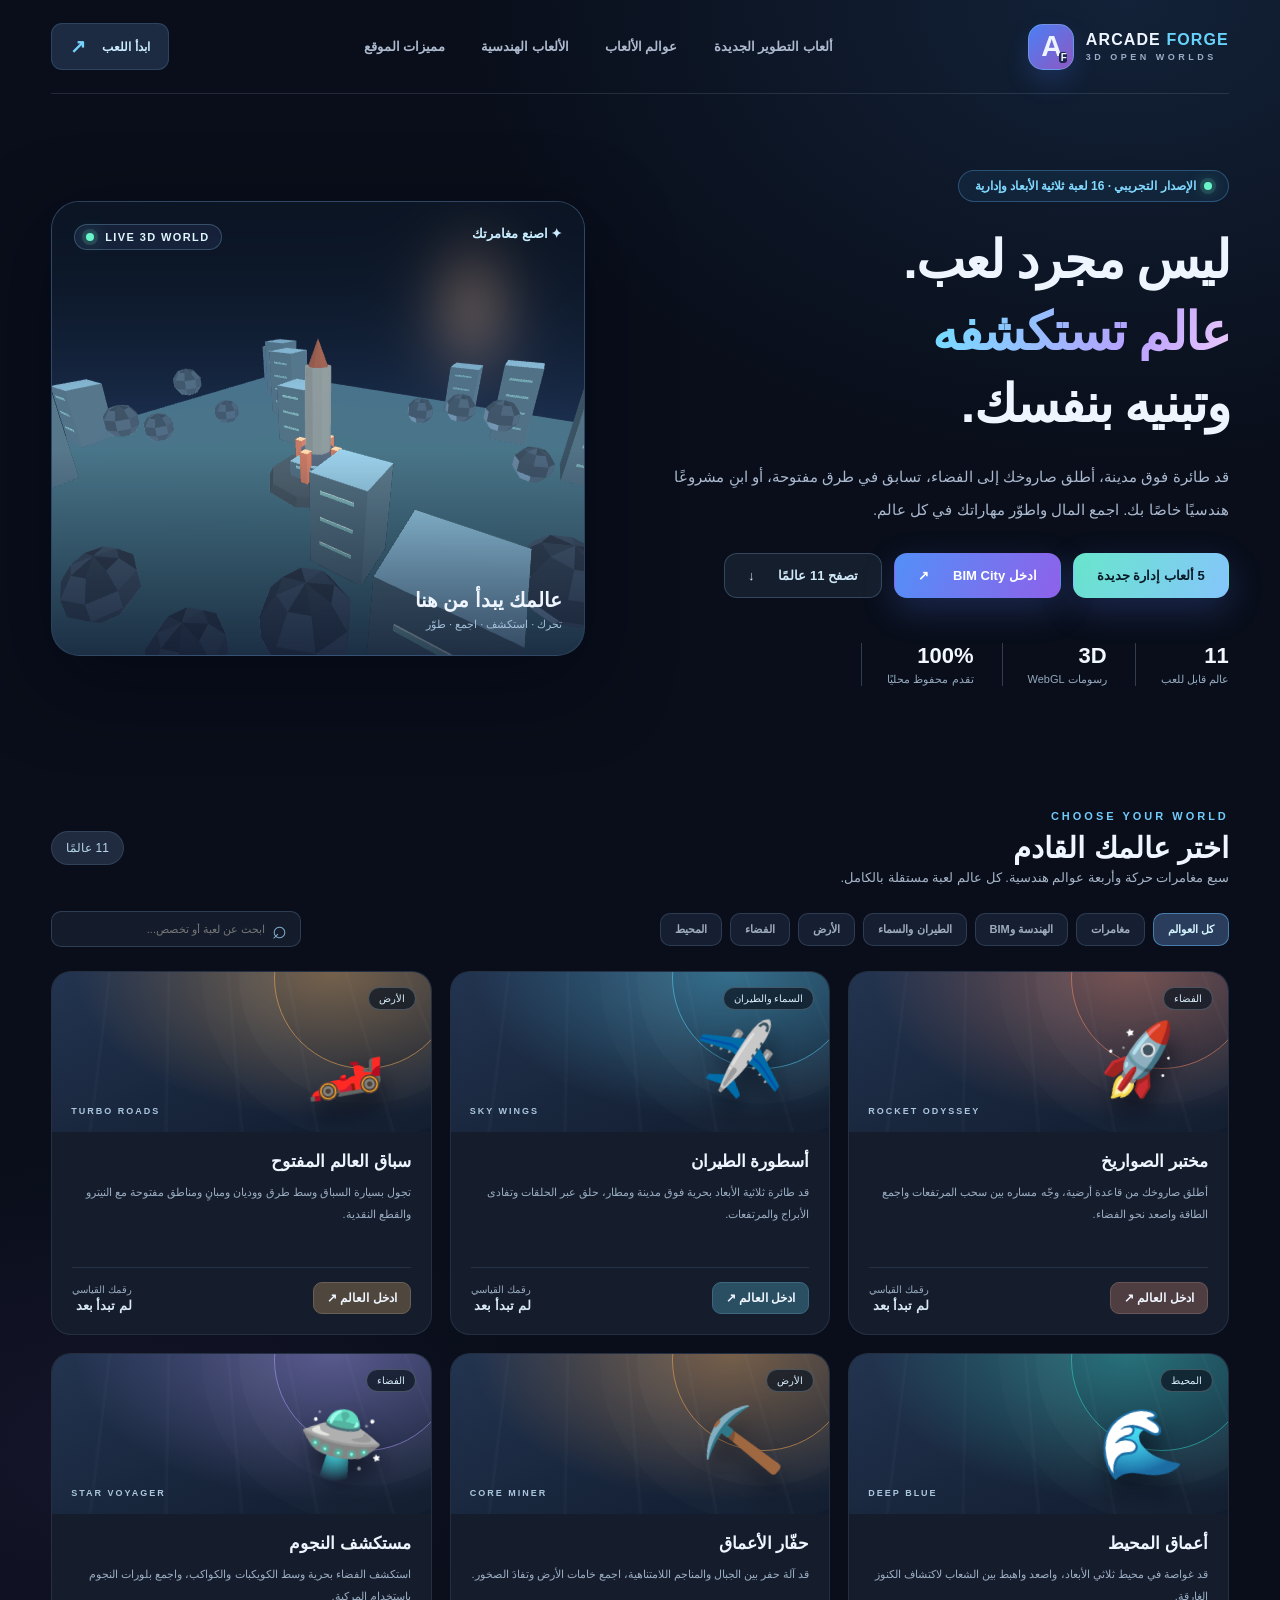
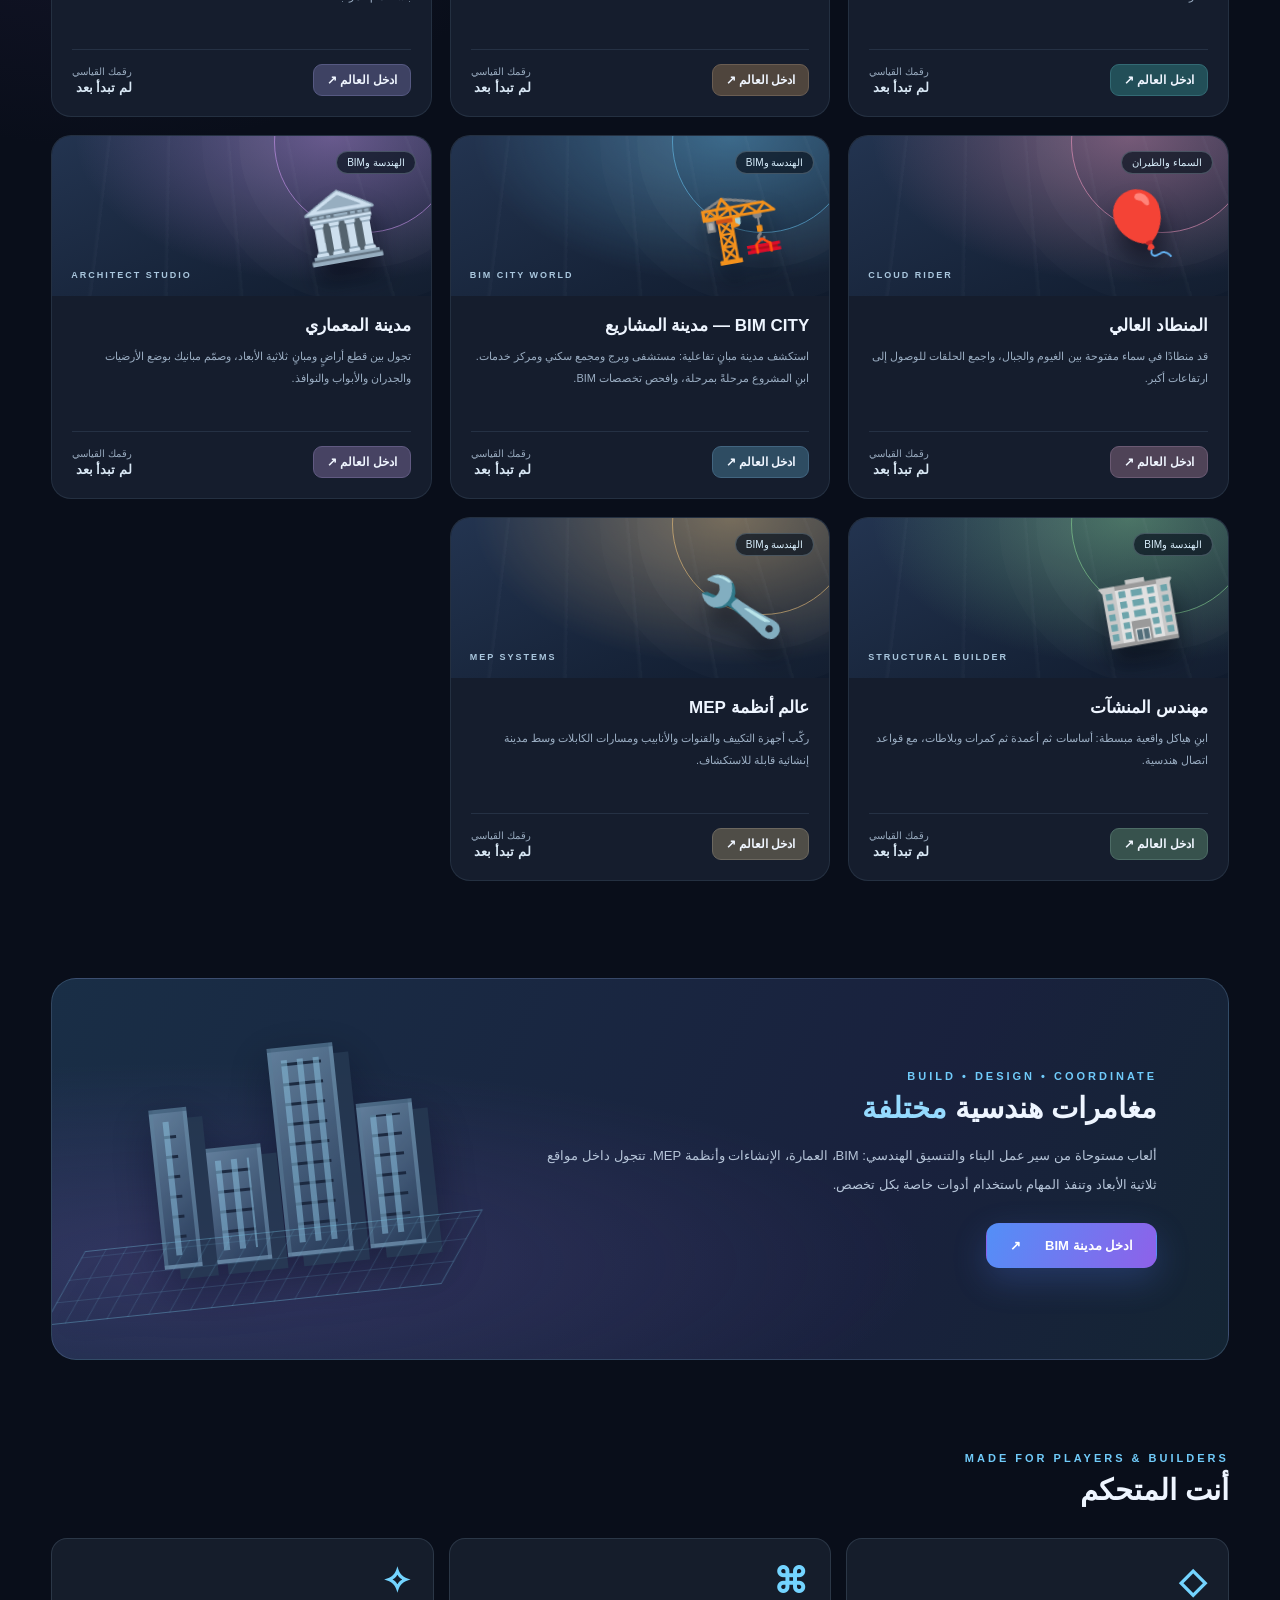
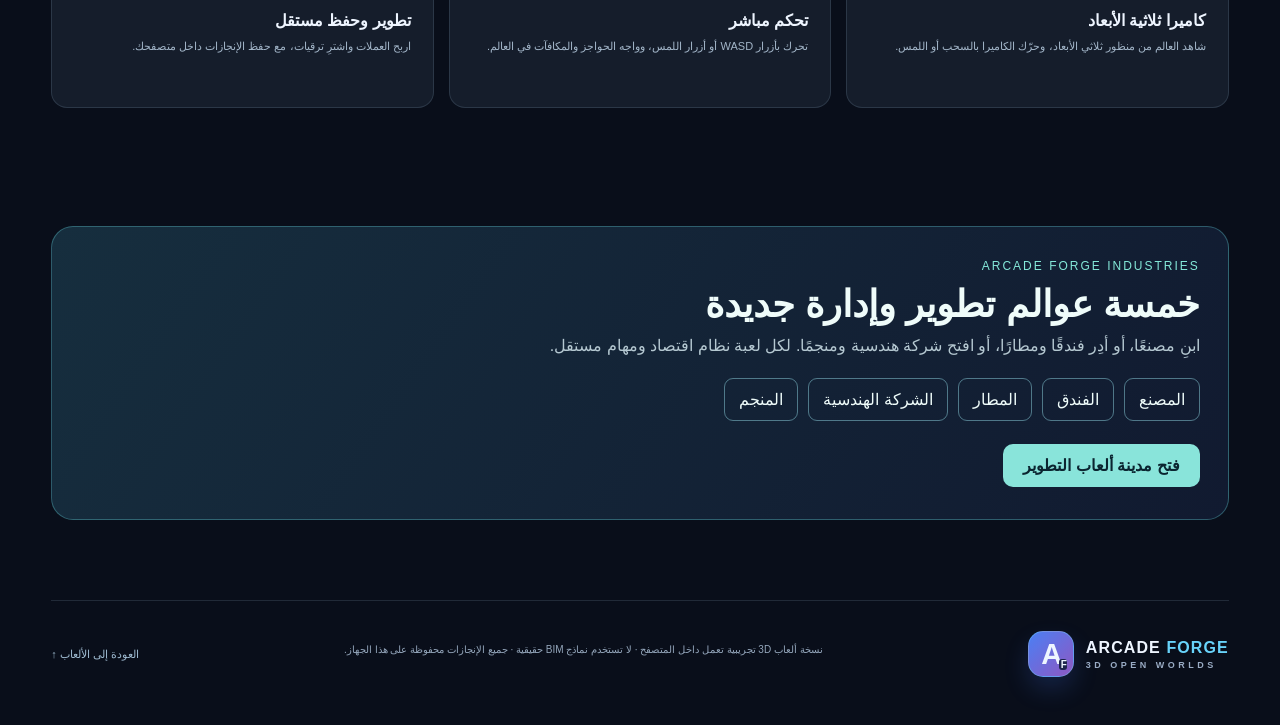
==== commit 2466fd29: "style: unify brighter ambient lighting and highlights across existing 3D games" ====
--- a/arcade-forge-3d/index.html
+++ b/arcade-forge-3d/index.html
@@ -8,6 +8,13 @@
 if(chosen==='bim'){location.replace(new URL('bim-city.html',location.href).href);return}
 const play=params.has('game');
 let page=await unpack(play?game:home);
+if(play){
+  // Shared lightweight lighting pass for the ten legacy exploration games.
+  page=page.replace('float skyAmbient=mix(.43,.77,clamp(n.y*.5+.5,0.,1.));','float skyAmbient=mix(.48,.81,clamp(n.y*.5+.5,0.,1.));');
+  page=page.replace('vec3 color=vCol*(skyAmbient+softBounce+(.64*d)*vec3(1.07,1.01,.91));','vec3 color=vCol*(skyAmbient+softBounce+(.71*d)*vec3(1.08,1.03,.94));');
+  page=page.replace('float glint=pow(max(dot(n,h),0.),42.)*.22*d;','float glint=pow(max(dot(n,h),0.),48.)*.27*d;');
+  page=page.replace('color=pow(max(color,vec3(0.)),vec3(.96));','color=pow(max(color,vec3(0.)),vec3(.94));');
+}
 if(!play){
 page=page.replace('<nav class="nav">','<nav class="nav"><a href="industries/index.html">ألعاب التطوير الجديدة</a>');
 page=page.replace('<div class="hero-actions">','<div class="hero-actions"><a href="industries/index.html" class="primary-btn" style="background:linear-gradient(115deg,#69e6cc,#85c5fb);color:#081a26">5 ألعاب إدارة جديدة</a>');
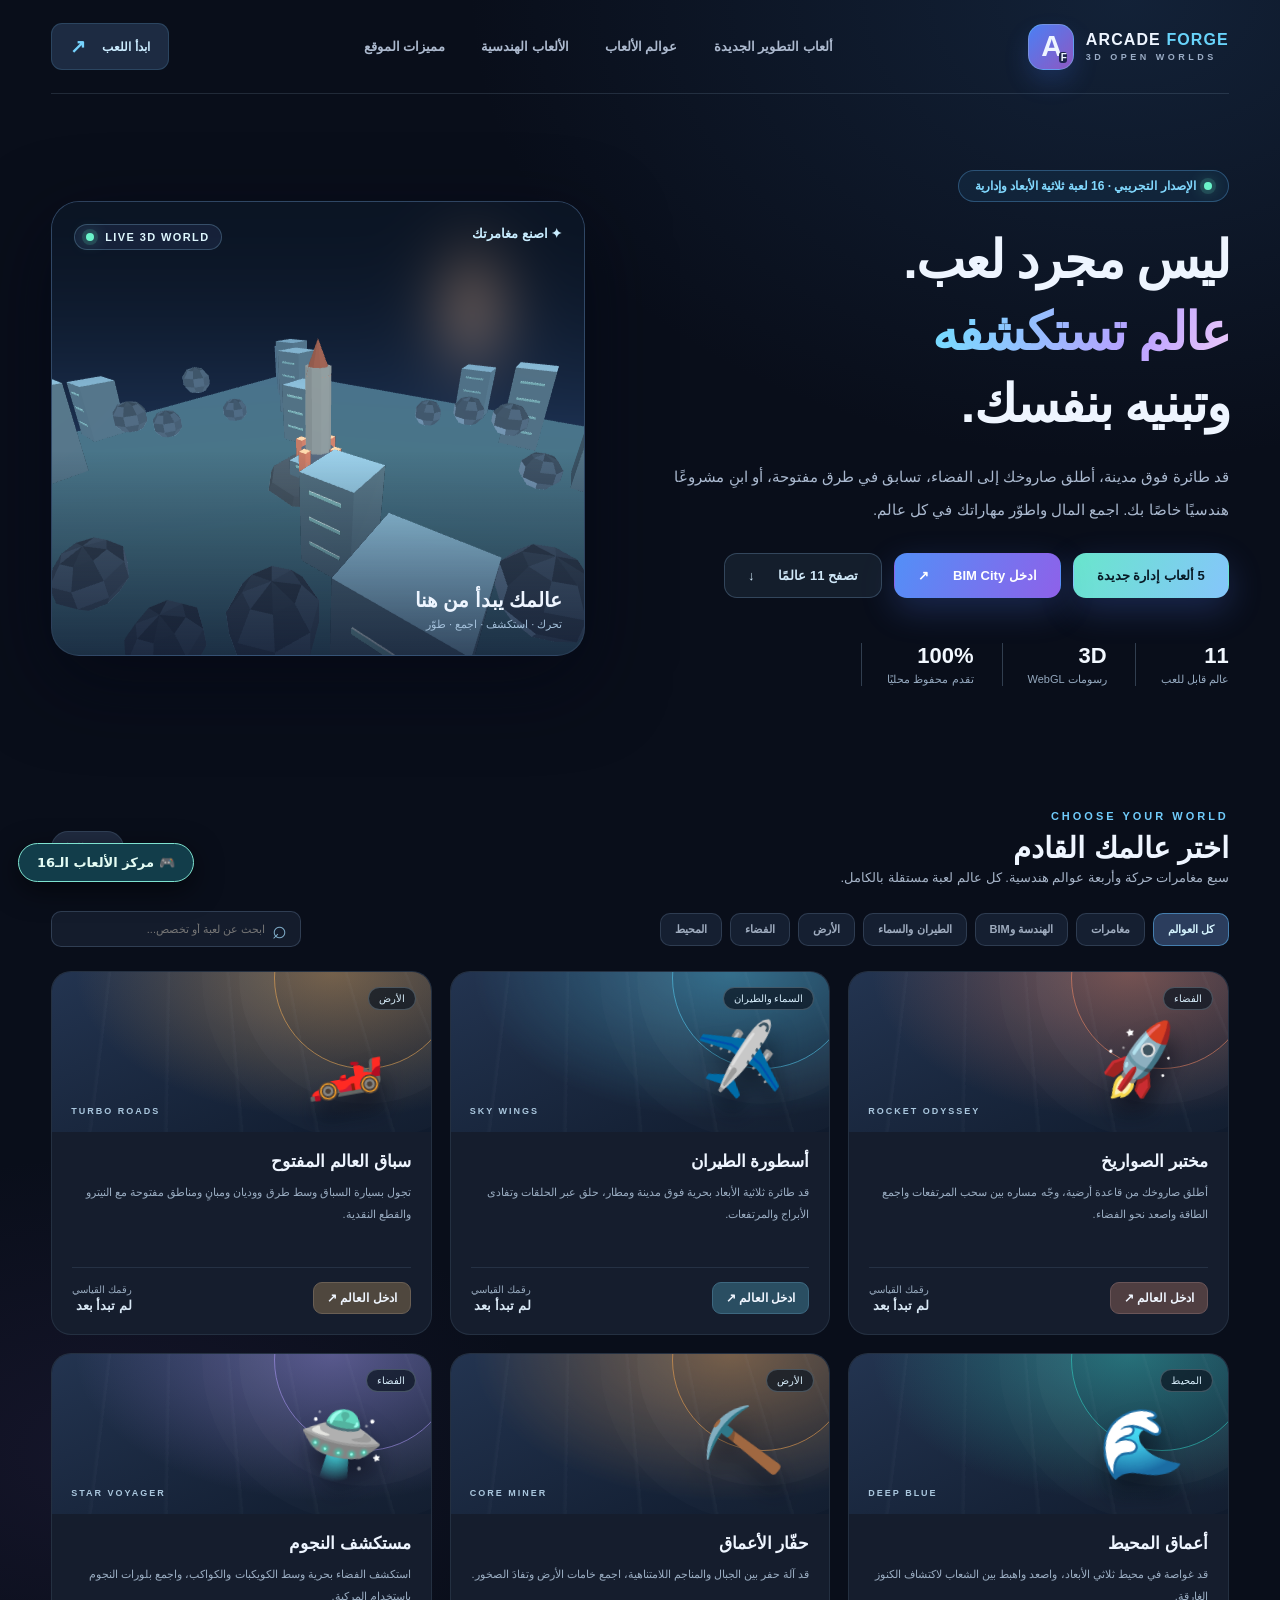
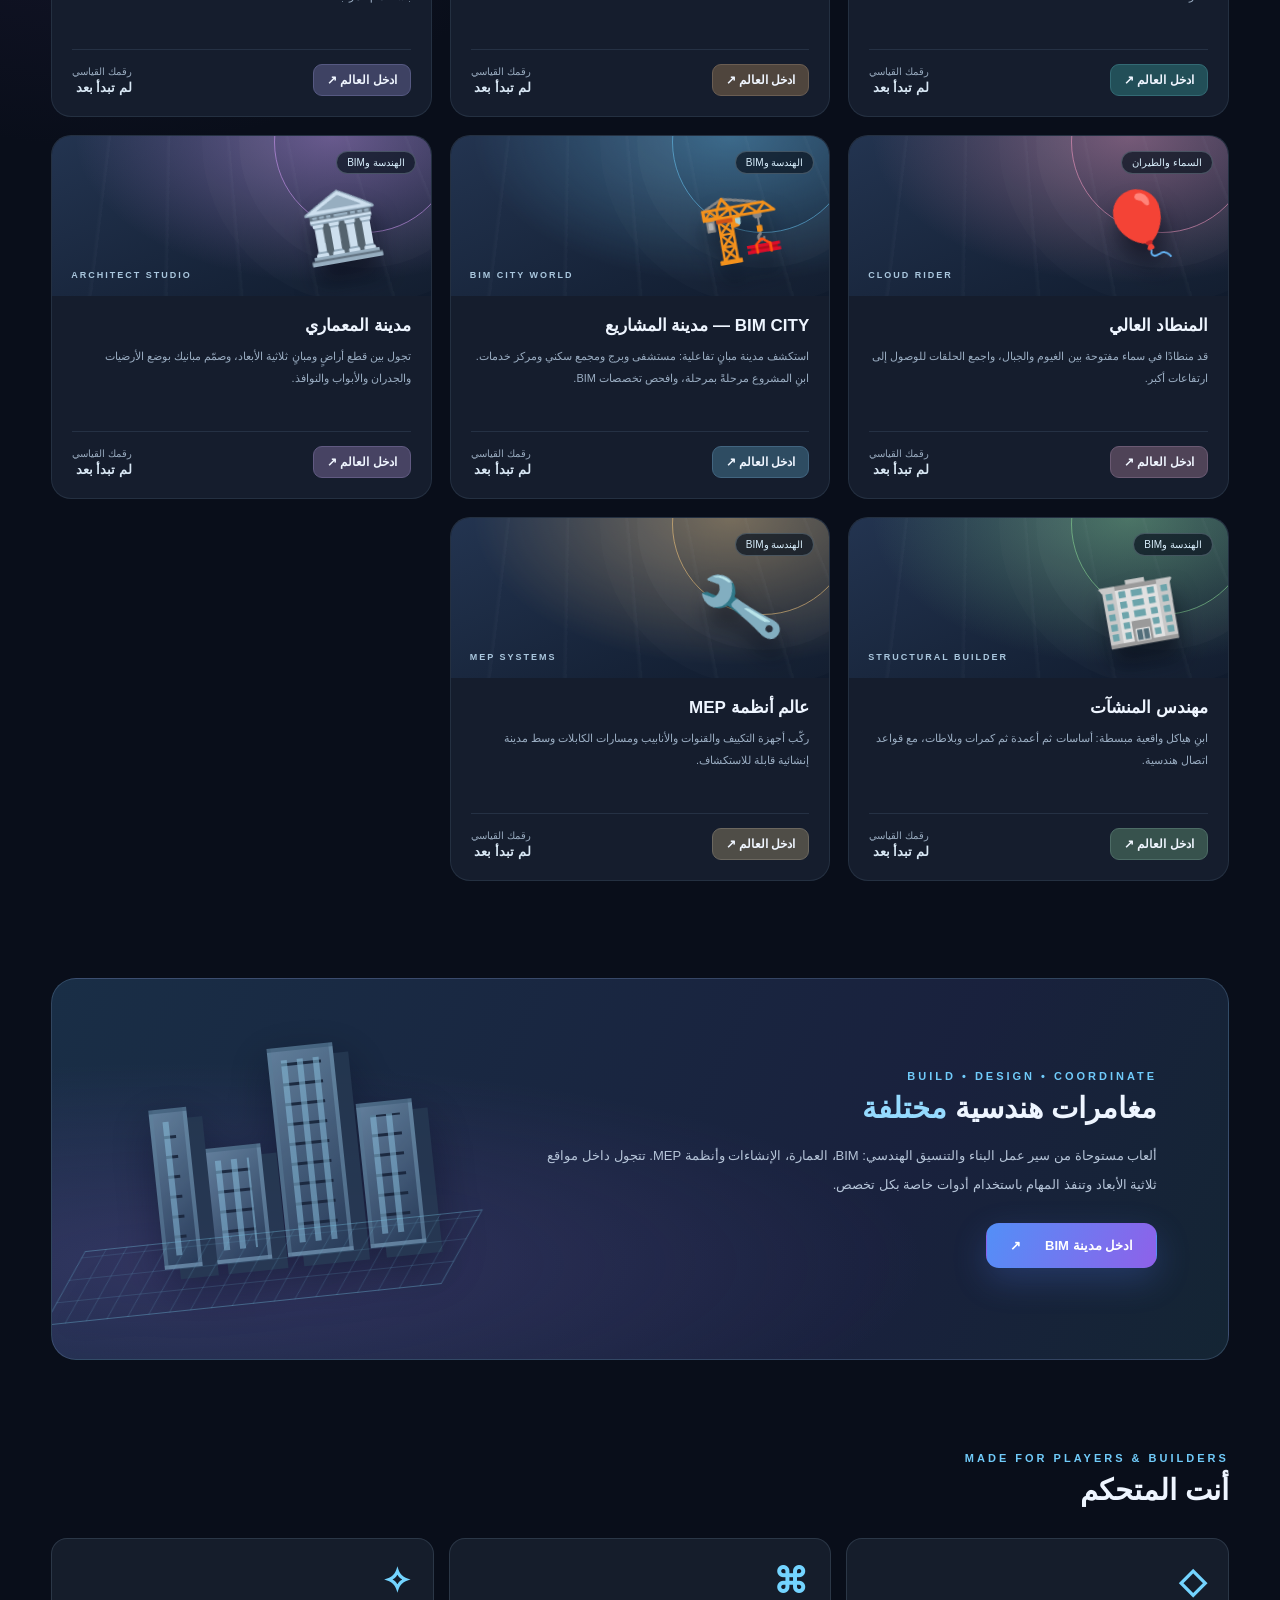
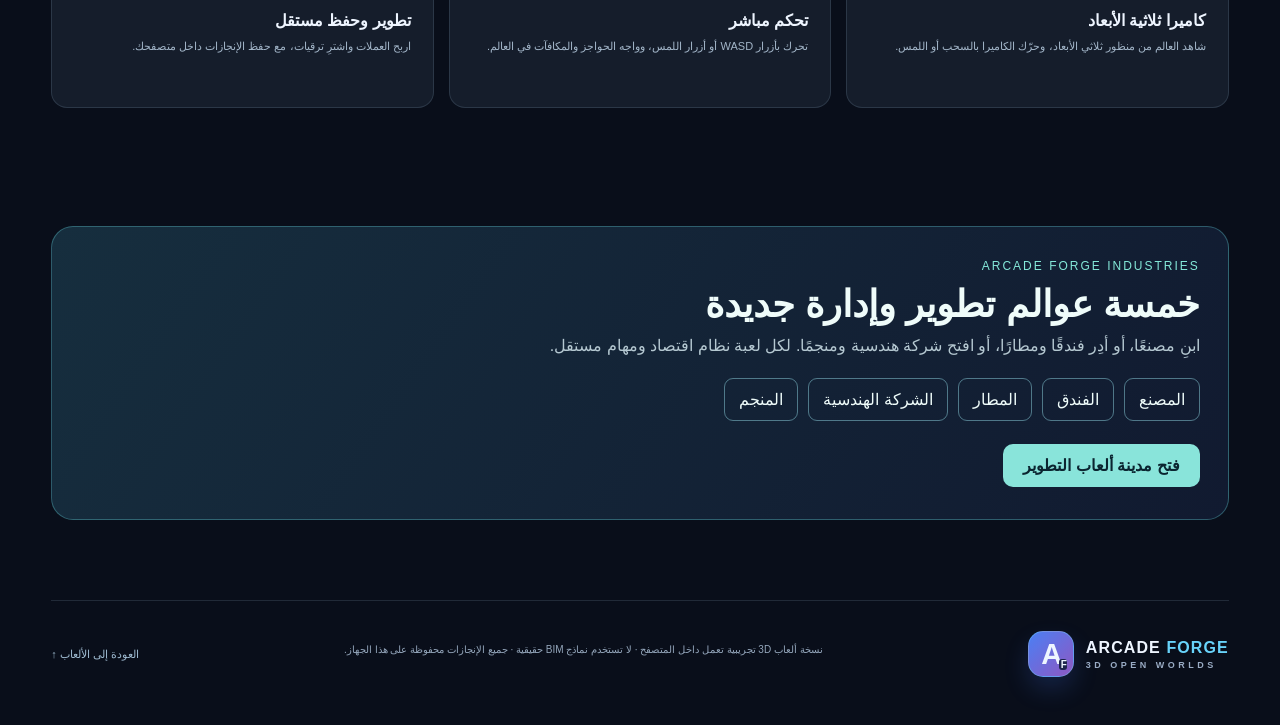
==== commit c2929809: "feat: link 16-game hub and activate shared achievements for 3D worlds" ====
--- a/arcade-forge-3d/index.html
+++ b/arcade-forge-3d/index.html
@@ -27,6 +27,13 @@
 .replaceAll('href="?game=bim"','href="bim-city.html"')
 .replaceAll('<a class="primary-btn" href="?game=plane">ابدأ بالطيران','<a class="primary-btn" href="bim-city.html">ادخل BIM City');
 }
+if(play){
+ // External shared achievement coach. The original game engine and save keys remain untouched.
+ const coachTag='<'+'script src="game-coach.js" defer></'+'script>';
+ page=page.replace('</body>',coachTag+'</body>');
+}else{
+ page=page.replace('</body>','<a href="game-hub.html" style="position:fixed;bottom:18px;left:18px;z-index:9999;background:#123d4a;color:#e4fcf4;border:1px solid #7fe3d0;border-radius:24px;padding:11px 18px;font:700 13px system-ui;box-shadow:0 8px 28px #0008;text-decoration:none">🎮 مركز الألعاب الـ16</a></body>');
+}
 document.open();document.write(page);document.close();}
 catch(e){document.getElementById('loading').innerHTML='<h1>تعذر تشغيل اللعبة</h1><p>استخدم Chrome أو Edge حديثًا.</p><pre></pre>';document.querySelector('pre').textContent=e.message;}
 })();
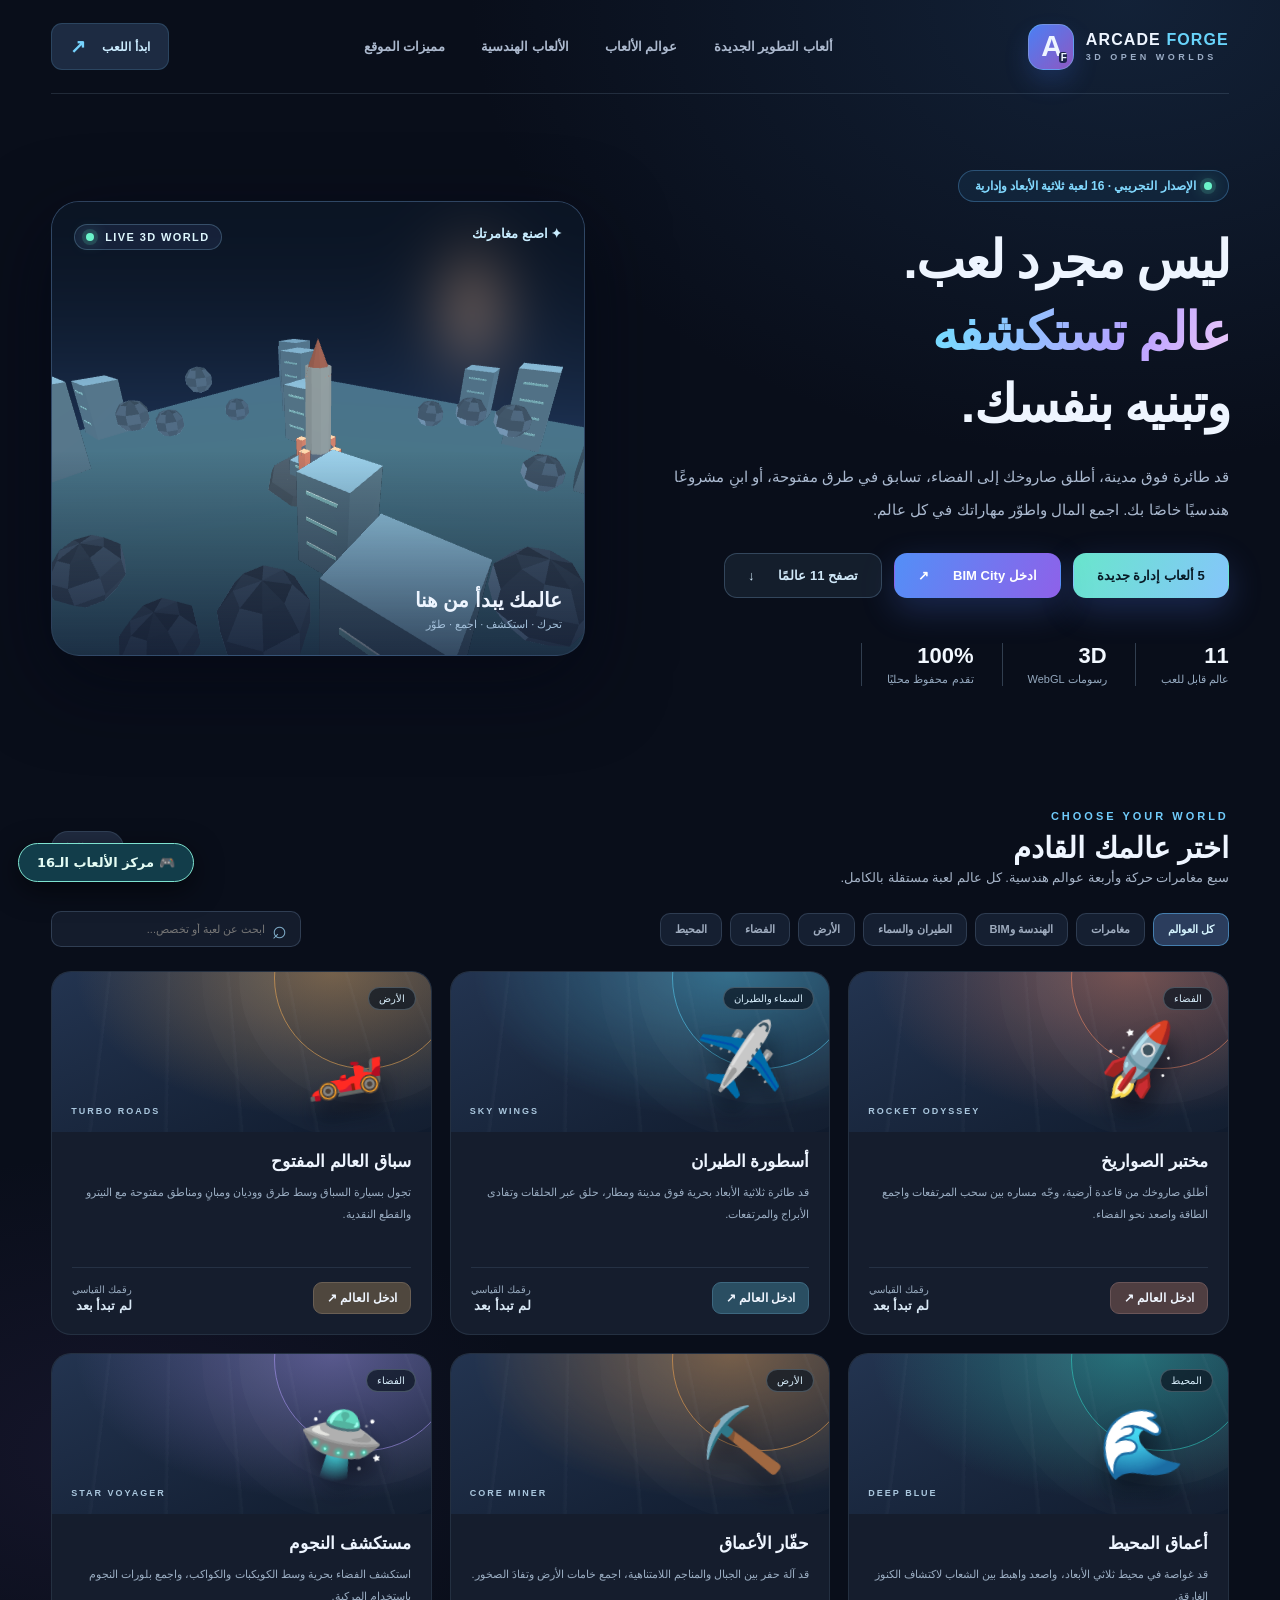
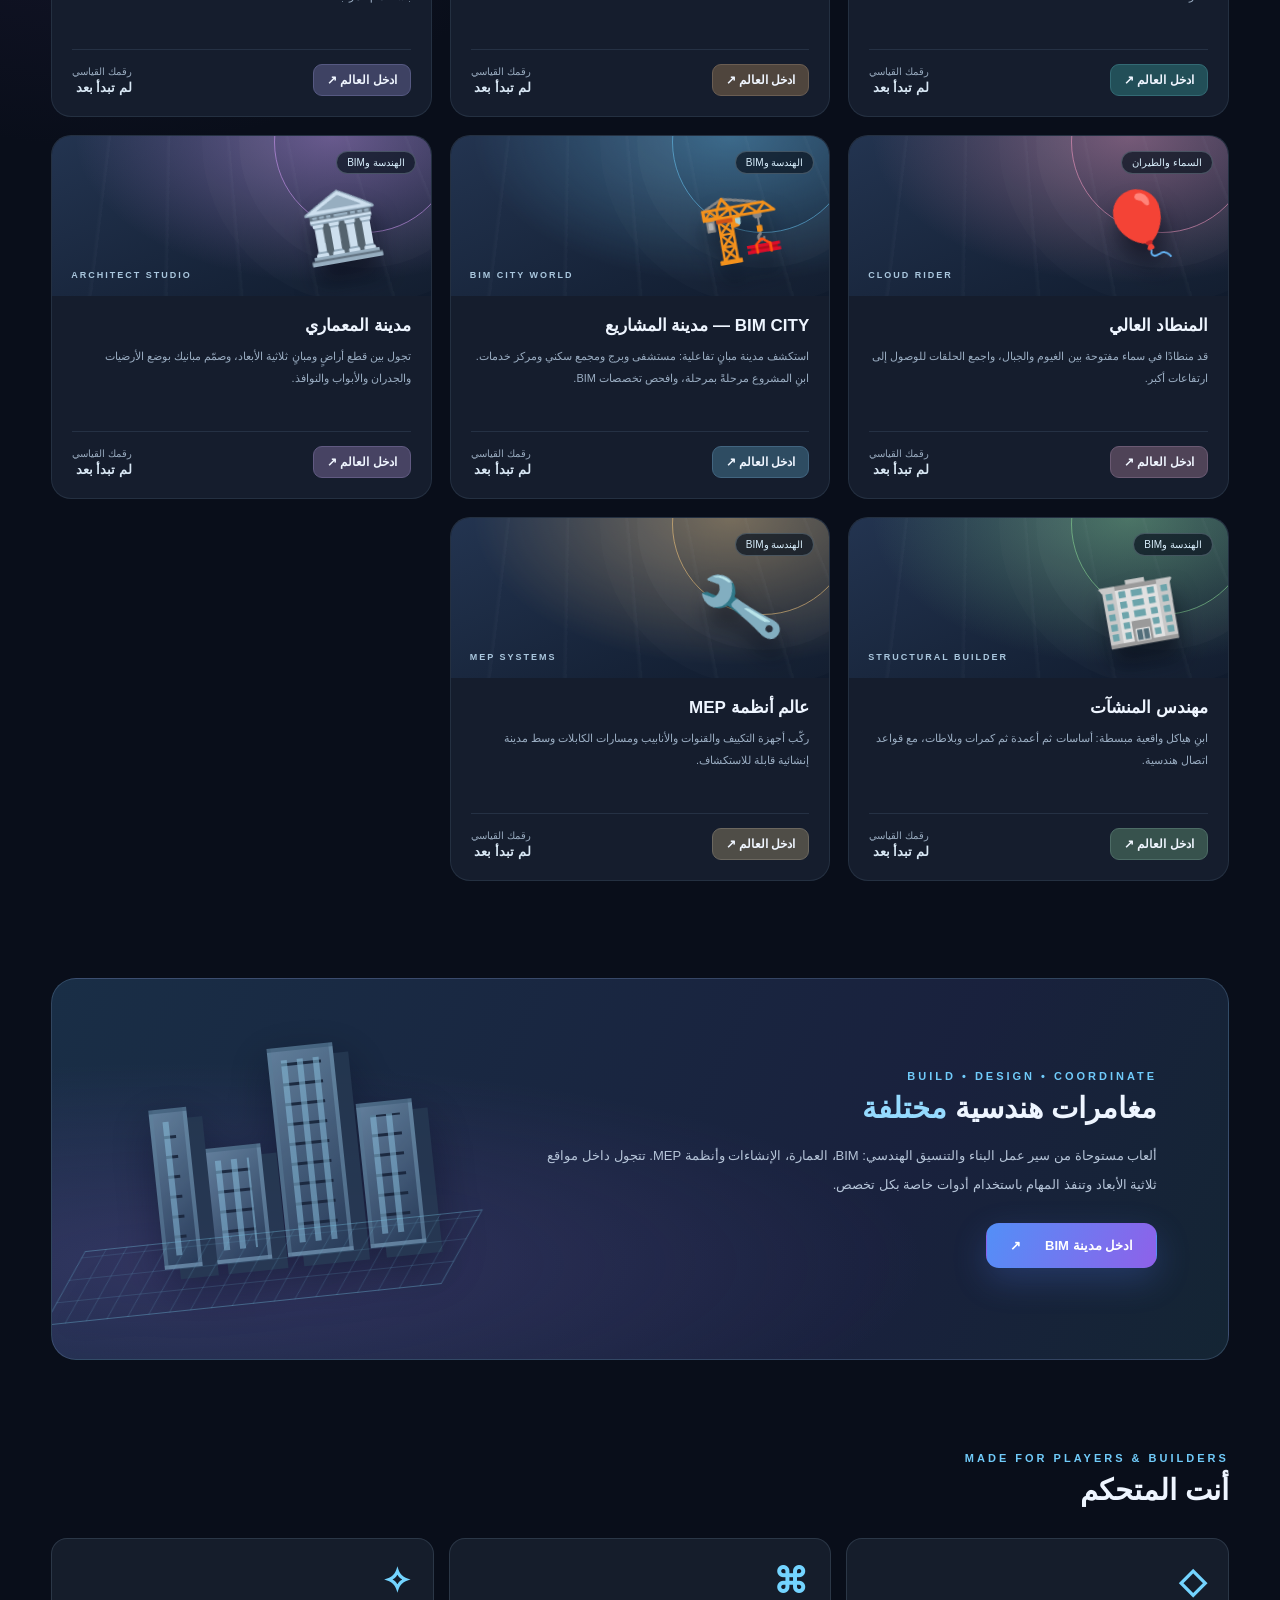
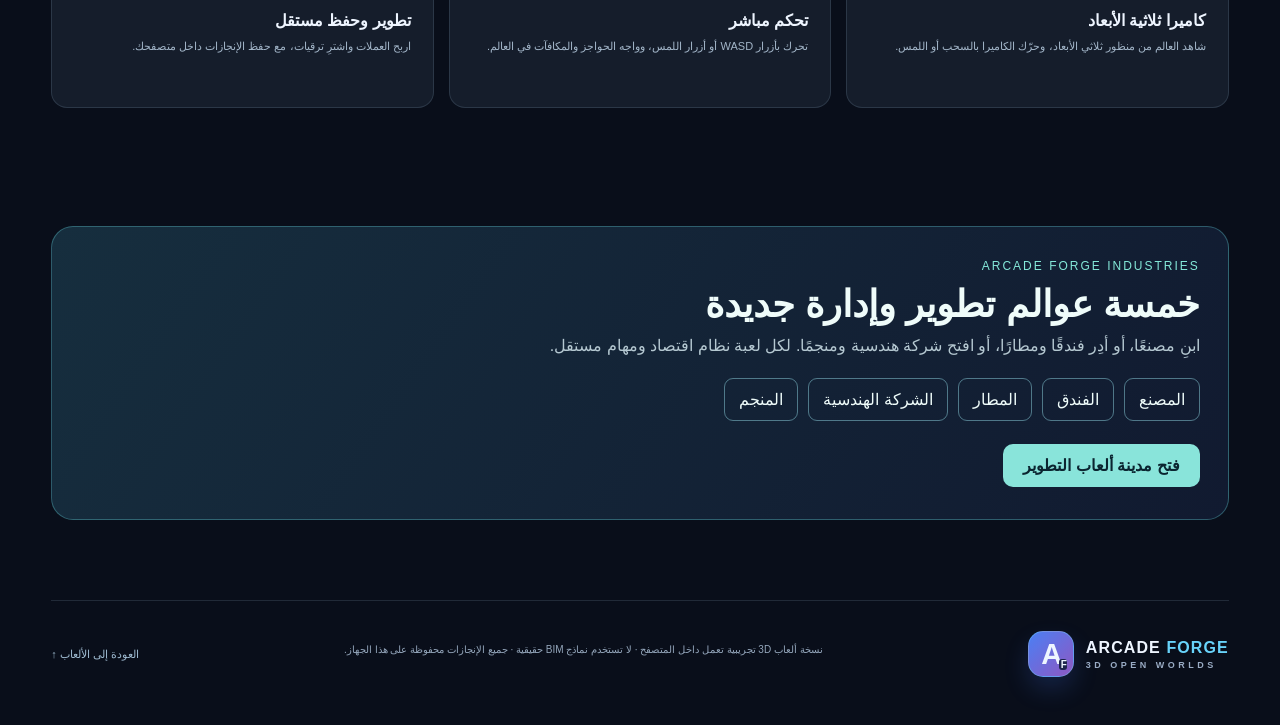
==== commit 6dcc4d7f: "feat: enable Arcade Studio Pass across original exploration games" ====
--- a/arcade-forge-3d/index.html
+++ b/arcade-forge-3d/index.html
@@ -30,7 +30,8 @@
 if(play){
  // External shared achievement coach. The original game engine and save keys remain untouched.
  const coachTag='<'+'script src="game-coach.js" defer></'+'script>';
- page=page.replace('</body>',coachTag+'</body>');
+ const studioTag='<'+'script src="enhancements.js" defer></'+'script>';
+ page=page.replace('</body>',coachTag+studioTag+'</body>');
 }else{
  page=page.replace('</body>','<a href="game-hub.html" style="position:fixed;bottom:18px;left:18px;z-index:9999;background:#123d4a;color:#e4fcf4;border:1px solid #7fe3d0;border-radius:24px;padding:11px 18px;font:700 13px system-ui;box-shadow:0 8px 28px #0008;text-decoration:none">🎮 مركز الألعاب الـ16</a></body>');
 }
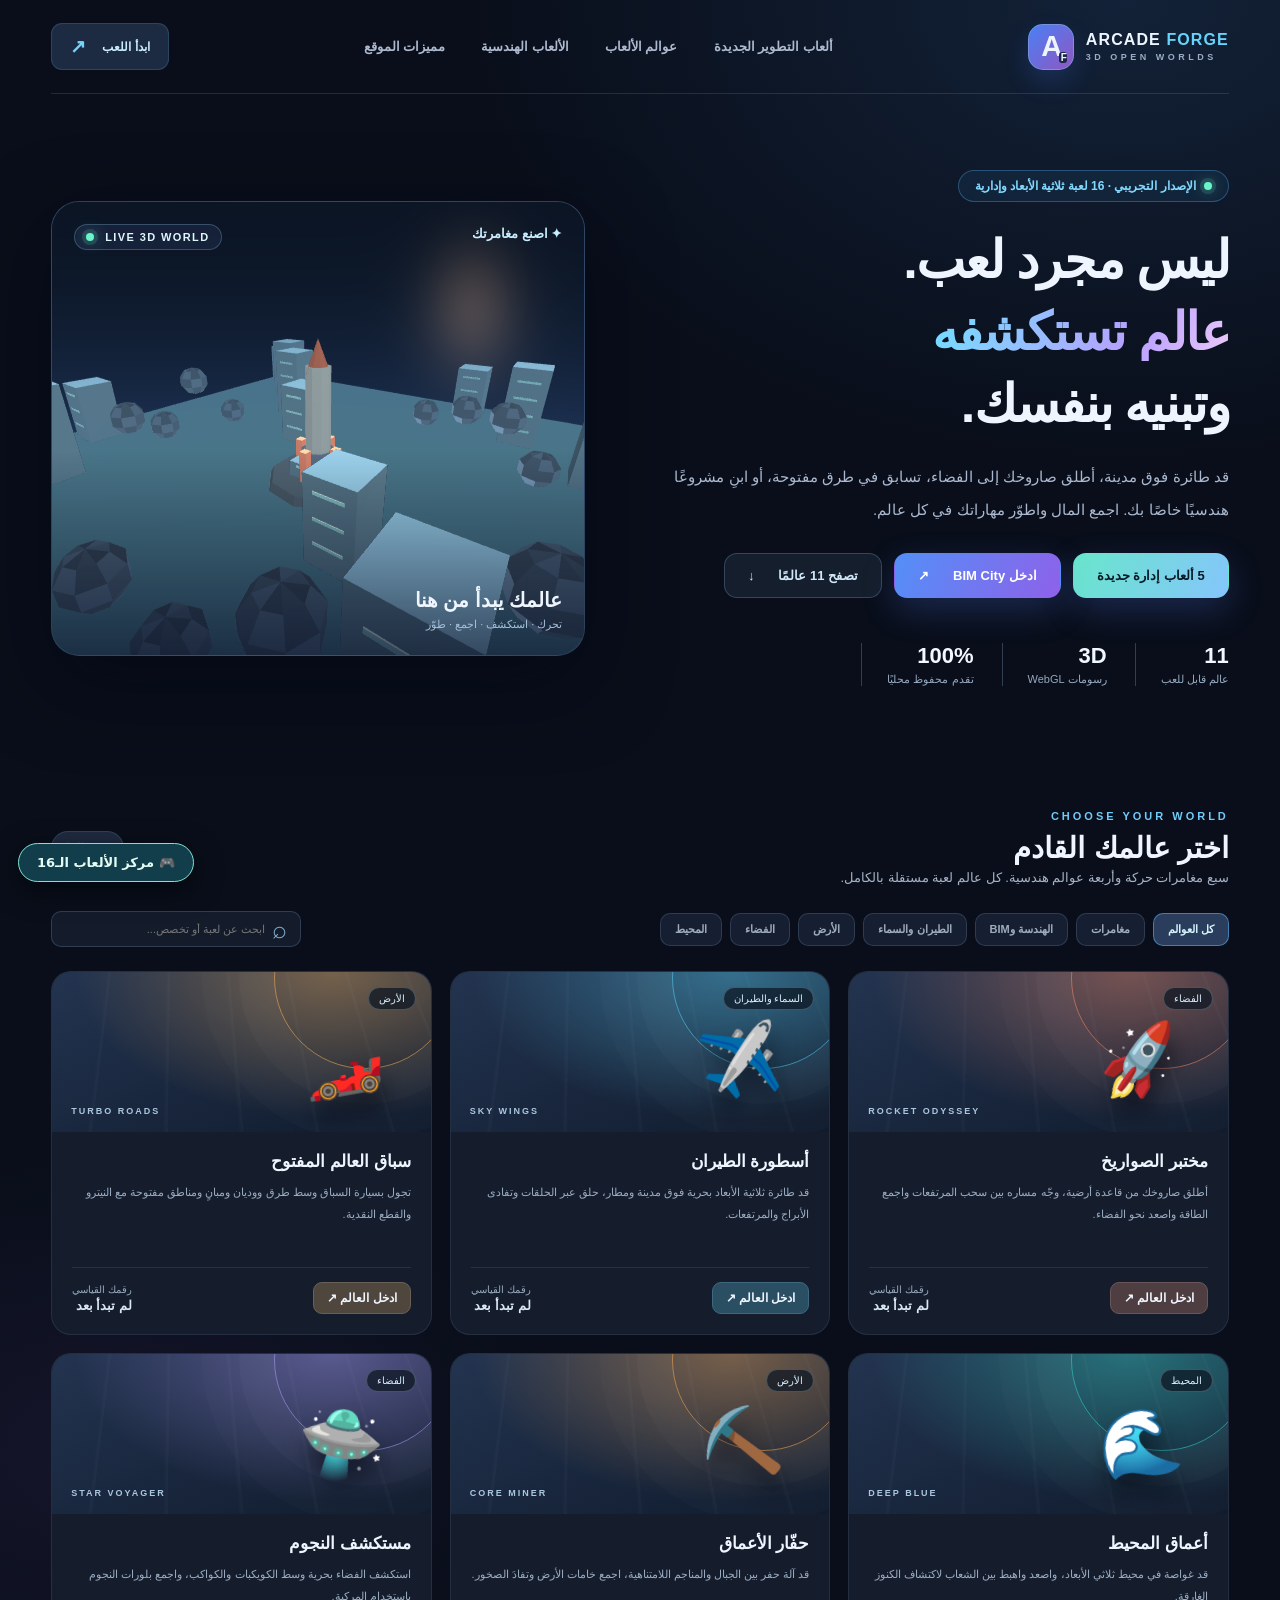
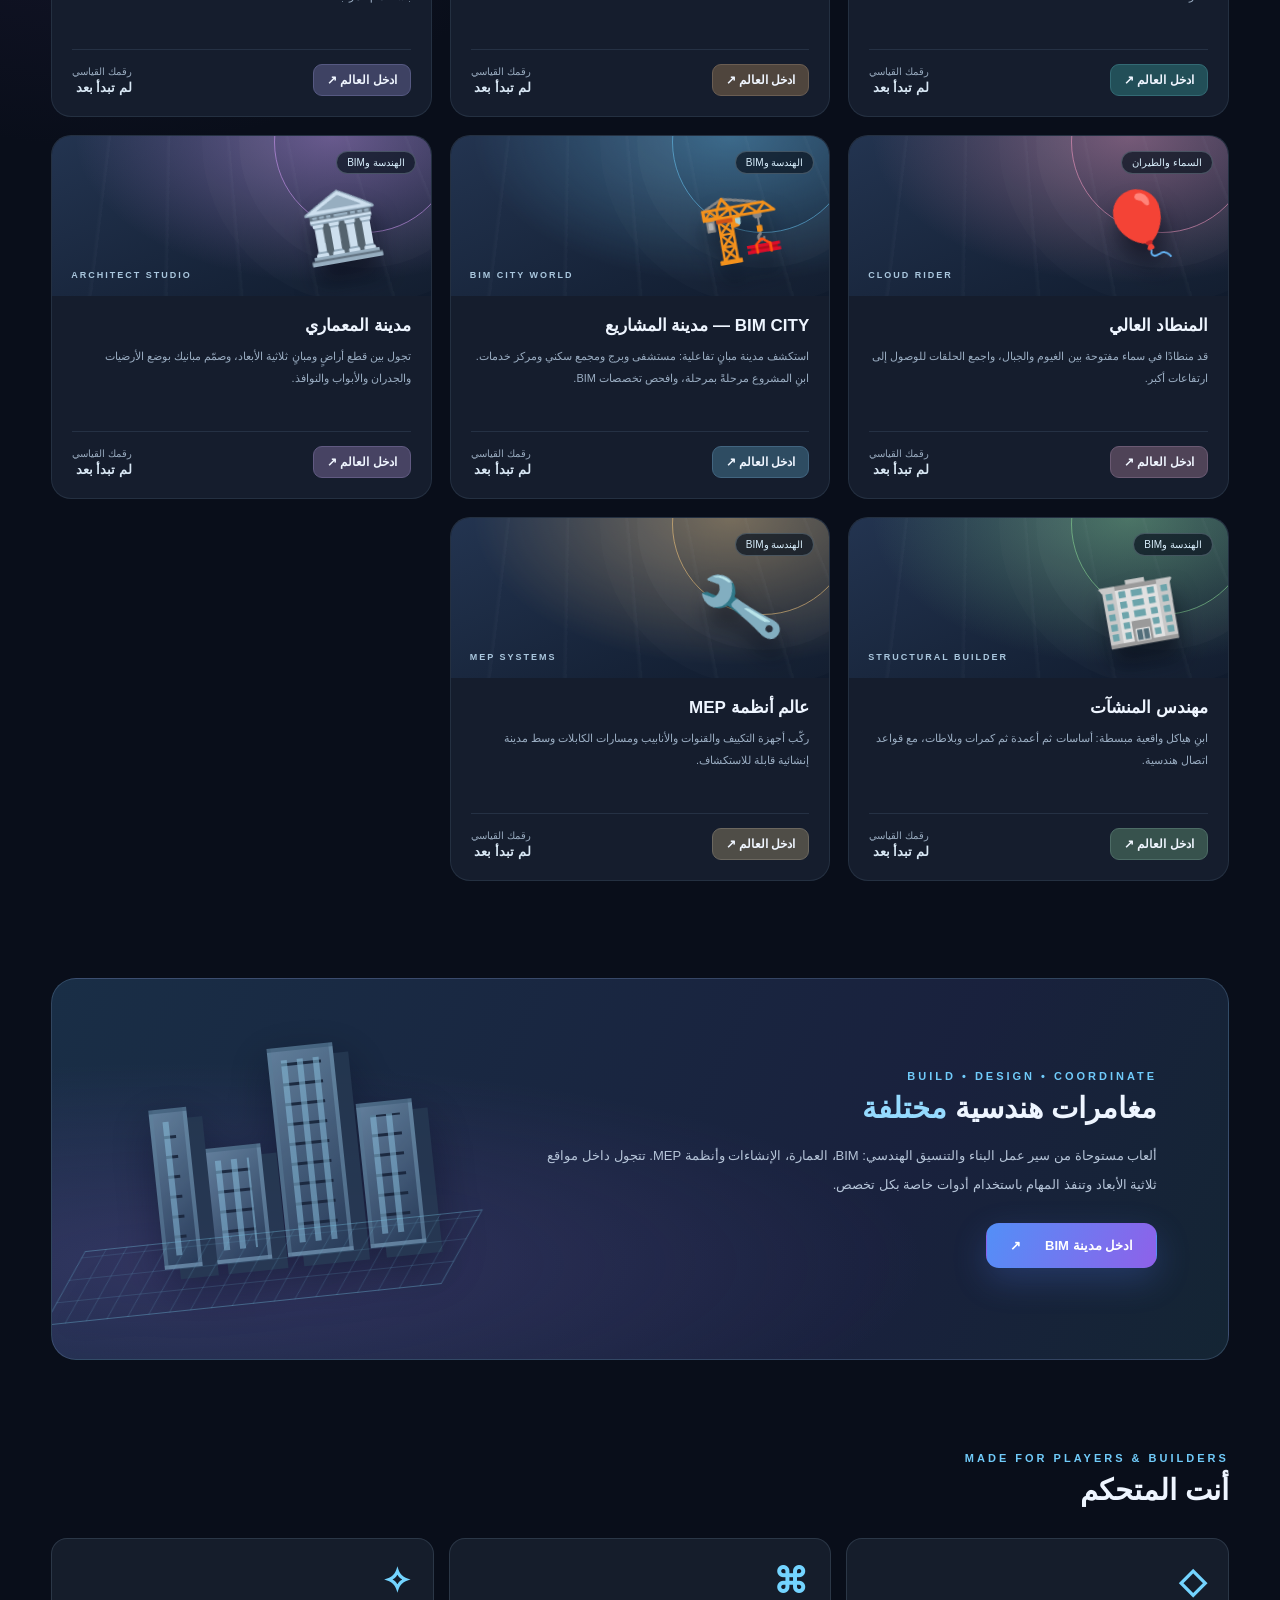
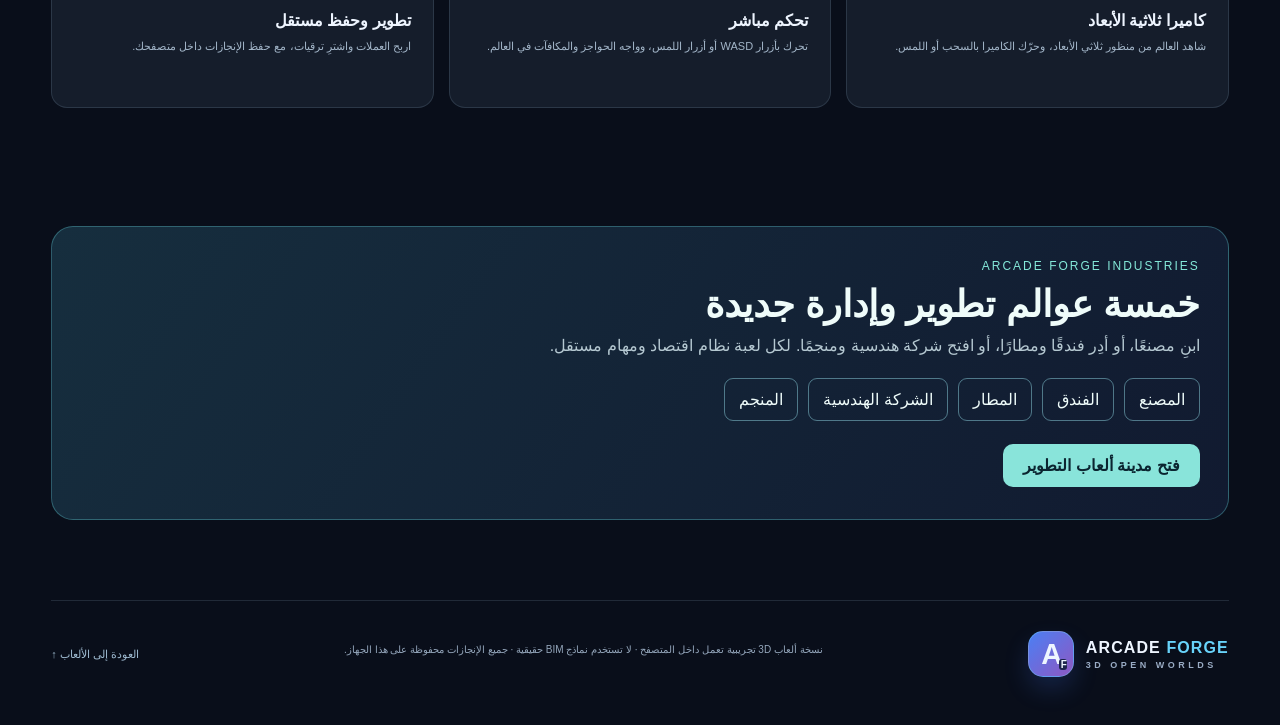
==== commit 03d9e752: "feat: distinct natural sunlight directions for 10 original 3D game worlds" ====
--- a/arcade-forge-3d/index.html
+++ b/arcade-forge-3d/index.html
@@ -10,6 +10,15 @@
 let page=await unpack(play?game:home);
 if(play){
   // Shared lightweight lighting pass for the ten legacy exploration games.
+  // Individual natural-light directions keep the ten worlds visually distinct.
+  const lighting={
+   rocket:[.68,.81,.25],plane:[.35,.89,.30],car:[.57,.77,.28],
+   sub:[.23,.68,.61],drill:[.61,.72,.19],starship:[.78,.67,.31],
+   balloon:[.42,.91,.25],architect:[.48,.84,.31],
+   structure:[.60,.82,.27],mep:[.40,.88,.28]
+  };
+  const sun=lighting[chosen];
+  if(sun)page=page.replace('vec3 sun=normalize(vec3(.48,.82,.31));','vec3 sun=normalize(vec3('+sun.join(',')+'));');
   page=page.replace('float skyAmbient=mix(.43,.77,clamp(n.y*.5+.5,0.,1.));','float skyAmbient=mix(.48,.81,clamp(n.y*.5+.5,0.,1.));');
   page=page.replace('vec3 color=vCol*(skyAmbient+softBounce+(.64*d)*vec3(1.07,1.01,.91));','vec3 color=vCol*(skyAmbient+softBounce+(.71*d)*vec3(1.08,1.03,.94));');
   page=page.replace('float glint=pow(max(dot(n,h),0.),42.)*.22*d;','float glint=pow(max(dot(n,h),0.),48.)*.27*d;');
